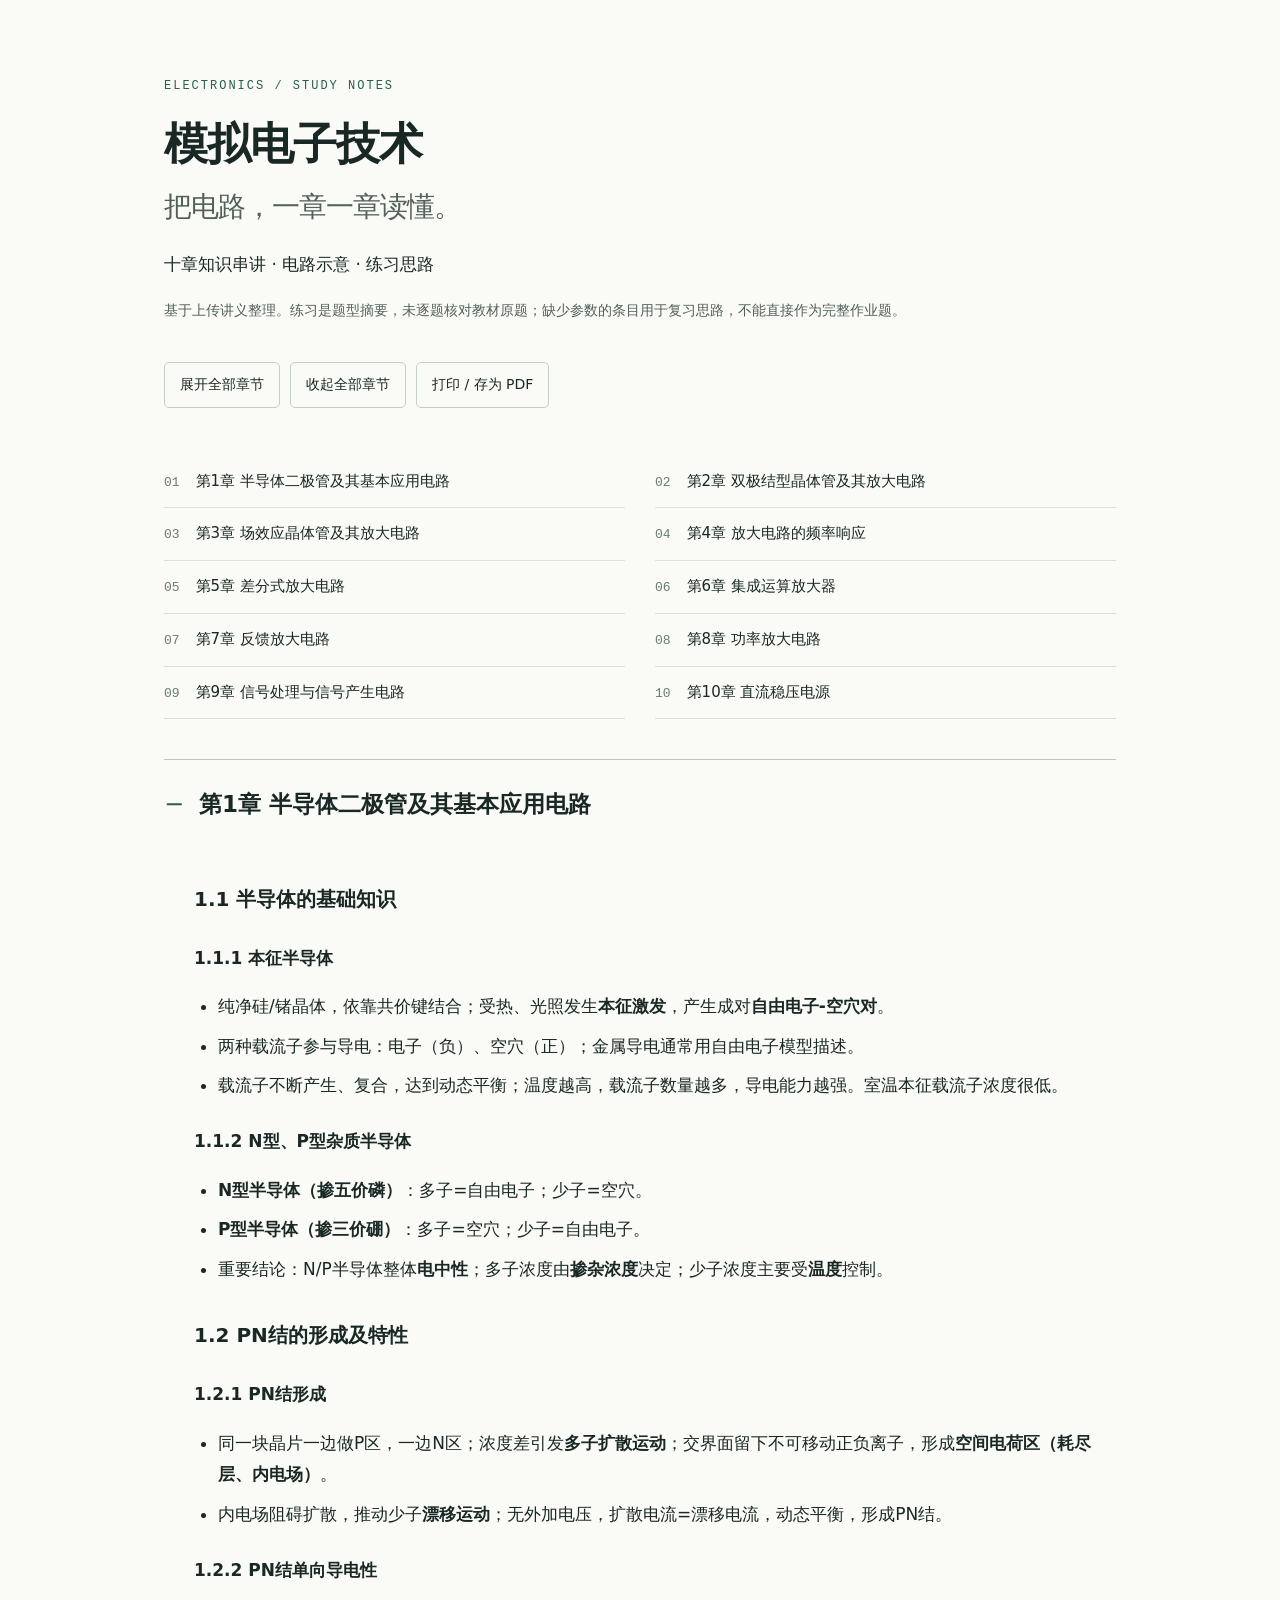
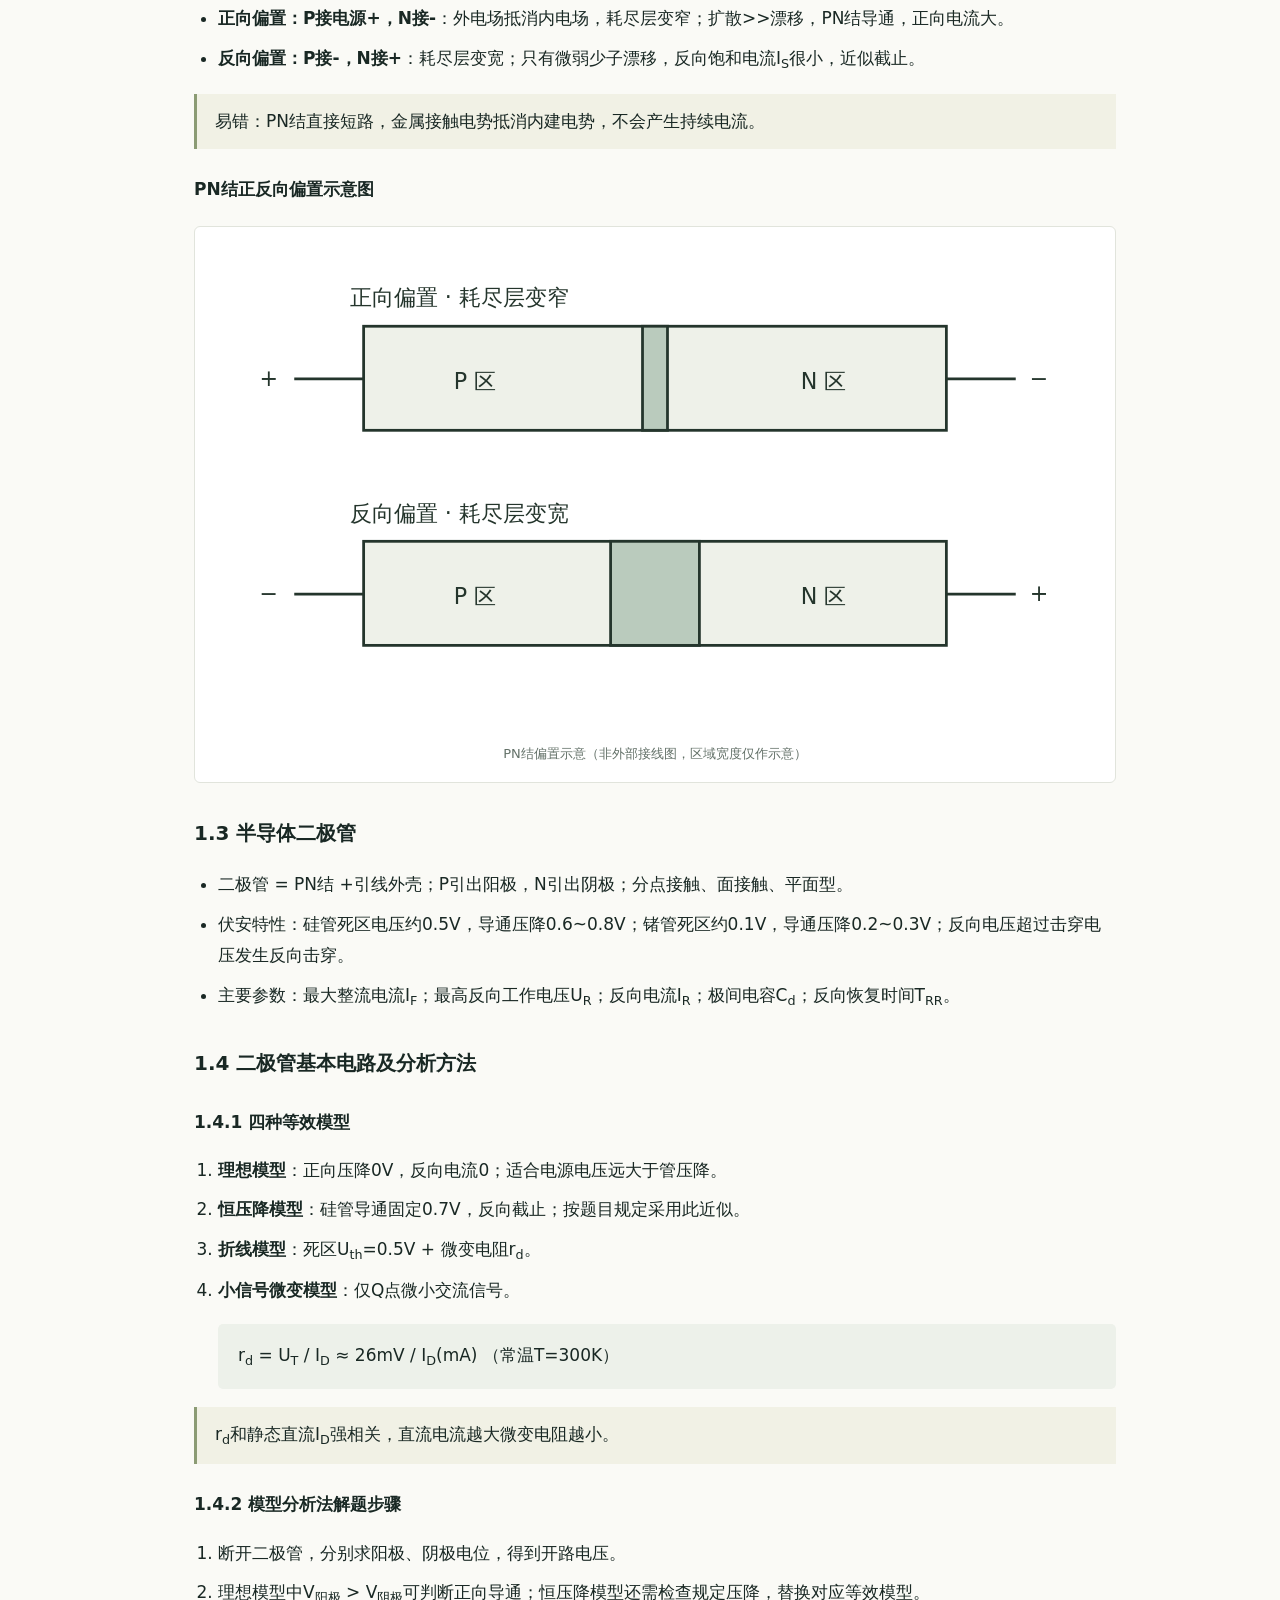
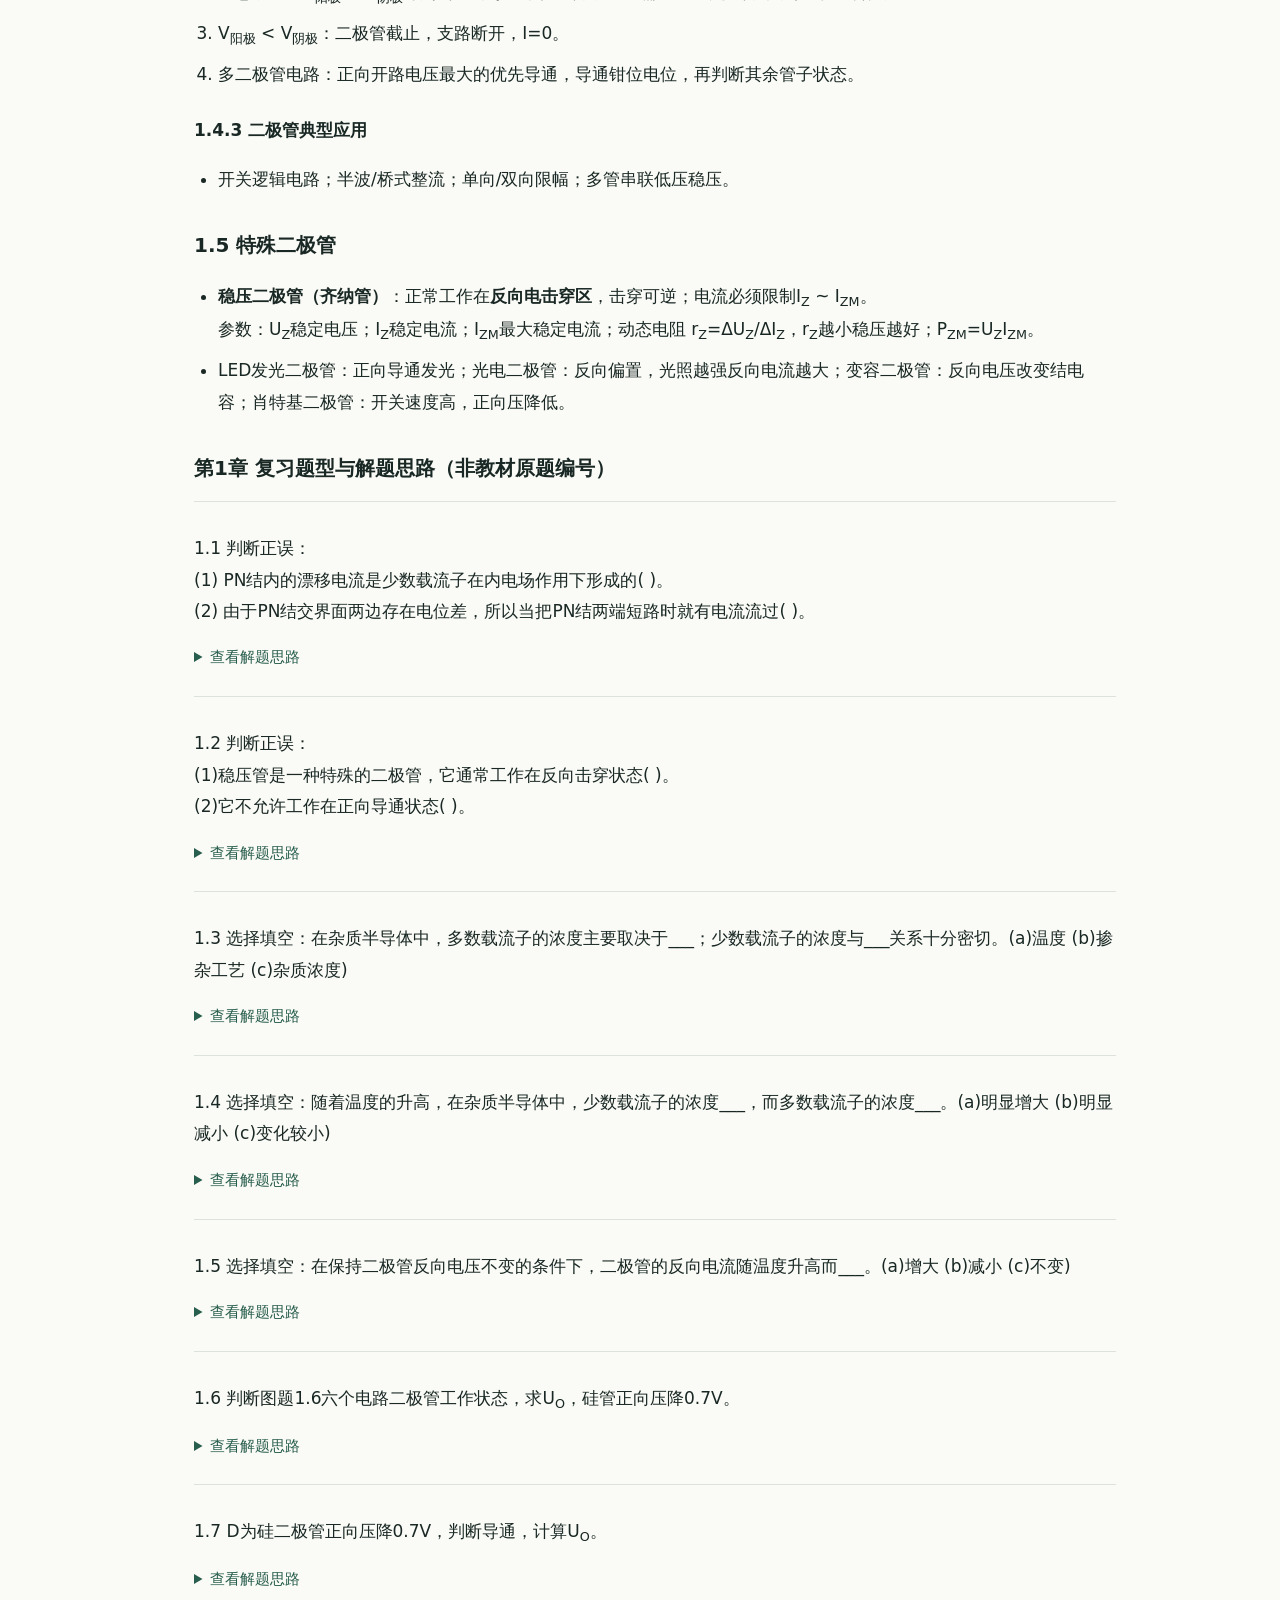
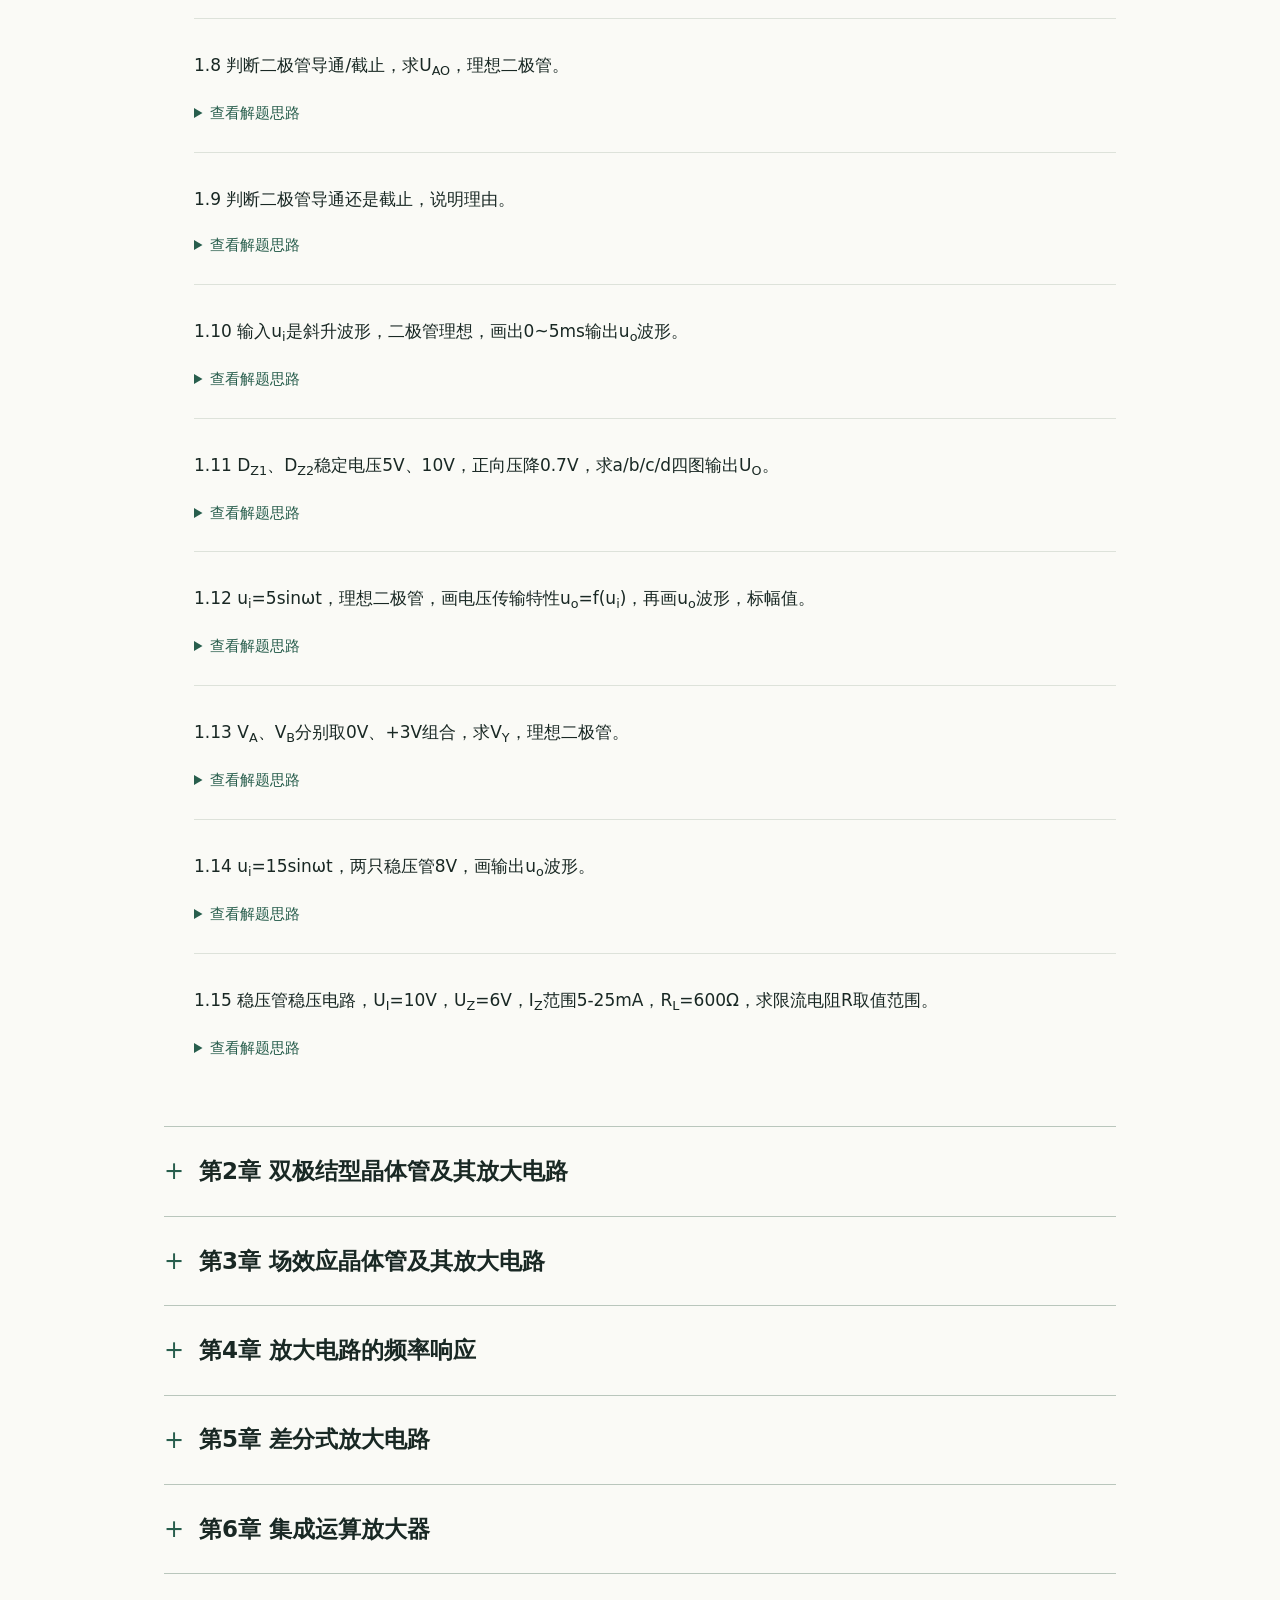
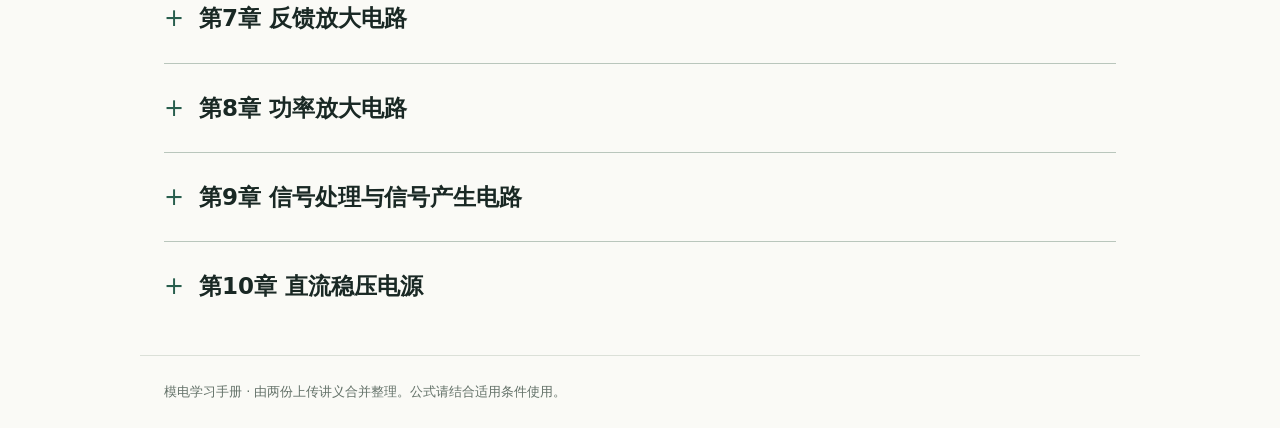
==== index.html @ 7857e58f "合并模电十章讲义，修复交互与电路图" ====
<!DOCTYPE html>
<html lang="zh-CN">
<head>
<meta charset="UTF-8">
<meta name="viewport" content="width=device-width, initial-scale=1.0">
<title>模电学习手册 · 十章知识串讲</title>

<style>
:root{color-scheme:light;--ink:#192824;--accent:#285e4d;--paper:#fafaf6}*{box-sizing:border-box}body{margin:0;background:var(--paper);color:var(--ink);font:17px/1.85 system-ui,-apple-system,"Microsoft YaHei",sans-serif}header,main,nav,#toolbar,footer{max-width:1000px;margin:auto;padding:24px}header{padding-top:65px}.eyebrow{font:12px/1.5 monospace;letter-spacing:2px;color:var(--accent)}h1{font-size:44px;line-height:1.3;letter-spacing:-1px;margin:20px 0}h1 span{font-size:28px;font-weight:400;color:#53615b}.notice{font-size:14px;color:#52615b;max-width:760px}#toolbar{display:flex;flex-wrap:wrap;gap:10px;padding-top:0}button{font:inherit;font-size:14px;border:1px solid #c5cec7;background:transparent;color:var(--ink);border-radius:5px;padding:9px 15px;cursor:pointer}button:hover{background:#e8eee8}nav{display:grid;grid-template-columns:1fr 1fr;gap:0 30px;padding-bottom:40px}nav a{color:var(--ink);text-decoration:none;border-bottom:1px solid #dbe0d8;padding:12px 0;font-size:15px}nav span{font:13px monospace;color:#6a7c70;margin-right:16px}main{padding-top:0}.chapter{border-top:1px solid #b9c6bc;scroll-margin-top:15px}.chapter>summary{cursor:pointer;padding:22px 0;display:flex;align-items:center;gap:15px}.chapter>summary:before{content:'+';font-size:24px;color:var(--accent)}.chapter[open]>summary:before{content:'−'}.chapter h2{display:inline;font-size:23px;font-weight:600;margin:0}.chapter-body{padding:0 0 40px 30px}h3{font-size:20px;margin:32px 0 14px}h4{font-size:17px;margin:25px 0 10px}ul,ol{padding-left:24px}li{margin:8px 0}.formula{background:#edf1ea;padding:16px 20px;margin:18px 0;border-radius:5px;overflow-wrap:anywhere}.warn-tip{border-left:3px solid #8b9b74;padding:12px 18px;margin:18px 0;background:#f1f1e5}.q-item{border-top:1px solid #dde2da;padding:14px 0}.answer{margin:10px 0}.answer summary{color:var(--accent);cursor:pointer;font-size:15px}.answer>div{padding:12px 16px;background:#edf1ea;margin-top:10px}figure{margin:20px 0;background:#fff;padding:16px;border:1px solid #e1e4dc;border-radius:6px;overflow-x:auto}svg{width:100%;min-width:420px;height:auto;display:block;stroke:#24352c;stroke-width:2;fill:none}svg text{stroke:none;fill:#24352c;font:16px system-ui,sans-serif}svg .node{fill:#24352c;stroke:none}.zone{fill:#eef1e9}.depletion{fill:#bacbbd}figcaption{font-size:13px;color:#637168;text-align:center}footer{font-size:13px;color:#637168;border-top:1px solid #dbe0d8}sub{font-size:.75em}a:focus-visible,summary:focus-visible,button:focus-visible{outline:3px solid #8ba99c;outline-offset:4px}@media(max-width:600px){header,main,nav,#toolbar,footer{padding-left:18px;padding-right:18px}header{padding-top:32px}h1{font-size:34px}h1 span{font-size:22px}nav{grid-template-columns:1fr}.chapter h2{font-size:20px}.chapter-body{padding-left:0}body{font-size:16px}}@media print{header{padding-top:0}nav,#toolbar{display:none}body{font-size:11pt;background:white}.chapter{break-inside:auto}.chapter>summary:before{display:none}.formula,figure{break-inside:avoid}svg{min-width:0}main,header{padding:0}.chapter-body{padding-left:0}h1{font-size:25pt}}
</style></head>
<body>
<header><p class="eyebrow">ELECTRONICS / STUDY NOTES</p><h1>模拟电子技术<br><span>把电路，一章一章读懂。</span></h1><p>十章知识串讲 · 电路示意 · 练习思路</p><p class="notice">基于上传讲义整理。练习是题型摘要，未逐题核对教材原题；缺少参数的条目用于复习思路，不能直接作为完整作业题。</p></header><div id="toolbar"><button id="open-all">展开全部章节</button><button id="close-all">收起全部章节</button><button id="print">打印 / 存为 PDF</button></div><nav aria-label="章节目录" id="toc"><a href="#chapter-1"><span>01</span>第1章 半导体二极管及其基本应用电路</a><a href="#chapter-2"><span>02</span>第2章 双极结型晶体管及其放大电路</a><a href="#chapter-3"><span>03</span>第3章 场效应晶体管及其放大电路</a><a href="#chapter-4"><span>04</span>第4章 放大电路的频率响应</a><a href="#chapter-5"><span>05</span>第5章 差分式放大电路</a><a href="#chapter-6"><span>06</span>第6章 集成运算放大器</a><a href="#chapter-7"><span>07</span>第7章 反馈放大电路</a><a href="#chapter-8"><span>08</span>第8章 功率放大电路</a><a href="#chapter-9"><span>09</span>第9章 信号处理与信号产生电路</a><a href="#chapter-10"><span>10</span>第10章 直流稳压电源</a></nav><main>

<!-- ========== 第1章 ========== -->
<details class="chapter" id="chapter-1" open><summary><h2>第1章 半导体二极管及其基本应用电路</h2></summary><div class="chapter-body">
<h3>1.1 半导体的基础知识</h3>
<h4>1.1.1 本征半导体</h4>
<ul>
<li>纯净硅/锗晶体，依靠共价键结合；受热、光照发生<strong>本征激发</strong>，产生成对<strong>自由电子-空穴对</strong>。</li>
<li>两种载流子参与导电：电子（负）、空穴（正）；金属导电通常用自由电子模型描述。</li>
<li>载流子不断产生、复合，达到动态平衡；温度越高，载流子数量越多，导电能力越强。室温本征载流子浓度很低。</li>
</ul>

<h4>1.1.2 N型、P型杂质半导体</h4>
<ul>
<li><strong>N型半导体（掺五价磷）</strong>：多子=自由电子；少子=空穴。</li>
<li><strong>P型半导体（掺三价硼）</strong>：多子=空穴；少子=自由电子。</li>
<li>重要结论：N/P半导体整体<strong>电中性</strong>；多子浓度由<strong>掺杂浓度</strong>决定；少子浓度主要受<strong>温度</strong>控制。</li>
</ul>

<h3>1.2 PN结的形成及特性</h3>
<h4>1.2.1 PN结形成</h4>
<ul>
<li>同一块晶片一边做P区，一边N区；浓度差引发<strong>多子扩散运动</strong>；交界面留下不可移动正负离子，形成<strong>空间电荷区（耗尽层、内电场）</strong>。</li>
<li>内电场阻碍扩散，推动少子<strong>漂移运动</strong>；无外加电压，扩散电流=漂移电流，动态平衡，形成PN结。</li>
</ul>

<h4>1.2.2 PN结单向导电性</h4>
<ul>
<li><strong>正向偏置：P接电源+，N接-</strong>：外电场抵消内电场，耗尽层变窄；扩散>>漂移，PN结导通，正向电流大。</li>
<li><strong>反向偏置：P接-，N接+</strong>：耗尽层变宽；只有微弱少子漂移，反向饱和电流I<sub>S</sub>很小，近似截止。</li>
</ul>
<div class="warn-tip">易错：PN结直接短路，金属接触电势抵消内建电势，不会产生持续电流。</div>

<h4>PN结正反向偏置示意图</h4>
<figure><svg viewBox="0 0 640 360" xmlns="http://www.w3.org/2000/svg" role="img" aria-label="PN结偏置示意（非外部接线图，区域宽度仅作示意）"><title>PN结偏置示意（非外部接线图，区域宽度仅作示意）</title><text x="100" y="45">正向偏置 · 耗尽层变窄</text><rect class="zone" x="110" y="60" width="420" height="75"/><rect class="depletion" x="311.0" y="60" width="18" height="75"/><text x="175" y="105">P 区</text><text x="425" y="105">N 区</text><path d="M60 98L110 98"/><path d="M530 98L580 98"/><text x="35" y="103">+</text><text x="590" y="103">−</text><text x="100" y="200">反向偏置 · 耗尽层变宽</text><rect class="zone" x="110" y="215" width="420" height="75"/><rect class="depletion" x="288.0" y="215" width="64" height="75"/><text x="175" y="260">P 区</text><text x="425" y="260">N 区</text><path d="M60 253L110 253"/><path d="M530 253L580 253"/><text x="35" y="258">−</text><text x="590" y="258">+</text></svg><figcaption>PN结偏置示意（非外部接线图，区域宽度仅作示意）</figcaption></figure>

<h3>1.3 半导体二极管</h3>
<ul>
<li>二极管 = PN结 +引线外壳；P引出阳极，N引出阴极；分点接触、面接触、平面型。</li>
<li>伏安特性：硅管死区电压约0.5V，导通压降0.6~0.8V；锗管死区约0.1V，导通压降0.2~0.3V；反向电压超过击穿电压发生反向击穿。</li>
<li>主要参数：最大整流电流I<sub>F</sub>；最高反向工作电压U<sub>R</sub>；反向电流I<sub>R</sub>；极间电容C<sub>d</sub>；反向恢复时间T<sub>RR</sub>。</li>
</ul>

<h3>1.4 二极管基本电路及分析方法</h3>
<h4>1.4.1 四种等效模型</h4>
<ol>
<li><strong>理想模型</strong>：正向压降0V，反向电流0；适合电源电压远大于管压降。</li>
<li><strong>恒压降模型</strong>：硅管导通固定0.7V，反向截止；按题目规定采用此近似。</li>
<li><strong>折线模型</strong>：死区U<sub>th</sub>=0.5V + 微变电阻r<sub>d</sub>。</li>
<li><strong>小信号微变模型</strong>：仅Q点微小交流信号。
<div class="formula">r<sub>d</sub> = U<sub>T</sub> / I<sub>D</sub> ≈ 26mV / I<sub>D</sub>(mA) （常温T=300K）</div>
</li>
</ol>
<div class="warn-tip">r<sub>d</sub>和静态直流I<sub>D</sub>强相关，直流电流越大微变电阻越小。</div>

<h4>1.4.2 模型分析法解题步骤</h4>
<ol>
<li>断开二极管，分别求阳极、阴极电位，得到开路电压。</li>
<li>理想模型中V<sub>阳极</sub> &gt; V<sub>阴极</sub>可判断正向导通；恒压降模型还需检查规定压降，替换对应等效模型。</li>
<li>V<sub>阳极</sub> < V<sub>阴极</sub>：二极管截止，支路断开，I=0。</li>
<li>多二极管电路：正向开路电压最大的优先导通，导通钳位电位，再判断其余管子状态。</li>
</ol>

<h4>1.4.3 二极管典型应用</h4>
<ul>
<li>开关逻辑电路；半波/桥式整流；单向/双向限幅；多管串联低压稳压。</li>
</ul>

<h3>1.5 特殊二极管</h3>
<ul>
<li><strong>稳压二极管（齐纳管）</strong>：正常工作在<strong>反向电击穿区</strong>，击穿可逆；电流必须限制I<sub>Z</sub> ~ I<sub>ZM</sub>。
<br>参数：U<sub>Z</sub>稳定电压；I<sub>Z</sub>稳定电流；I<sub>ZM</sub>最大稳定电流；动态电阻 r<sub>Z</sub>=ΔU<sub>Z</sub>/ΔI<sub>Z</sub>，r<sub>Z</sub>越小稳压越好；P<sub>ZM</sub>=U<sub>Z</sub>I<sub>ZM</sub>。</li>
<li>LED发光二极管：正向导通发光；光电二极管：反向偏置，光照越强反向电流越大；变容二极管：反向电压改变结电容；肖特基二极管：开关速度高，正向压降低。</li>
</ul>

<h3>第1章 复习题型与解题思路（非教材原题编号）</h3>
<div class="q-item">
<p>1.1 判断正误：<br>(1) PN结内的漂移电流是少数载流子在内电场作用下形成的( )。<br>(2) 由于PN结交界面两边存在电位差，所以当把PN结两端短路时就有电流流过( )。</p>
<details class="answer"><summary>查看解题思路</summary><div>答案：(1)√；(2)×<br>解析：金属引线接触电势抵消PN结内建电势，短路无净持续电流。</div></details>
</div>

<div class="q-item">
<p>1.2 判断正误：<br>(1)稳压管是一种特殊的二极管，它通常工作在反向击穿状态( )。<br>(2)它不允许工作在正向导通状态( )。</p>
<details class="answer"><summary>查看解题思路</summary><div>答案：(1)√；(2)×<br>解析：稳压管正向特性和普通二极管一样，只是不用来稳压。</div></details>
</div>

<div class="q-item">
<p>1.3 选择填空：在杂质半导体中，多数载流子的浓度主要取决于___；少数载流子的浓度与___关系十分密切。(a)温度 (b)掺杂工艺 (c)杂质浓度)</p>
<details class="answer"><summary>查看解题思路</summary><div>答案：c；a<br>解析：多子看掺杂多少；少子由本征激发，受温度控制。</div></details>
</div>

<div class="q-item">
<p>1.4 选择填空：随着温度的升高，在杂质半导体中，少数载流子的浓度___，而多数载流子的浓度___。(a)明显增大 (b)明显减小 (c)变化较小)</p>
<details class="answer"><summary>查看解题思路</summary><div>答案：a；c</div></details>
</div>

<div class="q-item">
<p>1.5 选择填空：在保持二极管反向电压不变的条件下，二极管的反向电流随温度升高而___。(a)增大 (b)减小 (c)不变)</p>
<details class="answer"><summary>查看解题思路</summary><div>答案：a</div></details>
</div>

<div class="q-item">
<p>1.6 判断图题1.6六个电路二极管工作状态，求U<sub>O</sub>，硅管正向压降0.7V。</p>
<details class="answer"><summary>查看解题思路</summary><div>断开二极管，分别求阳极阴极电位；电位差>0.7V导通代入0.7V；否则截止输出由外电路；多管注意优先导通钳位效应。</div></details>
</div>

<div class="q-item">
<p>1.7 D为硅二极管正向压降0.7V，判断导通，计算U<sub>O</sub>。</p>
<details class="answer"><summary>查看解题思路</summary><div>断开二极管，比较两端开路电位差；电位差大于0.7V导通，替换恒压降模型列KVL求解输出。</div></details>
</div>

<div class="q-item">
<p>1.8 判断二极管导通/截止，求U<sub>AO</sub>，理想二极管。</p>
<details class="answer"><summary>查看解题思路</summary><div>理想模型导通压降0；断开管子求两端电位；阳极高于阴极导通，否则截止。</div></details>
</div>

<div class="q-item">
<p>1.9 判断二极管导通还是截止，说明理由。</p>
<details class="answer"><summary>查看解题思路</summary><div>将二极管两端节点分别计算静态电位，比较阳极-阴极电位差，分析偏置。</div></details>
</div>

<div class="q-item">
<p>1.10 输入u<sub>i</sub>是斜升波形，二极管理想，画出0~5ms输出u<sub>o</sub>波形。</p>
<details class="answer"><summary>查看解题思路</summary><div>比较二极管两端电位；高于阈值导通钳位；低于阈值截止跟随输入，分段画波形。</div></details>
</div>

<div class="q-item">
<p>1.11 D<sub>Z1</sub>、D<sub>Z2</sub>稳定电压5V、10V，正向压降0.7V，求a/b/c/d四图输出U<sub>O</sub>。</p>
<details class="answer"><summary>查看解题思路</summary><div>反向串联稳压值相加；一正一反：U=U<sub>Z</sub>+0.7V；并联取电压小者；注意区分稳压管正向/反向接法。</div></details>
</div>

<div class="q-item">
<p>1.12 u<sub>i</sub>=5sinωt，理想二极管，画电压传输特性u<sub>o</sub>=f(u<sub>i</sub>)，再画u<sub>o</sub>波形，标幅值。</p>
<details class="answer"><summary>查看解题思路</summary><div>找到二极管导通转折点电压；分区间写u<sub>o</sub>表达式；根据区间画传输特性与输出波形。</div></details>
</div>

<div class="q-item">
<p>1.13 V<sub>A</sub>、V<sub>B</sub>分别取0V、+3V组合，求V<sub>Y</sub>，理想二极管。</p>
<details class="answer"><summary>查看解题思路</summary><div>二极管或门电路；电位低的输入端对应二极管优先导通，钳位输出电位。</div></details>
</div>

<div class="q-item">
<p>1.14 u<sub>i</sub>=15sinωt，两只稳压管8V，画输出u<sub>o</sub>波形。</p>
<details class="answer"><summary>查看解题思路</summary><div>双向限幅；正半周一只稳压管反向击穿，另一只正向导通；负半周反过来；限幅电平=8+0.7=8.7V。</div></details>
</div>

<div class="q-item">
<p>1.15 稳压管稳压电路，U<sub>I</sub>=10V，U<sub>Z</sub>=6V，I<sub>Z</sub>范围5-25mA，R<sub>L</sub>=600Ω，求限流电阻R取值范围。</p>
<details class="answer"><summary>查看解题思路</summary><div>I<sub>L</sub>=U<sub>Z</sub>/R<sub>L</sub>；I<sub>R</sub>=(U<sub>I</sub>-U<sub>Z</sub>)/R；I<sub>Z</sub>=I<sub>R</sub>-I<sub>L</sub>；满足 5mA ≤ I<sub>Z</sub> ≤25mA，解出R最大、最小边界。</div></details>
</div>
</div></details>

<!-- ========== 第2章 ========== -->
<details class="chapter" id="chapter-2"><summary><h2>第2章 双极结型晶体管及其放大电路</h2></summary><div class="chapter-body">
<h3>2.1 BJT双极结型晶体管</h3>
<ul>
<li>类型NPN、PNP；三个区域：发射区、基区、集电区；两个PN结：发射结、集电结；电极e发射极，b基极，c集电极。</li>
<li>关键结构特点：<strong>基区很薄，掺杂浓度很低；发射区掺杂浓度高；集电区面积大；发射区-集电区不对称，不能互换使用。</strong></li>
</ul>

<h4>BJT三种工作状态（NPN硅管）</h4>
<ol>
<li><strong>放大状态：发射结正偏，集电结反偏；电位V<sub>C</sub> > V<sub>B</sub> > V<sub>E</sub></strong>
<div class="formula">I<sub>E</sub> = I<sub>B</sub> + I<sub>C</sub>； I<sub>C</sub> ≈ β I<sub>B</sub>； I<sub>E</sub> ≈ (1+β) I<sub>B</sub></div>
本质：小基极电流I<sub>B</sub>控制大集电极电流I<sub>C</sub>。</li>
<li><strong>饱和状态：发射结正偏，集电结正偏；V<sub>B</sub> > V<sub>C</sub></strong>；I<sub>C</sub>不再随I<sub>B</sub>成β倍增大；硅管饱和压降U<sub>CES</sub>≈0.3V。</li>
<li><strong>截止状态：发射结未充分正向导通，集电结通常反偏；I<sub>B</sub>≈0，I<sub>C</sub>≈0。</strong></li>
</ol>
<div class="warn-tip">PNP管全部电压极性反转；放大状态电位V<sub>E</sub> > V<sub>B</sub> > V<sub>C</sub>，U<sub>EB</sub>>0。</div>

<h4>BJT主要参数</h4>
<ul>
<li>直流β̄，交流β；α=β/(1+β)；I<sub>CBO</sub>集电结反向饱和电流；穿透电流 I<sub>CEO</sub>=(1+β)I<sub>CBO</sub>。</li>
<li>极限参数：I<sub>CM</sub>最大集电极电流；P<sub>CM</sub>为最大允许耗散功率；静态管耗P<sub>C</sub>≈I<sub>C</sub>U<sub>CE</sub>；反向击穿电压关系 U<sub>(BR)CBO</sub> > U<sub>(BR)CES</sub> > U<sub>(BR)CER</sub> > U<sub>(BR)CEO</sub>。</li>
</ul>

<h4>阻容耦合共射放大电路示意图</h4>
<figure><svg viewBox="0 0 640 365" xmlns="http://www.w3.org/2000/svg" role="img" aria-label="固定偏置阻容耦合共射电路 · NPN"><title>固定偏置阻容耦合共射电路 · NPN</title><path d="M160 45L355 45"/><path d="M160 45L160 110.5"/><rect x="151" y="110.5" width="18" height="44"/><path d="M160 154.5L160 220"/><text x="178" y="137.5">RB</text><path d="M355 45L355 75.5"/><rect x="346" y="75.5" width="18" height="44"/><path d="M355 119.5L355 150"/><text x="373" y="102.5">RC</text><path d="M160 220L285 220"/><path d="M285 190L285 250"/><path d="M285 207L355 165"/><path d="M355 150L355 165"/><path d="M285 233L355 278"/><path d="M355 278L355 320"/><path d="M355 320L355 329"/><path d="M341 329L369 329"/><path d="M346 335L364 335"/><path d="M351 341L359 341"/><text x="365" y="40">+VCC</text><text x="268" y="184">B</text><text x="330" y="183">C</text><text x="330" y="295">E</text><path class="node" d="M340 268L327 266L333 257Z"/><path d="M45 220L97.5 220"/><path d="M97.5 205L97.5 235"/><path d="M107.5 205L107.5 235"/><path d="M107.5 220L160 220"/><text x="92.5" y="196">C1</text><text x="38" y="255">ui</text><path d="M355 150L437.5 150"/><path d="M437.5 135L437.5 165"/><path d="M447.5 135L447.5 165"/><path d="M447.5 150L530 150"/><text x="432.5" y="126">C2</text><path d="M530 150L530 213.0"/><rect x="521" y="213.0" width="18" height="44"/><path d="M530 257.0L530 320"/><text x="548" y="240.0">RL</text><path d="M355 320L530 320"/><text x="550" y="148">uo</text><circle cx="160" cy="220" r="3" class="node"/><circle cx="355" cy="150" r="3" class="node"/><circle cx="355" cy="320" r="3" class="node"/></svg><figcaption>固定偏置阻容耦合共射电路 · NPN</figcaption></figure>

<h3>2.2-2.3 共射放大电路；图解法、小信号模型分析法</h3>
<h4>静态工作点Q（直流通路：耦合电容全部开路）</h4>
<div class="formula">
I<sub>BQ</sub> = (V<sub>CC</sub> − U<sub>BEQ</sub>) / R<sub>b</sub>
<br>I<sub>CQ</sub> ≈ β I<sub>BQ</sub>
<br>U<sub>CEQ</sub> = V<sub>CC</sub> − I<sub>CQ</sub> R<sub>c</sub>
</div>
<ul>
<li>Q点过低I<sub>BQ</sub>太小：<strong>截止失真，输出电压顶部被削平。</strong></li>
<li>Q点过高I<sub>BQ</sub>太大：<strong>饱和失真，输出电压底部被削平。</strong></li>
<li>输入幅度增大时先触及余量较小的一侧，继续增大可能出现双向削顶。</li>
</ul>

<h4>小信号模型动态分析（中频：电容近似短路，理想直流电源交流接地）</h4>
<div class="formula">
r<sub>be</sub> ≈ 200Ω + (1+β) · 26mV / I<sub>EQ</sub>(mA)
<br>适用于发射极交流接地、忽略r<sub>ce</sub>的共射电路：<br>A<sub>u</sub> = u<sub>o</sub>/u<sub>i</sub> = − β(R<sub>c</sub>//R<sub>L</sub>) / r<sub>be</sub>
<br>R<sub>i</sub> = R<sub>b</sub> // r<sub>be</sub>
<br>R<sub>o</sub> ≈ R<sub>c</sub>
</div>
<div class="warn-tip">A<sub>u</sub>负号代表共射电路输出输入相位反相180°；小信号模型<strong>只计算交流变化分量，不能用来求静态直流Q点。</strong></div>

<h3>2.4 分压式射极偏置电路（稳定静态工作点）</h3><p>以下分压近似需满足 R<sub>b1</sub>∥R<sub>b2</sub> ≪ (β+1)R<sub>e</sub>。不满足时，先作戴维南等效：V<sub>BB</sub>=V<sub>CC</sub>R<sub>b2</sub>/(R<sub>b1</sub>+R<sub>b2</sub>)，R<sub>B</sub>=R<sub>b1</sub>∥R<sub>b2</sub>；假设放大区，I<sub>BQ</sub>=(V<sub>BB</sub>−U<sub>BEQ</sub>)/[R<sub>B</sub>+(β+1)R<sub>e</sub>]，算完检查工作区。</p>
<ul>
<li>满足I<sub>1</sub> ≫ I<sub>BQ</sub>，基极电位近似由电阻分压得到，V<sub>BQ</sub>基本不受温度影响。</li>
<li>发射极电阻R<sub>e</sub>引入<strong>直流负反馈</strong>抑制I<sub>CQ</sub>随温度升高；并联旁路电容C<sub>e</sub>消除R<sub>e</sub>对交流信号衰减。</li>
</ul>
<div class="formula">
V<sub>BQ</sub> ≈ R<sub>b2</sub>/(R<sub>b1</sub>+R<sub>b2</sub>) · V<sub>CC</sub>
<br>I<sub>EQ</sub> = (V<sub>BQ</sub> − U<sub>BEQ</sub>) / R<sub>e</sub>
<br>U<sub>CEQ</sub> ≈ V<sub>CC</sub> − I<sub>EQ</sub>(R<sub>c</sub>+R<sub>e</sub>)
</div>

<h3>2.5 共集电极放大电路（射极跟随器）</h3>
<ul>
<li>电压放大倍数A<sub>u</sub>≈+1，小于1；<strong>输入电阻很高，输出电阻很低；电压跟随，电流放大。</strong></li>
<li>典型用途：输入缓冲隔离、输出级驱动低阻负载。</li>
</ul>

<h3>2.6 共基极放大电路</h3>
<ul>
<li>电压增益高，输出输入<strong>相位同相</strong>；输入电阻很小，输出电阻大；高频特性优异。</li>
</ul>

<h3>2.7 多级放大电路</h3>
<ul>
<li>耦合方式：
<br>①阻容耦合：隔直，各级静态Q相互独立，不能放大直流和缓慢变化信号；
<br>②直接耦合：可以放大直流信号，存在零点漂移问题。</li>
<li>总电压增益：A<sub>u</sub> = A<sub>u1</sub>·A<sub>u2</sub>·A<sub>u3</sub>…；总输入电阻等于第一级输入电阻；总输出电阻等于最后一级输出电阻。</li>
</ul>

<h3>第2章复习题型与解题思路（非教材原题编号）</h3>
<div class="q-item">
<p>2.1 根据BJT三个电极电位，判断NPN/PNP，判断工作状态：放大、饱和、截止。</p>
<details class="answer"><summary>查看解题思路</summary><div>NPN放大条件：U<sub>BE</sub>>开启电压，V<sub>C</sub>>V<sub>B</sub>>V<sub>E</sub>；饱和V<sub>B</sub>>V<sub>C</sub>；截止U<sub>BE</sub>小于死区。PNP电位全部反过来。</div></details>
</div>

<div class="q-item">
<p>2.2 已知BJTβ、I<sub>CBO</sub>，求I<sub>CEO</sub>，I<sub>B</sub>，I<sub>C</sub>，I<sub>E</sub>。</p>
<details class="answer"><summary>查看解题思路</summary><div>I<sub>CEO</sub>=(1+β)I<sub>CBO</sub>；I<sub>C</sub>=βI<sub>B</sub>+I<sub>CEO</sub>；I<sub>E</sub>=I<sub>B</sub>+I<sub>C</sub>。</div></details>
</div>

<div class="q-item">
<p>2.3 固定偏置共射电路，给定V<sub>CC</sub>，R<sub>b</sub>，R<sub>c</sub>，β；求静态I<sub>BQ</sub>，I<sub>CQ</sub>，U<sub>CEQ</sub>，判断管子是否工作在放大区。</p>
<details class="answer"><summary>查看解题思路</summary><div>直流通路电容开路；先算I<sub>BQ</sub>，再I<sub>CQ</sub>；计算U<sub>CEQ</sub>；U<sub>CEQ</sub>>U<sub>BEQ</sub>则放大；若U<sub>CEQ</sub>接近0.3V进入饱和。</div></details>
</div>

<div class="q-item">
<p>2.4 图解法，给出输出特性曲线，R<sub>c</sub>、V<sub>CC</sub>画直流负载线，读出Q点参数。</p>
<details class="answer"><summary>查看解题思路</summary><div>直流负载线两点：(V<sub>CC</sub>,0)，(0,V<sub>CC</sub>/R<sub>c</sub>)；负载线和I<sub>B</sub>对应输出特性交点即Q点，读出I<sub>CQ</sub>、U<sub>CEQ</sub>。</div></details>
</div>

<div class="q-item">
<p>2.5 共射放大电路，参数已知，求r<sub>be</sub>，A<sub>u</sub>，R<sub>i</sub>，R<sub>o</sub>；负载R<sub>L</sub>开路A<sub>u</sub>如何变化。</p>
<details class="answer"><summary>查看解题思路</summary><div>先求静态I<sub>EQ</sub>；计算r<sub>be</sub>；带负载用R<sub>c</sub>//R<sub>L</sub>；R<sub>L</sub>开路后，增益分子中的并联负载变为R<sub>c</sub>，电压增益绝对值变大。</div></details>
</div>

<div class="q-item">
<p>2.6 固定偏置共射，说明R<sub>b</sub>增大、R<sub>c</sub>增大、V<sub>CC</sub>增大分别如何影响静态Q点，会产生什么失真。</p>
<details class="answer"><summary>查看解题思路</summary><div>R<sub>b</sub>↑ →I<sub>BQ</sub>↓，Q下移，容易截止失真；R<sub>c</sub>↑ →U<sub>CEQ</sub>下降，容易饱和失真；V<sub>CC</sub>改变时需重算I<sub>BQ</sub>、I<sub>CQ</sub>及U<sub>CEQ</sub>，不能一概判断动态范围增大。</div></details>
</div>

<div class="q-item">
<p>2.7 分压式射极偏置电路，带C<sub>e</sub>；给定V<sub>CC</sub>，R<sub>b1</sub>、R<sub>b2</sub>，R<sub>c</sub>，R<sub>e</sub>，β，R<sub>L</sub>；求静态Q点；求A<sub>u</sub>、R<sub>i</sub>、R<sub>o</sub>。</p>
<details class="answer"><summary>查看解题思路</summary><div>第一步分压算V<sub>BQ</sub>；第二步I<sub>EQ</sub>=(V<sub>BQ</sub>-U<sub>BEQ</sub>)/R<sub>e</sub>；算U<sub>CEQ</sub>；再求r<sub>be</sub>；C<sub>e</sub>存在R<sub>e</sub>交流接地，代入增益输入输出电阻公式。</div></details>
</div>

<div class="q-item">
<p>2.8 射极跟随器（共集），已知电路参数，求静态Q；求A<sub>u</sub>、R<sub>i</sub>、R<sub>o</sub>。</p>
<details class="answer"><summary>查看解题思路</summary><div>直流通路求I<sub>BQ</sub>、I<sub>EQ</sub>；r<sub>be</sub>；共集A<sub>u</sub>≈(1+β)R'<sub>L</sub>/(r<sub>be</sub>+(1+β)R'<sub>L</sub>)；输入电阻大，输出电阻很小。</div></details>
</div>

<div class="q-item">
<p>2.9 共基放大电路参数给定，求静态Q点，A<sub>u</sub>，R<sub>i</sub>，R<sub>o</sub>。</p>
<details class="answer"><summary>查看解题思路</summary><div>静态计算和分压偏置一致；共基电压增益为正，同相；输入电阻很小R<sub>i</sub>≈r<sub>be</sub>/(1+β)；输出电阻≈R<sub>c</sub>。</div></details>
</div>

<div class="q-item">
<p>2.10 两级阻容耦合放大电路，每级参数已知，求总A<sub>u</sub>，总输入电阻R<sub>i</sub>，总输出电阻R<sub>o</sub>。</p>
<details class="answer"><summary>查看解题思路</summary><div>后级输入电阻作为前级负载；A<sub>u</sub>=A<sub>u1</sub>×A<sub>u2</sub>；总输入电阻=第一级R<sub>i1</sub>；总输出电阻=第二级R<sub>o2</sub>。</div></details>
</div>
</div></details>

<!-- ========== 第3章 ========== -->
<details class="chapter" id="chapter-3"><summary><h2>第3章 场效应晶体管及其放大电路</h2></summary><div class="chapter-body">
<h3>3.1 结型场效应管JFET</h3>
<ul>
<li>JFET分为N沟道、P沟道；依靠<strong>电场改变导电沟道宽度</strong>控制漏极电流I<sub>D</sub>；属于<strong>电压控制型器件，输入几乎不取电流，输入电阻极高。</strong></li>
<li>N沟道JFET：V<sub>GS</sub>≤0（通常栅源反偏）；V<sub>DS</sub>>0。</li>
<li>转移特性：I<sub>D</sub>=I<sub>DSS</sub>(1-V<sub>GS</sub>/V<sub>P</sub>)<sup>2</sup>；I<sub>DSS</sub>饱和漏极电流；V<sub>P</sub>夹断电压。</li>
<li>三个工作区：恒流区（放大区）、可变电阻区、夹断区。放大必须工作在恒流区。</li>
</ul>

<h3>3.2 MOS场效应管</h3>
<ul>
<li>四类MOS管：N沟道增强型、N沟道耗尽型；P沟道增强型、P沟道耗尽型。</li>
<li><strong>N沟道增强型：V<sub>GS</sub>必须大于开启电压V<sub>GS(th)</sub>才有导电沟道；耗尽型原始就存在沟道。</strong></li>
<li>沟道长度调制效应：V<sub>DS</sub>增大，有效沟道变短，I<sub>D</sub>轻微上升。</li>
<li>MOS管输入电阻极高；主要参数V<sub>GS(th)</sub>开启电压；V<sub>GS(off)</sub>夹断电压；I<sub>DSS</sub>；P<sub>DM</sub>最大耗散功率。</li>
</ul>
<div class="warn-tip">场效应管：电压控制电流源；BJT是电流控制电流源；FET输入电阻远高于BJT。</div>

<h3>3.3 场效应管放大电路</h3>
<ul>
<li>组态：共源（对应BJT共射，反相放大）；共漏（源极跟随器，对应共集，电压跟随）；共栅（对应共基，同相放大）。</li>
<li>直流偏置方式：自给偏压电路（只适合耗尽型JFET/MOS）；分压式自偏置电路（增强/耗尽MOS通用）。</li>
</ul>
<div class="formula">
场效应管小信号参数：g<sub>m</sub> = ∂i<sub>D</sub>/∂u<sub>GS</sub>（跨导，单位mS）
<br>共源电压增益 A<sub>u</sub> = −g<sub>m</sub>(R<sub>d</sub>//R<sub>L</sub>)
<br>输入电阻R<sub>i</sub>很大；输出电阻R<sub>o</sub>≈R<sub>d</sub>
</div>

<h3>第3章复习题型与解题思路（非教材原题编号）</h3>
<div class="q-item">
<p>3.1 判断JFET、MOS管类型；根据V<sub>GS</sub>、V<sub>DS</sub>判断管子工作区域：恒流区、可变电阻区、夹断区。</p>
<details class="answer"><summary>查看解题思路</summary><div>N沟道增强MOS：V<sub>GS</sub>>V<sub>GS(th)</sub>，同时V<sub>DS</sub>≥V<sub>GS</sub>-V<sub>GS(th)</sub>，进入恒流放大区。</div></details>
</div>
<div class="q-item">
<p>3.2 N沟道JFET，已知I<sub>DSS</sub>、V<sub>P</sub>；给定V<sub>GS</sub>求I<sub>D</sub>。</p>
<details class="answer"><summary>查看解题思路</summary><div>代入转移特性公式 I<sub>D</sub>=I<sub>DSS</sub>(1-V<sub>GS</sub>/V<sub>P</sub>)²，注意V<sub>P</sub>是负数。</div></details>
</div>
<div class="q-item">
<p>3.3 自给偏压共源放大电路，求静态V<sub>GSQ</sub>，I<sub>DQ</sub>，V<sub>DSQ</sub>；再求g<sub>m</sub>，A<sub>u</sub>，R<sub>i</sub>，R<sub>o</sub>。</p>
<details class="answer"><summary>查看解题思路</summary><div>V<sub>GSQ</sub>=0-I<sub>DQ</sub>·R<sub>s</sub>，联立转移特性方程求解静态；g<sub>m</sub>求跨导，再代入共源增益公式。</div></details>
</div>
<div class="q-item">
<p>3.4 分压式偏置共源MOS放大电路，求静态Q点；求动态A<sub>u</sub>、R<sub>i</sub>、R<sub>o</sub>。</p>
<details class="answer"><summary>查看解题思路</summary><div>先算栅极分压V<sub>G</sub>；V<sub>GSQ</sub>=V<sub>G</sub>-I<sub>DQ</sub>R<sub>s</sub>，联立MOS转移特性求解静态；跨导g<sub>m</sub>后算动态指标。</div></details>
</div>
<div class="q-item">
<p>3.5 共漏（源极跟随器）电路参数已知，求静态Q；求A<sub>u</sub>、R<sub>i</sub>、R<sub>o</sub>。</p>
<details class="answer"><summary>查看解题思路</summary><div>共漏A<sub>u</sub>≈g<sub>m</sub>R'<sub>L</sub>/(1+g<sub>m</sub>R'<sub>L</sub>)，电压跟随小于1；R<sub>i</sub>极高，输出电阻R<sub>o</sub>≈1/g<sub>m</sub>。</div></details>
</div>
</div></details>

<!-- ========== 第4章 放大电路的频率响应 ========== -->
<details class="chapter" id="chapter-4"><summary><h2>第4章 放大电路的频率响应</h2></summary><div class="chapter-body">
<h3>4.1 RC单时间常数电路频率响应</h3>
<ul>
<li><strong>RC高通电路：对应放大电路低频段，耦合、旁路电容起作用；频率越低增益越小，相位超前。下限截止频率 f<sub>L</sub>=1/(2πRC)。</strong></li>
<li><strong>RC低通电路：对应放大电路高频段，PN结极间电容起作用；频率越高增益越小，相位滞后；上限截止频率 f<sub>H</sub>=1/(2πRC)。</strong></li>
<li>截止频率定义：增益下降到中频增益0.707倍（-3dB）的频率点。</li>
</ul>

<h3>4.2 BJT高频混合π模型</h3>
<ul>
<li>混合π模型引入结电容C<sub>b'e</sub>、C<sub>b'c</sub>；密勒效应：C<sub>b'c</sub>等效到输入端电容被放大，造成高频特性变差。</li>
<li>特征频率f<sub>T</sub>：β下降为1时的信号频率，表征BJT高频能力。</li>
</ul>

<h3>4.3 单级共射放大电路频率响应</h3>
<ul>
<li>中频区：耦合电容、旁路电容视为短路；极间电容视为开路；增益A<sub>um</sub>恒定。</li>
<li>低频区：耦合/旁路电容容抗增大，增益下降，产生附加相移。</li>
<li>高频区：晶体管极间电容起作用，密勒效应使增益随频率升高下降。</li>
<li>通频带BW = f<sub>H</sub> − f<sub>L</sub>，一般f<sub>H</sub>≫f<sub>L</sub>，BW≈f<sub>H</sub>。</li>
<li>增益带宽积：|A<sub>um</sub>·BW|≈常数；电压增益做的越大，带宽越窄。</li>
<li>多级放大电路：只有各级截止频率相差很大时，才可用最大的f<sub>Li</sub>和最小的f<sub>Hi</sub>近似；一般应由总幅频特性求-3 dB点；多级之后带宽变窄。</li>
</ul>
<div class="warn-tip">阻容耦合放大电路f<sub>L</sub>不能等于0，不能放大直流；直接耦合放大电路f<sub>L</sub>=0，通带从0Hz开始。</div>

<h3>第4章复习题型与解题思路（非教材原题编号）</h3>
<div class="q-item">
<p>4.1 RC高通电路，R、C已知求下限截止频率f<sub>L</sub>，写出电压放大倍数表达式，画波特图幅频特性。</p>
<details class="answer"><summary>查看解题思路</summary><div>f<sub>L</sub>=1/(2πRC)；波特图：f≫f<sub>L</sub>增益0dB；f&lt;f<sub>L</sub>，斜率+20dB/十倍频。</div></details>
</div>
<div class="q-item">
<p>4.2 RC低通电路R、C已知，求上限截止频率f<sub>H</sub>，写增益表达式，画幅频波特图。</p>
<details class="answer"><summary>查看解题思路</summary><div>f<sub>H</sub>=1/(2πRC)；f≪f<sub>H</sub>增益0dB；f>f<sub>H</sub>斜率-20dB/十倍频。</div></details>
</div>
<div class="q-item">
<p>4.3 单管共射放大电路给出参数，估算f<sub>L</sub>、f<sub>H</sub>、通频带BW。</p>
<details class="answer"><summary>查看解题思路</summary><div>低频由耦合电容、旁路电容分别算出多个f<sub>L</sub>，取最大为本级f<sub>L</sub>；高频受密勒电容决定f<sub>H</sub>；BW=f<sub>H</sub>-f<sub>L</sub>。</div></details>
</div>
<div class="q-item">
<p>4.4 两级放大，已知每级f<sub>L1</sub>，f<sub>L2</sub>；f<sub>H1</sub>，f<sub>H2</sub>；求总f<sub>L</sub>，总f<sub>H</sub>，总带宽。</p>
<details class="answer"><summary>查看解题思路</summary><div>多级：f<sub>L(max)</sub>为总下限；f<sub>H(min)</sub>为总上限；BW = f<sub>H</sub>-f<sub>L</sub>，多级带宽比单级更窄。</div></details>
</div>
<div class="q-item">
<p>4.5 说明增益带宽积物理含义；为什么提高电压放大倍数会使通频带变窄。</p>
<details class="answer"><summary>查看解题思路</summary><div>在单主极点等特定模型中，增益带宽积近似恒定；不能作为任意放大电路的普遍规律，增益越大带宽越小。</div></details>
</div>
</div></details>

<!-- ========== 第5章 差分放大电路 ========== -->
<details class="chapter" id="chapter-5"><summary><h2>第5章 差分式放大电路</h2></summary><div class="chapter-body">
<h3>5.1-5.3 零点漂移（温漂）</h3>
<ul>
<li>直接耦合放大电路，输入短路输出电压随温度、电源缓慢变化，称为零点漂移，主要来源是温度变化。</li>
<li>抑制零点漂移最有效单元电路：<strong>差分放大电路</strong>。</li>
<li>温漂抑制手段：精选匹配对管；恒流源代替发射极电阻；温度补偿。</li>
</ul>

<h3>5.4 差分放大电路分析</h3>
<ul>
<li>输入信号分解：差模信号u<sub>id</sub>；共模信号u<sub>ic</sub>。
<div class="formula">u<sub>i1</sub> = u<sub>ic</sub> + u<sub>id</sub>/2 ； u<sub>i2</sub> = u<sub>ic</sub> − u<sub>id</sub>/2</div>
</li>
<li>差模增益A<sub>ud</sub>：差模输入对应的电压增益；共模增益A<sub>uc</sub>：共模输入对应的电压增益，理想差分A<sub>uc</sub>=0。</li>
<li>共模抑制比 K<sub>CMR</sub> = |A<sub>ud</sub> / A<sub>uc</sub>|；单位dB：K<sub>CMR(dB)</sub>=20lg|A<sub>ud</sub>/A<sub>uc</sub>|；K<sub>CMR</sub>越大，抑制温漂能力越好。</li>
</ul>
<h4>四种接法对比</h4>
<ol>
<li>双端输入-双端输出：A<sub>ud</sub>=-βR'<sub>L</sub>/r<sub>be</sub>；A<sub>uc</sub>=0；输出无接地；适合级间。</li>
<li>双端输入-单端输出：A<sub>ud</sub>= −βR'<sub>L</sub>/(2r<sub>be</sub>)；A<sub>uc</sub>很小但不为0；输出对地。</li>
<li>单端输入-双端输出：差模增益同双入双出；输入一端接地。</li>
<li>单端输入-单端输出：差模增益减半，同双入单出。</li>
</ol>
<ul>
<li>发射极恒流源差分放大电路：等效极大R<sub>e</sub>，极大抑制共模，显著提高K<sub>CMR</sub>。恒流源对差模信号无反馈。</li>
</ul>
<h3>5.5 电压传输特性；5.6 性能指标汇总表</h3>
<ul>
<li>差放电压传输特性u<sub>o</sub>=f(u<sub>id</sub>)；输入差模信号大时进入限幅饱和。</li>
</ul>

<h3>第5章复习题型与解题思路（非教材原题编号）</h3>
<div class="q-item">
<p>5.1 差分放大电路，双入-双出，给定参数求静态I<sub>BQ</sub>，I<sub>CQ</sub>，U<sub>CEQ</sub>；求差模电压增益A<sub>ud</sub>，差模输入电阻R<sub>id</sub>，输出电阻R<sub>o</sub>。</p>
<details class="answer"><summary>查看解题思路</summary><div>静态：两管对称，I<sub>E1</sub>+I<sub>E2</sub>流过R<sub>e</sub>；差模双端输出增益和单管共射一样；R<sub>id</sub>=2r<sub>be</sub>；R<sub>o</sub>=2R<sub>c</sub>。</div></details>
</div>
<div class="q-item">
<p>5.2 差分放大双入-单端输出；参数已知求A<sub>ud</sub>，A<sub>uc</sub>，K<sub>CMR</sub>，R<sub>id</sub>，R<sub>o</sub>。</p>
<details class="answer"><summary>查看解题思路</summary><div>单端输出差模增益减半；共模增益不为零；K<sub>CMR</sub>=|A<sub>ud</sub>/A<sub>uc</sub>|；R<sub>id</sub>=2r<sub>be</sub>，R<sub>o</sub>=R<sub>c</sub>。</div></details>
</div>
<div class="q-item">
<p>5.3 单端输入-单端输出差分放大，计算A<sub>ud</sub>，A<sub>uc</sub>，K<sub>CMR</sub>。</p>
<details class="answer"><summary>查看解题思路</summary><div>单端输入等效为双端输入，一半差模，一半共模；差模增益同双入单端。</div></details>
</div>
<div class="q-item">
<p>5.4 带恒流源差分放大电路；求恒流源I<sub>0</sub>，差分对管静态电流；A<sub>ud</sub>，K<sub>CMR</sub>。</p>
<details class="answer"><summary>查看解题思路</summary><div>恒流源总电流I<sub>0</sub>，两管I<sub>CQ</sub>≈I<sub>0</sub>/2；恒流源等效极大R<sub>e</sub>，A<sub>uc</sub>很小，K<sub>CMR</sub>大幅提高。</div></details>
</div>
<div class="q-item">
<p>5.5 输入u<sub>i1</sub>、u<sub>i2</sub>，分解出差模u<sub>id</sub>与共模u<sub>ic</sub>分量。</p>
<details class="answer"><summary>查看解题思路</summary><div>u<sub>ic</sub>=(u<sub>i1</sub>+u<sub>i2</sub>)/2；u<sub>id</sub>=u<sub>i1</sub>-u<sub>i2</sub>。</div></details>
</div>
</div></details>

<!-- ========== 第6章 集成运算放大器 ========== -->
<details class="chapter" id="chapter-6"><summary><h2>第6章 集成运算放大器</h2></summary><div class="chapter-body">
<h3>6.1 集成运放概述</h3>
<ul>
<li>集成运放内部四部分：输入级（差分放大，高K<sub>CMR</sub>）；中间级（高增益，共射放大）；输出级（互补功率输出，低输出电阻）；偏置电路（恒流源给各级提供静态电流）。</li>
<li>运放引脚：同相输入端(+)，反相输入端(-)，输出端，正负电源。</li>
<li>电压传输特性：线性区（输出受输入差值控制）；饱和限幅区（输出达到正负电源接近值）。</li>
</ul>

<h3>6.2 理想集成运算放大器</h3>
<ul>
<li>理想运放参数：开环差模增益A<sub>od</sub>→∞；差模输入电阻R<sub>id</sub>→∞；输出电阻R<sub>o</sub>→0；K<sub>CMR</sub>→∞。</li>
<li>两大重要结论：
<br>①<strong>虚短：线性工作区，u<sub>+</sub> ≈ u<sub>-</sub>（输入差模电压近似为0）</strong>
<br>②<strong>虚断：i<sub>+</sub> ≈ 0 ，i<sub>-</sub> ≈ 0，输入端不取电流</strong>
</li>
<div class="warn-tip">虚短、虚断<strong>只在线性区成立</strong>；非线性（比较器）只有虚断，没有虚短！</div>
</ul>

<h3>6.3 理想运放线性应用（负反馈闭环）</h3>
<h4>1）反相比例运算电路</h4>
<div class="formula">
u<sub>o</sub> = − (R<sub>f</sub> / R<sub>1</sub>) · u<sub>i</sub>
<br>电压增益 A<sub>uf</sub> = − R<sub>f</sub>/R<sub>1</sub>
<br>同相端接地，反相端<strong>虚地：u<sub>-</sub>≈0</strong>
</div>

<h4>2）同相比例运算电路</h4>
<div class="formula">
u<sub>o</sub> = (1 + R<sub>f</sub>/R<sub>1</sub>) · u<sub>i</sub>
<br>A<sub>uf</sub> = 1 + R<sub>f</sub>/R<sub>1</sub>
<br>电压跟随器（R<sub>f</sub>=0、R<sub>1</sub>开路）：u<sub>o</sub>=u<sub>i</sub>，A<sub>uf</sub>=1，输入电阻极高，输出电阻极低。
</div>

<h4>3）加法运算电路（反相加法）</h4>
<div class="formula">
u<sub>o</sub> = − R<sub>f</sub> ( u<sub>i1</sub>/R<sub>1</sub> + u<sub>i2</sub>/R<sub>2</sub> + u<sub>i3</sub>/R<sub>3</sub> )
</div>

<h4>4）减法运算电路（差分运算）</h4>
<div class="formula">
当 R<sub>1</sub>=R<sub>2</sub>，R<sub>f</sub>=R<sub>3</sub>：
<br>u<sub>o</sub> = (R<sub>f</sub>/R<sub>1</sub>)(u<sub>i2</sub> − u<sub>i1</sub>)
</div>

<h4>5）积分运算电路</h4>
<div class="formula">
u<sub>o</sub> = − (1 / R<sub>1</sub>C) ∫ u<sub>i</sub> dt
<br>输入恒定正电压，输出线性下降；输入恒定负电压，输出线性上升。积分表达式还应加上初始输出电压。
</div>

<h4>6）微分运算电路</h4>
<div class="formula">
u<sub>o</sub> = − R<sub>f</sub>C · du<sub>i</sub>/dt
<br>对输入信号的变化速率敏感，抗干扰差。
</div>

<h4>反相比例运算电路示意图</h4>
<figure><svg viewBox="0 0 640 330" xmlns="http://www.w3.org/2000/svg" role="img" aria-label="反相比例运算 · 反馈电阻连接输出与反相输入端"><title>反相比例运算 · 反馈电阻连接输出与反相输入端</title><path d="M300 140L300 280L420 210Z"/><text x="313" y="181">−</text><text x="313" y="249">+</text><path d="M45 175L120.5 175"/><rect x="120.5" y="166" width="44" height="18"/><path d="M164.5 175L240 175"/><text x="130.5" y="157">R1</text><path d="M240 175L300 175"/><path d="M240 175L240 75"/><path d="M240 75L338.0 75"/><rect x="338.0" y="66" width="44" height="18"/><path d="M382.0 75L480 75"/><text x="348.0" y="57">Rf</text><path d="M480 75L480 210"/><path d="M420 210L565 210"/><path d="M300 245L260 245"/><path d="M260 245L260 254"/><path d="M246 254L274 254"/><path d="M251 260L269 260"/><path d="M256 266L264 266"/><circle cx="240" cy="175" r="3" class="node"/><circle cx="480" cy="210" r="3" class="node"/><text x="40" y="155">ui</text><text x="565" y="200">uo</text></svg><figcaption>反相比例运算 · 反馈电阻连接输出与反相输入端</figcaption></figure>

<h3>6.4 理想运放非线性应用（无负反馈，开环/正反馈）</h3>
<ul>
<li><strong>单门限电压比较器</strong>：无负反馈，只有虚断，无虚短；同相端电压大于反相端时输出正向饱和，反之负向饱和；输入信号接在哪一端决定输出极性。可以实现过压检测、电平判别。</li>
<li><strong>迟滞电压比较器（施密特比较器）</strong>：引入正反馈，存在上门限U<sub>T+</sub>、下门限U<sub>T-</sub>；回差电压ΔU<sub>T</sub>=U<sub>T+</sub>−U<sub>T-</sub>；抗噪声能力强，用于波形整形。</li>
</ul>

<h3>第6章复习题型与解题思路（非教材原题编号）</h3>
<div class="q-item">
<p>6.1 反相比例运算，R<sub>1</sub>、R<sub>f</sub>给定，求A<sub>uf</sub>，u<sub>o</sub>。</p>
<details class="answer"><summary>查看解题思路</summary><div>线性区，虚断+虚地；A<sub>uf</sub>=-R<sub>f</sub>/R<sub>1</sub>；u<sub>o</sub>=A<sub>uf</sub>·u<sub>i</sub>。</div></details>
</div>
<div class="q-item">
<p>6.2 同相比例运算，求A<sub>uf</sub>、u<sub>o</sub>；电压跟随器分析。</p>
<details class="answer"><summary>查看解题思路</summary><div>虚短虚断；A<sub>uf</sub>=1+R<sub>f</sub>/R<sub>1</sub>；电压跟随器A=1。</div></details>
</div>
<div class="q-item">
<p>6.3 反相加法电路，多个输入，求输出u<sub>o</sub>。</p>
<details class="answer"><summary>查看解题思路</summary><div>虚地，各输入电流相加，全部流过反馈电阻R<sub>f</sub>。</div></details>
</div>
<div class="q-item">
<p>6.4 差分减法运算电路，给定电阻，求u<sub>o</sub>。</p>
<details class="answer"><summary>查看解题思路</summary><div>叠加定理：同相输入分量 + 反相输入分量；满足电阻匹配条件公式直接代入。</div></details>
</div>
<div class="q-item">
<p>6.5 积分运算电路，输入直流/方波，求输出表达式，画输出波形。</p>
<details class="answer"><summary>查看解题思路</summary><div>u<sub>o</sub> = −1/(R₁C) ∫uᵢdt；直流输入输出线性变化，直到运放输出饱和。</div></details>
</div>
<div class="q-item">
<p>6.6 微分运算，输入三角波，求输出波形。</p>
<details class="answer"><summary>查看解题思路</summary><div>输出正比输入信号的变化斜率；三角波输入输出为方波脉冲。</div></details>
</div>
<div class="q-item">
<p>6.7 单门限电压比较器，给定参考电平，输入正弦波，画出输出u<sub>o</sub>波形。</p>
<details class="answer"><summary>查看解题思路</summary><div>开环，无虚短；若输入接同相端、参考接反相端：输入大于参考值输出正饱和，反之负饱和；反相输入时极性相反，输出方波。</div></details>
</div>
<div class="q-item">
<p>6.8 迟滞比较器，计算上门限、下门限、回差电压；输入正弦波画输出波形。</p>
<details class="answer"><summary>查看解题思路</summary><div>正反馈，输出高低两种饱和电平；分别计算U<sub>T+</sub>，U<sub>T-</sub>，回差ΔU<sub>T</sub>=U<sub>T+</sub>−U<sub>T-</sub>。</div></details>
</div>
</div></details>

<!-- ==========第7章 反馈放大电路 ========== -->
<details class="chapter" id="chapter-7"><summary><h2>第7章 反馈放大电路</h2></summary><div class="chapter-body">
<h3>7.1 反馈基本概念与分类</h3>
<ul>
<li>反馈：把输出回路信号（电压/电流）取出一部分，送回到输入回路，与输入信号叠加。</li>
<li>分类1：直流反馈、交流反馈。直流反馈影响<strong>静态Q点</strong>；交流反馈改善<strong>动态性能指标</strong>。</li>
<li>分类2：正反馈、负反馈。<strong>瞬时极性法判断正负反馈。</strong>
<br>瞬时极性步骤：假设输入对地+ →逐级标出每一级输入输出极性 →看反馈信号送到输入端是削弱输入（负反馈）还是增强输入（正反馈）。
</li>
<li>分类3：串联反馈、并联反馈（看输入回路叠加方式）
<br>串联：反馈信号与输入信号<strong>电压相加减</strong>；并联：反馈信号与输入信号<strong>电流相加减</strong>。
</li>
<li>分类4：电压反馈、电流反馈（输出短路判别法）
<br><strong>输出短路法：令u<sub>o</sub>=0（输出对地短路）；反馈消失=电压反馈；反馈还存在=电流反馈。</strong>
<br>电压反馈：稳定输出电压；电流反馈：稳定输出电流。
</li>
</ul>

<h3>7.2 四种负反馈组态</h3>
<ol>
<li>电压串联负反馈：稳定输出电压，输入电阻增大，输出电阻减小。</li>
<li>电压并联负反馈：稳定输出电压，输入电阻减小，输出电阻减小。</li>
<li>电流串联负反馈：稳定输出电流，输入电阻增大，输出电阻增大。</li>
<li>电流并联负反馈：稳定输出电流，输入电阻减小，输出电阻增大。</li>
</ol>

<h3>7.3 闭环增益一般表达式</h3>
<div class="formula">
A<sub>f</sub> = A / (1+AF)
<br>反馈深度： 1+AF；|1+AF| ≫ 1 称为深度负反馈。
</div>

<h3>7.4 负反馈对放大电路性能的影响</h3>
<ul>
<li>1）降低闭环增益，提高增益的稳定性。</li>
<li>2）改变输入电阻：串联负反馈 → R<sub>i</sub>↑；并联负反馈 → R<sub>i</sub>↓。</li>
<li>3）改变输出电阻：电压负反馈 → R<sub>o</sub>↓（输出接近恒压源）；电流负反馈 → R<sub>o</sub>↑（输出接近恒流源）。</li>
<li>4）减小非线性失真，拓展通频带。</li>
<div class="warn-tip">负反馈对噪声的影响取决于噪声注入位置与环路；不能笼统认为会消除所有噪声。深度负反馈条件下，虚短虚断思想可以用于分立负反馈估算。</div>
</ul>

<h3>7.5 深度负反馈近似计算</h3>
<ul>
<li>深度负反馈条件：|1+AF| ≫1 → X<sub>i</sub> ≈ X<sub>f</sub>（净输入近似为0）。
<br>串联负反馈：u<sub>i</sub> ≈ u<sub>f</sub>；并联负反馈：i<sub>i</sub> ≈ i<sub>f</sub>。
</li>
<li>根据组态，直接写出反馈信号，再求解闭环电压增益A<sub>uf</sub>=u<sub>o</sub>/u<sub>i</sub>。</li>
</ul>

<h3>第7章复习题型与解题思路（非教材原题编号）</h3>
<div class="q-item">
<p>7.1 判断反馈组态：直流/交流；电压/电流；串联/并联；正反馈还是负反馈（瞬时极性法）。</p>
<details class="answer"><summary>查看解题思路</summary><div>1.看反馈通路有无隔直电容区分交直流；2.输出短路法区分电压电流；3.输入端看电压叠加还是电流叠加区分串并联；4.瞬时极性法判断正负反馈。</div></details>
</div>
<div class="q-item">
<p>7.2 深度负反馈放大电路，电压串联负反馈，估算A<sub>uf</sub>=u<sub>o</sub>/u<sub>i</sub>。</p>
<details class="answer"><summary>查看解题思路</summary><div>深度负反馈 u<sub>i</sub>≈u<sub>f</sub>；求出反馈电压u<sub>f</sub>与u<sub>o</sub>关系，直接求A<sub>uf</sub>。</div></details>
</div>
<div class="q-item">
<p>7.3 深度负反馈，电压并联负反馈，估算A<sub>uf</sub>。</p>
<details class="answer"><summary>查看解题思路</summary><div>并联深度负反馈 i<sub>i</sub>≈i<sub>f</sub>；注意输入是电流，再转换电压增益。</div></details>
</div>
<div class="q-item">
<p>7.4 深度负反馈，电流串联负反馈，求A<sub>uf</sub>。</p>
<details class="answer"><summary>查看解题思路</summary><div>u<sub>i</sub>≈u<sub>f</sub>；反馈电压取自输出电流，u<sub>f</sub>∝i<sub>o</sub>；u<sub>o</sub>=i<sub>o</sub>·R'<sub>L</sub>。</div></details>
</div>
<div class="q-item">
<p>7.5 说明四种负反馈组态分别对输入电阻、输出电阻的影响；电压、电流反馈分别稳定什么输出量。</p>
<details class="answer"><summary>查看解题思路</summary><div>串联R<sub>i</sub>变大，并联R<sub>i</sub>变小；电压R<sub>o</sub>变小，稳定输出电压；电流R<sub>o</sub>变大，稳定输出电流。</div></details>
</div>
</div></details>

<!-- ==========第8章 功率放大电路 ========== -->
<details class="chapter" id="chapter-8"><summary><h2>第8章 功率放大电路</h2></summary><div class="chapter-body">
<h3>8.1 功放电路特点</h3>
<ul>
<li>功率放大电路：输出大电压大电流，向负载输送功率；关注<strong>最大输出功率P<sub>omax</sub>、电源功率P<sub>V</sub>、转换效率η、管耗P<sub>T</sub></strong>。
<br>小信号电压放大：追求电压增益；功放追求输出功率与效率。
</li>
<li>工作类别：甲类（整个周期管子导通，电阻负载理想最高效率25%；变压器耦合理想最高50%）；乙类（半个周期导通，交越失真）；甲乙类（克服交越失真，静态微小偏置）。</li>
</ul>

<h3>8.2 OCL乙类互补对称功放（双电源）</h3>
<ul>
<li>正负双电源+NPN、PNP互补管；静态输出为0V。乙类：无静态偏置，零点附近因死区电压产生<strong>交越失真</strong>。甲乙类增加微小正向偏置消除交越失真。</li>
</ul>
<div class="formula">
最大输出功率（理想，忽略饱和压降U<sub>CES</sub>）：
<br>P<sub>omax</sub> = V<sub>CC</sub>²/(2R<sub>L</sub>)
<br>电源提供功率： P<sub>V</sub> = 2V<sub>CC</sub>²/(πR<sub>L</sub>)
<br>最大效率 η<sub>max</sub> = π/4 ≈78.5%
<br>单管最大管耗 P<sub>T1max</sub> ≈ 0.2 P<sub>omax</sub>
<br>功放管耐压 |U<sub>(BR)CEO</sub>| > 2V<sub>CC</sub>
</div>

<h3>8.3 OTL甲乙类单电源互补对称功放</h3>
<ul>
<li>单电源V<sub>CC</sub>，输出经大电容隔直耦合到负载；静态电容充电电压≈V<sub>CC</sub>/2。等效电源V'=V<sub>CC</sub>/2。</li>
</ul>
<div class="formula">
P<sub>omax</sub> = (V<sub>CC</sub>/2)² / (2R<sub>L</sub>) = V<sub>CC</sub>²/(8R<sub>L</sub>)
</div>

<h4>OCL功放示意图</h4>
<figure><svg viewBox="0 0 640 360" xmlns="http://www.w3.org/2000/svg" role="img" aria-label="乙类互补OCL示意 · 两管发射极相连后驱动负载"><title>乙类互补OCL示意 · 两管发射极相连后驱动负载</title><path d="M165 130L270 130"/><path d="M165 250L270 250"/><path d="M165 130L165 250"/><path d="M60 190L165 190"/><text x="60" y="176">ui</text><path d="M270 107L270 153"/><path d="M270 118L330 85"/><path d="M330 85L330 50"/><text x="345" y="55">+VCC</text><path d="M270 142L330 175"/><path class="node" d="M316 167L303 165L309 155Z"/><path d="M330 175L330 205"/><text x="350" y="125">NPN</text><path d="M270 227L270 273"/><path d="M270 238L330 205"/><path class="node" d="M292 226L305 224L299 214Z"/><path d="M270 262L330 295"/><path d="M330 295L330 325"/><text x="345" y="330">−VCC</text><text x="350" y="270">PNP</text><path d="M330 190L510 190"/><circle cx="330" cy="190" r="3" class="node"/><path d="M510 190L510 220.5"/><rect x="501" y="220.5" width="18" height="44"/><path d="M510 264.5L510 295"/><text x="528" y="247.5">RL</text><path d="M510 295L510 304"/><path d="M496 304L524 304"/><path d="M501 310L519 310"/><path d="M506 316L514 316"/><text x="525" y="180">uo</text></svg><figcaption>乙类互补OCL示意 · 两管发射极相连后驱动负载</figcaption></figure>

<div class="warn-tip">乙类OCL最大效率78.5%是理想极限，实际电路小于该数值；交越失真解决方法：设置甲乙类微小静态偏置。</div>

<h3>第8章复习题型与解题思路（非教材原题编号）</h3>
<div class="q-item">
<p>8.1 OCL乙类互补对称电路，V<sub>CC</sub>、R<sub>L</sub>已知，忽略U<sub>CES</sub>，求P<sub>omax</sub>、P<sub>V</sub>、η，单管最大管耗。</p>
<details class="answer"><summary>查看解题思路</summary><div>直接代入OCL理想公式；P<sub>omax</sub>=V<sub>CC</sub>²/(2R<sub>L</sub>)；η=π/4≈78.5%；P<sub>T1max</sub>≈0.2P<sub>omax</sub>。</div></details>
</div>
<div class="q-item">
<p>8.2 OTL单电源功放，V<sub>CC</sub>，R<sub>L</sub>给定，求P<sub>omax</sub>。</p>
<details class="answer"><summary>查看解题思路</summary><div>等效电源V'=V<sub>CC</sub>/2；P<sub>omax</sub>=(V<sub>CC</sub>/2)²/(2R<sub>L</sub>)=V<sub>CC</sub>²/(8R<sub>L</sub>)。</div></details>
</div>
<div class="q-item">
<p>8.3 什么是交越失真？产生的原因？甲乙类功放如何消除交越失真？</p>
<details class="answer"><summary>查看解题思路</summary><div>乙类无静态偏置，三极管死区电压，输入小信号时两管都不导通，输出零点附近失真；甲乙类设置微小静态正向偏置，克服死区电压消除交越失真。</div></details>
</div>
<div class="q-item">
<p>8.4 OCL电路选择功放管，求I<sub>CM</sub>、P<sub>TM</sub>、反向击穿电压U<sub>(BR)CEO</sub>参数要求。</p>
<details class="answer"><summary>查看解题思路</summary><div>I<sub>CM</sub> > V<sub>CC</sub>/R<sub>L</sub>；P<sub>TM</sub> >0.2P<sub>omax</sub>；U<sub>(BR)CEO</sub> >2V<sub>CC</sub>。</div></details>
</div>
</div></details>

<!-- ==========第9章 信号处理与信号产生电路 ========== -->
<details class="chapter" id="chapter-9"><summary><h2>第9章 信号处理与信号产生电路</h2></summary><div class="chapter-body">
<h3>9.1 有源滤波电路</h3>
<ul>
<li>滤波器功能：允许某一部分频率信号通过，抑制另外一部分频率。分为低通LPF、高通HPF、带通BPF、带阻BEF。</li>
<li>一阶有源低通：运放+RC网络；二阶滤波，滤波的阻带衰减更快-40dB/十倍频。</li>
</ul>

<h3>9.2 正弦波振荡电路</h3>
<ul>
<li>正弦波振荡两个条件：
<br>幅值条件：|A·F| = 1；
<br>相位条件：φ<sub>A</sub>+φ<sub>F</sub> = 2nπ，正反馈。
<br>起振条件：|A·F| >1；稳定后等于1。
</li>
<li>RC桥式（文氏桥）正弦振荡：RC串并联选频网络，谐振频率 f<sub>0</sub> = 1/(2πRC)；选频网络F=1/3，放大电路A<sub>uf</sub>&gt;3才能起振。负反馈用来稳幅。</li>
<li>LC正弦振荡：变压器反馈、电感三点式、电容三点式；适合高频。</li>
<li>石英晶体振荡：Q极高，振荡频率极其稳定。</li>
</ul>

<h3>9.3-9.4 非正弦波产生电路</h3>
<ul>
<li>方波发生器：迟滞比较器+RC充放电回路；输出方波，周期 T ≈ 2RC ln(1+2R<sub>2</sub>/R<sub>1</sub>)。</li>
<li>锯齿波发生器：比较器+积分电路，产生锯齿波形。</li>
</ul>

<h3>第9章复习题型与解题思路（非教材原题编号）</h3>
<div class="q-item">
<p>9.1 判断电路是否满足正弦波振荡相位条件；RC桥式电路R、C已知求振荡频率f<sub>0</sub>。</p>
<details class="answer"><summary>查看解题思路</summary><div>RC桥式 f<sub>0</sub>=1/(2πRC)；相位条件总相移0或者360°；A<sub>uf</sub>&gt;3满足起振幅值条件。</div></details>
</div>
<div class="q-item">
<p>9.2 一阶有源低通滤波，求截止频率f<sub>p</sub>，写出电压传输函数。</p>
<details class="answer"><summary>查看解题思路</summary><div>f<sub>p</sub>=1/(2πRC)；低频信号通过，高频被衰减。</div></details>
</div>
<div class="q-item">
<p>9.3 方波产生电路，R、C、分压电阻给定，求输出方波周期T。</p>
<details class="answer"><summary>查看解题思路</summary><div>T≈2RC ln(1+2R₂/R₁)；改变RC可以调节输出方波频率。</div></details>
</div>
<div class="q-item">
<p>9.4 电容三点式LC振荡电路，L、C参数，求振荡频率f<sub>0</sub>。</p>
<details class="answer"><summary>查看解题思路</summary><div>f<sub>0</sub>≈1/(2π√(LC))。</div></details>
</div>
</div></details>

<!-- ==========第10章 直流稳压电源 ========== -->
<details class="chapter" id="chapter-10"><summary><h2>第10章 直流稳压电源</h2></summary><div class="chapter-body">
<h3>10.1 直流稳压电源四大部分</h3>
<ul>
<li>电源变压器：把电网220V交流变换为合适幅值的交流电压u<sub>2</sub>；</li>
<li>整流电路：二极管整流，交流变单向脉动直流；</li>
<li>滤波电路：电容/电感滤波，减小脉动；</li>
<li>稳压电路：输出稳定直流电压，抑制电网、负载变化带来输出波动。</li>
</ul>

<h3>10.3 单相整流滤波电路</h3>
<ul>
<li>单相半波整流（无滤波）：输出电压平均值 U<sub>O(AV)</sub> = 0.45U<sub>2</sub>；二极管反向耐压 U<sub>RM</sub> = √2 U<sub>2</sub>。</li>
<li><strong>单相桥式整流（无滤波）：U<sub>O(AV)</sub> = 0.9U<sub>2</sub>；每个二极管反向耐压 U<sub>RM</sub> = √2 U<sub>2</sub>。</strong></li>
<li>桥式整流+电容滤波：带负载R<sub>L</sub>，一般RC≥(3~5)T/2，输出U<sub>O(AV)</sub>≈1.2U<sub>2</sub>；空载输出≈√2 U<sub>2</sub>。</li>
</ul>
<h4>桥式整流电容滤波示意图</h4>
<figure><svg viewBox="0 0 640 360" xmlns="http://www.w3.org/2000/svg" role="img" aria-label="桥式整流与电容滤波 · a、b接交流；C与RL并联"><title>桥式整流与电容滤波 · a、b接交流；C与RL并联</title><path d="M100 180L160.7272849456972 130.11687308032018"/><path d="M154.37989071209705 122.38961053506783L167.07467917929733 137.8441356255725L179.2727150543028 114.88312691967984Z"/><path d="M171.02110255062263 104.83768561085179L187.52432755798299 124.92856822850788"/><path d="M179.2727150543028 114.88312691967984L240 65"/><path d="M380 180L319.2727150543028 130.11687308032018"/><path d="M312.92532082070267 137.8441356255725L325.62010928790295 122.38961053506783L300.7272849456972 114.88312691967984Z"/><path d="M292.475672442017 124.92856822850788L308.97889744937737 104.83768561085179"/><path d="M300.7272849456972 114.88312691967984L240 65"/><path d="M240 295L179.2727150543028 245.11687308032018"/><path d="M172.92532082070267 252.8441356255725L185.62010928790295 237.38961053506785L160.7272849456972 229.88312691967982Z"/><path d="M152.47567244201701 239.92856822850786L168.97889744937737 219.8376856108518"/><path d="M160.7272849456972 229.88312691967982L100 180"/><path d="M240 295L300.7272849456972 245.11687308032018"/><path d="M294.37989071209705 237.38961053506785L307.07467917929733 252.8441356255725L319.2727150543028 229.88312691967982Z"/><path d="M311.02110255062263 219.8376856108518L327.524327557983 239.92856822850786"/><path d="M319.2727150543028 229.88312691967982L380 180"/><text x="160" y="92">D1</text><text x="310" y="92">D2</text><text x="150" y="278">D3</text><text x="310" y="278">D4</text><text x="55" y="185">~ a</text><text x="390" y="185">b ~</text><path d="M240 65L570 65"/><path d="M240 295L570 295"/><path d="M460 65L460 170"/><path d="M445 170L475 170"/><path d="M445 185L475 185"/><path d="M460 185L460 295"/><text x="480" y="178">C</text><path d="M570 65L570 158.0"/><rect x="561" y="158.0" width="18" height="44"/><path d="M570 202.0L570 295"/><text x="588" y="185.0">RL</text><text x="250" y="48">+ Uo</text><text x="245" y="320">− Uo</text><circle cx="100" cy="180" r="3" class="node"/><circle cx="240" cy="65" r="3" class="node"/><circle cx="380" cy="180" r="3" class="node"/><circle cx="240" cy="295" r="3" class="node"/><circle cx="460" cy="65" r="3" class="node"/><circle cx="460" cy="295" r="3" class="node"/></svg><figcaption>桥式整流与电容滤波 · a、b接交流；C与RL并联</figcaption></figure>

<h3>10.4-10.5 稳压电路</h3>
<ul>
<li>稳压二极管稳压电路：限流电阻必不可少；适合小电流简单稳压。</li>
<li>串联反馈式稳压电路：调整管、基准电压、比较放大、采样电阻；通过采样输出电压，反馈控制调整管管压降，稳定输出电压。
<div class="formula">输出电压： U<sub>O</sub> ≈ U<sub>REF</sub>·(1+R上/R下)，R上接输出、R下接地
</div>
</li>
<li>三端集成稳压器：78XX系列固定正输出；79XX固定负输出。</li>
</ul>

<div class="warn-tip">桥式整流，电容滤波，负载开路输出电压升高为√2U<sub>2</sub>，带载正常1.2U<sub>2</sub>。</div>

<h3>第10章复习题型与解题思路（非教材原题编号）</h3>
<div class="q-item">
<p>10.1 单相桥式整流电路，U<sub>2</sub>已知，无滤波，求U<sub>O(AV)</sub>，每个二极管平均电流I<sub>D</sub>，二极管反向耐压U<sub>RM</sub>。</p>
<details class="answer"><summary>查看解题思路</summary><div>U<sub>O(AV)</sub>=0.9U₂；每个二极管电流I<sub>D</sub>=I<sub>O(AV)</sub>/2；U<sub>RM</sub>=√2 U₂。</div></details>
</div>
<div class="q-item">
<p>10.2 桥式整流+电容滤波，U<sub>2</sub>；分空载、带负载两种情况求输出电压平均值。</p>
<details class="answer"><summary>查看解题思路</summary><div>空载U<sub>O</sub>=√2U₂；带满足RC≥(3-5)T/2，U<sub>O(AV)</sub>≈1.2U₂。</div></details>
</div>
<div class="q-item">
<p>10.3 稳压管稳压电路，U<sub>I</sub>、U<sub>Z</sub>，负载R<sub>L</sub>，求限流电阻R取值范围。</p>
<details class="answer"><summary>查看解题思路</summary><div>I<sub>Z</sub>必须在I<sub>Zmin</sub>~I<sub>Zmax</sub>之间；I<sub>R</sub>=(U<sub>I</sub>-U<sub>Z</sub>)/R；I<sub>Z</sub>=I<sub>R</sub>-I<sub>L</sub>，解R上下限。</div></details>
</div>
<div class="q-item">
<p>10.4 串联型稳压电源，基准U<sub>REF</sub>，采样分压电阻R1,R2，求输出电压可调范围。</p>
<details class="answer"><summary>查看解题思路</summary><div>U<sub>O</sub>=U<sub>REF</sub>(1+R<sub>下</sub>/R<sub>上</sub>)；电位器滑动改变分压，得到最大最小输出。</div></details>
</div>
<div class="q-item">
<p>10.5 三端稳压器7812应用电路，说明输出电压；输入电压最低要求。</p>
<details class="answer"><summary>查看解题思路</summary><div>7812输出固定+12V；输入至少比输出大2~3V压差，才能正常稳压。</div></details>
</div>
</div></details></main><footer>模电学习手册 · 由两份上传讲义合并整理。公式请结合适用条件使用。</footer>
<script>
const chapters=[...document.querySelectorAll('.chapter')];
document.getElementById('open-all').addEventListener('click',()=>chapters.forEach(x=>x.open=true));
document.getElementById('close-all').addEventListener('click',()=>chapters.forEach(x=>x.open=false));
function openHash(){const el=document.getElementById(location.hash.slice(1));if(el&&el.classList.contains('chapter'))el.open=true;}
window.addEventListener('hashchange',openHash);openHash();
document.querySelectorAll('#toc a').forEach(a=>a.addEventListener('click',()=>document.getElementById(a.hash.slice(1)).open=true));
let printState=[];window.addEventListener('beforeprint',()=>{printState=[...document.querySelectorAll('details')].map(x=>[x,x.open]);printState.forEach(([x])=>x.open=true)});window.addEventListener('afterprint',()=>printState.forEach(([x,o])=>x.open=o));document.getElementById('print').addEventListener('click',()=>window.print());
</script></body>
</html>
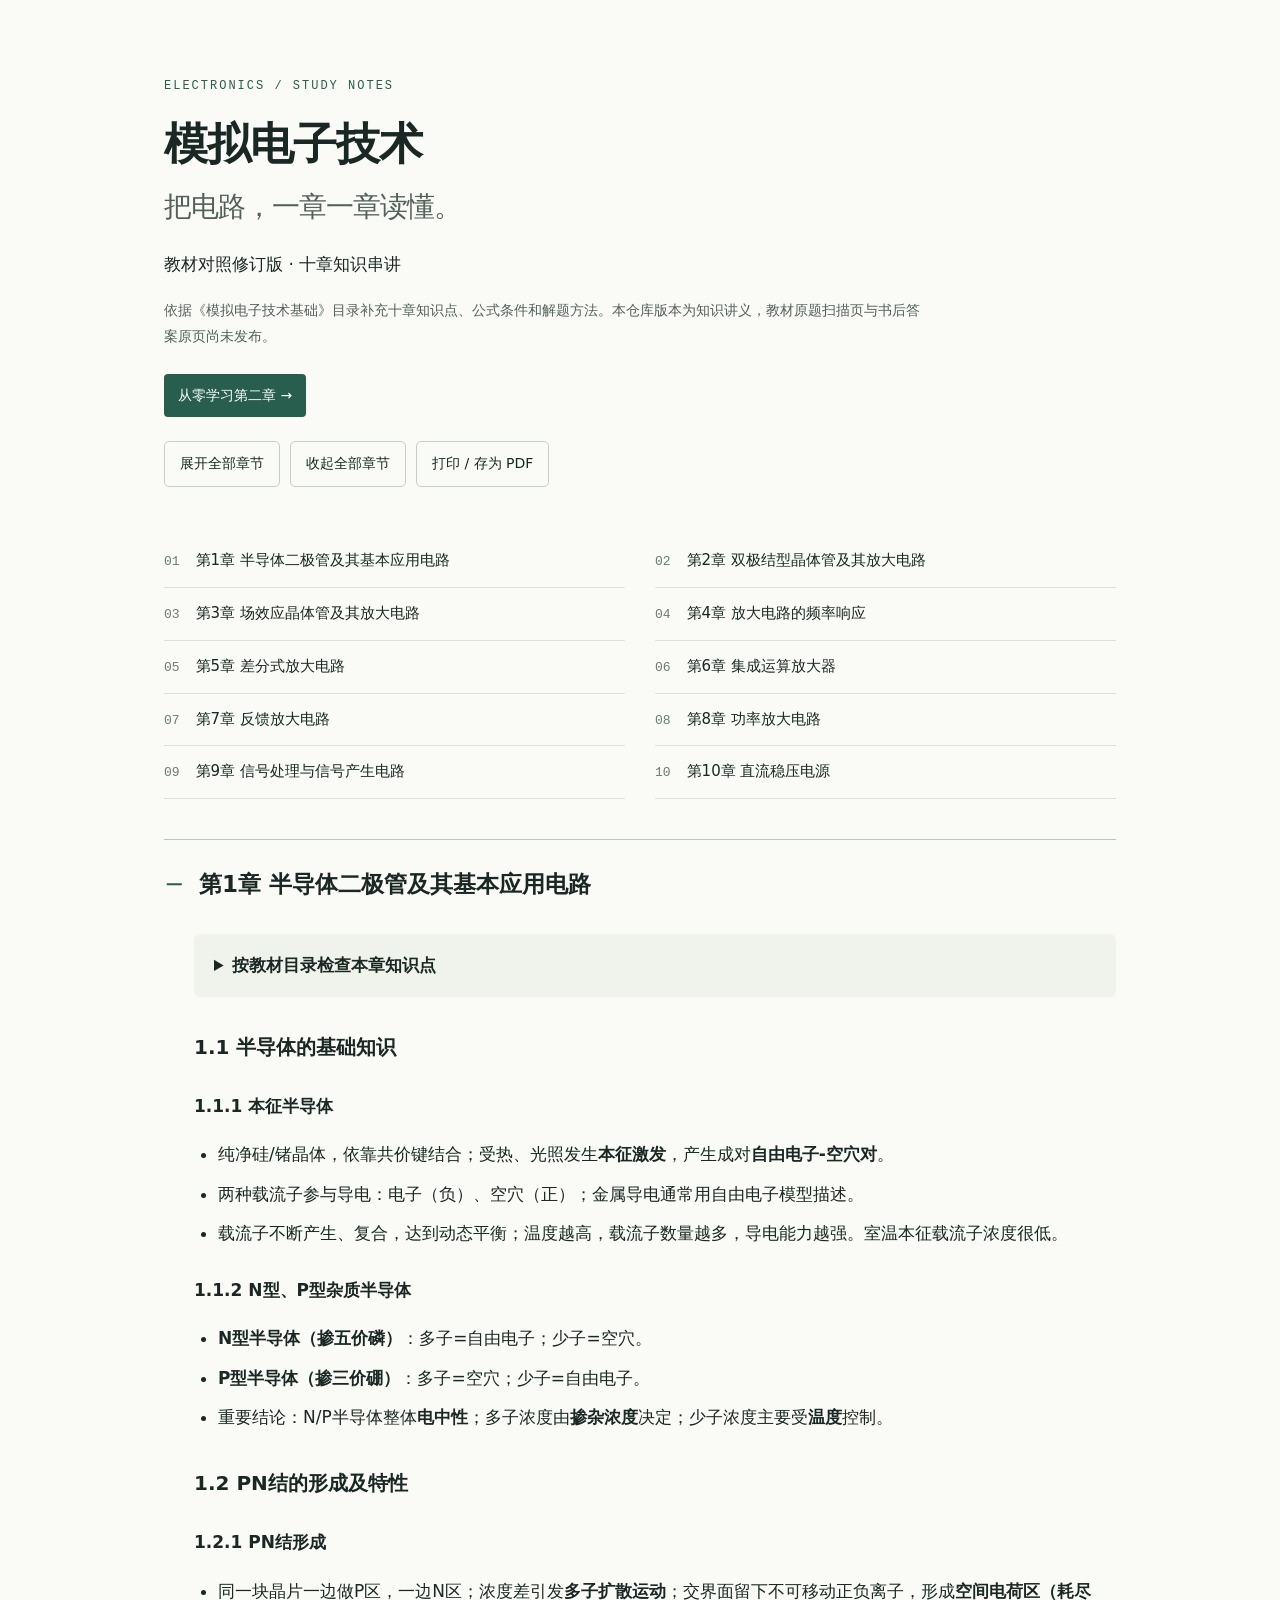
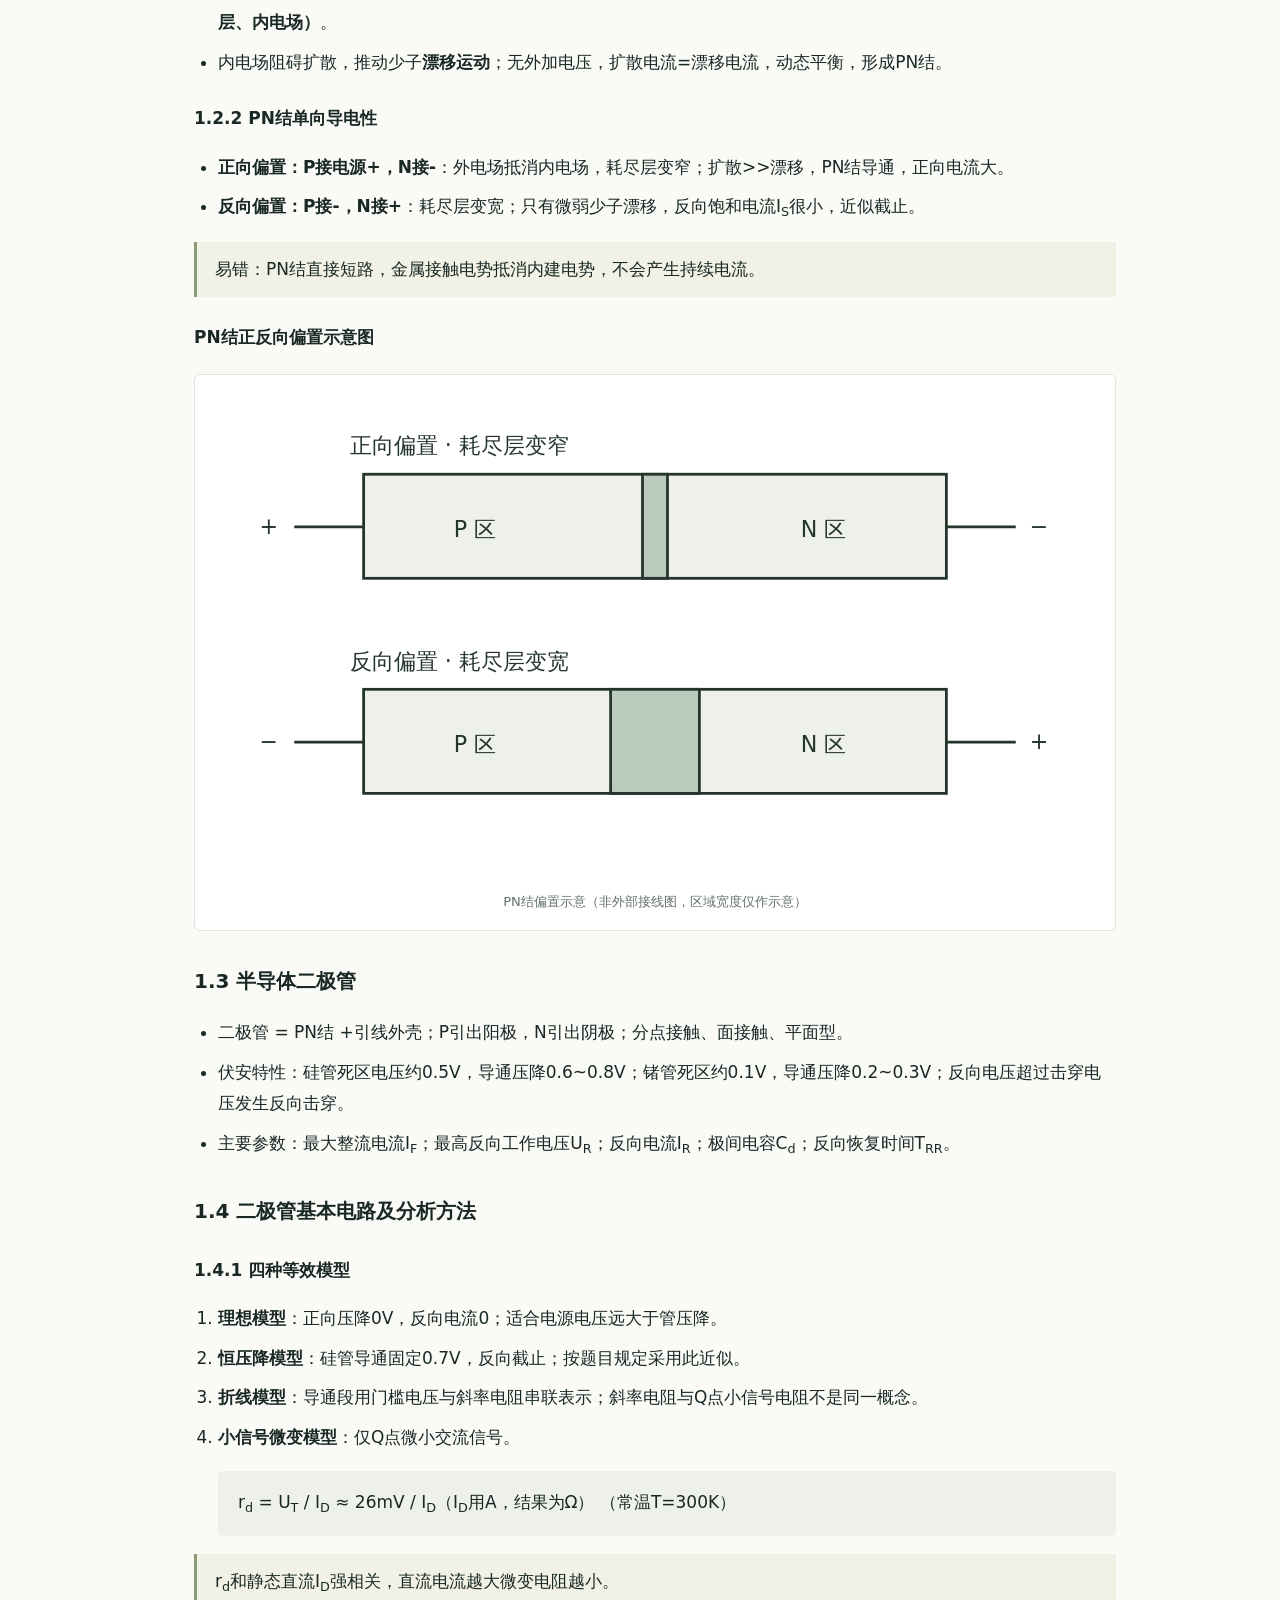
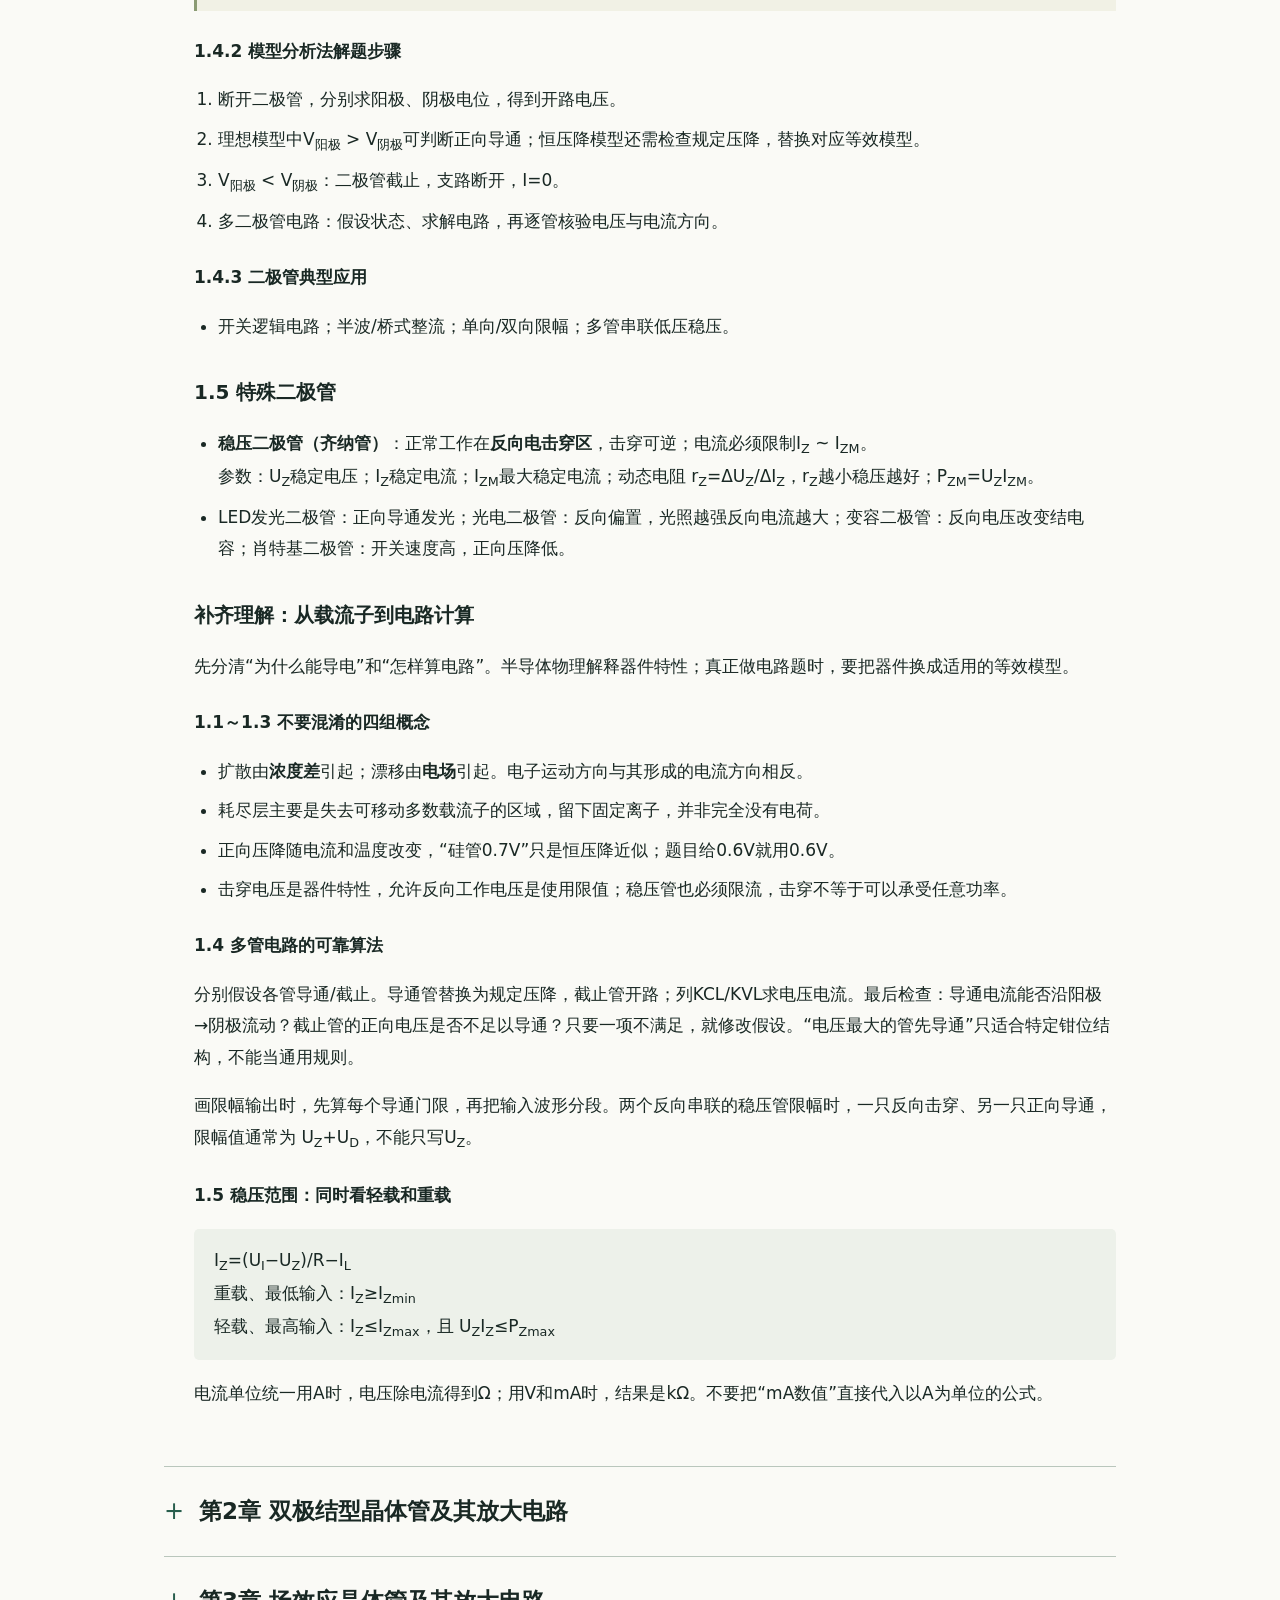
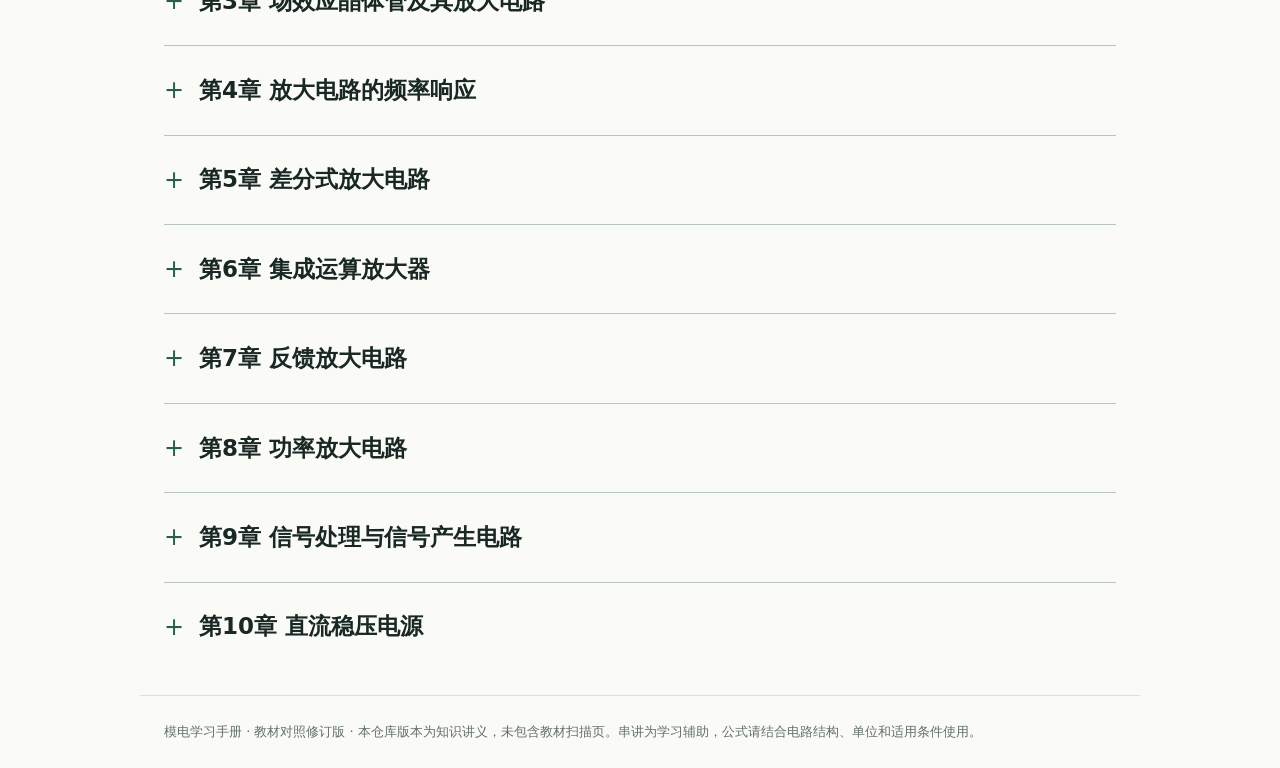
==== commit 44363e1e: "完善十章知识串讲与公式条件，移除不对应教材的题型摘要（不含教材扫描页）" ====
--- a/index.html
+++ b/index.html
@@ -7,12 +7,13 @@
 
 <style>
 :root{color-scheme:light;--ink:#192824;--accent:#285e4d;--paper:#fafaf6}*{box-sizing:border-box}body{margin:0;background:var(--paper);color:var(--ink);font:17px/1.85 system-ui,-apple-system,"Microsoft YaHei",sans-serif}header,main,nav,#toolbar,footer{max-width:1000px;margin:auto;padding:24px}header{padding-top:65px}.eyebrow{font:12px/1.5 monospace;letter-spacing:2px;color:var(--accent)}h1{font-size:44px;line-height:1.3;letter-spacing:-1px;margin:20px 0}h1 span{font-size:28px;font-weight:400;color:#53615b}.notice{font-size:14px;color:#52615b;max-width:760px}#toolbar{display:flex;flex-wrap:wrap;gap:10px;padding-top:0}button{font:inherit;font-size:14px;border:1px solid #c5cec7;background:transparent;color:var(--ink);border-radius:5px;padding:9px 15px;cursor:pointer}button:hover{background:#e8eee8}nav{display:grid;grid-template-columns:1fr 1fr;gap:0 30px;padding-bottom:40px}nav a{color:var(--ink);text-decoration:none;border-bottom:1px solid #dbe0d8;padding:12px 0;font-size:15px}nav span{font:13px monospace;color:#6a7c70;margin-right:16px}main{padding-top:0}.chapter{border-top:1px solid #b9c6bc;scroll-margin-top:15px}.chapter>summary{cursor:pointer;padding:22px 0;display:flex;align-items:center;gap:15px}.chapter>summary:before{content:'+';font-size:24px;color:var(--accent)}.chapter[open]>summary:before{content:'−'}.chapter h2{display:inline;font-size:23px;font-weight:600;margin:0}.chapter-body{padding:0 0 40px 30px}h3{font-size:20px;margin:32px 0 14px}h4{font-size:17px;margin:25px 0 10px}ul,ol{padding-left:24px}li{margin:8px 0}.formula{background:#edf1ea;padding:16px 20px;margin:18px 0;border-radius:5px;overflow-wrap:anywhere}.warn-tip{border-left:3px solid #8b9b74;padding:12px 18px;margin:18px 0;background:#f1f1e5}.q-item{border-top:1px solid #dde2da;padding:14px 0}.answer{margin:10px 0}.answer summary{color:var(--accent);cursor:pointer;font-size:15px}.answer>div{padding:12px 16px;background:#edf1ea;margin-top:10px}figure{margin:20px 0;background:#fff;padding:16px;border:1px solid #e1e4dc;border-radius:6px;overflow-x:auto}svg{width:100%;min-width:420px;height:auto;display:block;stroke:#24352c;stroke-width:2;fill:none}svg text{stroke:none;fill:#24352c;font:16px system-ui,sans-serif}svg .node{fill:#24352c;stroke:none}.zone{fill:#eef1e9}.depletion{fill:#bacbbd}figcaption{font-size:13px;color:#637168;text-align:center}footer{font-size:13px;color:#637168;border-top:1px solid #dbe0d8}sub{font-size:.75em}a:focus-visible,summary:focus-visible,button:focus-visible{outline:3px solid #8ba99c;outline-offset:4px}@media(max-width:600px){header,main,nav,#toolbar,footer{padding-left:18px;padding-right:18px}header{padding-top:32px}h1{font-size:34px}h1 span{font-size:22px}nav{grid-template-columns:1fr}.chapter h2{font-size:20px}.chapter-body{padding-left:0}body{font-size:16px}}@media print{header{padding-top:0}nav,#toolbar{display:none}body{font-size:11pt;background:white}.chapter{break-inside:auto}.chapter>summary:before{display:none}.formula,figure{break-inside:avoid}svg{min-width:0}main,header{padding:0}.chapter-body{padding-left:0}h1{font-size:25pt}}
-</style></head>
+
+table{width:100%;border-collapse:collapse;font-size:15px;margin:18px 0;display:block;overflow-x:auto}th,td{text-align:left;padding:12px;border-bottom:1px solid #d5dfd7;vertical-align:top}th{background:#e9eee7}td:first-child{min-width:95px}.syllabus{background:#f0f3ec;padding:16px 20px;border-radius:6px;margin:5px 0 24px}.syllabus summary{cursor:pointer;font-weight:600}.reader{border:1px solid #cbd6ca;border-radius:8px;background:#fff;margin:20px 0;overflow:hidden}.reader-controls{display:flex;flex-wrap:wrap;gap:10px;align-items:center;padding:15px;background:#edf1ea}.reader-controls label{font-size:14px}.reader select{font:inherit;padding:8px;border:1px solid #acbaad;border-radius:4px;background:#fff;max-width:100%}.reader img{display:block;width:100%;height:auto}.reader a{color:#285e4d}.reader .full-page{font-size:14px}.page-status{font-size:13px;color:#60715f;padding:0 18px}.exercise-section{margin-top:48px;padding-top:10px;border-top:2px solid #6d8976}.question-index,.quick-start{display:flex;flex-wrap:wrap;gap:10px}.quick-start{margin-top:24px}.quick-start a{background:#285e4d;color:white;padding:9px 14px;text-decoration:none;border-radius:4px;font-size:14px}.question-index button{min-width:55px}button:disabled{opacity:.4;cursor:default}#book-answers{scroll-margin-top:20px;border-top:1px solid #b9c6bc;margin-top:30px}a{color:#285e4d}.exercise-section{scroll-margin-top:15px}.print-note{display:none}@media print{.reader,.question-index,.quick-start,.exercise-section>p:not(.print-note),#book-answers{display:none}.exercise-section:after{content:'原题与题图请在网页中查看高清教材页。'}.syllabus{display:block}}</style></head>
 <body>
-<header><p class="eyebrow">ELECTRONICS / STUDY NOTES</p><h1>模拟电子技术<br><span>把电路，一章一章读懂。</span></h1><p>十章知识串讲 · 电路示意 · 练习思路</p><p class="notice">基于上传讲义整理。练习是题型摘要，未逐题核对教材原题；缺少参数的条目用于复习思路，不能直接作为完整作业题。</p></header><div id="toolbar"><button id="open-all">展开全部章节</button><button id="close-all">收起全部章节</button><button id="print">打印 / 存为 PDF</button></div><nav aria-label="章节目录" id="toc"><a href="#chapter-1"><span>01</span>第1章 半导体二极管及其基本应用电路</a><a href="#chapter-2"><span>02</span>第2章 双极结型晶体管及其放大电路</a><a href="#chapter-3"><span>03</span>第3章 场效应晶体管及其放大电路</a><a href="#chapter-4"><span>04</span>第4章 放大电路的频率响应</a><a href="#chapter-5"><span>05</span>第5章 差分式放大电路</a><a href="#chapter-6"><span>06</span>第6章 集成运算放大器</a><a href="#chapter-7"><span>07</span>第7章 反馈放大电路</a><a href="#chapter-8"><span>08</span>第8章 功率放大电路</a><a href="#chapter-9"><span>09</span>第9章 信号处理与信号产生电路</a><a href="#chapter-10"><span>10</span>第10章 直流稳压电源</a></nav><main>
+<header><p class="eyebrow">ELECTRONICS / STUDY NOTES</p><h1>模拟电子技术<br><span>把电路，一章一章读懂。</span></h1><p>教材对照修订版 · 十章知识串讲</p><p class="notice">依据《模拟电子技术基础》目录补充十章知识点、公式条件和解题方法。本仓库版本为知识讲义，教材原题扫描页与书后答案原页尚未发布。</p><div class="quick-start"><a href="#chapter-2">从零学习第二章 →</a></div></header><div id="toolbar"><button id="open-all">展开全部章节</button><button id="close-all">收起全部章节</button><button id="print">打印 / 存为 PDF</button></div><nav aria-label="章节目录" id="toc"><a href="#chapter-1"><span>01</span>第1章 半导体二极管及其基本应用电路</a><a href="#chapter-2"><span>02</span>第2章 双极结型晶体管及其放大电路</a><a href="#chapter-3"><span>03</span>第3章 场效应晶体管及其放大电路</a><a href="#chapter-4"><span>04</span>第4章 放大电路的频率响应</a><a href="#chapter-5"><span>05</span>第5章 差分式放大电路</a><a href="#chapter-6"><span>06</span>第6章 集成运算放大器</a><a href="#chapter-7"><span>07</span>第7章 反馈放大电路</a><a href="#chapter-8"><span>08</span>第8章 功率放大电路</a><a href="#chapter-9"><span>09</span>第9章 信号处理与信号产生电路</a><a href="#chapter-10"><span>10</span>第10章 直流稳压电源</a></nav><main>
 
 <!-- ========== 第1章 ========== -->
-<details class="chapter" id="chapter-1" open><summary><h2>第1章 半导体二极管及其基本应用电路</h2></summary><div class="chapter-body">
+<details class="chapter" id="chapter-1" open><summary><h2>第1章 半导体二极管及其基本应用电路</h2></summary><div class="chapter-body"><details class="syllabus"><summary>按教材目录检查本章知识点</summary><table><tr><th>节 / 起始页</th><th>内容</th><th>学完应会</th></tr><tr><td>1.1<br>p.1</td><td>本征、杂质半导体</td><td>分清电子/空穴、多子/少子，解释电中性</td></tr><tr><td>1.2<br>p.3</td><td>PN结</td><td>扩散与漂移、耗尽层、正反向偏置</td></tr><tr><td>1.3<br>p.4</td><td>二极管</td><td>结构、伏安特性、主要参数</td></tr><tr><td>1.4<br>p.7</td><td>基本应用电路</td><td>选模型→假设状态→列方程→检验</td></tr><tr><td>1.5<br>p.12</td><td>特殊二极管</td><td>稳压管、发光管等器件的工作方式</td></tr></table></details>
 <h3>1.1 半导体的基础知识</h3>
 <h4>1.1.1 本征半导体</h4>
 <ul>
@@ -57,9 +58,9 @@
 <ol>
 <li><strong>理想模型</strong>：正向压降0V，反向电流0；适合电源电压远大于管压降。</li>
 <li><strong>恒压降模型</strong>：硅管导通固定0.7V，反向截止；按题目规定采用此近似。</li>
-<li><strong>折线模型</strong>：死区U<sub>th</sub>=0.5V + 微变电阻r<sub>d</sub>。</li>
+<li><strong>折线模型</strong>：导通段用门槛电压与斜率电阻串联表示；斜率电阻与Q点小信号电阻不是同一概念。</li>
 <li><strong>小信号微变模型</strong>：仅Q点微小交流信号。
-<div class="formula">r<sub>d</sub> = U<sub>T</sub> / I<sub>D</sub> ≈ 26mV / I<sub>D</sub>(mA) （常温T=300K）</div>
+<div class="formula">r<sub>d</sub> = U<sub>T</sub> / I<sub>D</sub> ≈ 26mV / I<sub>D</sub>（I<sub>D</sub>用A，结果为Ω） （常温T=300K）</div>
 </li>
 </ol>
 <div class="warn-tip">r<sub>d</sub>和静态直流I<sub>D</sub>强相关，直流电流越大微变电阻越小。</div>
@@ -69,7 +70,7 @@
 <li>断开二极管，分别求阳极、阴极电位，得到开路电压。</li>
 <li>理想模型中V<sub>阳极</sub> &gt; V<sub>阴极</sub>可判断正向导通；恒压降模型还需检查规定压降，替换对应等效模型。</li>
 <li>V<sub>阳极</sub> < V<sub>阴极</sub>：二极管截止，支路断开，I=0。</li>
-<li>多二极管电路：正向开路电压最大的优先导通，导通钳位电位，再判断其余管子状态。</li>
+<li>多二极管电路：假设状态、求解电路，再逐管核验电压与电流方向。</li>
 </ol>
 
 <h4>1.4.3 二极管典型应用</h4>
@@ -84,85 +85,18 @@
 <li>LED发光二极管：正向导通发光；光电二极管：反向偏置，光照越强反向电流越大；变容二极管：反向电压改变结电容；肖特基二极管：开关速度高，正向压降低。</li>
 </ul>
 
-<h3>第1章 复习题型与解题思路（非教材原题编号）</h3>
-<div class="q-item">
-<p>1.1 判断正误：<br>(1) PN结内的漂移电流是少数载流子在内电场作用下形成的( )。<br>(2) 由于PN结交界面两边存在电位差，所以当把PN结两端短路时就有电流流过( )。</p>
-<details class="answer"><summary>查看解题思路</summary><div>答案：(1)√；(2)×<br>解析：金属引线接触电势抵消PN结内建电势，短路无净持续电流。</div></details>
-</div>
-
-<div class="q-item">
-<p>1.2 判断正误：<br>(1)稳压管是一种特殊的二极管，它通常工作在反向击穿状态( )。<br>(2)它不允许工作在正向导通状态( )。</p>
-<details class="answer"><summary>查看解题思路</summary><div>答案：(1)√；(2)×<br>解析：稳压管正向特性和普通二极管一样，只是不用来稳压。</div></details>
-</div>
-
-<div class="q-item">
-<p>1.3 选择填空：在杂质半导体中，多数载流子的浓度主要取决于___；少数载流子的浓度与___关系十分密切。(a)温度 (b)掺杂工艺 (c)杂质浓度)</p>
-<details class="answer"><summary>查看解题思路</summary><div>答案：c；a<br>解析：多子看掺杂多少；少子由本征激发，受温度控制。</div></details>
-</div>
-
-<div class="q-item">
-<p>1.4 选择填空：随着温度的升高，在杂质半导体中，少数载流子的浓度___，而多数载流子的浓度___。(a)明显增大 (b)明显减小 (c)变化较小)</p>
-<details class="answer"><summary>查看解题思路</summary><div>答案：a；c</div></details>
-</div>
-
-<div class="q-item">
-<p>1.5 选择填空：在保持二极管反向电压不变的条件下，二极管的反向电流随温度升高而___。(a)增大 (b)减小 (c)不变)</p>
-<details class="answer"><summary>查看解题思路</summary><div>答案：a</div></details>
-</div>
-
-<div class="q-item">
-<p>1.6 判断图题1.6六个电路二极管工作状态，求U<sub>O</sub>，硅管正向压降0.7V。</p>
-<details class="answer"><summary>查看解题思路</summary><div>断开二极管，分别求阳极阴极电位；电位差>0.7V导通代入0.7V；否则截止输出由外电路；多管注意优先导通钳位效应。</div></details>
-</div>
-
-<div class="q-item">
-<p>1.7 D为硅二极管正向压降0.7V，判断导通，计算U<sub>O</sub>。</p>
-<details class="answer"><summary>查看解题思路</summary><div>断开二极管，比较两端开路电位差；电位差大于0.7V导通，替换恒压降模型列KVL求解输出。</div></details>
-</div>
-
-<div class="q-item">
-<p>1.8 判断二极管导通/截止，求U<sub>AO</sub>，理想二极管。</p>
-<details class="answer"><summary>查看解题思路</summary><div>理想模型导通压降0；断开管子求两端电位；阳极高于阴极导通，否则截止。</div></details>
-</div>
-
-<div class="q-item">
-<p>1.9 判断二极管导通还是截止，说明理由。</p>
-<details class="answer"><summary>查看解题思路</summary><div>将二极管两端节点分别计算静态电位，比较阳极-阴极电位差，分析偏置。</div></details>
-</div>
-
-<div class="q-item">
-<p>1.10 输入u<sub>i</sub>是斜升波形，二极管理想，画出0~5ms输出u<sub>o</sub>波形。</p>
-<details class="answer"><summary>查看解题思路</summary><div>比较二极管两端电位；高于阈值导通钳位；低于阈值截止跟随输入，分段画波形。</div></details>
-</div>
-
-<div class="q-item">
-<p>1.11 D<sub>Z1</sub>、D<sub>Z2</sub>稳定电压5V、10V，正向压降0.7V，求a/b/c/d四图输出U<sub>O</sub>。</p>
-<details class="answer"><summary>查看解题思路</summary><div>反向串联稳压值相加；一正一反：U=U<sub>Z</sub>+0.7V；并联取电压小者；注意区分稳压管正向/反向接法。</div></details>
-</div>
-
-<div class="q-item">
-<p>1.12 u<sub>i</sub>=5sinωt，理想二极管，画电压传输特性u<sub>o</sub>=f(u<sub>i</sub>)，再画u<sub>o</sub>波形，标幅值。</p>
-<details class="answer"><summary>查看解题思路</summary><div>找到二极管导通转折点电压；分区间写u<sub>o</sub>表达式；根据区间画传输特性与输出波形。</div></details>
-</div>
-
-<div class="q-item">
-<p>1.13 V<sub>A</sub>、V<sub>B</sub>分别取0V、+3V组合，求V<sub>Y</sub>，理想二极管。</p>
-<details class="answer"><summary>查看解题思路</summary><div>二极管或门电路；电位低的输入端对应二极管优先导通，钳位输出电位。</div></details>
-</div>
-
-<div class="q-item">
-<p>1.14 u<sub>i</sub>=15sinωt，两只稳压管8V，画输出u<sub>o</sub>波形。</p>
-<details class="answer"><summary>查看解题思路</summary><div>双向限幅；正半周一只稳压管反向击穿，另一只正向导通；负半周反过来；限幅电平=8+0.7=8.7V。</div></details>
-</div>
-
-<div class="q-item">
-<p>1.15 稳压管稳压电路，U<sub>I</sub>=10V，U<sub>Z</sub>=6V，I<sub>Z</sub>范围5-25mA，R<sub>L</sub>=600Ω，求限流电阻R取值范围。</p>
-<details class="answer"><summary>查看解题思路</summary><div>I<sub>L</sub>=U<sub>Z</sub>/R<sub>L</sub>；I<sub>R</sub>=(U<sub>I</sub>-U<sub>Z</sub>)/R；I<sub>Z</sub>=I<sub>R</sub>-I<sub>L</sub>；满足 5mA ≤ I<sub>Z</sub> ≤25mA，解出R最大、最小边界。</div></details>
-</div>
+
+<h3>补齐理解：从载流子到电路计算</h3>
+<p>先分清“为什么能导电”和“怎样算电路”。半导体物理解释器件特性；真正做电路题时，要把器件换成适用的等效模型。</p>
+<h4>1.1～1.3 不要混淆的四组概念</h4>
+<ul><li>扩散由<strong>浓度差</strong>引起；漂移由<strong>电场</strong>引起。电子运动方向与其形成的电流方向相反。</li><li>耗尽层主要是失去可移动多数载流子的区域，留下固定离子，并非完全没有电荷。</li><li>正向压降随电流和温度改变，“硅管0.7V”只是恒压降近似；题目给0.6V就用0.6V。</li><li>击穿电压是器件特性，允许反向工作电压是使用限值；稳压管也必须限流，击穿不等于可以承受任意功率。</li></ul>
+<h4>1.4 多管电路的可靠算法</h4><p>分别假设各管导通/截止。导通管替换为规定压降，截止管开路；列KCL/KVL求电压电流。最后检查：导通电流能否沿阳极→阴极流动？截止管的正向电压是否不足以导通？只要一项不满足，就修改假设。“电压最大的管先导通”只适合特定钳位结构，不能当通用规则。</p>
+<p>画限幅输出时，先算每个导通门限，再把输入波形分段。两个反向串联的稳压管限幅时，一只反向击穿、另一只正向导通，限幅值通常为 U<sub>Z</sub>+U<sub>D</sub>，不能只写U<sub>Z</sub>。</p>
+<h4>1.5 稳压范围：同时看轻载和重载</h4><div class="formula">I<sub>Z</sub>=(U<sub>I</sub>−U<sub>Z</sub>)/R−I<sub>L</sub><br>重载、最低输入：I<sub>Z</sub>≥I<sub>Zmin</sub><br>轻载、最高输入：I<sub>Z</sub>≤I<sub>Zmax</sub>，且 U<sub>Z</sub>I<sub>Z</sub>≤P<sub>Zmax</sub></div><p>电流单位统一用A时，电压除电流得到Ω；用V和mA时，结果是kΩ。不要把“mA数值”直接代入以A为单位的公式。</p>
 </div></details>
 
 <!-- ========== 第2章 ========== -->
-<details class="chapter" id="chapter-2"><summary><h2>第2章 双极结型晶体管及其放大电路</h2></summary><div class="chapter-body">
+<details class="chapter" id="chapter-2"><summary><h2>第2章 双极结型晶体管及其放大电路</h2></summary><div class="chapter-body"><details class="syllabus"><summary>按教材目录检查本章知识点</summary><table><tr><th>节 / 起始页</th><th>内容</th><th>学完应会</th></tr><tr><td>2.1<br>p.18</td><td>BJT</td><td>结构、放大原理、特性曲线、参数</td></tr><tr><td>2.2<br>p.25</td><td>共射电路</td><td>偏置、电源、负载、耦合电容分别干什么</td></tr><tr><td>2.3<br>p.27</td><td>分析方法</td><td>直/交流负载线、小信号模型、四项动态指标</td></tr><tr><td>2.4<br>p.34</td><td>静态工作点稳定</td><td>温度影响、分压偏置、射极负反馈</td></tr><tr><td>2.5<br>p.40</td><td>共集电路</td><td>射极跟随器的Q点、增益和电阻</td></tr><tr><td>2.6<br>p.43</td><td>共基电路</td><td>输入在发射极，同相、小输入电阻</td></tr><tr><td>2.7<br>p.45</td><td>多级电路</td><td>共射—共基、共集—共集、阻容耦合</td></tr></table></details>
 <h3>2.1 BJT双极结型晶体管</h3>
 <ul>
 <li>类型NPN、PNP；三个区域：发射区、基区、集电区；两个PN结：发射结、集电结；电极e发射极，b基极，c集电极。</li>
@@ -182,7 +116,7 @@
 <h4>BJT主要参数</h4>
 <ul>
 <li>直流β̄，交流β；α=β/(1+β)；I<sub>CBO</sub>集电结反向饱和电流；穿透电流 I<sub>CEO</sub>=(1+β)I<sub>CBO</sub>。</li>
-<li>极限参数：I<sub>CM</sub>最大集电极电流；P<sub>CM</sub>为最大允许耗散功率；静态管耗P<sub>C</sub>≈I<sub>C</sub>U<sub>CE</sub>；反向击穿电压关系 U<sub>(BR)CBO</sub> > U<sub>(BR)CES</sub> > U<sub>(BR)CER</sub> > U<sub>(BR)CEO</sub>。</li>
+<li>极限参数：I<sub>CM</sub>最大集电极电流；P<sub>CM</sub>为最大允许耗散功率；静态管耗P<sub>C</sub>≈I<sub>C</sub>U<sub>CE</sub>；反向击穿电压要区分测试接法；通常U<sub>(BR)CBO</sub>大于U<sub>(BR)CEO</sub>，选用时按题给额定值检查。</li>
 </ul>
 
 <h4>阻容耦合共射放大电路示意图</h4>
@@ -203,7 +137,7 @@
 
 <h4>小信号模型动态分析（中频：电容近似短路，理想直流电源交流接地）</h4>
 <div class="formula">
-r<sub>be</sub> ≈ 200Ω + (1+β) · 26mV / I<sub>EQ</sub>(mA)
+r<sub>be</sub> ≈ 200Ω + (1+β) · 26mV / I<sub>EQ</sub>（I<sub>EQ</sub>用A，结果为Ω）
 <br>适用于发射极交流接地、忽略r<sub>ce</sub>的共射电路：<br>A<sub>u</sub> = u<sub>o</sub>/u<sub>i</sub> = − β(R<sub>c</sub>//R<sub>L</sub>) / r<sub>be</sub>
 <br>R<sub>i</sub> = R<sub>b</sub> // r<sub>be</sub>
 <br>R<sub>o</sub> ≈ R<sub>c</sub>
@@ -240,60 +174,27 @@
 <li>总电压增益：A<sub>u</sub> = A<sub>u1</sub>·A<sub>u2</sub>·A<sub>u3</sub>…；总输入电阻等于第一级输入电阻；总输出电阻等于最后一级输出电阻。</li>
 </ul>
 
-<h3>第2章复习题型与解题思路（非教材原题编号）</h3>
-<div class="q-item">
-<p>2.1 根据BJT三个电极电位，判断NPN/PNP，判断工作状态：放大、饱和、截止。</p>
-<details class="answer"><summary>查看解题思路</summary><div>NPN放大条件：U<sub>BE</sub>>开启电压，V<sub>C</sub>>V<sub>B</sub>>V<sub>E</sub>；饱和V<sub>B</sub>>V<sub>C</sub>；截止U<sub>BE</sub>小于死区。PNP电位全部反过来。</div></details>
-</div>
-
-<div class="q-item">
-<p>2.2 已知BJTβ、I<sub>CBO</sub>，求I<sub>CEO</sub>，I<sub>B</sub>，I<sub>C</sub>，I<sub>E</sub>。</p>
-<details class="answer"><summary>查看解题思路</summary><div>I<sub>CEO</sub>=(1+β)I<sub>CBO</sub>；I<sub>C</sub>=βI<sub>B</sub>+I<sub>CEO</sub>；I<sub>E</sub>=I<sub>B</sub>+I<sub>C</sub>。</div></details>
-</div>
-
-<div class="q-item">
-<p>2.3 固定偏置共射电路，给定V<sub>CC</sub>，R<sub>b</sub>，R<sub>c</sub>，β；求静态I<sub>BQ</sub>，I<sub>CQ</sub>，U<sub>CEQ</sub>，判断管子是否工作在放大区。</p>
-<details class="answer"><summary>查看解题思路</summary><div>直流通路电容开路；先算I<sub>BQ</sub>，再I<sub>CQ</sub>；计算U<sub>CEQ</sub>；U<sub>CEQ</sub>>U<sub>BEQ</sub>则放大；若U<sub>CEQ</sub>接近0.3V进入饱和。</div></details>
-</div>
-
-<div class="q-item">
-<p>2.4 图解法，给出输出特性曲线，R<sub>c</sub>、V<sub>CC</sub>画直流负载线，读出Q点参数。</p>
-<details class="answer"><summary>查看解题思路</summary><div>直流负载线两点：(V<sub>CC</sub>,0)，(0,V<sub>CC</sub>/R<sub>c</sub>)；负载线和I<sub>B</sub>对应输出特性交点即Q点，读出I<sub>CQ</sub>、U<sub>CEQ</sub>。</div></details>
-</div>
-
-<div class="q-item">
-<p>2.5 共射放大电路，参数已知，求r<sub>be</sub>，A<sub>u</sub>，R<sub>i</sub>，R<sub>o</sub>；负载R<sub>L</sub>开路A<sub>u</sub>如何变化。</p>
-<details class="answer"><summary>查看解题思路</summary><div>先求静态I<sub>EQ</sub>；计算r<sub>be</sub>；带负载用R<sub>c</sub>//R<sub>L</sub>；R<sub>L</sub>开路后，增益分子中的并联负载变为R<sub>c</sub>，电压增益绝对值变大。</div></details>
-</div>
-
-<div class="q-item">
-<p>2.6 固定偏置共射，说明R<sub>b</sub>增大、R<sub>c</sub>增大、V<sub>CC</sub>增大分别如何影响静态Q点，会产生什么失真。</p>
-<details class="answer"><summary>查看解题思路</summary><div>R<sub>b</sub>↑ →I<sub>BQ</sub>↓，Q下移，容易截止失真；R<sub>c</sub>↑ →U<sub>CEQ</sub>下降，容易饱和失真；V<sub>CC</sub>改变时需重算I<sub>BQ</sub>、I<sub>CQ</sub>及U<sub>CEQ</sub>，不能一概判断动态范围增大。</div></details>
-</div>
-
-<div class="q-item">
-<p>2.7 分压式射极偏置电路，带C<sub>e</sub>；给定V<sub>CC</sub>，R<sub>b1</sub>、R<sub>b2</sub>，R<sub>c</sub>，R<sub>e</sub>，β，R<sub>L</sub>；求静态Q点；求A<sub>u</sub>、R<sub>i</sub>、R<sub>o</sub>。</p>
-<details class="answer"><summary>查看解题思路</summary><div>第一步分压算V<sub>BQ</sub>；第二步I<sub>EQ</sub>=(V<sub>BQ</sub>-U<sub>BEQ</sub>)/R<sub>e</sub>；算U<sub>CEQ</sub>；再求r<sub>be</sub>；C<sub>e</sub>存在R<sub>e</sub>交流接地，代入增益输入输出电阻公式。</div></details>
-</div>
-
-<div class="q-item">
-<p>2.8 射极跟随器（共集），已知电路参数，求静态Q；求A<sub>u</sub>、R<sub>i</sub>、R<sub>o</sub>。</p>
-<details class="answer"><summary>查看解题思路</summary><div>直流通路求I<sub>BQ</sub>、I<sub>EQ</sub>；r<sub>be</sub>；共集A<sub>u</sub>≈(1+β)R'<sub>L</sub>/(r<sub>be</sub>+(1+β)R'<sub>L</sub>)；输入电阻大，输出电阻很小。</div></details>
-</div>
-
-<div class="q-item">
-<p>2.9 共基放大电路参数给定，求静态Q点，A<sub>u</sub>，R<sub>i</sub>，R<sub>o</sub>。</p>
-<details class="answer"><summary>查看解题思路</summary><div>静态计算和分压偏置一致；共基电压增益为正，同相；输入电阻很小R<sub>i</sub>≈r<sub>be</sub>/(1+β)；输出电阻≈R<sub>c</sub>。</div></details>
-</div>
-
-<div class="q-item">
-<p>2.10 两级阻容耦合放大电路，每级参数已知，求总A<sub>u</sub>，总输入电阻R<sub>i</sub>，总输出电阻R<sub>o</sub>。</p>
-<details class="answer"><summary>查看解题思路</summary><div>后级输入电阻作为前级负载；A<sub>u</sub>=A<sub>u1</sub>×A<sub>u2</sub>；总输入电阻=第一级R<sub>i1</sub>；总输出电阻=第二级R<sub>o2</sub>。</div></details>
-</div>
+
+<h3>第二章从零串起来：一张电路，分三次看</h3>
+<p><strong>第一次看直流：</strong>没有输入信号时，管子站在哪个工作点？<strong>第二次看交流：</strong>输入变化一点，输出变化多少？<strong>第三次看极限：</strong>变化太大时，先碰到截止还是饱和？这三件事分别对应Q点、增益、最大不失真幅度。</p>
+<h4>2.1.2～2.1.3 电流放大与特性曲线</h4><p>发射结正偏使载流子从发射区注入薄基区；少部分在基区复合，绝大部分到达集电结并被收集。因此 I<sub>C</sub>远大于I<sub>B</sub>。输入特性看固定U<sub>CE</sub>时i<sub>B</sub>随u<sub>BE</sub>怎样变；输出特性看固定i<sub>B</sub>时i<sub>C</sub>随u<sub>CE</sub>怎样变。一条输出曲线对应一个基极电流。</p>
+<p>“放大”能量来自直流电源。输入信号控制电源向负载送能量；三极管本身不是能量源。交流β是Q点附近的斜率Δi<sub>C</sub>/Δi<sub>B</sub>，不必与直流比值完全相同。</p>
+<h4>2.2 电路各部分为什么存在</h4><p>偏置电阻给基极提供直流通路；R<sub>C</sub>把集电极电流变化变成电压变化；V<sub>CC</sub>提供能量；耦合电容隔开前后级直流；R<sub>L</sub>是真正接收输出的负载。NPN共射输入升高→基极电流增大→集电极电流增大→R<sub>C</sub>压降增大→集电极电位降低，所以输出反相。</p>
+<h4>2.3.1 负载线：直流和交流为什么不同</h4><p>对发射极接地、输出电容耦合的共射电路，直流时电容开路，R<sub>L</sub>不参与，负载线为 U<sub>CE</sub>=V<sub>CC</sub>−I<sub>C</sub>R<sub>C</sub>。它与偏置所对应的输出特性曲线相交，得到Q点。</p><p>中频交流时，输出电容近似短路，交流负载变为 R′=R<sub>C</sub>∥R<sub>L</sub>。交流负载线<strong>通过Q点</strong>，在“纵轴i<sub>C</sub>、横轴u<sub>CE</sub>”坐标中斜率为−1/R′，不能仍沿原来的直流线摆动。</p><div class="formula">发射极交流接地时：U<sub>om,max</sub>≈min[I<sub>CQ</sub>R′，U<sub>CEQ</sub>−U<sub>CE(sat)</sub>]<br>对应正弦有效值 U<sub>o,max</sub>=U<sub>om,max</sub>/√2</div><p>前一项是截止方向的余量，后一项是饱和方向的余量。有未旁路射极电阻时，要重新按电路求交流负载线及输出摆幅。</p>
+<h4>2.3.2 四个动态量，必须说清从哪里量</h4>
+<table><tr><th>量</th><th>定义</th><th>常见漏项</th></tr><tr><td>A<sub>u</sub></td><td>u<sub>o</sub>/u<sub>i</sub></td><td>输出负载会使增益下降</td></tr><tr><td>A<sub>us</sub></td><td>u<sub>o</sub>/u<sub>s</sub>=A<sub>u</sub>R<sub>i</sub>/(R<sub>s</sub>+R<sub>i</sub>)</td><td>信号源内阻的输入分压</td></tr><tr><td>R<sub>i</sub></td><td>输入端u<sub>i</sub>/i<sub>i</sub></td><td>偏置电阻也是并联支路</td></tr><tr><td>R<sub>o</sub></td><td>输入独立信号源置零、取下负载后，从输出端看进去</td><td>保留R<sub>s</sub>与受控源，不能直接把R<sub>L</sub>算进去</td></tr></table>
+<p>电压源置零等于短路，电流源置零等于开路。理想直流电源在交流等效中接地；理想恒流源在交流等效中开路。受控源始终保留。</p>
+<h4>2.4 射极电阻：稳定Q点，也可能减小交流增益</h4><p>温度上升通常使电流增大→R<sub>E</sub>压降增大→U<sub>BE</sub>减小→抑制电流继续增大，这是直流负反馈。电容只旁路哪一段电阻，交流时就只消去哪一段，不能把所有射极电阻一并删掉。</p>
+<div class="formula">令未旁路射极电阻为R<sub>Eu</sub>，忽略r<sub>ce</sub>：<br>r<sub>in,b</sub>=r<sub>be</sub>+(β+1)R<sub>Eu</sub><br>A<sub>u</sub>=−β(R<sub>C</sub>∥R<sub>L</sub>)/[r<sub>be</sub>+(β+1)R<sub>Eu</sub>]<br>R<sub>i</sub>=R<sub>B1</sub>∥R<sub>B2</sub>∥r<sub>in,b</sub></div>
+<h4>2.5～2.6 共集、共基不只需要记结论</h4><p>“共”指输入和输出的公共交流端。共集从基极输入、发射极输出；共基从发射极输入、集电极输出。</p><div class="formula">共集：令 R′<sub>E</sub>=R<sub>E</sub>∥R<sub>L</sub><br>A<sub>u</sub>=(β+1)R′<sub>E</sub>/[r<sub>be</sub>+(β+1)R′<sub>E</sub>]<br>R<sub>i</sub>=R<sub>B</sub>∥[r<sub>be</sub>+(β+1)R′<sub>E</sub>]<br>R<sub>o</sub>≈R<sub>E</sub>∥[(r<sub>be</sub>+R<sub>s</sub>∥R<sub>B</sub>)/(β+1)]<br>共基（基极交流接地）：r<sub>in,e</sub>≈r<sub>be</sub>/(β+1)，A<sub>u</sub>≈+β(R<sub>C</sub>∥R<sub>L</sub>)/r<sub>be</sub></div><p>这些式子均忽略晶体管输出电阻；如果输入端另有射极偏置电阻，需要把它并入共基输入电阻。PNP先标清电压、电流方向，再列回路，别硬套NPN正电源公式。</p>
+<h4>2.7.1 共射—共基：高增益与较宽带宽</h4><p>下管共射接收输入，上管共基把电流送到输出。上管发射极输入阻抗较小，使下管集电极电压变化较小，减弱下管集电结电容的密勒放大。这是共射—共基组合改善高频性能的原因；它不是简单把两级空载增益相乘。</p>
+<h4>2.7.2 共集—共集：复合管/达林顿连接</h4><p>前管发射极电流成为后管基极电流。对于同极性达林顿管，总电流增益 β≈β₁β₂+β₁+β₂，常近似β₁β₂；两个发射结串联，导通需要约两个U<sub>BE</sub>。它提供很高的输入电阻和电流增益，但输出摆幅会受到额外结压降限制。</p>
+<h4>2.7.3 阻容耦合：先算后一级，再回头算前一级</h4><p>第一级的实际交流负载是它的集电极电阻与第二级输入电阻并联；第二级再接最终R<sub>L</sub>。先算R<sub>i2</sub>，再算带这个负载的A<sub>u1</sub>，最后 A<sub>u</sub>=A<sub>u1</sub>A<sub>u2</sub>。总输入电阻取第一级，总输出电阻取末级。</p>
+<details class="answer"><summary>跟着算：教材2.2的静态工作点</summary><div><p>按题给 R<sub>B</sub>=200kΩ、R<sub>C</sub>=5kΩ、V<sub>CC</sub>=12V、U<sub>BE</sub>=0.6V、β=25：</p><p>① 基极回路：I<sub>BQ</sub>=(12−0.6)/200k=57μA。<br>② 集电极电流：I<sub>CQ</sub>=25×57μA=1.425mA。<br>③ 集电极回路：U<sub>CEQ</sub>=12−1.425mA×5kΩ=4.875V。<br>④ 检查：V<sub>C</sub>=4.875V&gt;V<sub>B</sub>=0.6V，集电结反偏，放大区假设成立。</p><p>图解法画出(12V,0)和(0,2.4mA)的连线，再与I<sub>B</sub>≈57μA的特性曲线相交。图上读数会有近似误差；作图时应以教材给定特性曲线为准。</p></div></details>
 </div></details>
 
 <!-- ========== 第3章 ========== -->
-<details class="chapter" id="chapter-3"><summary><h2>第3章 场效应晶体管及其放大电路</h2></summary><div class="chapter-body">
+<details class="chapter" id="chapter-3"><summary><h2>第3章 场效应晶体管及其放大电路</h2></summary><div class="chapter-body"><details class="syllabus"><summary>按教材目录检查本章知识点</summary><table><tr><th>节 / 起始页</th><th>内容</th><th>学完应会</th></tr><tr><td>3.1<br>p.57</td><td>JFET</td><td>结构、输出/转移特性、方程、参数</td></tr><tr><td>3.2<br>p.62</td><td>MOSFET</td><td>N增强、N耗尽、P沟道、沟道调制、参数</td></tr><tr><td>3.3<br>p.70</td><td>放大电路</td><td>直流分析、图解、小信号分析</td></tr></table></details>
 <h3>3.1 结型场效应管JFET</h3>
 <ul>
 <li>JFET分为N沟道、P沟道；依靠<strong>电场改变导电沟道宽度</strong>控制漏极电流I<sub>D</sub>；属于<strong>电压控制型器件，输入几乎不取电流，输入电阻极高。</strong></li>
@@ -322,31 +223,16 @@
 <br>输入电阻R<sub>i</sub>很大；输出电阻R<sub>o</sub>≈R<sub>d</sub>
 </div>
 
-<h3>第3章复习题型与解题思路（非教材原题编号）</h3>
-<div class="q-item">
-<p>3.1 判断JFET、MOS管类型；根据V<sub>GS</sub>、V<sub>DS</sub>判断管子工作区域：恒流区、可变电阻区、夹断区。</p>
-<details class="answer"><summary>查看解题思路</summary><div>N沟道增强MOS：V<sub>GS</sub>>V<sub>GS(th)</sub>，同时V<sub>DS</sub>≥V<sub>GS</sub>-V<sub>GS(th)</sub>，进入恒流放大区。</div></details>
-</div>
-<div class="q-item">
-<p>3.2 N沟道JFET，已知I<sub>DSS</sub>、V<sub>P</sub>；给定V<sub>GS</sub>求I<sub>D</sub>。</p>
-<details class="answer"><summary>查看解题思路</summary><div>代入转移特性公式 I<sub>D</sub>=I<sub>DSS</sub>(1-V<sub>GS</sub>/V<sub>P</sub>)²，注意V<sub>P</sub>是负数。</div></details>
-</div>
-<div class="q-item">
-<p>3.3 自给偏压共源放大电路，求静态V<sub>GSQ</sub>，I<sub>DQ</sub>，V<sub>DSQ</sub>；再求g<sub>m</sub>，A<sub>u</sub>，R<sub>i</sub>，R<sub>o</sub>。</p>
-<details class="answer"><summary>查看解题思路</summary><div>V<sub>GSQ</sub>=0-I<sub>DQ</sub>·R<sub>s</sub>，联立转移特性方程求解静态；g<sub>m</sub>求跨导，再代入共源增益公式。</div></details>
-</div>
-<div class="q-item">
-<p>3.4 分压式偏置共源MOS放大电路，求静态Q点；求动态A<sub>u</sub>、R<sub>i</sub>、R<sub>o</sub>。</p>
-<details class="answer"><summary>查看解题思路</summary><div>先算栅极分压V<sub>G</sub>；V<sub>GSQ</sub>=V<sub>G</sub>-I<sub>DQ</sub>R<sub>s</sub>，联立MOS转移特性求解静态；跨导g<sub>m</sub>后算动态指标。</div></details>
-</div>
-<div class="q-item">
-<p>3.5 共漏（源极跟随器）电路参数已知，求静态Q；求A<sub>u</sub>、R<sub>i</sub>、R<sub>o</sub>。</p>
-<details class="answer"><summary>查看解题思路</summary><div>共漏A<sub>u</sub>≈g<sub>m</sub>R'<sub>L</sub>/(1+g<sub>m</sub>R'<sub>L</sub>)，电压跟随小于1；R<sub>i</sub>极高，输出电阻R<sub>o</sub>≈1/g<sub>m</sub>。</div></details>
-</div>
+
+<h3>补齐：工作区判断、器件方程与小信号模型</h3>
+<h4>3.1 JFET：“夹断”不一定是截止</h4><p>N沟道JFET正常放大时，栅结反偏。漏端沟道刚夹断后，电流并不立刻为零，而进入近似恒流区；只有栅源电压达到截止电压，沟道整体难以导电，漏极电流才近似为零。</p><div class="formula">设U<sub>P</sub>=U<sub>GS(off)</sub>&lt;0：<br>U<sub>P</sub>≤U<sub>GS</sub>≤0，且U<sub>DS</sub>≥U<sub>GS</sub>−U<sub>P</sub>时，<br>I<sub>D</sub>≈I<sub>DSS</sub>(1−U<sub>GS</sub>/U<sub>P</sub>)²<br>g<sub>m</sub>=(2I<sub>DSS</sub>/|U<sub>P</sub>|)(1−U<sub>GSQ</sub>/U<sub>P</sub>)</div>
+<h4>3.2 N增强、N耗尽和P沟道</h4><p>N增强型在U<sub>GS</sub>=0时通常没有导电沟道；N耗尽型在零栅压时已有沟道，负栅压削弱、正栅压增强。P沟道用U<sub>SG</sub>、U<sub>SD</sub>和阈值绝对值判断更清楚，电流与电压极性对应反转。</p><div class="formula">N增强型，令V<sub>OV</sub>=U<sub>GS</sub>−U<sub>T</sub>：<br>截止：V<sub>OV</sub>≤0；可变电阻区：0≤U<sub>DS</sub>&lt;V<sub>OV</sub>；饱和区：U<sub>DS</sub>≥V<sub>OV</sub>&gt;0。<br>若定义 I<sub>D</sub>=K V<sub>OV</sub>²，则 g<sub>m</sub>=2K V<sub>OV</sub>=2I<sub>DQ</sub>/V<sub>OV</sub>。</div><p>不同书可能把1/2放进K，也可能写在式子前面，代数值前先核对定义。MOS的“饱和区”是常用放大区，和BJT“饱和后不能线性放大”含义不同。</p>
+<h4>3.2.4 沟道长度调制</h4><p>恒流区的曲线仍略向上倾斜，可以用 I<sub>D</sub>≈K V<sub>OV</sub>²(1+λU<sub>DS</sub>)描述，小信号输出电阻近似r<sub>o</sub>≈1/(λI<sub>DQ</sub>)。若不可忽略，共源的交流负载还要并联r<sub>o</sub>。</p>
+<h4>3.3 解二次方程之后，一定筛根</h4><p>先用I<sub>G</sub>≈0求栅极电位，再写 U<sub>GS</sub>=U<sub>G</sub>−I<sub>D</sub>R<sub>S</sub>，与器件方程联立。所得根必须满足所假定工作区，且计算U<sub>DS</sub>后再次检查。图解法就是把偏置直线与转移曲线求交点。</p><div class="formula">共源，未旁路R<sub>S</sub>且忽略r<sub>o</sub>：A<sub>u</sub>≈−g<sub>m</sub>R′<sub>D</sub>/(1+g<sub>m</sub>R<sub>S</sub>)<br>共漏：A<sub>u</sub>≈g<sub>m</sub>R′<sub>S</sub>/(1+g<sub>m</sub>R′<sub>S</sub>)<br>共栅：A<sub>u</sub>≈+g<sub>m</sub>R′<sub>D</sub>，器件输入电阻约1/g<sub>m</sub></div><p>“栅极不取电流”不代表整个放大电路输入电阻无穷大：偏置电阻会限制R<sub>i</sub>。共漏输出电阻约R<sub>S</sub>∥1/g<sub>m</sub>，前提是忽略体效应和r<sub>o</sub>。</p>
 </div></details>
 
 <!-- ========== 第4章 放大电路的频率响应 ========== -->
-<details class="chapter" id="chapter-4"><summary><h2>第4章 放大电路的频率响应</h2></summary><div class="chapter-body">
+<details class="chapter" id="chapter-4"><summary><h2>第4章 放大电路的频率响应</h2></summary><div class="chapter-body"><details class="syllabus"><summary>按教材目录检查本章知识点</summary><table><tr><th>节 / 起始页</th><th>内容</th><th>学完应会</th></tr><tr><td>4.1<br>p.84</td><td>单时间常数RC</td><td>低通、高通及幅频/相频特性</td></tr><tr><td>4.2<br>p.88</td><td>BJT高频模型</td><td>混合π、β频响、共基频响</td></tr><tr><td>4.3<br>p.92</td><td>放大器频响</td><td>共射、改善高频性能、增益带宽、多级</td></tr></table></details>
 <h3>4.1 RC单时间常数电路频率响应</h3>
 <ul>
 <li><strong>RC高通电路：对应放大电路低频段，耦合、旁路电容起作用；频率越低增益越小，相位超前。下限截止频率 f<sub>L</sub>=1/(2πRC)。</strong></li>
@@ -366,36 +252,21 @@
 <li>低频区：耦合/旁路电容容抗增大，增益下降，产生附加相移。</li>
 <li>高频区：晶体管极间电容起作用，密勒效应使增益随频率升高下降。</li>
 <li>通频带BW = f<sub>H</sub> − f<sub>L</sub>，一般f<sub>H</sub>≫f<sub>L</sub>，BW≈f<sub>H</sub>。</li>
-<li>增益带宽积：|A<sub>um</sub>·BW|≈常数；电压增益做的越大，带宽越窄。</li>
+<li>在相应单主极点近似及限定条件下，|A<sub>um</sub>·BW|可近似为常数；不是任意放大器的普遍定律。</li>
 <li>多级放大电路：只有各级截止频率相差很大时，才可用最大的f<sub>Li</sub>和最小的f<sub>Hi</sub>近似；一般应由总幅频特性求-3 dB点；多级之后带宽变窄。</li>
 </ul>
 <div class="warn-tip">阻容耦合放大电路f<sub>L</sub>不能等于0，不能放大直流；直接耦合放大电路f<sub>L</sub>=0，通带从0Hz开始。</div>
 
-<h3>第4章复习题型与解题思路（非教材原题编号）</h3>
-<div class="q-item">
-<p>4.1 RC高通电路，R、C已知求下限截止频率f<sub>L</sub>，写出电压放大倍数表达式，画波特图幅频特性。</p>
-<details class="answer"><summary>查看解题思路</summary><div>f<sub>L</sub>=1/(2πRC)；波特图：f≫f<sub>L</sub>增益0dB；f&lt;f<sub>L</sub>，斜率+20dB/十倍频。</div></details>
-</div>
-<div class="q-item">
-<p>4.2 RC低通电路R、C已知，求上限截止频率f<sub>H</sub>，写增益表达式，画幅频波特图。</p>
-<details class="answer"><summary>查看解题思路</summary><div>f<sub>H</sub>=1/(2πRC)；f≪f<sub>H</sub>增益0dB；f>f<sub>H</sub>斜率-20dB/十倍频。</div></details>
-</div>
-<div class="q-item">
-<p>4.3 单管共射放大电路给出参数，估算f<sub>L</sub>、f<sub>H</sub>、通频带BW。</p>
-<details class="answer"><summary>查看解题思路</summary><div>低频由耦合电容、旁路电容分别算出多个f<sub>L</sub>，取最大为本级f<sub>L</sub>；高频受密勒电容决定f<sub>H</sub>；BW=f<sub>H</sub>-f<sub>L</sub>。</div></details>
-</div>
-<div class="q-item">
-<p>4.4 两级放大，已知每级f<sub>L1</sub>，f<sub>L2</sub>；f<sub>H1</sub>，f<sub>H2</sub>；求总f<sub>L</sub>，总f<sub>H</sub>，总带宽。</p>
-<details class="answer"><summary>查看解题思路</summary><div>多级：f<sub>L(max)</sub>为总下限；f<sub>H(min)</sub>为总上限；BW = f<sub>H</sub>-f<sub>L</sub>，多级带宽比单级更窄。</div></details>
-</div>
-<div class="q-item">
-<p>4.5 说明增益带宽积物理含义；为什么提高电压放大倍数会使通频带变窄。</p>
-<details class="answer"><summary>查看解题思路</summary><div>在单主极点等特定模型中，增益带宽积近似恒定；不能作为任意放大电路的普遍规律，增益越大带宽越小。</div></details>
-</div>
+
+<h3>补齐：把频响公式和波特图接起来</h3>
+<h4>4.1 幅频、相频、dB</h4><div class="formula">低通 H(jω)=H₀/(1+jωRC)<br>高通 H(jω)=H∞·jωRC/(1+jωRC)<br>电压增益的分贝数：20log₁₀|A<sub>u</sub>|；ω=2πf</div><p>一阶低通在截止点相移−45°，远高于截止频率时幅频渐近线每十倍频下降20dB；一阶高通在截止点相移+45°，低频渐近线每十倍频上升20dB。共射的反相还要另外计入，不能把RC附加相移当总相位。</p>
+<h4>4.2.1～4.2.3 混合π、β截止频率与共基</h4><p>混合π模型包括r<sub>b′e</sub>、g<sub>m</sub>v<sub>b′e</sub>受控源、C<sub>b′e</sub>和C<sub>b′c</sub>，必要时还包括基区电阻和输出电阻。结电容在中频近似开路，在高频必须保留。</p><div class="formula">单极点近似：β(jf)=β₀/(1+jf/f<sub>β</sub>)<br>f<sub>T</sub>=f<sub>β</sub>√(β₀²−1)≈β₀f<sub>β</sub>（β₀≫1）<br>α=β/(1+β)，对应f<sub>α</sub>≈(1+β₀)f<sub>β</sub></div><p>f<sub>β</sub>是β下降至中频值的0.707倍处；f<sub>T</sub>是|β|=1处。共基电流增益虽然小于1，但其截止频率通常比共射电流增益的截止频率高得多。</p>
+<h4>4.3.1 找电容“看见”的电阻</h4><p>估计某个拐点时，计算电容两端看到的等效电阻，不能随便选图上最近的电阻。耦合电容通常看到两侧等效电阻之和；射极旁路电容还会看到经晶体管折算的低阻通路。</p><div class="formula">单个低频极点：f<sub>L</sub>≈1/(2πR<sub>eq</sub>C)<br>共射密勒近似：C<sub>in</sub>≈C<sub>b′e</sub>+(1−A<sub>v</sub>)C<sub>b′c</sub><br>输入极点占主导时：f<sub>H</sub>≈1/(2πR<sub>in,eq</sub>C<sub>in</sub>)</div>
+<h4>4.3.2～4.3.3 改善频响与级联</h4><p>降低高阻节点的等效电阻、减弱密勒效应、采用共射—共基组合，都能改善高频性能，但应同时检查增益、负载和功耗。增益带宽积近似恒定只适用于相应单主极点模型或限定参数变化，不能推广到任意放大器。</p><div class="formula">n个相同、相互加载已计入的单极点级联：<br>f<sub>H,total</sub>=f<sub>H,单级</sub>√(2<sup>1/n</sup>−1)<br>f<sub>L,total</sub>=f<sub>L,单级</sub>/√(2<sup>1/n</sup>−1)</div><p>总增益相乘、相位相加、dB相加。检查波形失真时，还要同时看输入频率是否在通带内，以及输出幅度是否超过线性摆幅。</p>
 </div></details>
 
 <!-- ========== 第5章 差分放大电路 ========== -->
-<details class="chapter" id="chapter-5"><summary><h2>第5章 差分式放大电路</h2></summary><div class="chapter-body">
+<details class="chapter" id="chapter-5"><summary><h2>第5章 差分式放大电路</h2></summary><div class="chapter-body"><details class="syllabus"><summary>按教材目录检查本章知识点</summary><table><tr><th>节 / 起始页</th><th>内容</th><th>学完应会</th></tr><tr><td>5.1～5.3<br>p.104</td><td>零点漂移</td><td>含义、成因、抑制措施</td></tr><tr><td>5.4<br>p.105</td><td>差分电路</td><td>结构、抑制原理、双入双出、双入单出、单入、恒流源</td></tr><tr><td>5.5<br>p.121</td><td>电压传输特性</td><td>尾电流如何在两支路之间转移</td></tr><tr><td>5.6<br>p.121</td><td>四种接法</td><td>统一输入输出定义后比较指标</td></tr></table></details>
 <h3>5.1-5.3 零点漂移（温漂）</h3>
 <ul>
 <li>直接耦合放大电路，输入短路输出电压随温度、电源缓慢变化，称为零点漂移，主要来源是温度变化。</li>
@@ -416,41 +287,27 @@
 <li>双端输入-双端输出：A<sub>ud</sub>=-βR'<sub>L</sub>/r<sub>be</sub>；A<sub>uc</sub>=0；输出无接地；适合级间。</li>
 <li>双端输入-单端输出：A<sub>ud</sub>= −βR'<sub>L</sub>/(2r<sub>be</sub>)；A<sub>uc</sub>很小但不为0；输出对地。</li>
 <li>单端输入-双端输出：差模增益同双入双出；输入一端接地。</li>
-<li>单端输入-单端输出：差模增益减半，同双入单出。</li>
+<li>单端输入-单端输出：差模部分同双入单出，另需考虑单端输入带来的共模部分。</li>
 </ol>
 <ul>
 <li>发射极恒流源差分放大电路：等效极大R<sub>e</sub>，极大抑制共模，显著提高K<sub>CMR</sub>。恒流源对差模信号无反馈。</li>
 </ul>
 <h3>5.5 电压传输特性；5.6 性能指标汇总表</h3>
 <ul>
-<li>差放电压传输特性u<sub>o</sub>=f(u<sub>id</sub>)；输入差模信号大时进入限幅饱和。</li>
-</ul>
-
-<h3>第5章复习题型与解题思路（非教材原题编号）</h3>
-<div class="q-item">
-<p>5.1 差分放大电路，双入-双出，给定参数求静态I<sub>BQ</sub>，I<sub>CQ</sub>，U<sub>CEQ</sub>；求差模电压增益A<sub>ud</sub>，差模输入电阻R<sub>id</sub>，输出电阻R<sub>o</sub>。</p>
-<details class="answer"><summary>查看解题思路</summary><div>静态：两管对称，I<sub>E1</sub>+I<sub>E2</sub>流过R<sub>e</sub>；差模双端输出增益和单管共射一样；R<sub>id</sub>=2r<sub>be</sub>；R<sub>o</sub>=2R<sub>c</sub>。</div></details>
-</div>
-<div class="q-item">
-<p>5.2 差分放大双入-单端输出；参数已知求A<sub>ud</sub>，A<sub>uc</sub>，K<sub>CMR</sub>，R<sub>id</sub>，R<sub>o</sub>。</p>
-<details class="answer"><summary>查看解题思路</summary><div>单端输出差模增益减半；共模增益不为零；K<sub>CMR</sub>=|A<sub>ud</sub>/A<sub>uc</sub>|；R<sub>id</sub>=2r<sub>be</sub>，R<sub>o</sub>=R<sub>c</sub>。</div></details>
-</div>
-<div class="q-item">
-<p>5.3 单端输入-单端输出差分放大，计算A<sub>ud</sub>，A<sub>uc</sub>，K<sub>CMR</sub>。</p>
-<details class="answer"><summary>查看解题思路</summary><div>单端输入等效为双端输入，一半差模，一半共模；差模增益同双入单端。</div></details>
-</div>
-<div class="q-item">
-<p>5.4 带恒流源差分放大电路；求恒流源I<sub>0</sub>，差分对管静态电流；A<sub>ud</sub>，K<sub>CMR</sub>。</p>
-<details class="answer"><summary>查看解题思路</summary><div>恒流源总电流I<sub>0</sub>，两管I<sub>CQ</sub>≈I<sub>0</sub>/2；恒流源等效极大R<sub>e</sub>，A<sub>uc</sub>很小，K<sub>CMR</sub>大幅提高。</div></details>
-</div>
-<div class="q-item">
-<p>5.5 输入u<sub>i1</sub>、u<sub>i2</sub>，分解出差模u<sub>id</sub>与共模u<sub>ic</sub>分量。</p>
-<details class="answer"><summary>查看解题思路</summary><div>u<sub>ic</sub>=(u<sub>i1</sub>+u<sub>i2</sub>)/2；u<sub>id</sub>=u<sub>i1</sub>-u<sub>i2</sub>。</div></details>
-</div>
+<li>差放电压传输特性u<sub>o</sub>=f(u<sub>id</sub>)；输入差模信号大时，尾电流逐渐转向一侧，传输特性不再线性。</li>
+</ul>
+
+
+<h3>补齐：差模等效、共模等效与负载折算</h3>
+<h4>5.1～5.4 为什么两只管能抑制温漂</h4><p>匹配器件受温度影响时，两支路电流往往同方向变化；取两个集电极电压之差时，共同变化相减。差模输入则让一边增大、另一边减小，相减后有效信号增强。零漂还可能来自电源变化与器件不匹配，并非只有温度一个原因。</p>
+<p>静态对称时，两支路平分尾电流：I<sub>E1Q</sub>=I<sub>E2Q</sub>≈I<sub>T</sub>/2。先由尾电阻或恒流源求I<sub>T</sub>，再算各管Q点与r<sub>be</sub>。</p>
+<h4>5.4.3～5.4.5 先定义差和共，再套增益</h4><div class="formula">u<sub>id</sub>=u<sub>i1</sub>−u<sub>i2</sub>；u<sub>ic</sub>=(u<sub>i1</sub>+u<sub>i2</sub>)/2<br>差模：两输入分别为+u<sub>id</sub>/2、−u<sub>id</sub>/2<br>共模：两输入都为u<sub>ic</sub></div><p>纯差模时，公共发射极节点为交流虚地。双端输出若跨接一个R<sub>L</sub>，半电路中每一边看到的是<strong>R<sub>L</sub>/2</strong>，因此R′<sub>C</sub>=R<sub>C</sub>∥(R<sub>L</sub>/2)。单端输出负载对地时，按实际支路接法重新列方程。</p><p>单端输入u<sub>i1</sub>=u<sub>i</sub>、u<sub>i2</sub>=0，并不是“只有差模”：它同时包含u<sub>id</sub>=u<sub>i</sub>和u<sub>ic</sub>=u<sub>i</sub>/2。严格计算需把差模输出与共模输出相加。</p>
+<h4>5.4.6 尾电流源的意义</h4><p>共模半电路中，每侧看到的尾电阻是2R<sub>E</sub>。单端共模增益可近似写成 −βR<sub>C</sub>/[r<sub>be</sub>+2(β+1)R<sub>E</sub>]（对称、空载、忽略输出电阻）。尾电流源动态电阻越大，共模增益越小。完全对称的双端输出共模增益理想为零，实际失配会使其不为零。</p>
+<h4>5.5～5.6 从线性放大到电流转向</h4><div class="formula">理想匹配双管、忽略基极电流时：<br>I<sub>C1</sub>−I<sub>C2</sub>≈I<sub>T</sub>tanh[u<sub>id</sub>/(2U<sub>T</sub>)]</div><p>输入差值很小时曲线近似直线；差值很大时尾电流几乎全部流入一侧，不能继续按小信号增益外推。四种接法的比较必须保持u<sub>id</sub>和输出极性定义一致；单端从另一侧取输出，增益符号反转。</p>
 </div></details>
 
 <!-- ========== 第6章 集成运算放大器 ========== -->
-<details class="chapter" id="chapter-6"><summary><h2>第6章 集成运算放大器</h2></summary><div class="chapter-body">
+<details class="chapter" id="chapter-6"><summary><h2>第6章 集成运算放大器</h2></summary><div class="chapter-body"><details class="syllabus"><summary>按教材目录检查本章知识点</summary><table><tr><th>节 / 起始页</th><th>内容</th><th>学完应会</th></tr><tr><td>6.1<br>p.127</td><td>集成运放</td><td>内部结构和传输特性</td></tr><tr><td>6.2<br>p.131</td><td>理想模型</td><td>理想参数、线性区与饱和区</td></tr><tr><td>6.3<br>p.132</td><td>线性应用</td><td>比例、加法、减法、积分、微分</td></tr><tr><td>6.4<br>p.140</td><td>非线性应用</td><td>单门限、迟滞、集成比较器、性能比较</td></tr></table></details>
 <h3>6.1 集成运放概述</h3>
 <ul>
 <li>集成运放内部四部分：输入级（差分放大，高K<sub>CMR</sub>）；中间级（高增益，共射放大）；输出级（互补功率输出，低输出电阻）；偏置电路（恒流源给各级提供静态电流）。</li>
@@ -465,7 +322,7 @@
 <br>①<strong>虚短：线性工作区，u<sub>+</sub> ≈ u<sub>-</sub>（输入差模电压近似为0）</strong>
 <br>②<strong>虚断：i<sub>+</sub> ≈ 0 ，i<sub>-</sub> ≈ 0，输入端不取电流</strong>
 </li>
-<div class="warn-tip">虚短、虚断<strong>只在线性区成立</strong>；非线性（比较器）只有虚断，没有虚短！</div>
+<div class="warn-tip"><strong>虚短只适用于线性负反馈分析</strong>；理想模型的虚断在比较器分析中也可使用。</div>
 </ul>
 
 <h3>6.3 理想运放线性应用（负反馈闭环）</h3>
@@ -515,43 +372,16 @@
 <li><strong>迟滞电压比较器（施密特比较器）</strong>：引入正反馈，存在上门限U<sub>T+</sub>、下门限U<sub>T-</sub>；回差电压ΔU<sub>T</sub>=U<sub>T+</sub>−U<sub>T-</sub>；抗噪声能力强，用于波形整形。</li>
 </ul>
 
-<h3>第6章复习题型与解题思路（非教材原题编号）</h3>
-<div class="q-item">
-<p>6.1 反相比例运算，R<sub>1</sub>、R<sub>f</sub>给定，求A<sub>uf</sub>，u<sub>o</sub>。</p>
-<details class="answer"><summary>查看解题思路</summary><div>线性区，虚断+虚地；A<sub>uf</sub>=-R<sub>f</sub>/R<sub>1</sub>；u<sub>o</sub>=A<sub>uf</sub>·u<sub>i</sub>。</div></details>
-</div>
-<div class="q-item">
-<p>6.2 同相比例运算，求A<sub>uf</sub>、u<sub>o</sub>；电压跟随器分析。</p>
-<details class="answer"><summary>查看解题思路</summary><div>虚短虚断；A<sub>uf</sub>=1+R<sub>f</sub>/R<sub>1</sub>；电压跟随器A=1。</div></details>
-</div>
-<div class="q-item">
-<p>6.3 反相加法电路，多个输入，求输出u<sub>o</sub>。</p>
-<details class="answer"><summary>查看解题思路</summary><div>虚地，各输入电流相加，全部流过反馈电阻R<sub>f</sub>。</div></details>
-</div>
-<div class="q-item">
-<p>6.4 差分减法运算电路，给定电阻，求u<sub>o</sub>。</p>
-<details class="answer"><summary>查看解题思路</summary><div>叠加定理：同相输入分量 + 反相输入分量；满足电阻匹配条件公式直接代入。</div></details>
-</div>
-<div class="q-item">
-<p>6.5 积分运算电路，输入直流/方波，求输出表达式，画输出波形。</p>
-<details class="answer"><summary>查看解题思路</summary><div>u<sub>o</sub> = −1/(R₁C) ∫uᵢdt；直流输入输出线性变化，直到运放输出饱和。</div></details>
-</div>
-<div class="q-item">
-<p>6.6 微分运算，输入三角波，求输出波形。</p>
-<details class="answer"><summary>查看解题思路</summary><div>输出正比输入信号的变化斜率；三角波输入输出为方波脉冲。</div></details>
-</div>
-<div class="q-item">
-<p>6.7 单门限电压比较器，给定参考电平，输入正弦波，画出输出u<sub>o</sub>波形。</p>
-<details class="answer"><summary>查看解题思路</summary><div>开环，无虚短；若输入接同相端、参考接反相端：输入大于参考值输出正饱和，反之负饱和；反相输入时极性相反，输出方波。</div></details>
-</div>
-<div class="q-item">
-<p>6.8 迟滞比较器，计算上门限、下门限、回差电压；输入正弦波画输出波形。</p>
-<details class="answer"><summary>查看解题思路</summary><div>正反馈，输出高低两种饱和电平；分别计算U<sub>T+</sub>，U<sub>T-</sub>，回差ΔU<sub>T</sub>=U<sub>T+</sub>−U<sub>T-</sub>。</div></details>
-</div>
+
+<h3>补齐：运放题最重要的是先判工作区</h3>
+<h4>6.1～6.2 理想模型和实际限制</h4><p>在线性负反馈且输出未饱和时，才能用虚短；理想输入电阻无穷大带来的虚断，也可以用于理想比较器分析。实际运放还受失调电压、输入偏置电流、共模范围、输出摆幅、带宽、转换速率限制。题目给出这些参数时，应检查结果是否超限。</p>
+<h4>6.3 不背复杂公式，直接列节点电流</h4><p>先求同相端电位，再令反相端与它近似相等；用虚断在反相端列KCL。多个输入分别写电流，电容写 i=C·du/dt，就能统一推导比例、加减、积分与微分。</p><div class="formula">减法电路明确约定：u₁经R₁接负端，R<sub>f</sub>反馈；u₂经R₂接正端，正端经R₃接地。<br>u<sub>o</sub>=(1+R<sub>f</sub>/R₁)·[R₃/(R₂+R₃)]u₂−(R<sub>f</sub>/R₁)u₁<br>当R<sub>f</sub>/R₁=R₃/R₂时，u<sub>o</sub>=(R<sub>f</sub>/R₁)(u₂−u₁)。</div><p>积分器 u<sub>o</sub>(t)=u<sub>o</sub>(t₀)−(1/RC)∫<sub>t₀</sub><sup>t</sup>u<sub>i</sub>(τ)dτ。分段波形题要把上一段末值作为下一段初值，并检查是否达到输出限幅；理想微分器对突变给尖脉冲，实际峰值受带宽与摆幅限制。</p>
+<h4>6.4.1～6.4.2 迟滞门限的通用算法</h4><p>先假设输出为高电平U<sub>OH</sub>，求正反馈节点电位，令u<sub>+</sub>=u<sub>−</sub>得到一个翻转门限；再假设输出为低电平U<sub>OL</sub>，同样求另一个门限。最后沿输入上升、下降方向检查输出如何翻转。比较器并非始终满足虚短，只有在求临界翻转条件时才令两输入相等。</p><div class="formula">若输入接负端，正端通过R<sub>o</sub>接输出、通过R<sub>r</sub>接基准U<sub>REF</sub>：<br>u<sub>+</sub>=(R<sub>r</sub>u<sub>o</sub>+R<sub>o</sub>U<sub>REF</sub>)/(R<sub>o</sub>+R<sub>r</sub>)。<br>分别代入U<sub>OH</sub>、U<sub>OL</sub>得到两门限。</div>
+<h4>6.4.3～6.4.4 集成比较器与运放的区别</h4><p>比较器为快速翻转设计；有些采用集电极开路输出，需要上拉电阻才能形成高电平。输出高低电平由输出结构、上拉电源及负载决定，不能默认等于供电轨。迟滞比较器有两个门限，能避免输入在单门限附近叠加噪声时反复跳变；单门限比较器则没有这段回差。</p>
 </div></details>
 
 <!-- ==========第7章 反馈放大电路 ========== -->
-<details class="chapter" id="chapter-7"><summary><h2>第7章 反馈放大电路</h2></summary><div class="chapter-body">
+<details class="chapter" id="chapter-7"><summary><h2>第7章 反馈放大电路</h2></summary><div class="chapter-body"><details class="syllabus"><summary>按教材目录检查本章知识点</summary><table><tr><th>节 / 起始页</th><th>内容</th><th>学完应会</th></tr><tr><td>7.1<br>p.151</td><td>反馈分类</td><td>有无、交直流、正负、串并联、电压电流</td></tr><tr><td>7.2<br>p.157</td><td>四种组态</td><td>电压串联/并联、电流串联/并联</td></tr><tr><td>7.3<br>p.161</td><td>闭环增益</td><td>一般表达式与反馈深度</td></tr><tr><td>7.4<br>p.163</td><td>性能影响</td><td>增益稳定性、输入电阻、输出电阻</td></tr><tr><td>7.5<br>p.166</td><td>深负反馈</td><td>净输入近似为零，反馈网络决定增益</td></tr></table></details>
 <h3>7.1 反馈基本概念与分类</h3>
 <ul>
 <li>反馈：把输出回路信号（电压/电流）取出一部分，送回到输入回路，与输入信号叠加。</li>
@@ -599,31 +429,16 @@
 <li>根据组态，直接写出反馈信号，再求解闭环电压增益A<sub>uf</sub>=u<sub>o</sub>/u<sub>i</sub>。</li>
 </ul>
 
-<h3>第7章复习题型与解题思路（非教材原题编号）</h3>
-<div class="q-item">
-<p>7.1 判断反馈组态：直流/交流；电压/电流；串联/并联；正反馈还是负反馈（瞬时极性法）。</p>
-<details class="answer"><summary>查看解题思路</summary><div>1.看反馈通路有无隔直电容区分交直流；2.输出短路法区分电压电流；3.输入端看电压叠加还是电流叠加区分串并联；4.瞬时极性法判断正负反馈。</div></details>
-</div>
-<div class="q-item">
-<p>7.2 深度负反馈放大电路，电压串联负反馈，估算A<sub>uf</sub>=u<sub>o</sub>/u<sub>i</sub>。</p>
-<details class="answer"><summary>查看解题思路</summary><div>深度负反馈 u<sub>i</sub>≈u<sub>f</sub>；求出反馈电压u<sub>f</sub>与u<sub>o</sub>关系，直接求A<sub>uf</sub>。</div></details>
-</div>
-<div class="q-item">
-<p>7.3 深度负反馈，电压并联负反馈，估算A<sub>uf</sub>。</p>
-<details class="answer"><summary>查看解题思路</summary><div>并联深度负反馈 i<sub>i</sub>≈i<sub>f</sub>；注意输入是电流，再转换电压增益。</div></details>
-</div>
-<div class="q-item">
-<p>7.4 深度负反馈，电流串联负反馈，求A<sub>uf</sub>。</p>
-<details class="answer"><summary>查看解题思路</summary><div>u<sub>i</sub>≈u<sub>f</sub>；反馈电压取自输出电流，u<sub>f</sub>∝i<sub>o</sub>；u<sub>o</sub>=i<sub>o</sub>·R'<sub>L</sub>。</div></details>
-</div>
-<div class="q-item">
-<p>7.5 说明四种负反馈组态分别对输入电阻、输出电阻的影响；电压、电流反馈分别稳定什么输出量。</p>
-<details class="answer"><summary>查看解题思路</summary><div>串联R<sub>i</sub>变大，并联R<sub>i</sub>变小；电压R<sub>o</sub>变小，稳定输出电压；电流R<sub>o</sub>变大，稳定输出电流。</div></details>
-</div>
+
+<h3>补齐：四种反馈分别在“放大什么”</h3>
+<h4>7.1 判断顺序</h4><p>先找输出回到输入的通路，再在直流/交流等效图上分别判断。瞬时极性法要观察反馈是否削弱<strong>净输入</strong>，不能仅凭反馈接到某个电极就断定正负。输出短路法是小信号理论判别，不是让你实际短接带电输出。</p>
+<h4>7.2～7.3 A和F的量纲要配对</h4><table><tr><th>组态</th><th>开环增益A</th><th>反馈系数F</th><th>深反馈结果1/F</th></tr><tr><td>电压串联</td><td>u<sub>o</sub>/u<sub>d</sub></td><td>u<sub>f</sub>/u<sub>o</sub></td><td>电压增益</td></tr><tr><td>电压并联</td><td>u<sub>o</sub>/i<sub>d</sub>（Ω）</td><td>i<sub>f</sub>/u<sub>o</sub>（S）</td><td>互阻增益（Ω）</td></tr><tr><td>电流串联</td><td>i<sub>o</sub>/u<sub>d</sub>（S）</td><td>u<sub>f</sub>/i<sub>o</sub>（Ω）</td><td>跨导增益（S）</td></tr><tr><td>电流并联</td><td>i<sub>o</sub>/i<sub>d</sub></td><td>i<sub>f</sub>/i<sub>o</sub></td><td>电流增益</td></tr></table><p>AF无量纲，但1/F未必是电压增益。若题目要求u<sub>o</sub>/u<sub>i</sub>，还需结合输入电阻或负载关系换算。</p>
+<h4>7.4 性能变化的定量关系</h4><div class="formula">F固定、负反馈模型成立时：<br>(dA<sub>f</sub>/A<sub>f</sub>)/(dA/A)=1/(1+AF)<br>串联输入：R<sub>if</sub>≈R<sub>i</sub>(1+AF)；并联输入：R<sub>if</sub>≈R<sub>i</sub>/(1+AF)<br>电压取样：R<sub>of</sub>≈R<sub>o</sub>/(1+AF)；电流取样：R<sub>of</sub>≈R<sub>o</sub>(1+AF)</div><p>这些是标准反馈模型中的关系，反馈网络加载不能漏掉。高频相移可能使原本的负反馈变成正反馈，因此“反馈越深越好”并不总成立。</p>
+<h4>7.5 解题落笔顺序</h4><ol><li>标净输入量、输出量、反馈量及参考方向。</li><li>串联令净输入电压近似零；并联令净输入电流近似零。</li><li>用反馈网络KCL/KVL写输入—输出关系。</li><li>换算到题目要求的增益，检查负号与量纲。</li></ol>
 </div></details>
 
 <!-- ==========第8章 功率放大电路 ========== -->
-<details class="chapter" id="chapter-8"><summary><h2>第8章 功率放大电路</h2></summary><div class="chapter-body">
+<details class="chapter" id="chapter-8"><summary><h2>第8章 功率放大电路</h2></summary><div class="chapter-body"><details class="syllabus"><summary>按教材目录检查本章知识点</summary><table><tr><th>节 / 起始页</th><th>内容</th><th>学完应会</th></tr><tr><td>8.1<br>p.173</td><td>功放特点</td><td>功率、效率、失真、管耗、器件额定值</td></tr><tr><td>8.2<br>p.174</td><td>乙类双电源互补</td><td>导通路径、功率计算、交越失真</td></tr><tr><td>8.3<br>p.177</td><td>甲乙类单电源互补</td><td>静态偏置、隔直电容、输出摆幅</td></tr></table></details>
 <h3>8.1 功放电路特点</h3>
 <ul>
 <li>功率放大电路：输出大电压大电流，向负载输送功率；关注<strong>最大输出功率P<sub>omax</sub>、电源功率P<sub>V</sub>、转换效率η、管耗P<sub>T</sub></strong>。
@@ -641,7 +456,7 @@
 <br>P<sub>omax</sub> = V<sub>CC</sub>²/(2R<sub>L</sub>)
 <br>电源提供功率： P<sub>V</sub> = 2V<sub>CC</sub>²/(πR<sub>L</sub>)
 <br>最大效率 η<sub>max</sub> = π/4 ≈78.5%
-<br>单管最大管耗 P<sub>T1max</sub> ≈ 0.2 P<sub>omax</sub>
+<br>单管最大平均管耗 P<sub>T1max</sub> = V<sub>CC</sub>²/(π²R<sub>L</sub>) ≈ 0.203 P<sub>omax</sub>
 <br>功放管耐压 |U<sub>(BR)CEO</sub>| > 2V<sub>CC</sub>
 </div>
 
@@ -658,27 +473,15 @@
 
 <div class="warn-tip">乙类OCL最大效率78.5%是理想极限，实际电路小于该数值；交越失真解决方法：设置甲乙类微小静态偏置。</div>
 
-<h3>第8章复习题型与解题思路（非教材原题编号）</h3>
-<div class="q-item">
-<p>8.1 OCL乙类互补对称电路，V<sub>CC</sub>、R<sub>L</sub>已知，忽略U<sub>CES</sub>，求P<sub>omax</sub>、P<sub>V</sub>、η，单管最大管耗。</p>
-<details class="answer"><summary>查看解题思路</summary><div>直接代入OCL理想公式；P<sub>omax</sub>=V<sub>CC</sub>²/(2R<sub>L</sub>)；η=π/4≈78.5%；P<sub>T1max</sub>≈0.2P<sub>omax</sub>。</div></details>
-</div>
-<div class="q-item">
-<p>8.2 OTL单电源功放，V<sub>CC</sub>，R<sub>L</sub>给定，求P<sub>omax</sub>。</p>
-<details class="answer"><summary>查看解题思路</summary><div>等效电源V'=V<sub>CC</sub>/2；P<sub>omax</sub>=(V<sub>CC</sub>/2)²/(2R<sub>L</sub>)=V<sub>CC</sub>²/(8R<sub>L</sub>)。</div></details>
-</div>
-<div class="q-item">
-<p>8.3 什么是交越失真？产生的原因？甲乙类功放如何消除交越失真？</p>
-<details class="answer"><summary>查看解题思路</summary><div>乙类无静态偏置，三极管死区电压，输入小信号时两管都不导通，输出零点附近失真；甲乙类设置微小静态正向偏置，克服死区电压消除交越失真。</div></details>
-</div>
-<div class="q-item">
-<p>8.4 OCL电路选择功放管，求I<sub>CM</sub>、P<sub>TM</sub>、反向击穿电压U<sub>(BR)CEO</sub>参数要求。</p>
-<details class="answer"><summary>查看解题思路</summary><div>I<sub>CM</sub> > V<sub>CC</sub>/R<sub>L</sub>；P<sub>TM</sub> >0.2P<sub>omax</sub>；U<sub>(BR)CEO</sub> >2V<sub>CC</sub>。</div></details>
-</div>
+
+<h3>补齐：峰值、有效值、管耗不要混算</h3>
+<h4>8.1 导通角与功率</h4><p>甲类导通360°；乙类每管约180°；甲乙类每管大于180°而小于360°。功率题首先注明U<sub>om</sub>是正弦峰值，U<sub>o</sub>是有效值；有效值为峰值/√2。</p>
+<h4>8.2 任意输出幅度下的乙类OCL</h4><div class="formula">对称±V<sub>CC</sub>、理想乙类、纯电阻负载：<br>P<sub>o</sub>=U<sub>om</sub>²/(2R<sub>L</sub>)<br>P<sub>V</sub>=2V<sub>CC</sub>U<sub>om</sub>/(πR<sub>L</sub>)<br>η=πU<sub>om</sub>/(4V<sub>CC</sub>)<br>两管总耗散 P<sub>T</sub>=P<sub>V</sub>−P<sub>o</sub></div><p>单管最大发热发生在 U<sub>om</sub>=2V<sub>CC</sub>/π 附近，而不是最大输出幅度处。此时每管最大平均管耗为 V<sub>CC</sub>²/(π²R<sub>L</sub>)。选管还需核对最大电流约U<sub>om,max</sub>/R<sub>L</sub>、截止管耐压约2V<sub>CC</sub>，并考虑实际裕量。</p><p>考虑饱和及驱动限制，U<sub>om,max</sub>通常小于V<sub>CC</sub>，常用近似V<sub>CC</sub>−U<sub>CE(sat)</sub>。甲乙类有静态功耗，不能机械使用理想乙类效率式。</p>
+<h4>8.3 单电源OTL的两个“输出电位”</h4><p>电容前的输出中点静态约V<sub>CC</sub>/2；电容后的负载端直流约0。可用交流摆幅约V<sub>CC</sub>/2，故理想最大功率为V<sub>CC</sub>²/(8R<sub>L</sub>)。隔直电容与负载形成低频限制；容量太小，低频输出会衰减。</p><p>交越失真来自两个管子在零点附近都未充分导通。二极管或偏置网络给两发射结预置小电流，可减小死区；偏置过大又会增加静态发热。</p>
 </div></details>
 
 <!-- ==========第9章 信号处理与信号产生电路 ========== -->
-<details class="chapter" id="chapter-9"><summary><h2>第9章 信号处理与信号产生电路</h2></summary><div class="chapter-body">
+<details class="chapter" id="chapter-9"><summary><h2>第9章 信号处理与信号产生电路</h2></summary><div class="chapter-body"><details class="syllabus"><summary>按教材目录检查本章知识点</summary><table><tr><th>节 / 起始页</th><th>内容</th><th>学完应会</th></tr><tr><td>9.1<br>p.183</td><td>有源滤波</td><td>一阶、二阶低通/高通/带通/带阻</td></tr><tr><td>9.2<br>p.190</td><td>正弦振荡</td><td>条件、文氏桥、RC移相、LC、石英晶体</td></tr><tr><td>9.3<br>p.199</td><td>方波</td><td>比较器翻转与电容指数充放电</td></tr><tr><td>9.4<br>p.201</td><td>锯齿波</td><td>分段积分、充放电斜率和周期</td></tr></table></details>
 <h3>9.1 有源滤波电路</h3>
 <ul>
 <li>滤波器功能：允许某一部分频率信号通过，抑制另外一部分频率。分为低通LPF、高通HPF、带通BPF、带阻BEF。</li>
@@ -699,31 +502,24 @@
 
 <h3>9.3-9.4 非正弦波产生电路</h3>
 <ul>
-<li>方波发生器：迟滞比较器+RC充放电回路；输出方波，周期 T ≈ 2RC ln(1+2R<sub>2</sub>/R<sub>1</sub>)。</li>
+<li>方波发生器：迟滞比较器+RC充放电回路；输出方波，对称输出与门限时，周期由门限比例k决定，见本章补充公式。</li>
 <li>锯齿波发生器：比较器+积分电路，产生锯齿波形。</li>
 </ul>
 
-<h3>第9章复习题型与解题思路（非教材原题编号）</h3>
-<div class="q-item">
-<p>9.1 判断电路是否满足正弦波振荡相位条件；RC桥式电路R、C已知求振荡频率f<sub>0</sub>。</p>
-<details class="answer"><summary>查看解题思路</summary><div>RC桥式 f<sub>0</sub>=1/(2πRC)；相位条件总相移0或者360°；A<sub>uf</sub>&gt;3满足起振幅值条件。</div></details>
-</div>
-<div class="q-item">
-<p>9.2 一阶有源低通滤波，求截止频率f<sub>p</sub>，写出电压传输函数。</p>
-<details class="answer"><summary>查看解题思路</summary><div>f<sub>p</sub>=1/(2πRC)；低频信号通过，高频被衰减。</div></details>
-</div>
-<div class="q-item">
-<p>9.3 方波产生电路，R、C、分压电阻给定，求输出方波周期T。</p>
-<details class="answer"><summary>查看解题思路</summary><div>T≈2RC ln(1+2R₂/R₁)；改变RC可以调节输出方波频率。</div></details>
-</div>
-<div class="q-item">
-<p>9.4 电容三点式LC振荡电路，L、C参数，求振荡频率f<sub>0</sub>。</p>
-<details class="answer"><summary>查看解题思路</summary><div>f<sub>0</sub>≈1/(2π√(LC))。</div></details>
-</div>
+
+<h3>补齐：滤波器四类、振荡器五类</h3>
+<h4>9.1.1～9.1.2 一阶与二阶的区别</h4><p>有源滤波器依靠运放提供增益与隔离；RC网络决定选频。先把电容写成阻抗1/(sC)，用节点方程求H(s)，再令s=jω。阶数由传递函数分母的最高次数决定，不是只数图上的电容。</p>
+<h4>9.1.3～9.1.6 二阶标准形式</h4><p>令 D(s)=s²+(ω₀/Q)s+ω₀²，ω₀为固有角频率，Q为品质因数。下面A₀表示相应通带或中心频率增益，具体大小由实际电路确定。</p><table><tr><th>类型</th><th>H(s)</th><th>看两端和中心</th></tr><tr><td>低通</td><td>A₀ω₀²/D(s)</td><td>低频通过，高频衰减</td></tr><tr><td>高通</td><td>A₀s²/D(s)</td><td>直流被阻，高频通过</td></tr><tr><td>带通</td><td>A₀(ω₀/Q)s/D(s)</td><td>两端衰减，ω₀附近通过</td></tr><tr><td>带阻</td><td>A₀(s²+ω₀²)/D(s)</td><td>理想在ω₀处零输出</td></tr></table><p>二阶低通/高通的远端滚降为40dB/十倍频；二阶带通的两侧各20dB/十倍频。标准带通BW=f₀/Q，Q越大通带越窄。二阶低通的ω₀不总是−3dB截止频率；Q=1/√2的巴特沃思形式才重合。</p>
+<h4>9.2.1 起振和稳幅分别是谁负责</h4><p>直流电源提供能量，放大环节补偿损耗，选频网络选择频率，正反馈维持振荡，非线性稳幅使有效环路增益回到1。没有外加周期输入也能产生周期输出，但不能没有电源。</p>
+<h4>9.2.2～9.2.3 文氏桥与RC移相</h4><p>文氏桥两组R、C相等时，f₀=1/(2πRC)，选频反馈系数为1/3，稳态放大倍数约3、起振略大于3。RC移相振荡由反相放大器提供180°，RC链再提供180°。常见三级等值、无缓冲RC梯形移相网络在理想驱动/负载条件下有 f₀≈1/(2πRC√6)、最小放大倍数约29；实际网络若受加载，必须重新求相位与幅值条件。</p>
+<h4>9.2.4 LC三点式</h4><p>按交流等效电路判断反馈极性。电容三点式的谐振电容通常是C₁、C₂串联等效：C<sub>eq</sub>=C₁C₂/(C₁+C₂)，f₀≈1/(2π√(LC<sub>eq</sub>))。电感三点式需按线圈同名端考虑互感，不能永远用L₁+L₂。变压器反馈同样必须看绕组极性。</p>
+<h4>9.2.5 石英晶体</h4><p>等效电路包括动态R、L、C支路及静态电容；存在串联、并联谐振频率。两者很接近，品质因数很高，因此选频尖锐、频率稳定。晶体在不同频段表现为不同电抗，需结合具体振荡接法判断。</p>
+<h4>9.3 方波：门限+指数充放电</h4><div class="formula">若比较器对称输出±U<sub>O</sub>、门限±kU<sub>O</sub>（0&lt;k&lt;1），电容经R向输出充放电：<br>T=2RC·ln[(1+k)/(1−k)]</div><p>先由反馈分压求k，再代公式，可以避免不同图中R₁、R₂命名相反造成错套。更一般地，用u<sub>C</sub>(t)=U∞+[u<sub>C</sub>(0)−U∞]e<sup>−t/RC</sup>，从一个门限算到另一个门限。</p>
+<h4>9.4 三角波与锯齿波</h4><p>比较器输出恒定正/负电平时，积分器输出线性升降，斜率du<sub>o</sub>/dt=−u<sub>in</sub>/(RC)。两段斜率绝对值相同得到对称三角波；用二极管和不同电阻使充、放电速度不同，得到锯齿波。每段时间=该段电压变化量÷斜率绝对值，周期是两段之和。</p>
 </div></details>
 
 <!-- ==========第10章 直流稳压电源 ========== -->
-<details class="chapter" id="chapter-10"><summary><h2>第10章 直流稳压电源</h2></summary><div class="chapter-body">
+<details class="chapter" id="chapter-10"><summary><h2>第10章 直流稳压电源</h2></summary><div class="chapter-body"><details class="syllabus"><summary>按教材目录检查本章知识点</summary><table><tr><th>节 / 起始页</th><th>内容</th><th>学完应会</th></tr><tr><td>10.1<br>p.208</td><td>电源组成</td><td>变压→整流→滤波→稳压</td></tr><tr><td>10.2<br>p.208</td><td>质量指标</td><td>稳压系数、输出电阻、纹波</td></tr><tr><td>10.3<br>p.209</td><td>整流滤波</td><td>半波、桥式、全波、滤波、倍压</td></tr><tr><td>10.4<br>p.217</td><td>稳压电路</td><td>稳压管、串联反馈稳压</td></tr><tr><td>10.5<br>p.220</td><td>三端稳压器</td><td>固定输出、可调输出、压差与功耗</td></tr></table></details>
 <h3>10.1 直流稳压电源四大部分</h3>
 <ul>
 <li>电源变压器：把电网220V交流变换为合适幅值的交流电压u<sub>2</sub>；</li>
@@ -753,35 +549,24 @@
 
 <div class="warn-tip">桥式整流，电容滤波，负载开路输出电压升高为√2U<sub>2</sub>，带载正常1.2U<sub>2</sub>。</div>
 
-<h3>第10章复习题型与解题思路（非教材原题编号）</h3>
-<div class="q-item">
-<p>10.1 单相桥式整流电路，U<sub>2</sub>已知，无滤波，求U<sub>O(AV)</sub>，每个二极管平均电流I<sub>D</sub>，二极管反向耐压U<sub>RM</sub>。</p>
-<details class="answer"><summary>查看解题思路</summary><div>U<sub>O(AV)</sub>=0.9U₂；每个二极管电流I<sub>D</sub>=I<sub>O(AV)</sub>/2；U<sub>RM</sub>=√2 U₂。</div></details>
-</div>
-<div class="q-item">
-<p>10.2 桥式整流+电容滤波，U<sub>2</sub>；分空载、带负载两种情况求输出电压平均值。</p>
-<details class="answer"><summary>查看解题思路</summary><div>空载U<sub>O</sub>=√2U₂；带满足RC≥(3-5)T/2，U<sub>O(AV)</sub>≈1.2U₂。</div></details>
-</div>
-<div class="q-item">
-<p>10.3 稳压管稳压电路，U<sub>I</sub>、U<sub>Z</sub>，负载R<sub>L</sub>，求限流电阻R取值范围。</p>
-<details class="answer"><summary>查看解题思路</summary><div>I<sub>Z</sub>必须在I<sub>Zmin</sub>~I<sub>Zmax</sub>之间；I<sub>R</sub>=(U<sub>I</sub>-U<sub>Z</sub>)/R；I<sub>Z</sub>=I<sub>R</sub>-I<sub>L</sub>，解R上下限。</div></details>
-</div>
-<div class="q-item">
-<p>10.4 串联型稳压电源，基准U<sub>REF</sub>，采样分压电阻R1,R2，求输出电压可调范围。</p>
-<details class="answer"><summary>查看解题思路</summary><div>U<sub>O</sub>=U<sub>REF</sub>(1+R<sub>下</sub>/R<sub>上</sub>)；电位器滑动改变分压，得到最大最小输出。</div></details>
-</div>
-<div class="q-item">
-<p>10.5 三端稳压器7812应用电路，说明输出电压；输入电压最低要求。</p>
-<details class="answer"><summary>查看解题思路</summary><div>7812输出固定+12V；输入至少比输出大2~3V压差，才能正常稳压。</div></details>
-</div>
-</div></details></main><footer>模电学习手册 · 由两份上传讲义合并整理。公式请结合适用条件使用。</footer>
+
+<h3>补齐：电源指标、全波、倍压和稳压边界</h3>
+<h4>10.2 怎样评价稳不稳</h4><p>稳压系数描述输入电压变化传到输出的比例，常用 S=(ΔU<sub>O</sub>/U<sub>O</sub>)/(ΔU<sub>I</sub>/U<sub>I</sub>)；输出电阻用|ΔU<sub>O</sub>/ΔI<sub>O</sub>|描述负载变化引起的电压变化。纹波是直流上叠加的周期波动，纹波系数常为纹波交流有效值与直流平均值之比。不同指标的测试条件应保持一致。</p>
+<h4>10.3.1～10.3.3 三种整流不要混用U₂</h4><table><tr><th>电路（理想二极管、无滤波）</th><th>平均输出</th><th>每管最大反向电压</th><th>纹波基频</th></tr><tr><td>半波</td><td>0.45U₂</td><td>√2U₂</td><td>f</td></tr><tr><td>桥式全波</td><td>0.9U₂</td><td>√2U₂</td><td>2f</td></tr><tr><td>中心抽头全波</td><td>0.9U₂</td><td>2√2U₂</td><td>2f</td></tr></table><p>中心抽头这一行的U₂是<strong>每半段绕组</strong>的有效值；桥式是整个二次绕组的有效值。桥式每次两个二极管导通，中心抽头每次一个，考虑实际压降时相应扣除。</p>
+<h4>10.3.4 电容、电感与复合滤波</h4><p>电容并在负载两端：电压峰值附近充电，其他时间向负载放电；电感串联利用电流连续性抑制脉动。RC、LC或π型滤波继续削弱纹波，但带来压降、体积或功耗的代价。</p><div class="formula">小纹波、电容滤波近似：ΔU<sub>pp</sub>≈I<sub>L</sub>/(f<sub>ripple</sub>C)</div><p>半波电容滤波的二极管反向峰值可能接近2√2U₂，不能套用“无滤波半波”的耐压。桥式带载1.2U₂是特定RC范围的经验值，不是恒定公式；轻载时更接近峰值。</p>
+<h4>10.3.5 倍压整流</h4><p>利用不同半周为不同电容充电，再将电容电压串叠。理想空载倍压可得到约峰值的整数倍，但带载后电压下降、纹波增大。分析时逐半周画导通回路，标每个电容的正负极性，再按指定输出端求电压代数和；二极管耐压需要从截止半周单独计算。</p>
+<h4>10.4 串联反馈稳压的闭环过程</h4><p>输出下降→采样电压下降→比较放大器使调整管更导通→调整管压降减小→输出回升。实际极性应按电路验证。稳压范围还要求输入最低谷值高于输出与调整管所需压差之和。</p>
+<h4>10.5 三端稳压器的计算与发热</h4><div class="formula">可调稳压器常见连接（R₁在输出与调整端，R₂在调整端与地）：<br>U<sub>O</sub>=U<sub>REF</sub>(1+R₂/R₁)+I<sub>ADJ</sub>R₂<br>线性稳压器主要损耗近似 P≈(U<sub>I</sub>−U<sub>O</sub>)I<sub>O</sub></div><p>检查最小负载电流、输入输出压差、最大电流与散热。78XX/79XX的正负极性和引脚连接应按题图或器件资料，不能把正负稳压器按同一引脚顺序接线。</p>
+</div></details>
+</main><footer>模电学习手册 · 教材对照修订版 · 本仓库版本为知识讲义，未包含教材扫描页。串讲为学习辅助，公式请结合电路结构、单位和适用条件使用。</footer>
 <script>
 const chapters=[...document.querySelectorAll('.chapter')];
-document.getElementById('open-all').addEventListener('click',()=>chapters.forEach(x=>x.open=true));
-document.getElementById('close-all').addEventListener('click',()=>chapters.forEach(x=>x.open=false));
-function openHash(){const el=document.getElementById(location.hash.slice(1));if(el&&el.classList.contains('chapter'))el.open=true;}
-window.addEventListener('hashchange',openHash);openHash();
-document.querySelectorAll('#toc a').forEach(a=>a.addEventListener('click',()=>document.getElementById(a.hash.slice(1)).open=true));
-let printState=[];window.addEventListener('beforeprint',()=>{printState=[...document.querySelectorAll('details')].map(x=>[x,x.open]);printState.forEach(([x])=>x.open=true)});window.addEventListener('afterprint',()=>printState.forEach(([x,o])=>x.open=o));document.getElementById('print').addEventListener('click',()=>window.print());
-</script></body>
-</html>
+document.getElementById('open-all').onclick=()=>chapters.forEach(x=>x.open=true);
+document.getElementById('close-all').onclick=()=>chapters.forEach(x=>x.open=false);
+function openHash(){const el=document.getElementById(decodeURIComponent(location.hash.slice(1)));if(!el)return;let p=el;while(p){if(p.tagName==='DETAILS')p.open=true;p=p.parentElement;}requestAnimationFrame(()=>el.scrollIntoView({block:'start'}));}
+window.addEventListener('hashchange',openHash);if(location.hash)openHash();
+function setPage(reader,n){const a=+reader.dataset.start,b=+reader.dataset.end;n=Math.min(b,Math.max(a,n));const src=`pages/p${n}.jpg`;reader.querySelector('select').value=n;reader.querySelector('img').src=src;reader.querySelector('img').alt=`教材第${n}页，点击查看高清原页`;reader.querySelectorAll('a').forEach(x=>x.href=src);reader.querySelector('.page-status').textContent=`第${n-a+1} / ${b-a+1}页 · 教材页码${n}`;reader.querySelector('[data-step="-1"]').disabled=n===a;reader.querySelector('[data-step="1"]').disabled=n===b;}
+document.querySelectorAll('.reader').forEach(r=>{setPage(r,+r.dataset.start);r.querySelector('select').onchange=e=>setPage(r,+e.target.value);r.querySelectorAll('[data-step]').forEach(b=>b.onclick=()=>setPage(r,+r.querySelector('select').value+Number(b.dataset.step)));});
+document.querySelectorAll('[data-page]').forEach(b=>b.onclick=()=>{const r=b.closest('.exercise-section').querySelector('.reader');setPage(r,+b.dataset.page);r.scrollIntoView({block:'start',behavior:'smooth'});});
+let printState=[];window.addEventListener('beforeprint',()=>{printState=[...document.querySelectorAll('details')].map(x=>[x,x.open]);printState.forEach(([x])=>x.open=true)});window.addEventListener('afterprint',()=>printState.forEach(([x,o])=>x.open=o));document.getElementById('print').onclick=()=>window.print();
+</script></body></html>
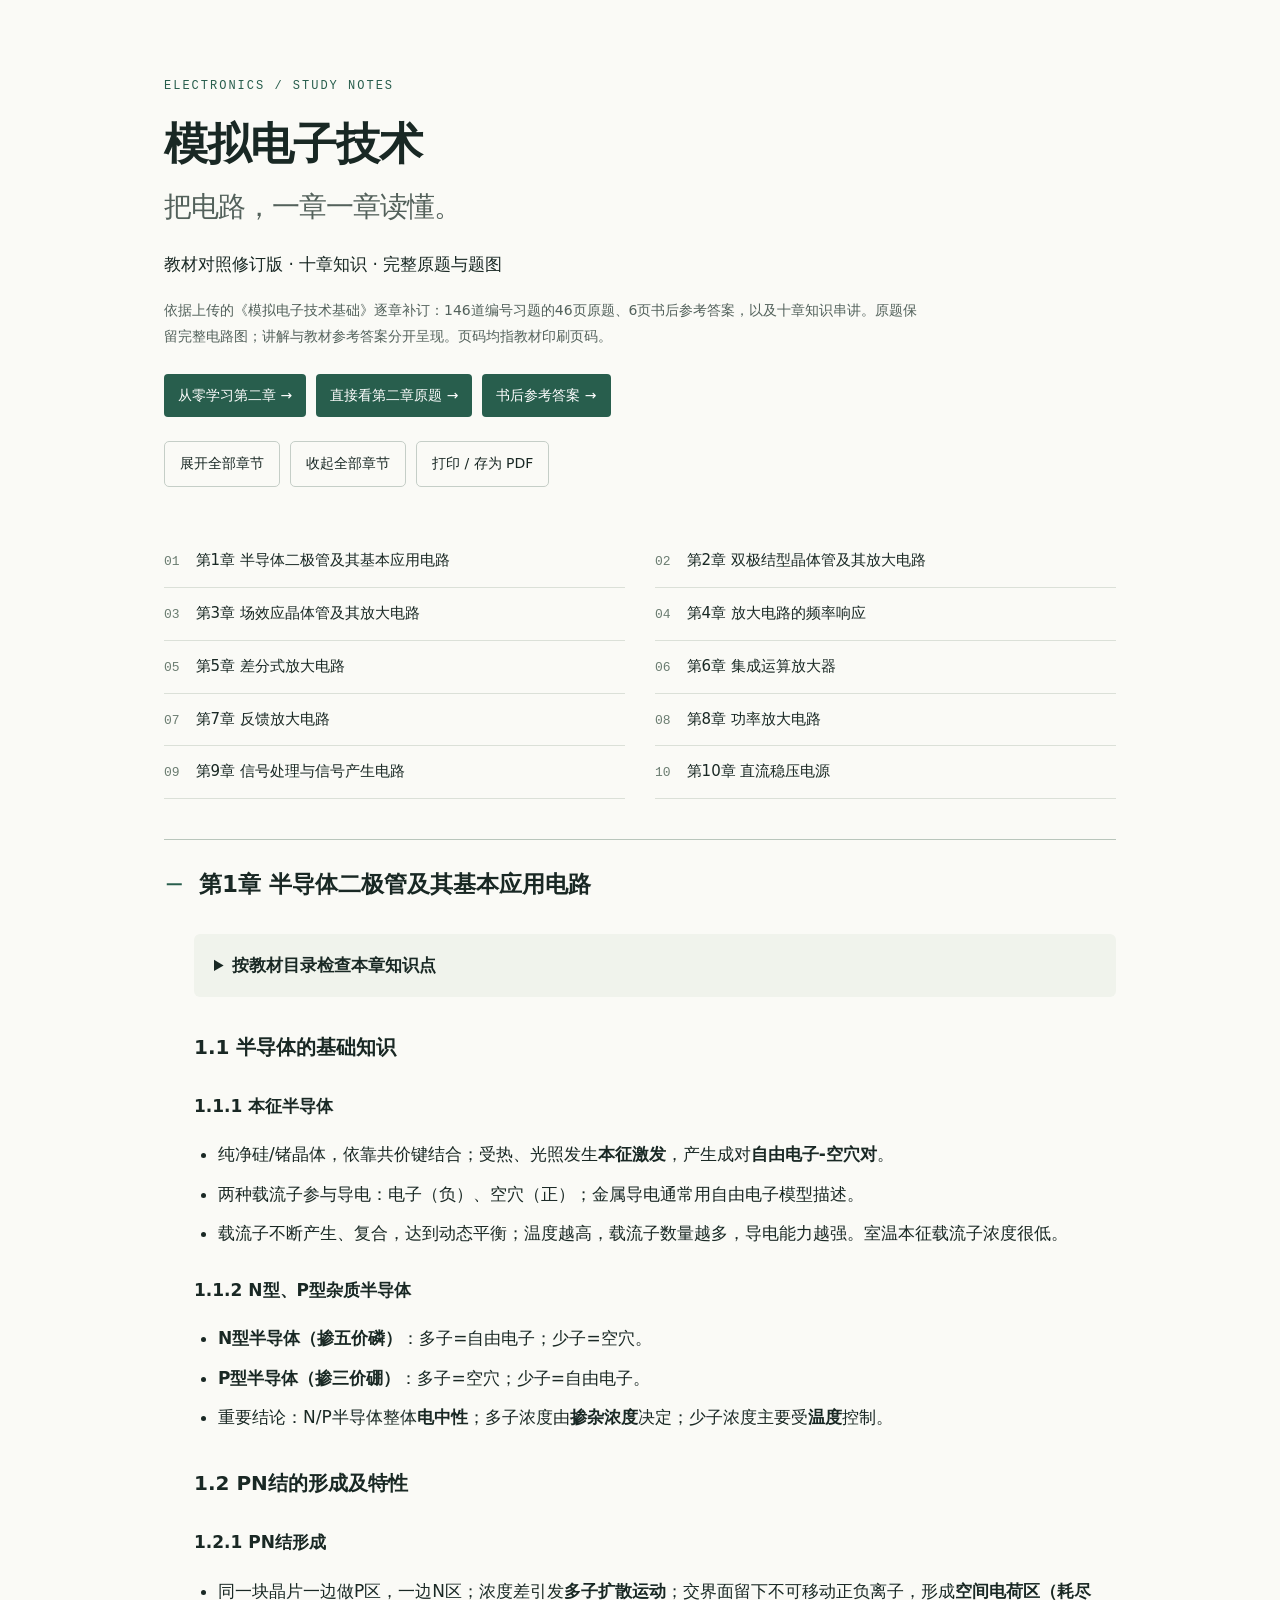
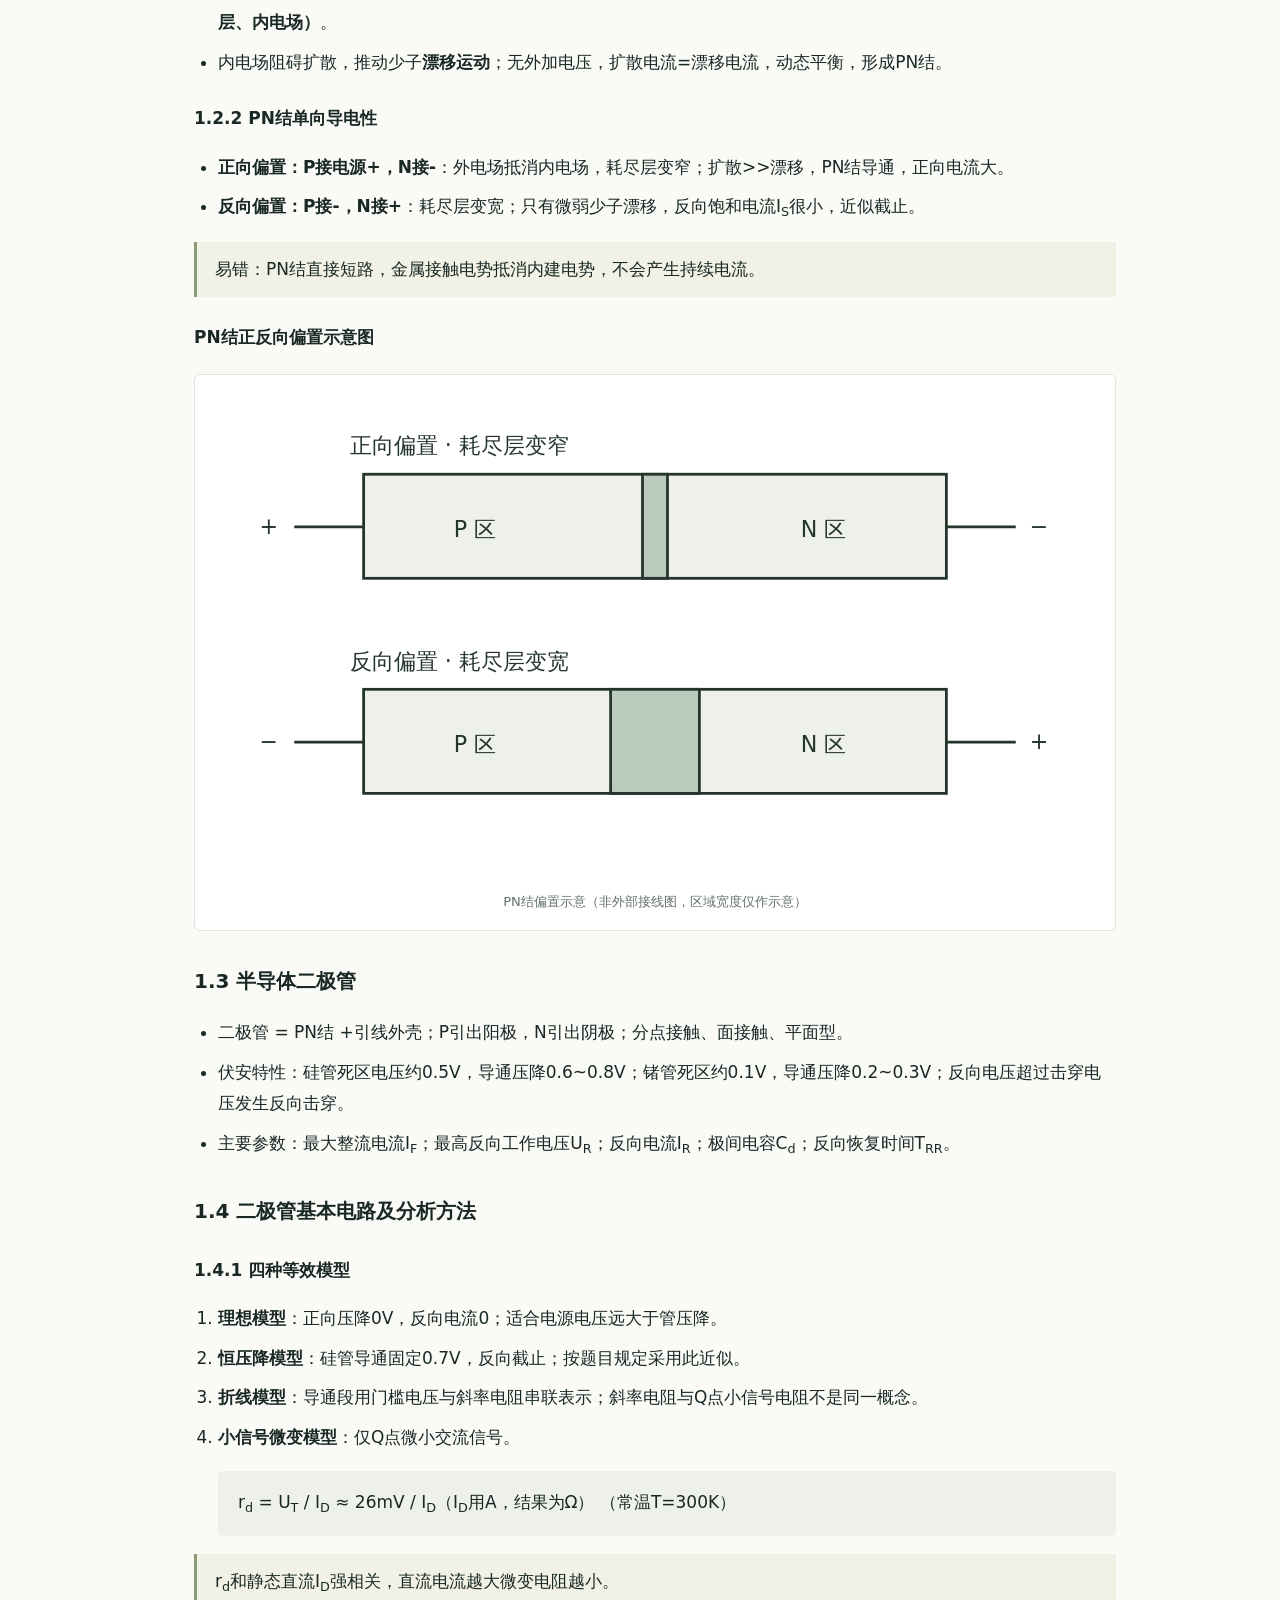
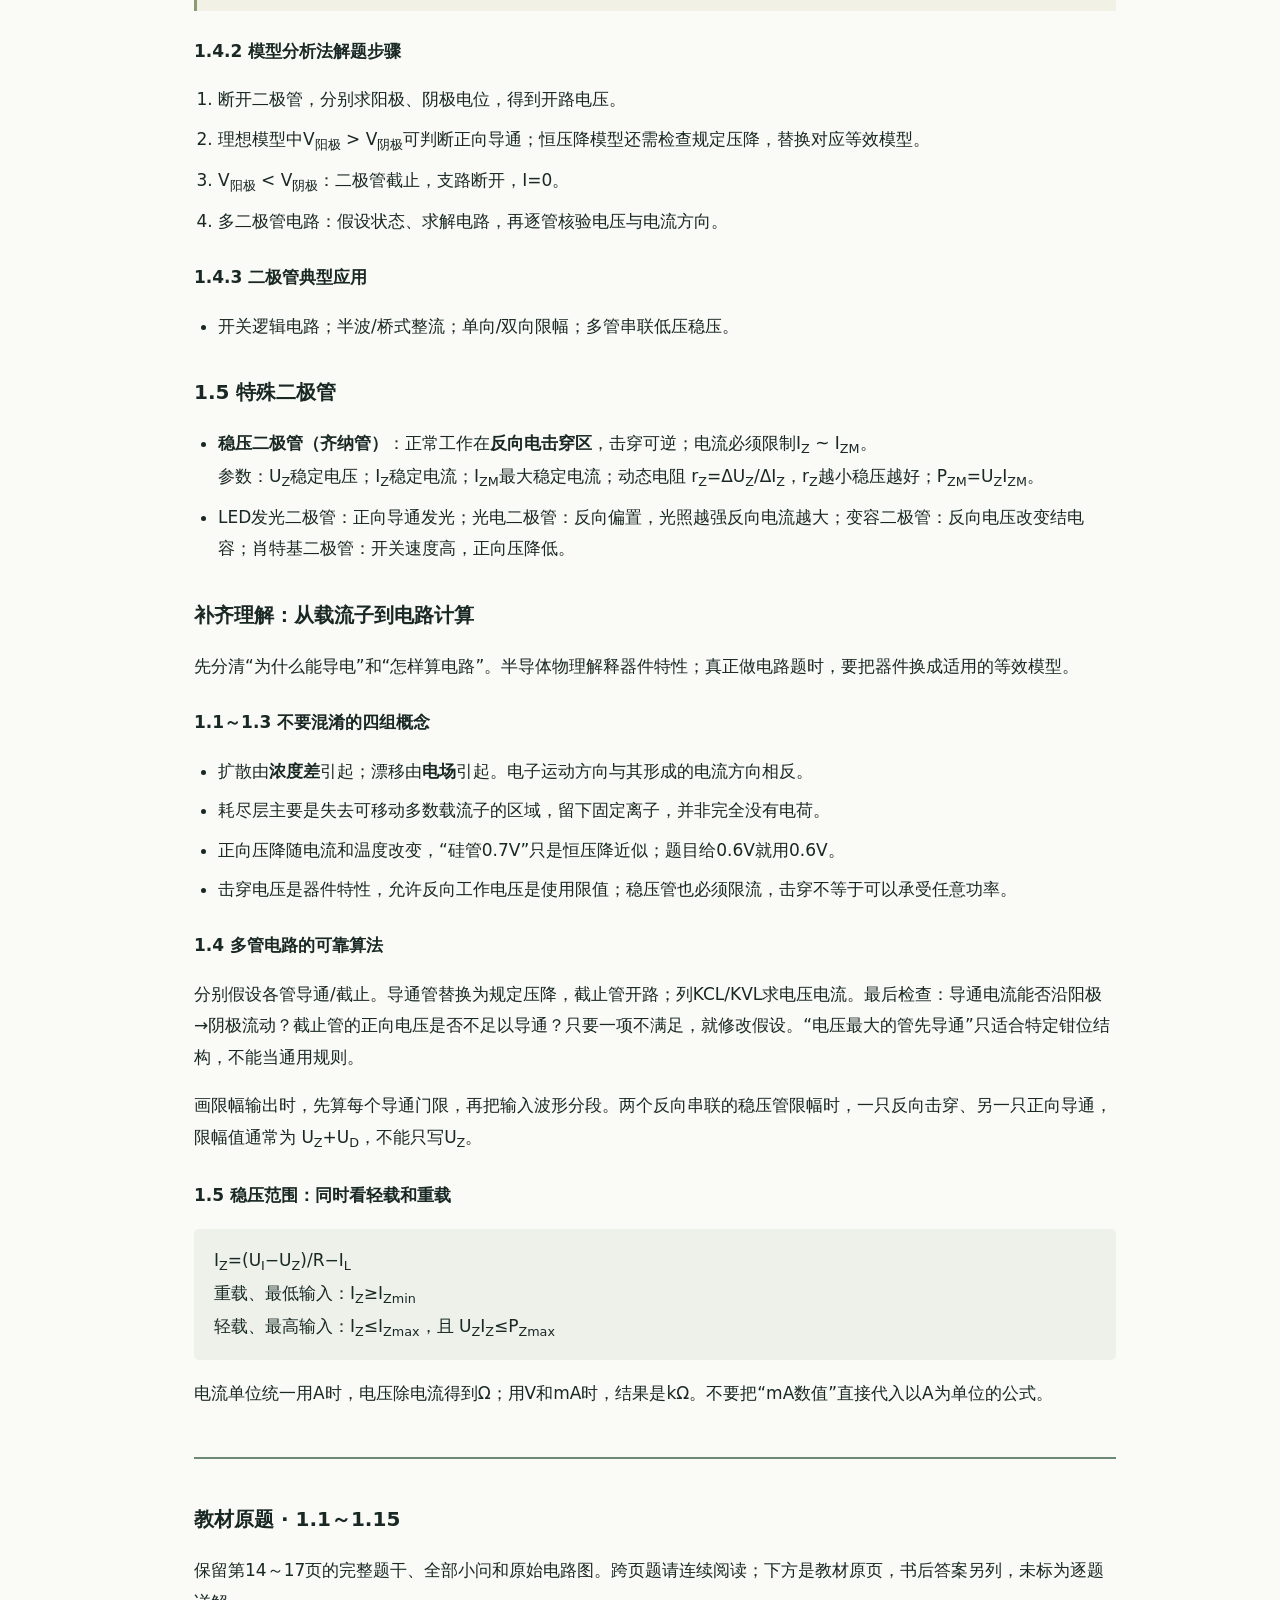
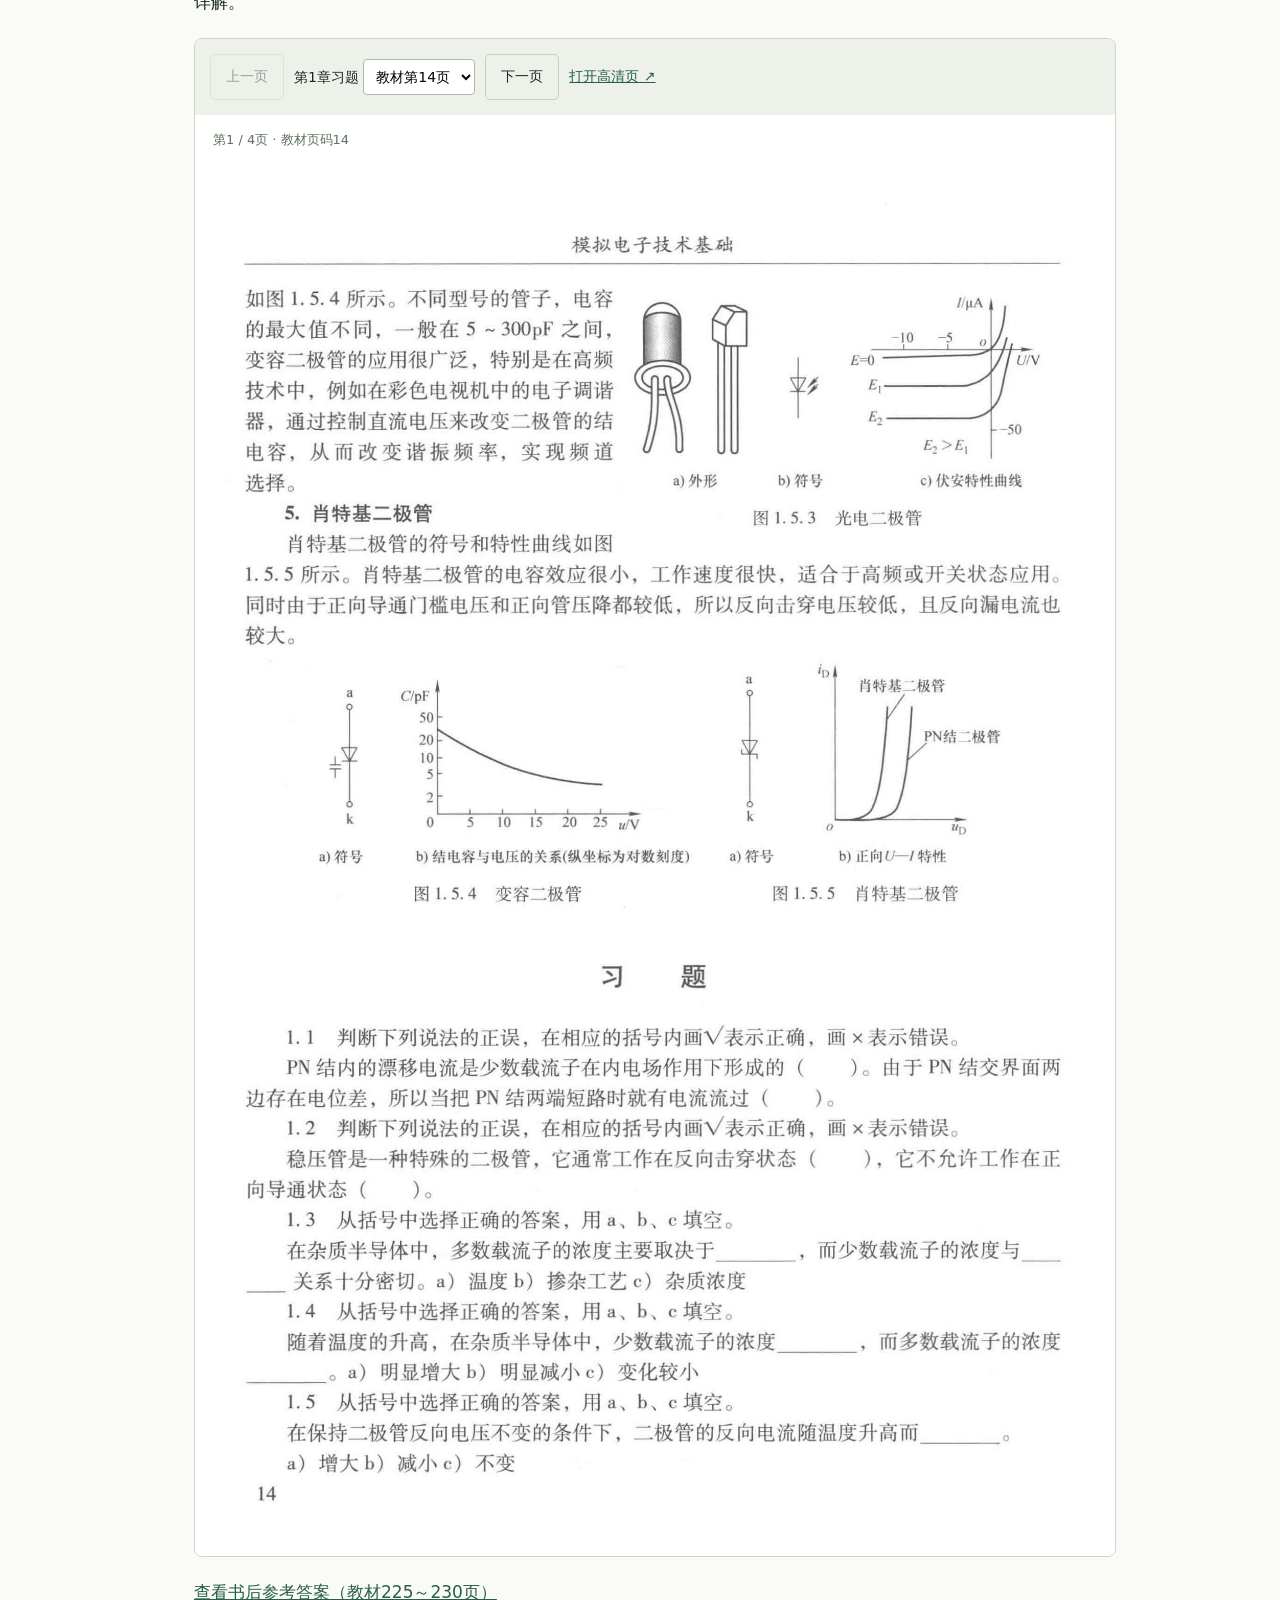
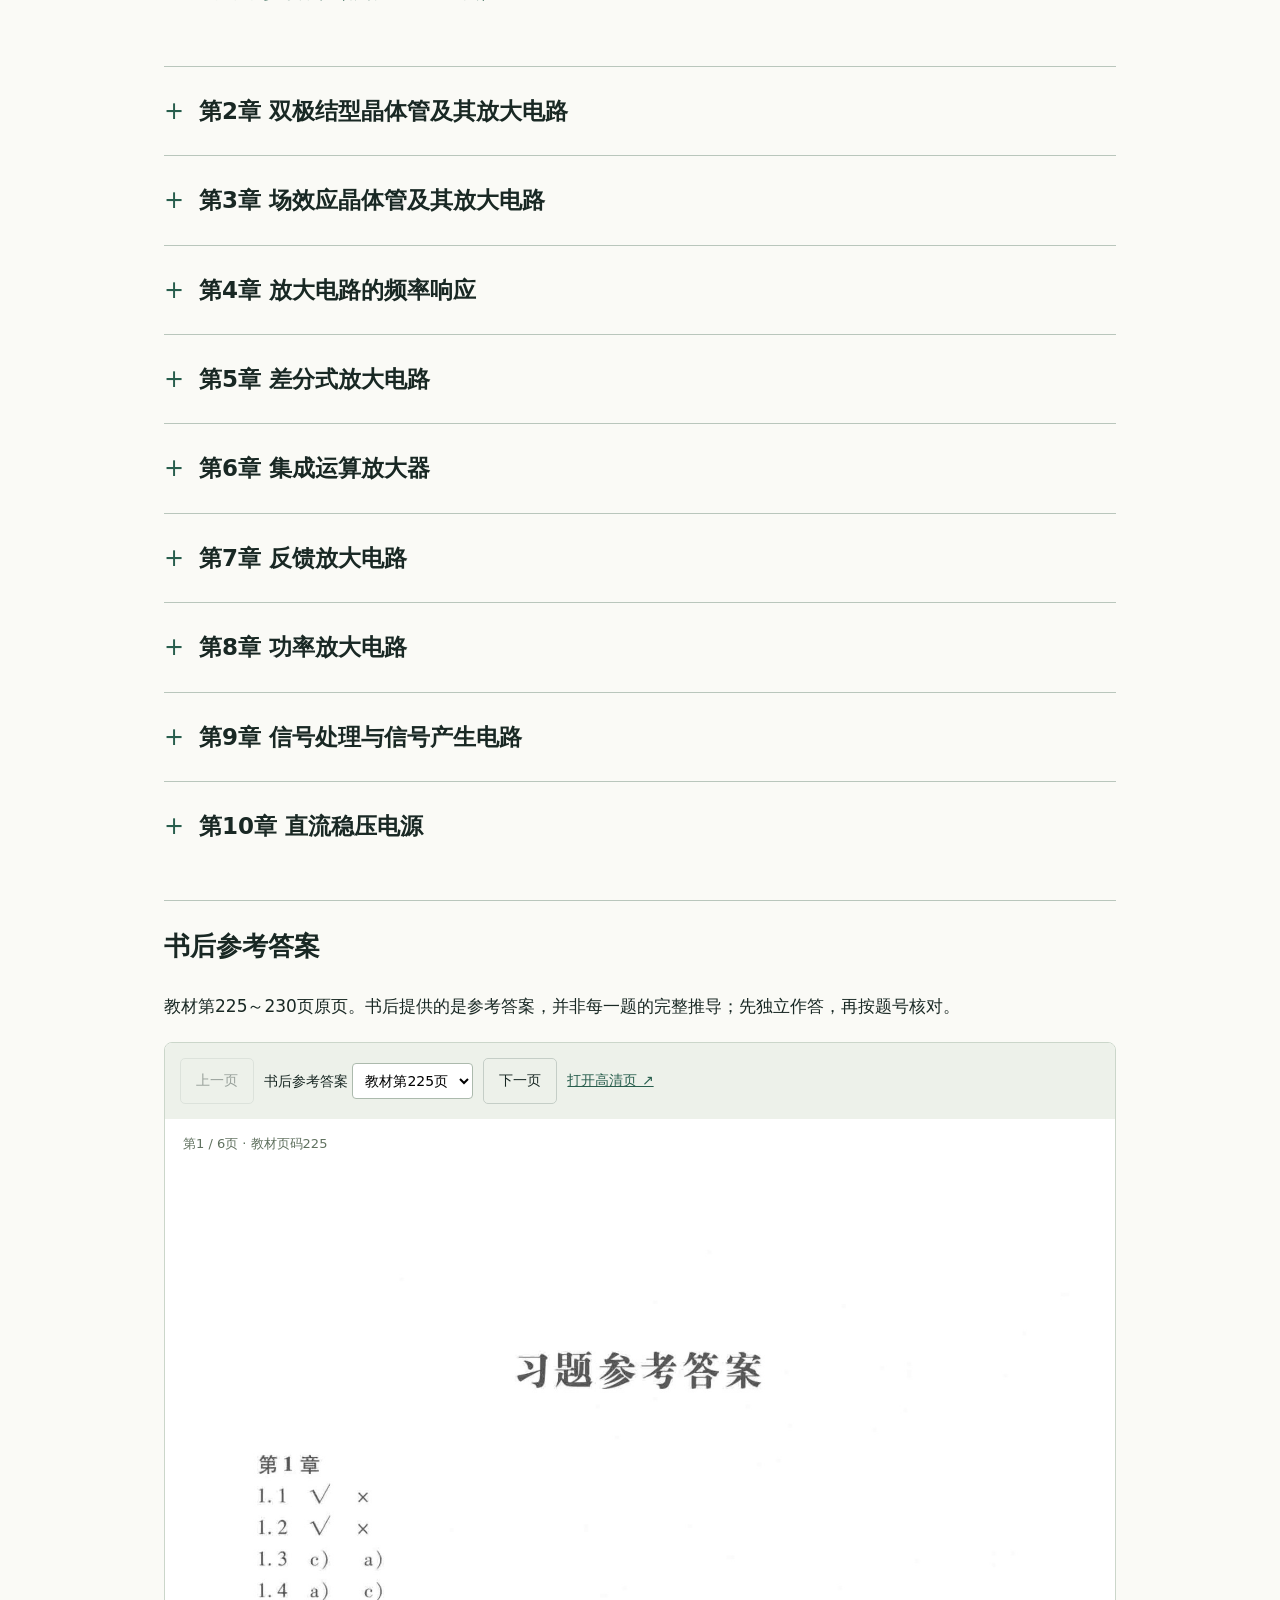
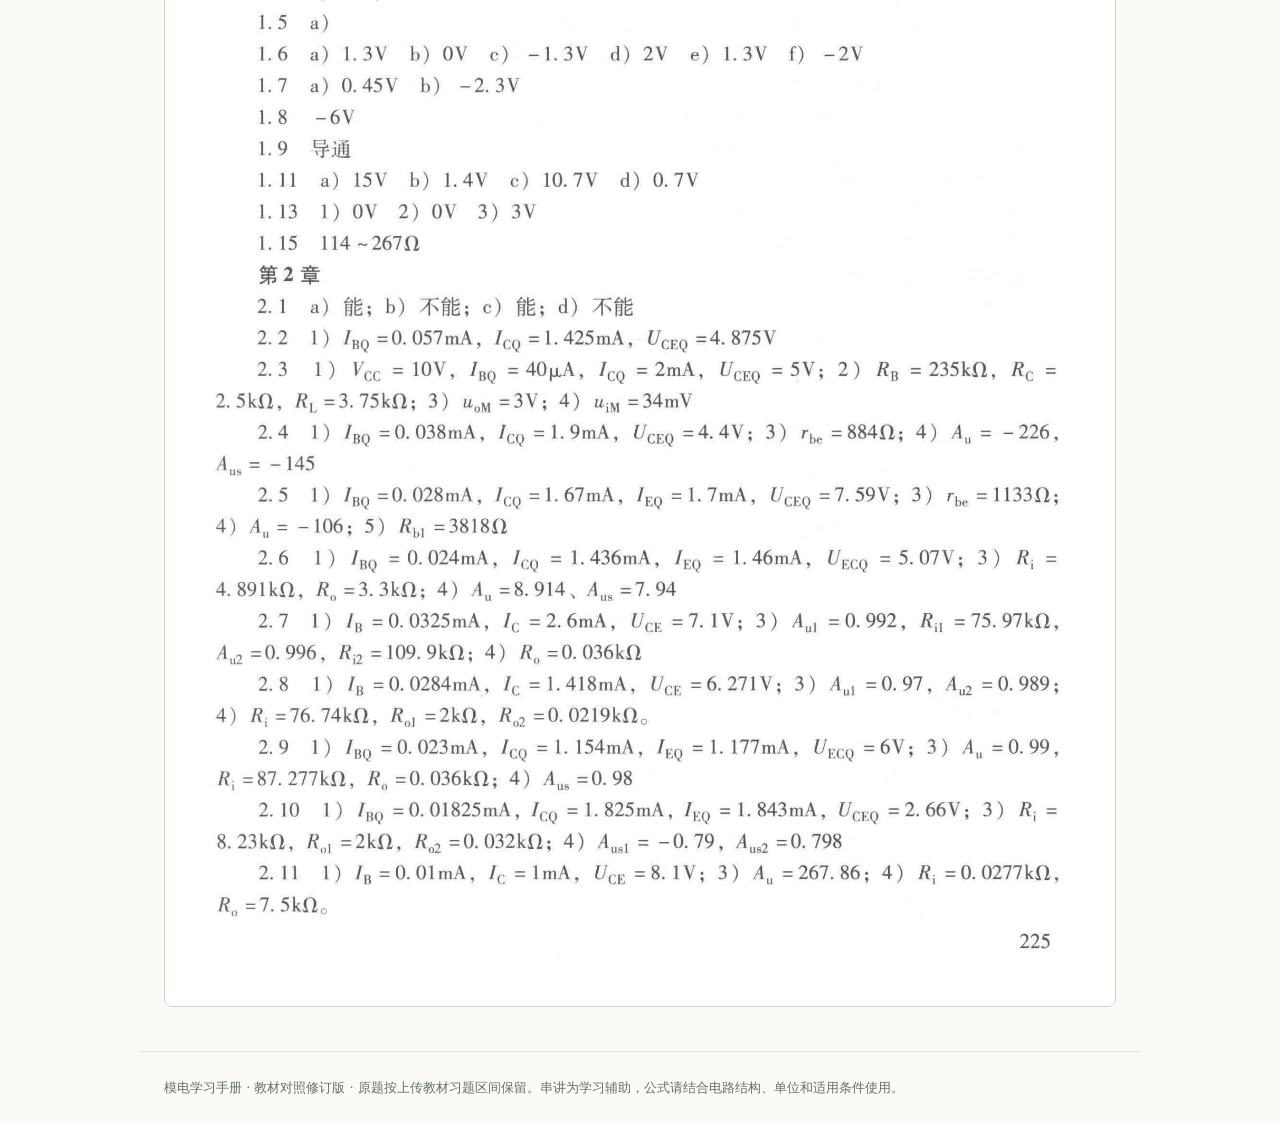
==== commit 37adba43: "经用户确认公开发布52页习题与参考答案，并同步完整教材配套网页" ====
--- a/index.html
+++ b/index.html
@@ -10,7 +10,7 @@
 
 table{width:100%;border-collapse:collapse;font-size:15px;margin:18px 0;display:block;overflow-x:auto}th,td{text-align:left;padding:12px;border-bottom:1px solid #d5dfd7;vertical-align:top}th{background:#e9eee7}td:first-child{min-width:95px}.syllabus{background:#f0f3ec;padding:16px 20px;border-radius:6px;margin:5px 0 24px}.syllabus summary{cursor:pointer;font-weight:600}.reader{border:1px solid #cbd6ca;border-radius:8px;background:#fff;margin:20px 0;overflow:hidden}.reader-controls{display:flex;flex-wrap:wrap;gap:10px;align-items:center;padding:15px;background:#edf1ea}.reader-controls label{font-size:14px}.reader select{font:inherit;padding:8px;border:1px solid #acbaad;border-radius:4px;background:#fff;max-width:100%}.reader img{display:block;width:100%;height:auto}.reader a{color:#285e4d}.reader .full-page{font-size:14px}.page-status{font-size:13px;color:#60715f;padding:0 18px}.exercise-section{margin-top:48px;padding-top:10px;border-top:2px solid #6d8976}.question-index,.quick-start{display:flex;flex-wrap:wrap;gap:10px}.quick-start{margin-top:24px}.quick-start a{background:#285e4d;color:white;padding:9px 14px;text-decoration:none;border-radius:4px;font-size:14px}.question-index button{min-width:55px}button:disabled{opacity:.4;cursor:default}#book-answers{scroll-margin-top:20px;border-top:1px solid #b9c6bc;margin-top:30px}a{color:#285e4d}.exercise-section{scroll-margin-top:15px}.print-note{display:none}@media print{.reader,.question-index,.quick-start,.exercise-section>p:not(.print-note),#book-answers{display:none}.exercise-section:after{content:'原题与题图请在网页中查看高清教材页。'}.syllabus{display:block}}</style></head>
 <body>
-<header><p class="eyebrow">ELECTRONICS / STUDY NOTES</p><h1>模拟电子技术<br><span>把电路，一章一章读懂。</span></h1><p>教材对照修订版 · 十章知识串讲</p><p class="notice">依据《模拟电子技术基础》目录补充十章知识点、公式条件和解题方法。本仓库版本为知识讲义，教材原题扫描页与书后答案原页尚未发布。</p><div class="quick-start"><a href="#chapter-2">从零学习第二章 →</a></div></header><div id="toolbar"><button id="open-all">展开全部章节</button><button id="close-all">收起全部章节</button><button id="print">打印 / 存为 PDF</button></div><nav aria-label="章节目录" id="toc"><a href="#chapter-1"><span>01</span>第1章 半导体二极管及其基本应用电路</a><a href="#chapter-2"><span>02</span>第2章 双极结型晶体管及其放大电路</a><a href="#chapter-3"><span>03</span>第3章 场效应晶体管及其放大电路</a><a href="#chapter-4"><span>04</span>第4章 放大电路的频率响应</a><a href="#chapter-5"><span>05</span>第5章 差分式放大电路</a><a href="#chapter-6"><span>06</span>第6章 集成运算放大器</a><a href="#chapter-7"><span>07</span>第7章 反馈放大电路</a><a href="#chapter-8"><span>08</span>第8章 功率放大电路</a><a href="#chapter-9"><span>09</span>第9章 信号处理与信号产生电路</a><a href="#chapter-10"><span>10</span>第10章 直流稳压电源</a></nav><main>
+<header><p class="eyebrow">ELECTRONICS / STUDY NOTES</p><h1>模拟电子技术<br><span>把电路，一章一章读懂。</span></h1><p>教材对照修订版 · 十章知识 · 完整原题与题图</p><p class="notice">依据上传的《模拟电子技术基础》逐章补订：146道编号习题的46页原题、6页书后参考答案，以及十章知识串讲。原题保留完整电路图；讲解与教材参考答案分开呈现。页码均指教材印刷页码。</p><div class="quick-start"><a href="#chapter-2">从零学习第二章 →</a><a href="#exercises-2">直接看第二章原题 →</a><a href="#book-answers">书后参考答案 →</a></div></header><div id="toolbar"><button id="open-all">展开全部章节</button><button id="close-all">收起全部章节</button><button id="print">打印 / 存为 PDF</button></div><nav aria-label="章节目录" id="toc"><a href="#chapter-1"><span>01</span>第1章 半导体二极管及其基本应用电路</a><a href="#chapter-2"><span>02</span>第2章 双极结型晶体管及其放大电路</a><a href="#chapter-3"><span>03</span>第3章 场效应晶体管及其放大电路</a><a href="#chapter-4"><span>04</span>第4章 放大电路的频率响应</a><a href="#chapter-5"><span>05</span>第5章 差分式放大电路</a><a href="#chapter-6"><span>06</span>第6章 集成运算放大器</a><a href="#chapter-7"><span>07</span>第7章 反馈放大电路</a><a href="#chapter-8"><span>08</span>第8章 功率放大电路</a><a href="#chapter-9"><span>09</span>第9章 信号处理与信号产生电路</a><a href="#chapter-10"><span>10</span>第10章 直流稳压电源</a></nav><main>
 
 <!-- ========== 第1章 ========== -->
 <details class="chapter" id="chapter-1" open><summary><h2>第1章 半导体二极管及其基本应用电路</h2></summary><div class="chapter-body"><details class="syllabus"><summary>按教材目录检查本章知识点</summary><table><tr><th>节 / 起始页</th><th>内容</th><th>学完应会</th></tr><tr><td>1.1<br>p.1</td><td>本征、杂质半导体</td><td>分清电子/空穴、多子/少子，解释电中性</td></tr><tr><td>1.2<br>p.3</td><td>PN结</td><td>扩散与漂移、耗尽层、正反向偏置</td></tr><tr><td>1.3<br>p.4</td><td>二极管</td><td>结构、伏安特性、主要参数</td></tr><tr><td>1.4<br>p.7</td><td>基本应用电路</td><td>选模型→假设状态→列方程→检验</td></tr><tr><td>1.5<br>p.12</td><td>特殊二极管</td><td>稳压管、发光管等器件的工作方式</td></tr></table></details>
@@ -93,7 +93,7 @@
 <h4>1.4 多管电路的可靠算法</h4><p>分别假设各管导通/截止。导通管替换为规定压降，截止管开路；列KCL/KVL求电压电流。最后检查：导通电流能否沿阳极→阴极流动？截止管的正向电压是否不足以导通？只要一项不满足，就修改假设。“电压最大的管先导通”只适合特定钳位结构，不能当通用规则。</p>
 <p>画限幅输出时，先算每个导通门限，再把输入波形分段。两个反向串联的稳压管限幅时，一只反向击穿、另一只正向导通，限幅值通常为 U<sub>Z</sub>+U<sub>D</sub>，不能只写U<sub>Z</sub>。</p>
 <h4>1.5 稳压范围：同时看轻载和重载</h4><div class="formula">I<sub>Z</sub>=(U<sub>I</sub>−U<sub>Z</sub>)/R−I<sub>L</sub><br>重载、最低输入：I<sub>Z</sub>≥I<sub>Zmin</sub><br>轻载、最高输入：I<sub>Z</sub>≤I<sub>Zmax</sub>，且 U<sub>Z</sub>I<sub>Z</sub>≤P<sub>Zmax</sub></div><p>电流单位统一用A时，电压除电流得到Ω；用V和mA时，结果是kΩ。不要把“mA数值”直接代入以A为单位的公式。</p>
-</div></details>
+<section class="exercise-section" id="exercises-1"><h3>教材原题 · 1.1～1.15</h3><p>保留第14～17页的完整题干、全部小问和原始电路图。跨页题请连续阅读；下方是教材原页，书后答案另列，未标为逐题详解。</p><div class="reader" data-start="14" data-end="17"><div class="reader-controls"><button type="button" data-step="-1">上一页</button><label>第1章习题 <select aria-label="选择第1章习题"><option value="14">教材第14页</option><option value="15">教材第15页</option><option value="16">教材第16页</option><option value="17">教材第17页</option></select></label><button type="button" data-step="1">下一页</button><a class="full-page" href="pages/p14.jpg" target="_blank" rel="noopener">打开高清页 ↗</a></div><p class="page-status" aria-live="polite">第1 / 4页 · 教材页码14</p><a class="page-link" href="pages/p14.jpg" target="_blank" rel="noopener"><img loading="lazy" decoding="async" src="pages/p14.jpg" alt="第1章习题，教材第14页；点击查看高清原页" width="1800" height="2700"></a></div><p><a href="#book-answers">查看书后参考答案（教材225～230页）</a></p></section></div></details>
 
 <!-- ========== 第2章 ========== -->
 <details class="chapter" id="chapter-2"><summary><h2>第2章 双极结型晶体管及其放大电路</h2></summary><div class="chapter-body"><details class="syllabus"><summary>按教材目录检查本章知识点</summary><table><tr><th>节 / 起始页</th><th>内容</th><th>学完应会</th></tr><tr><td>2.1<br>p.18</td><td>BJT</td><td>结构、放大原理、特性曲线、参数</td></tr><tr><td>2.2<br>p.25</td><td>共射电路</td><td>偏置、电源、负载、耦合电容分别干什么</td></tr><tr><td>2.3<br>p.27</td><td>分析方法</td><td>直/交流负载线、小信号模型、四项动态指标</td></tr><tr><td>2.4<br>p.34</td><td>静态工作点稳定</td><td>温度影响、分压偏置、射极负反馈</td></tr><tr><td>2.5<br>p.40</td><td>共集电路</td><td>射极跟随器的Q点、增益和电阻</td></tr><tr><td>2.6<br>p.43</td><td>共基电路</td><td>输入在发射极，同相、小输入电阻</td></tr><tr><td>2.7<br>p.45</td><td>多级电路</td><td>共射—共基、共集—共集、阻容耦合</td></tr></table></details>
@@ -191,7 +191,7 @@
 <h4>2.7.2 共集—共集：复合管/达林顿连接</h4><p>前管发射极电流成为后管基极电流。对于同极性达林顿管，总电流增益 β≈β₁β₂+β₁+β₂，常近似β₁β₂；两个发射结串联，导通需要约两个U<sub>BE</sub>。它提供很高的输入电阻和电流增益，但输出摆幅会受到额外结压降限制。</p>
 <h4>2.7.3 阻容耦合：先算后一级，再回头算前一级</h4><p>第一级的实际交流负载是它的集电极电阻与第二级输入电阻并联；第二级再接最终R<sub>L</sub>。先算R<sub>i2</sub>，再算带这个负载的A<sub>u1</sub>，最后 A<sub>u</sub>=A<sub>u1</sub>A<sub>u2</sub>。总输入电阻取第一级，总输出电阻取末级。</p>
 <details class="answer"><summary>跟着算：教材2.2的静态工作点</summary><div><p>按题给 R<sub>B</sub>=200kΩ、R<sub>C</sub>=5kΩ、V<sub>CC</sub>=12V、U<sub>BE</sub>=0.6V、β=25：</p><p>① 基极回路：I<sub>BQ</sub>=(12−0.6)/200k=57μA。<br>② 集电极电流：I<sub>CQ</sub>=25×57μA=1.425mA。<br>③ 集电极回路：U<sub>CEQ</sub>=12−1.425mA×5kΩ=4.875V。<br>④ 检查：V<sub>C</sub>=4.875V&gt;V<sub>B</sub>=0.6V，集电结反偏，放大区假设成立。</p><p>图解法画出(12V,0)和(0,2.4mA)的连线，再与I<sub>B</sub>≈57μA的特性曲线相交。图上读数会有近似误差；作图时应以教材给定特性曲线为准。</p></div></details>
-</div></details>
+<section class="exercise-section" id="exercises-2"><h3>教材原题 · 2.1～2.12</h3><p>保留第51～56页的完整题干、全部小问和原始电路图。跨页题请连续阅读；下方是教材原页，书后答案另列，未标为逐题详解。</p><div class="question-index"><button type="button" data-page="51">2.1</button><button type="button" data-page="52">2.2</button><button type="button" data-page="52">2.3</button><button type="button" data-page="52">2.4</button><button type="button" data-page="52">2.5</button><button type="button" data-page="53">2.6</button><button type="button" data-page="54">2.7</button><button type="button" data-page="54">2.8</button><button type="button" data-page="54">2.9</button><button type="button" data-page="55">2.10</button><button type="button" data-page="55">2.11</button><button type="button" data-page="55">2.12</button></div><p class="notice">2.4题图在53页；2.5、2.6、2.9、2.11、2.12含跨页内容，请连同下一页阅读。</p><div class="reader" data-start="51" data-end="56"><div class="reader-controls"><button type="button" data-step="-1">上一页</button><label>第2章习题 <select aria-label="选择第2章习题"><option value="51">教材第51页</option><option value="52">教材第52页</option><option value="53">教材第53页</option><option value="54">教材第54页</option><option value="55">教材第55页</option><option value="56">教材第56页</option></select></label><button type="button" data-step="1">下一页</button><a class="full-page" href="pages/p51.jpg" target="_blank" rel="noopener">打开高清页 ↗</a></div><p class="page-status" aria-live="polite">第1 / 6页 · 教材页码51</p><a class="page-link" href="pages/p51.jpg" target="_blank" rel="noopener"><img loading="lazy" decoding="async" src="pages/p51.jpg" alt="第2章习题，教材第51页；点击查看高清原页" width="1800" height="2700"></a></div><p><a href="#book-answers">查看书后参考答案（教材225～230页）</a></p></section></div></details>
 
 <!-- ========== 第3章 ========== -->
 <details class="chapter" id="chapter-3"><summary><h2>第3章 场效应晶体管及其放大电路</h2></summary><div class="chapter-body"><details class="syllabus"><summary>按教材目录检查本章知识点</summary><table><tr><th>节 / 起始页</th><th>内容</th><th>学完应会</th></tr><tr><td>3.1<br>p.57</td><td>JFET</td><td>结构、输出/转移特性、方程、参数</td></tr><tr><td>3.2<br>p.62</td><td>MOSFET</td><td>N增强、N耗尽、P沟道、沟道调制、参数</td></tr><tr><td>3.3<br>p.70</td><td>放大电路</td><td>直流分析、图解、小信号分析</td></tr></table></details>
@@ -229,7 +229,7 @@
 <h4>3.2 N增强、N耗尽和P沟道</h4><p>N增强型在U<sub>GS</sub>=0时通常没有导电沟道；N耗尽型在零栅压时已有沟道，负栅压削弱、正栅压增强。P沟道用U<sub>SG</sub>、U<sub>SD</sub>和阈值绝对值判断更清楚，电流与电压极性对应反转。</p><div class="formula">N增强型，令V<sub>OV</sub>=U<sub>GS</sub>−U<sub>T</sub>：<br>截止：V<sub>OV</sub>≤0；可变电阻区：0≤U<sub>DS</sub>&lt;V<sub>OV</sub>；饱和区：U<sub>DS</sub>≥V<sub>OV</sub>&gt;0。<br>若定义 I<sub>D</sub>=K V<sub>OV</sub>²，则 g<sub>m</sub>=2K V<sub>OV</sub>=2I<sub>DQ</sub>/V<sub>OV</sub>。</div><p>不同书可能把1/2放进K，也可能写在式子前面，代数值前先核对定义。MOS的“饱和区”是常用放大区，和BJT“饱和后不能线性放大”含义不同。</p>
 <h4>3.2.4 沟道长度调制</h4><p>恒流区的曲线仍略向上倾斜，可以用 I<sub>D</sub>≈K V<sub>OV</sub>²(1+λU<sub>DS</sub>)描述，小信号输出电阻近似r<sub>o</sub>≈1/(λI<sub>DQ</sub>)。若不可忽略，共源的交流负载还要并联r<sub>o</sub>。</p>
 <h4>3.3 解二次方程之后，一定筛根</h4><p>先用I<sub>G</sub>≈0求栅极电位，再写 U<sub>GS</sub>=U<sub>G</sub>−I<sub>D</sub>R<sub>S</sub>，与器件方程联立。所得根必须满足所假定工作区，且计算U<sub>DS</sub>后再次检查。图解法就是把偏置直线与转移曲线求交点。</p><div class="formula">共源，未旁路R<sub>S</sub>且忽略r<sub>o</sub>：A<sub>u</sub>≈−g<sub>m</sub>R′<sub>D</sub>/(1+g<sub>m</sub>R<sub>S</sub>)<br>共漏：A<sub>u</sub>≈g<sub>m</sub>R′<sub>S</sub>/(1+g<sub>m</sub>R′<sub>S</sub>)<br>共栅：A<sub>u</sub>≈+g<sub>m</sub>R′<sub>D</sub>，器件输入电阻约1/g<sub>m</sub></div><p>“栅极不取电流”不代表整个放大电路输入电阻无穷大：偏置电阻会限制R<sub>i</sub>。共漏输出电阻约R<sub>S</sub>∥1/g<sub>m</sub>，前提是忽略体效应和r<sub>o</sub>。</p>
-</div></details>
+<section class="exercise-section" id="exercises-3"><h3>教材原题 · 3.1～3.13</h3><p>保留第80～83页的完整题干、全部小问和原始电路图。跨页题请连续阅读；下方是教材原页，书后答案另列，未标为逐题详解。</p><div class="reader" data-start="80" data-end="83"><div class="reader-controls"><button type="button" data-step="-1">上一页</button><label>第3章习题 <select aria-label="选择第3章习题"><option value="80">教材第80页</option><option value="81">教材第81页</option><option value="82">教材第82页</option><option value="83">教材第83页</option></select></label><button type="button" data-step="1">下一页</button><a class="full-page" href="pages/p80.jpg" target="_blank" rel="noopener">打开高清页 ↗</a></div><p class="page-status" aria-live="polite">第1 / 4页 · 教材页码80</p><a class="page-link" href="pages/p80.jpg" target="_blank" rel="noopener"><img loading="lazy" decoding="async" src="pages/p80.jpg" alt="第3章习题，教材第80页；点击查看高清原页" width="1800" height="2700"></a></div><p><a href="#book-answers">查看书后参考答案（教材225～230页）</a></p></section></div></details>
 
 <!-- ========== 第4章 放大电路的频率响应 ========== -->
 <details class="chapter" id="chapter-4"><summary><h2>第4章 放大电路的频率响应</h2></summary><div class="chapter-body"><details class="syllabus"><summary>按教材目录检查本章知识点</summary><table><tr><th>节 / 起始页</th><th>内容</th><th>学完应会</th></tr><tr><td>4.1<br>p.84</td><td>单时间常数RC</td><td>低通、高通及幅频/相频特性</td></tr><tr><td>4.2<br>p.88</td><td>BJT高频模型</td><td>混合π、β频响、共基频响</td></tr><tr><td>4.3<br>p.92</td><td>放大器频响</td><td>共射、改善高频性能、增益带宽、多级</td></tr></table></details>
@@ -263,7 +263,7 @@
 <h4>4.2.1～4.2.3 混合π、β截止频率与共基</h4><p>混合π模型包括r<sub>b′e</sub>、g<sub>m</sub>v<sub>b′e</sub>受控源、C<sub>b′e</sub>和C<sub>b′c</sub>，必要时还包括基区电阻和输出电阻。结电容在中频近似开路，在高频必须保留。</p><div class="formula">单极点近似：β(jf)=β₀/(1+jf/f<sub>β</sub>)<br>f<sub>T</sub>=f<sub>β</sub>√(β₀²−1)≈β₀f<sub>β</sub>（β₀≫1）<br>α=β/(1+β)，对应f<sub>α</sub>≈(1+β₀)f<sub>β</sub></div><p>f<sub>β</sub>是β下降至中频值的0.707倍处；f<sub>T</sub>是|β|=1处。共基电流增益虽然小于1，但其截止频率通常比共射电流增益的截止频率高得多。</p>
 <h4>4.3.1 找电容“看见”的电阻</h4><p>估计某个拐点时，计算电容两端看到的等效电阻，不能随便选图上最近的电阻。耦合电容通常看到两侧等效电阻之和；射极旁路电容还会看到经晶体管折算的低阻通路。</p><div class="formula">单个低频极点：f<sub>L</sub>≈1/(2πR<sub>eq</sub>C)<br>共射密勒近似：C<sub>in</sub>≈C<sub>b′e</sub>+(1−A<sub>v</sub>)C<sub>b′c</sub><br>输入极点占主导时：f<sub>H</sub>≈1/(2πR<sub>in,eq</sub>C<sub>in</sub>)</div>
 <h4>4.3.2～4.3.3 改善频响与级联</h4><p>降低高阻节点的等效电阻、减弱密勒效应、采用共射—共基组合，都能改善高频性能，但应同时检查增益、负载和功耗。增益带宽积近似恒定只适用于相应单主极点模型或限定参数变化，不能推广到任意放大器。</p><div class="formula">n个相同、相互加载已计入的单极点级联：<br>f<sub>H,total</sub>=f<sub>H,单级</sub>√(2<sup>1/n</sup>−1)<br>f<sub>L,total</sub>=f<sub>L,单级</sub>/√(2<sup>1/n</sup>−1)</div><p>总增益相乘、相位相加、dB相加。检查波形失真时，还要同时看输入频率是否在通带内，以及输出幅度是否超过线性摆幅。</p>
-</div></details>
+<section class="exercise-section" id="exercises-4"><h3>教材原题 · 4.1～4.13</h3><p>保留第99～103页的完整题干、全部小问和原始电路图。跨页题请连续阅读；下方是教材原页，书后答案另列，未标为逐题详解。</p><div class="reader" data-start="99" data-end="103"><div class="reader-controls"><button type="button" data-step="-1">上一页</button><label>第4章习题 <select aria-label="选择第4章习题"><option value="99">教材第99页</option><option value="100">教材第100页</option><option value="101">教材第101页</option><option value="102">教材第102页</option><option value="103">教材第103页</option></select></label><button type="button" data-step="1">下一页</button><a class="full-page" href="pages/p99.jpg" target="_blank" rel="noopener">打开高清页 ↗</a></div><p class="page-status" aria-live="polite">第1 / 5页 · 教材页码99</p><a class="page-link" href="pages/p99.jpg" target="_blank" rel="noopener"><img loading="lazy" decoding="async" src="pages/p99.jpg" alt="第4章习题，教材第99页；点击查看高清原页" width="1800" height="2700"></a></div><p><a href="#book-answers">查看书后参考答案（教材225～230页）</a></p></section></div></details>
 
 <!-- ========== 第5章 差分放大电路 ========== -->
 <details class="chapter" id="chapter-5"><summary><h2>第5章 差分式放大电路</h2></summary><div class="chapter-body"><details class="syllabus"><summary>按教材目录检查本章知识点</summary><table><tr><th>节 / 起始页</th><th>内容</th><th>学完应会</th></tr><tr><td>5.1～5.3<br>p.104</td><td>零点漂移</td><td>含义、成因、抑制措施</td></tr><tr><td>5.4<br>p.105</td><td>差分电路</td><td>结构、抑制原理、双入双出、双入单出、单入、恒流源</td></tr><tr><td>5.5<br>p.121</td><td>电压传输特性</td><td>尾电流如何在两支路之间转移</td></tr><tr><td>5.6<br>p.121</td><td>四种接法</td><td>统一输入输出定义后比较指标</td></tr></table></details>
@@ -304,7 +304,7 @@
 <h4>5.4.3～5.4.5 先定义差和共，再套增益</h4><div class="formula">u<sub>id</sub>=u<sub>i1</sub>−u<sub>i2</sub>；u<sub>ic</sub>=(u<sub>i1</sub>+u<sub>i2</sub>)/2<br>差模：两输入分别为+u<sub>id</sub>/2、−u<sub>id</sub>/2<br>共模：两输入都为u<sub>ic</sub></div><p>纯差模时，公共发射极节点为交流虚地。双端输出若跨接一个R<sub>L</sub>，半电路中每一边看到的是<strong>R<sub>L</sub>/2</strong>，因此R′<sub>C</sub>=R<sub>C</sub>∥(R<sub>L</sub>/2)。单端输出负载对地时，按实际支路接法重新列方程。</p><p>单端输入u<sub>i1</sub>=u<sub>i</sub>、u<sub>i2</sub>=0，并不是“只有差模”：它同时包含u<sub>id</sub>=u<sub>i</sub>和u<sub>ic</sub>=u<sub>i</sub>/2。严格计算需把差模输出与共模输出相加。</p>
 <h4>5.4.6 尾电流源的意义</h4><p>共模半电路中，每侧看到的尾电阻是2R<sub>E</sub>。单端共模增益可近似写成 −βR<sub>C</sub>/[r<sub>be</sub>+2(β+1)R<sub>E</sub>]（对称、空载、忽略输出电阻）。尾电流源动态电阻越大，共模增益越小。完全对称的双端输出共模增益理想为零，实际失配会使其不为零。</p>
 <h4>5.5～5.6 从线性放大到电流转向</h4><div class="formula">理想匹配双管、忽略基极电流时：<br>I<sub>C1</sub>−I<sub>C2</sub>≈I<sub>T</sub>tanh[u<sub>id</sub>/(2U<sub>T</sub>)]</div><p>输入差值很小时曲线近似直线；差值很大时尾电流几乎全部流入一侧，不能继续按小信号增益外推。四种接法的比较必须保持u<sub>id</sub>和输出极性定义一致；单端从另一侧取输出，增益符号反转。</p>
-</div></details>
+<section class="exercise-section" id="exercises-5"><h3>教材原题 · 5.1～5.19</h3><p>保留第122～126页的完整题干、全部小问和原始电路图。跨页题请连续阅读；下方是教材原页，书后答案另列，未标为逐题详解。</p><div class="reader" data-start="122" data-end="126"><div class="reader-controls"><button type="button" data-step="-1">上一页</button><label>第5章习题 <select aria-label="选择第5章习题"><option value="122">教材第122页</option><option value="123">教材第123页</option><option value="124">教材第124页</option><option value="125">教材第125页</option><option value="126">教材第126页</option></select></label><button type="button" data-step="1">下一页</button><a class="full-page" href="pages/p122.jpg" target="_blank" rel="noopener">打开高清页 ↗</a></div><p class="page-status" aria-live="polite">第1 / 5页 · 教材页码122</p><a class="page-link" href="pages/p122.jpg" target="_blank" rel="noopener"><img loading="lazy" decoding="async" src="pages/p122.jpg" alt="第5章习题，教材第122页；点击查看高清原页" width="1800" height="2700"></a></div><p><a href="#book-answers">查看书后参考答案（教材225～230页）</a></p></section></div></details>
 
 <!-- ========== 第6章 集成运算放大器 ========== -->
 <details class="chapter" id="chapter-6"><summary><h2>第6章 集成运算放大器</h2></summary><div class="chapter-body"><details class="syllabus"><summary>按教材目录检查本章知识点</summary><table><tr><th>节 / 起始页</th><th>内容</th><th>学完应会</th></tr><tr><td>6.1<br>p.127</td><td>集成运放</td><td>内部结构和传输特性</td></tr><tr><td>6.2<br>p.131</td><td>理想模型</td><td>理想参数、线性区与饱和区</td></tr><tr><td>6.3<br>p.132</td><td>线性应用</td><td>比例、加法、减法、积分、微分</td></tr><tr><td>6.4<br>p.140</td><td>非线性应用</td><td>单门限、迟滞、集成比较器、性能比较</td></tr></table></details>
@@ -378,7 +378,7 @@
 <h4>6.3 不背复杂公式，直接列节点电流</h4><p>先求同相端电位，再令反相端与它近似相等；用虚断在反相端列KCL。多个输入分别写电流，电容写 i=C·du/dt，就能统一推导比例、加减、积分与微分。</p><div class="formula">减法电路明确约定：u₁经R₁接负端，R<sub>f</sub>反馈；u₂经R₂接正端，正端经R₃接地。<br>u<sub>o</sub>=(1+R<sub>f</sub>/R₁)·[R₃/(R₂+R₃)]u₂−(R<sub>f</sub>/R₁)u₁<br>当R<sub>f</sub>/R₁=R₃/R₂时，u<sub>o</sub>=(R<sub>f</sub>/R₁)(u₂−u₁)。</div><p>积分器 u<sub>o</sub>(t)=u<sub>o</sub>(t₀)−(1/RC)∫<sub>t₀</sub><sup>t</sup>u<sub>i</sub>(τ)dτ。分段波形题要把上一段末值作为下一段初值，并检查是否达到输出限幅；理想微分器对突变给尖脉冲，实际峰值受带宽与摆幅限制。</p>
 <h4>6.4.1～6.4.2 迟滞门限的通用算法</h4><p>先假设输出为高电平U<sub>OH</sub>，求正反馈节点电位，令u<sub>+</sub>=u<sub>−</sub>得到一个翻转门限；再假设输出为低电平U<sub>OL</sub>，同样求另一个门限。最后沿输入上升、下降方向检查输出如何翻转。比较器并非始终满足虚短，只有在求临界翻转条件时才令两输入相等。</p><div class="formula">若输入接负端，正端通过R<sub>o</sub>接输出、通过R<sub>r</sub>接基准U<sub>REF</sub>：<br>u<sub>+</sub>=(R<sub>r</sub>u<sub>o</sub>+R<sub>o</sub>U<sub>REF</sub>)/(R<sub>o</sub>+R<sub>r</sub>)。<br>分别代入U<sub>OH</sub>、U<sub>OL</sub>得到两门限。</div>
 <h4>6.4.3～6.4.4 集成比较器与运放的区别</h4><p>比较器为快速翻转设计；有些采用集电极开路输出，需要上拉电阻才能形成高电平。输出高低电平由输出结构、上拉电源及负载决定，不能默认等于供电轨。迟滞比较器有两个门限，能避免输入在单门限附近叠加噪声时反复跳变；单门限比较器则没有这段回差。</p>
-</div></details>
+<section class="exercise-section" id="exercises-6"><h3>教材原题 · 6.1～6.21</h3><p>保留第145～150页的完整题干、全部小问和原始电路图。跨页题请连续阅读；下方是教材原页，书后答案另列，未标为逐题详解。</p><div class="reader" data-start="145" data-end="150"><div class="reader-controls"><button type="button" data-step="-1">上一页</button><label>第6章习题 <select aria-label="选择第6章习题"><option value="145">教材第145页</option><option value="146">教材第146页</option><option value="147">教材第147页</option><option value="148">教材第148页</option><option value="149">教材第149页</option><option value="150">教材第150页</option></select></label><button type="button" data-step="1">下一页</button><a class="full-page" href="pages/p145.jpg" target="_blank" rel="noopener">打开高清页 ↗</a></div><p class="page-status" aria-live="polite">第1 / 6页 · 教材页码145</p><a class="page-link" href="pages/p145.jpg" target="_blank" rel="noopener"><img loading="lazy" decoding="async" src="pages/p145.jpg" alt="第6章习题，教材第145页；点击查看高清原页" width="1800" height="2700"></a></div><p><a href="#book-answers">查看书后参考答案（教材225～230页）</a></p></section></div></details>
 
 <!-- ==========第7章 反馈放大电路 ========== -->
 <details class="chapter" id="chapter-7"><summary><h2>第7章 反馈放大电路</h2></summary><div class="chapter-body"><details class="syllabus"><summary>按教材目录检查本章知识点</summary><table><tr><th>节 / 起始页</th><th>内容</th><th>学完应会</th></tr><tr><td>7.1<br>p.151</td><td>反馈分类</td><td>有无、交直流、正负、串并联、电压电流</td></tr><tr><td>7.2<br>p.157</td><td>四种组态</td><td>电压串联/并联、电流串联/并联</td></tr><tr><td>7.3<br>p.161</td><td>闭环增益</td><td>一般表达式与反馈深度</td></tr><tr><td>7.4<br>p.163</td><td>性能影响</td><td>增益稳定性、输入电阻、输出电阻</td></tr><tr><td>7.5<br>p.166</td><td>深负反馈</td><td>净输入近似为零，反馈网络决定增益</td></tr></table></details>
@@ -435,7 +435,7 @@
 <h4>7.2～7.3 A和F的量纲要配对</h4><table><tr><th>组态</th><th>开环增益A</th><th>反馈系数F</th><th>深反馈结果1/F</th></tr><tr><td>电压串联</td><td>u<sub>o</sub>/u<sub>d</sub></td><td>u<sub>f</sub>/u<sub>o</sub></td><td>电压增益</td></tr><tr><td>电压并联</td><td>u<sub>o</sub>/i<sub>d</sub>（Ω）</td><td>i<sub>f</sub>/u<sub>o</sub>（S）</td><td>互阻增益（Ω）</td></tr><tr><td>电流串联</td><td>i<sub>o</sub>/u<sub>d</sub>（S）</td><td>u<sub>f</sub>/i<sub>o</sub>（Ω）</td><td>跨导增益（S）</td></tr><tr><td>电流并联</td><td>i<sub>o</sub>/i<sub>d</sub></td><td>i<sub>f</sub>/i<sub>o</sub></td><td>电流增益</td></tr></table><p>AF无量纲，但1/F未必是电压增益。若题目要求u<sub>o</sub>/u<sub>i</sub>，还需结合输入电阻或负载关系换算。</p>
 <h4>7.4 性能变化的定量关系</h4><div class="formula">F固定、负反馈模型成立时：<br>(dA<sub>f</sub>/A<sub>f</sub>)/(dA/A)=1/(1+AF)<br>串联输入：R<sub>if</sub>≈R<sub>i</sub>(1+AF)；并联输入：R<sub>if</sub>≈R<sub>i</sub>/(1+AF)<br>电压取样：R<sub>of</sub>≈R<sub>o</sub>/(1+AF)；电流取样：R<sub>of</sub>≈R<sub>o</sub>(1+AF)</div><p>这些是标准反馈模型中的关系，反馈网络加载不能漏掉。高频相移可能使原本的负反馈变成正反馈，因此“反馈越深越好”并不总成立。</p>
 <h4>7.5 解题落笔顺序</h4><ol><li>标净输入量、输出量、反馈量及参考方向。</li><li>串联令净输入电压近似零；并联令净输入电流近似零。</li><li>用反馈网络KCL/KVL写输入—输出关系。</li><li>换算到题目要求的增益，检查负号与量纲。</li></ol>
-</div></details>
+<section class="exercise-section" id="exercises-7"><h3>教材原题 · 7.1～7.8</h3><p>保留第170～172页的完整题干、全部小问和原始电路图。跨页题请连续阅读；下方是教材原页，书后答案另列，未标为逐题详解。</p><div class="reader" data-start="170" data-end="172"><div class="reader-controls"><button type="button" data-step="-1">上一页</button><label>第7章习题 <select aria-label="选择第7章习题"><option value="170">教材第170页</option><option value="171">教材第171页</option><option value="172">教材第172页</option></select></label><button type="button" data-step="1">下一页</button><a class="full-page" href="pages/p170.jpg" target="_blank" rel="noopener">打开高清页 ↗</a></div><p class="page-status" aria-live="polite">第1 / 3页 · 教材页码170</p><a class="page-link" href="pages/p170.jpg" target="_blank" rel="noopener"><img loading="lazy" decoding="async" src="pages/p170.jpg" alt="第7章习题，教材第170页；点击查看高清原页" width="1800" height="2700"></a></div><p><a href="#book-answers">查看书后参考答案（教材225～230页）</a></p></section></div></details>
 
 <!-- ==========第8章 功率放大电路 ========== -->
 <details class="chapter" id="chapter-8"><summary><h2>第8章 功率放大电路</h2></summary><div class="chapter-body"><details class="syllabus"><summary>按教材目录检查本章知识点</summary><table><tr><th>节 / 起始页</th><th>内容</th><th>学完应会</th></tr><tr><td>8.1<br>p.173</td><td>功放特点</td><td>功率、效率、失真、管耗、器件额定值</td></tr><tr><td>8.2<br>p.174</td><td>乙类双电源互补</td><td>导通路径、功率计算、交越失真</td></tr><tr><td>8.3<br>p.177</td><td>甲乙类单电源互补</td><td>静态偏置、隔直电容、输出摆幅</td></tr></table></details>
@@ -478,7 +478,7 @@
 <h4>8.1 导通角与功率</h4><p>甲类导通360°；乙类每管约180°；甲乙类每管大于180°而小于360°。功率题首先注明U<sub>om</sub>是正弦峰值，U<sub>o</sub>是有效值；有效值为峰值/√2。</p>
 <h4>8.2 任意输出幅度下的乙类OCL</h4><div class="formula">对称±V<sub>CC</sub>、理想乙类、纯电阻负载：<br>P<sub>o</sub>=U<sub>om</sub>²/(2R<sub>L</sub>)<br>P<sub>V</sub>=2V<sub>CC</sub>U<sub>om</sub>/(πR<sub>L</sub>)<br>η=πU<sub>om</sub>/(4V<sub>CC</sub>)<br>两管总耗散 P<sub>T</sub>=P<sub>V</sub>−P<sub>o</sub></div><p>单管最大发热发生在 U<sub>om</sub>=2V<sub>CC</sub>/π 附近，而不是最大输出幅度处。此时每管最大平均管耗为 V<sub>CC</sub>²/(π²R<sub>L</sub>)。选管还需核对最大电流约U<sub>om,max</sub>/R<sub>L</sub>、截止管耐压约2V<sub>CC</sub>，并考虑实际裕量。</p><p>考虑饱和及驱动限制，U<sub>om,max</sub>通常小于V<sub>CC</sub>，常用近似V<sub>CC</sub>−U<sub>CE(sat)</sub>。甲乙类有静态功耗，不能机械使用理想乙类效率式。</p>
 <h4>8.3 单电源OTL的两个“输出电位”</h4><p>电容前的输出中点静态约V<sub>CC</sub>/2；电容后的负载端直流约0。可用交流摆幅约V<sub>CC</sub>/2，故理想最大功率为V<sub>CC</sub>²/(8R<sub>L</sub>)。隔直电容与负载形成低频限制；容量太小，低频输出会衰减。</p><p>交越失真来自两个管子在零点附近都未充分导通。二极管或偏置网络给两发射结预置小电流，可减小死区；偏置过大又会增加静态发热。</p>
-</div></details>
+<section class="exercise-section" id="exercises-8"><h3>教材原题 · 8.1～8.9</h3><p>保留第179～182页的完整题干、全部小问和原始电路图。跨页题请连续阅读；下方是教材原页，书后答案另列，未标为逐题详解。</p><div class="reader" data-start="179" data-end="182"><div class="reader-controls"><button type="button" data-step="-1">上一页</button><label>第8章习题 <select aria-label="选择第8章习题"><option value="179">教材第179页</option><option value="180">教材第180页</option><option value="181">教材第181页</option><option value="182">教材第182页</option></select></label><button type="button" data-step="1">下一页</button><a class="full-page" href="pages/p179.jpg" target="_blank" rel="noopener">打开高清页 ↗</a></div><p class="page-status" aria-live="polite">第1 / 4页 · 教材页码179</p><a class="page-link" href="pages/p179.jpg" target="_blank" rel="noopener"><img loading="lazy" decoding="async" src="pages/p179.jpg" alt="第8章习题，教材第179页；点击查看高清原页" width="1800" height="2700"></a></div><p><a href="#book-answers">查看书后参考答案（教材225～230页）</a></p></section></div></details>
 
 <!-- ==========第9章 信号处理与信号产生电路 ========== -->
 <details class="chapter" id="chapter-9"><summary><h2>第9章 信号处理与信号产生电路</h2></summary><div class="chapter-body"><details class="syllabus"><summary>按教材目录检查本章知识点</summary><table><tr><th>节 / 起始页</th><th>内容</th><th>学完应会</th></tr><tr><td>9.1<br>p.183</td><td>有源滤波</td><td>一阶、二阶低通/高通/带通/带阻</td></tr><tr><td>9.2<br>p.190</td><td>正弦振荡</td><td>条件、文氏桥、RC移相、LC、石英晶体</td></tr><tr><td>9.3<br>p.199</td><td>方波</td><td>比较器翻转与电容指数充放电</td></tr><tr><td>9.4<br>p.201</td><td>锯齿波</td><td>分段积分、充放电斜率和周期</td></tr></table></details>
@@ -516,7 +516,7 @@
 <h4>9.2.5 石英晶体</h4><p>等效电路包括动态R、L、C支路及静态电容；存在串联、并联谐振频率。两者很接近，品质因数很高，因此选频尖锐、频率稳定。晶体在不同频段表现为不同电抗，需结合具体振荡接法判断。</p>
 <h4>9.3 方波：门限+指数充放电</h4><div class="formula">若比较器对称输出±U<sub>O</sub>、门限±kU<sub>O</sub>（0&lt;k&lt;1），电容经R向输出充放电：<br>T=2RC·ln[(1+k)/(1−k)]</div><p>先由反馈分压求k，再代公式，可以避免不同图中R₁、R₂命名相反造成错套。更一般地，用u<sub>C</sub>(t)=U∞+[u<sub>C</sub>(0)−U∞]e<sup>−t/RC</sup>，从一个门限算到另一个门限。</p>
 <h4>9.4 三角波与锯齿波</h4><p>比较器输出恒定正/负电平时，积分器输出线性升降，斜率du<sub>o</sub>/dt=−u<sub>in</sub>/(RC)。两段斜率绝对值相同得到对称三角波；用二极管和不同电阻使充、放电速度不同，得到锯齿波。每段时间=该段电压变化量÷斜率绝对值，周期是两段之和。</p>
-</div></details>
+<section class="exercise-section" id="exercises-9"><h3>教材原题 · 9.1～9.20</h3><p>保留第202～207页的完整题干、全部小问和原始电路图。跨页题请连续阅读；下方是教材原页，书后答案另列，未标为逐题详解。</p><div class="reader" data-start="202" data-end="207"><div class="reader-controls"><button type="button" data-step="-1">上一页</button><label>第9章习题 <select aria-label="选择第9章习题"><option value="202">教材第202页</option><option value="203">教材第203页</option><option value="204">教材第204页</option><option value="205">教材第205页</option><option value="206">教材第206页</option><option value="207">教材第207页</option></select></label><button type="button" data-step="1">下一页</button><a class="full-page" href="pages/p202.jpg" target="_blank" rel="noopener">打开高清页 ↗</a></div><p class="page-status" aria-live="polite">第1 / 6页 · 教材页码202</p><a class="page-link" href="pages/p202.jpg" target="_blank" rel="noopener"><img loading="lazy" decoding="async" src="pages/p202.jpg" alt="第9章习题，教材第202页；点击查看高清原页" width="1800" height="2700"></a></div><p><a href="#book-answers">查看书后参考答案（教材225～230页）</a></p></section></div></details>
 
 <!-- ==========第10章 直流稳压电源 ========== -->
 <details class="chapter" id="chapter-10"><summary><h2>第10章 直流稳压电源</h2></summary><div class="chapter-body"><details class="syllabus"><summary>按教材目录检查本章知识点</summary><table><tr><th>节 / 起始页</th><th>内容</th><th>学完应会</th></tr><tr><td>10.1<br>p.208</td><td>电源组成</td><td>变压→整流→滤波→稳压</td></tr><tr><td>10.2<br>p.208</td><td>质量指标</td><td>稳压系数、输出电阻、纹波</td></tr><tr><td>10.3<br>p.209</td><td>整流滤波</td><td>半波、桥式、全波、滤波、倍压</td></tr><tr><td>10.4<br>p.217</td><td>稳压电路</td><td>稳压管、串联反馈稳压</td></tr><tr><td>10.5<br>p.220</td><td>三端稳压器</td><td>固定输出、可调输出、压差与功耗</td></tr></table></details>
@@ -557,8 +557,8 @@
 <h4>10.3.5 倍压整流</h4><p>利用不同半周为不同电容充电，再将电容电压串叠。理想空载倍压可得到约峰值的整数倍，但带载后电压下降、纹波增大。分析时逐半周画导通回路，标每个电容的正负极性，再按指定输出端求电压代数和；二极管耐压需要从截止半周单独计算。</p>
 <h4>10.4 串联反馈稳压的闭环过程</h4><p>输出下降→采样电压下降→比较放大器使调整管更导通→调整管压降减小→输出回升。实际极性应按电路验证。稳压范围还要求输入最低谷值高于输出与调整管所需压差之和。</p>
 <h4>10.5 三端稳压器的计算与发热</h4><div class="formula">可调稳压器常见连接（R₁在输出与调整端，R₂在调整端与地）：<br>U<sub>O</sub>=U<sub>REF</sub>(1+R₂/R₁)+I<sub>ADJ</sub>R₂<br>线性稳压器主要损耗近似 P≈(U<sub>I</sub>−U<sub>O</sub>)I<sub>O</sub></div><p>检查最小负载电流、输入输出压差、最大电流与散热。78XX/79XX的正负极性和引脚连接应按题图或器件资料，不能把正负稳压器按同一引脚顺序接线。</p>
-</div></details>
-</main><footer>模电学习手册 · 教材对照修订版 · 本仓库版本为知识讲义，未包含教材扫描页。串讲为学习辅助，公式请结合电路结构、单位和适用条件使用。</footer>
+<section class="exercise-section" id="exercises-10"><h3>教材原题 · 10.1～10.16</h3><p>保留第222～224页的完整题干、全部小问和原始电路图。跨页题请连续阅读；下方是教材原页，书后答案另列，未标为逐题详解。</p><div class="reader" data-start="222" data-end="224"><div class="reader-controls"><button type="button" data-step="-1">上一页</button><label>第10章习题 <select aria-label="选择第10章习题"><option value="222">教材第222页</option><option value="223">教材第223页</option><option value="224">教材第224页</option></select></label><button type="button" data-step="1">下一页</button><a class="full-page" href="pages/p222.jpg" target="_blank" rel="noopener">打开高清页 ↗</a></div><p class="page-status" aria-live="polite">第1 / 3页 · 教材页码222</p><a class="page-link" href="pages/p222.jpg" target="_blank" rel="noopener"><img loading="lazy" decoding="async" src="pages/p222.jpg" alt="第10章习题，教材第222页；点击查看高清原页" width="1800" height="2700"></a></div><p><a href="#book-answers">查看书后参考答案（教材225～230页）</a></p></section></div></details>
+<section id="book-answers"><h2>书后参考答案</h2><p>教材第225～230页原页。书后提供的是参考答案，并非每一题的完整推导；先独立作答，再按题号核对。</p><div class="reader" data-start="225" data-end="230"><div class="reader-controls"><button type="button" data-step="-1">上一页</button><label>书后参考答案 <select aria-label="选择书后参考答案"><option value="225">教材第225页</option><option value="226">教材第226页</option><option value="227">教材第227页</option><option value="228">教材第228页</option><option value="229">教材第229页</option><option value="230">教材第230页</option></select></label><button type="button" data-step="1">下一页</button><a class="full-page" href="pages/p225.jpg" target="_blank" rel="noopener">打开高清页 ↗</a></div><p class="page-status" aria-live="polite">第1 / 6页 · 教材页码225</p><a class="page-link" href="pages/p225.jpg" target="_blank" rel="noopener"><img loading="lazy" decoding="async" src="pages/p225.jpg" alt="书后参考答案，教材第225页；点击查看高清原页" width="1800" height="2700"></a></div></section></main><footer>模电学习手册 · 教材对照修订版 · 原题按上传教材习题区间保留。串讲为学习辅助，公式请结合电路结构、单位和适用条件使用。</footer>
 <script>
 const chapters=[...document.querySelectorAll('.chapter')];
 document.getElementById('open-all').onclick=()=>chapters.forEach(x=>x.open=true);
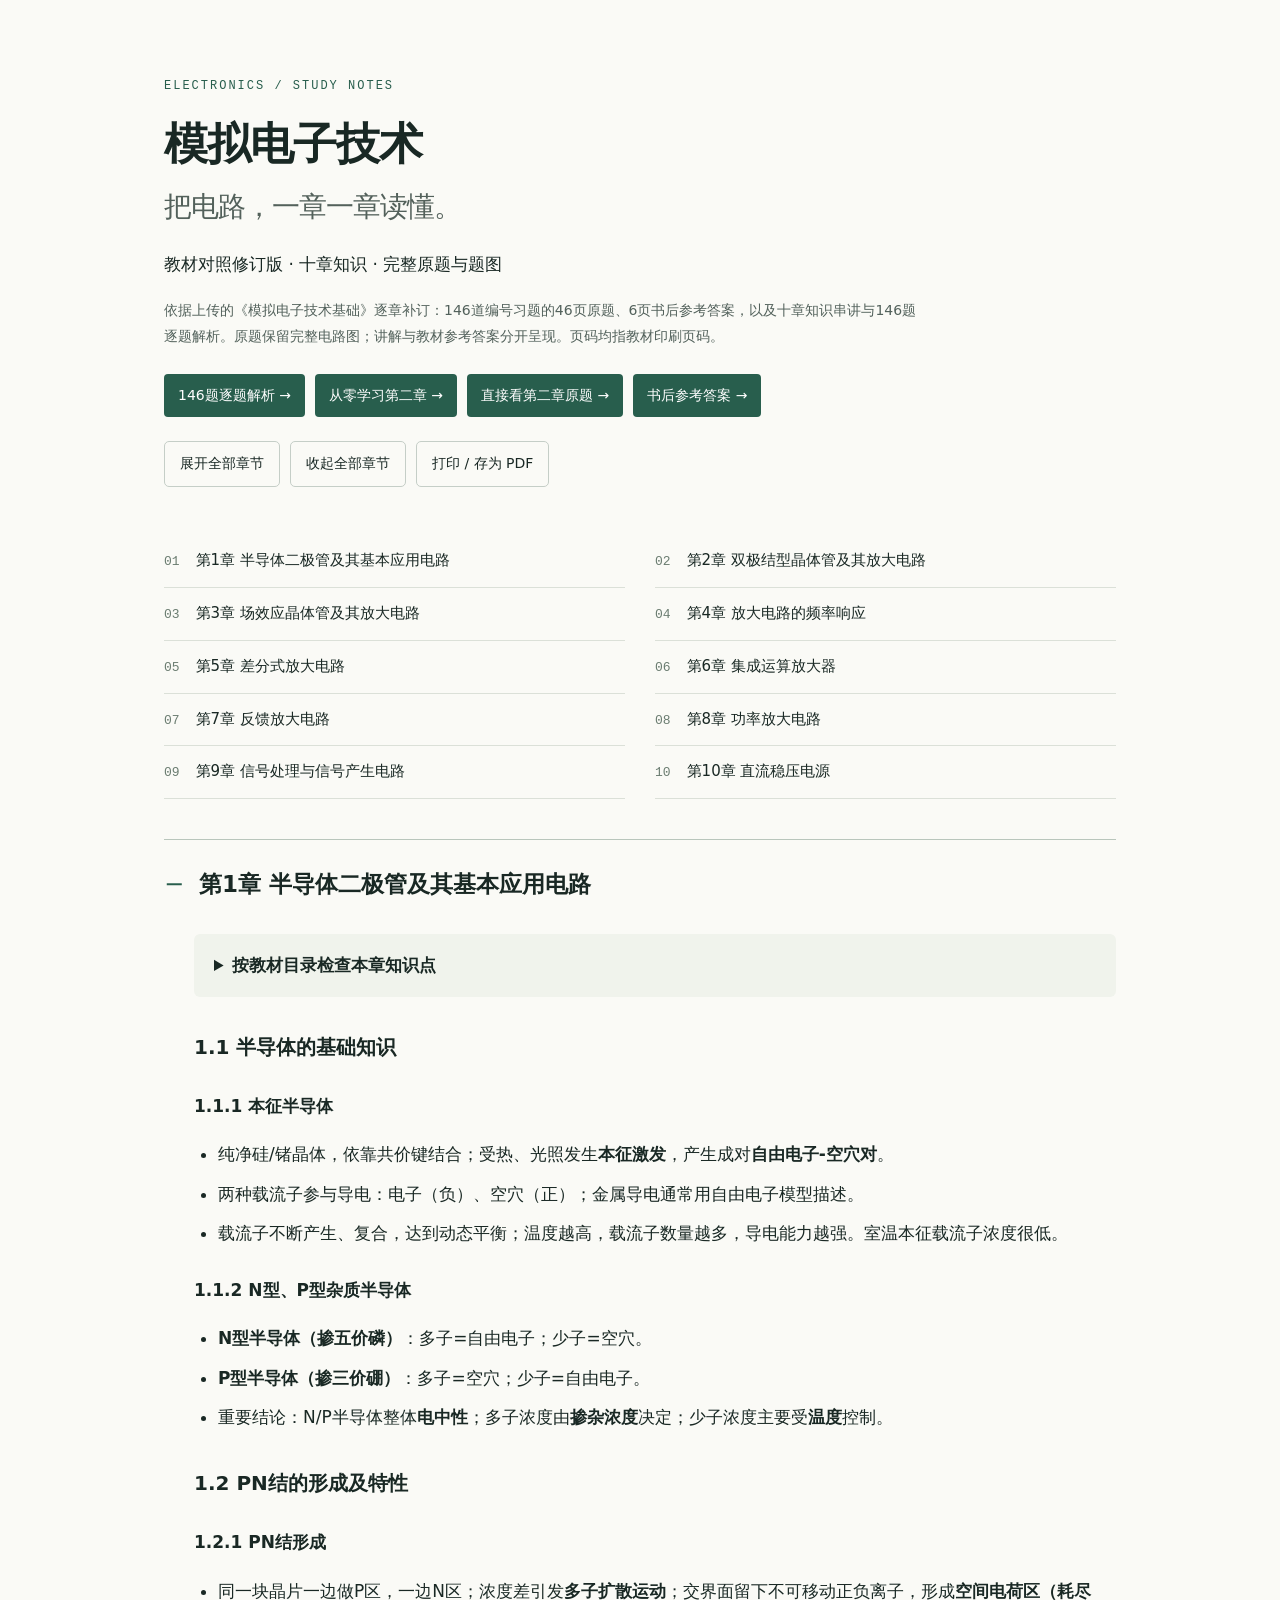
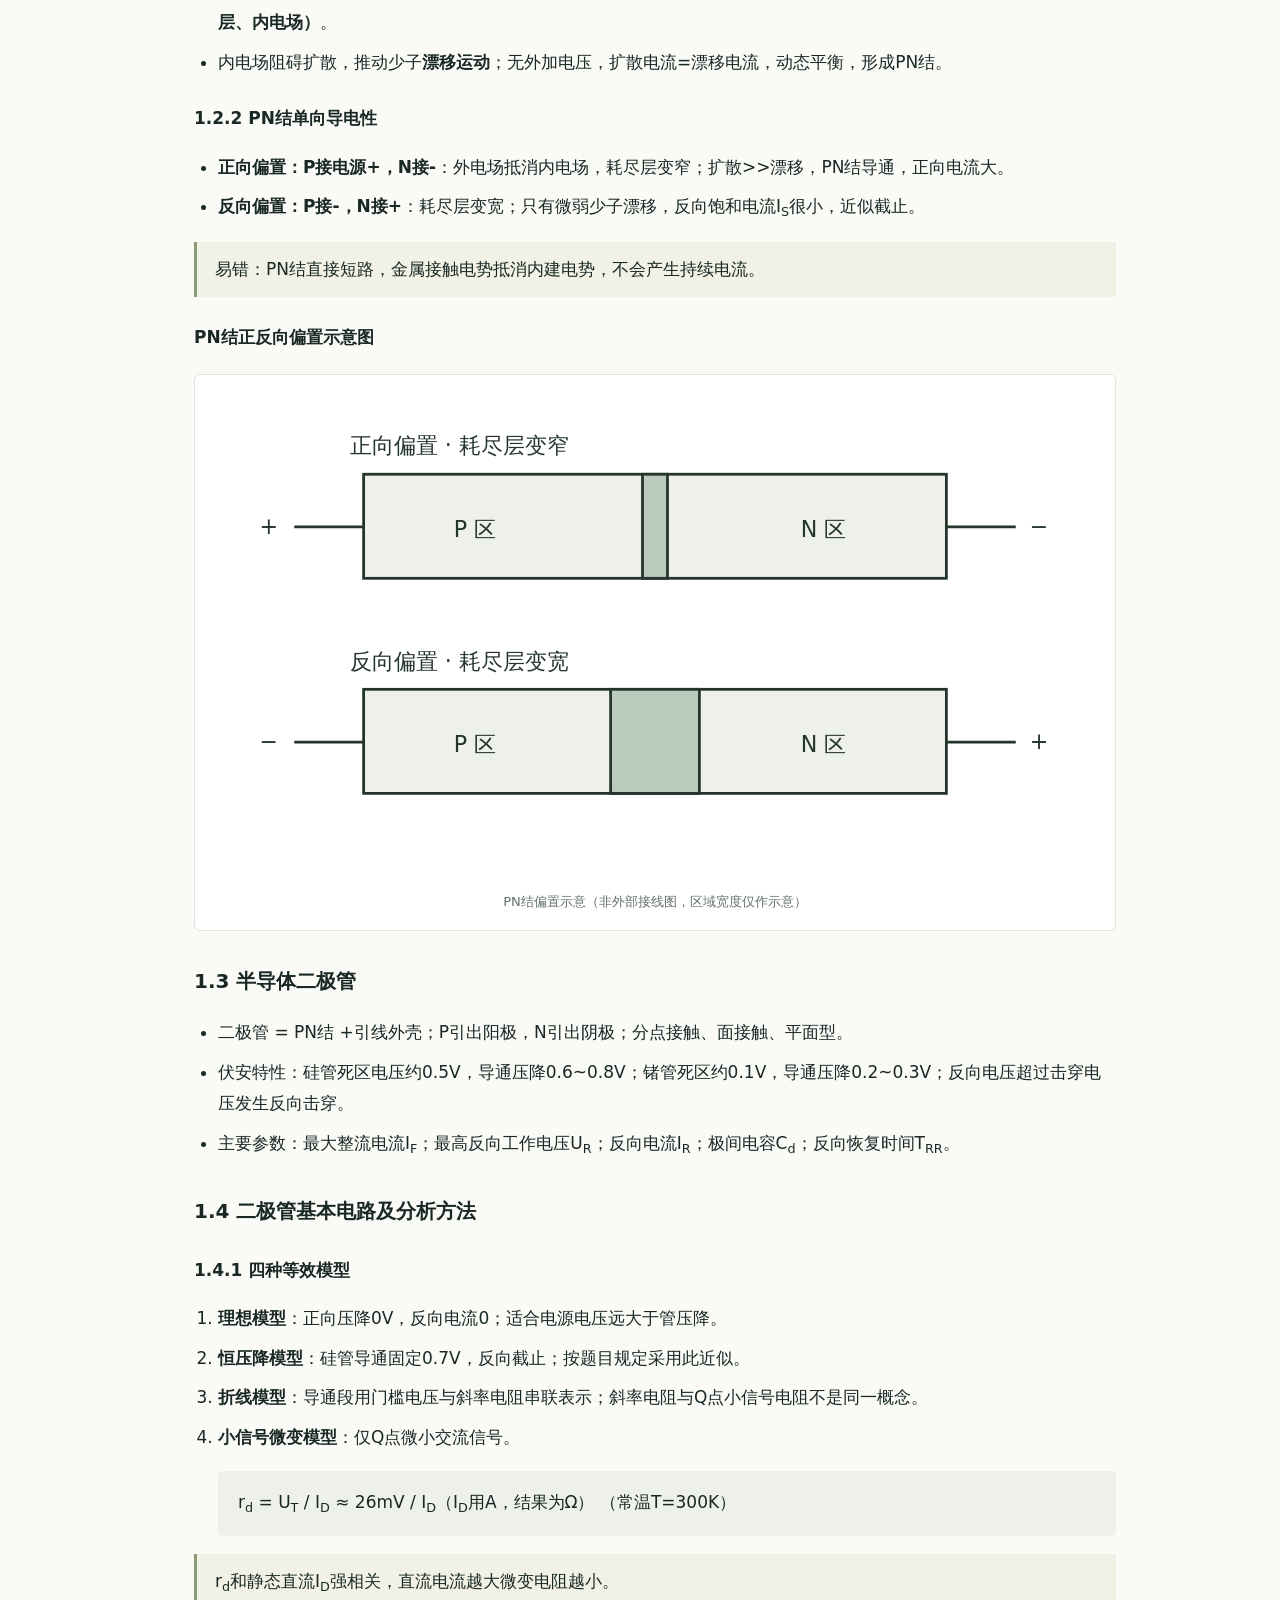
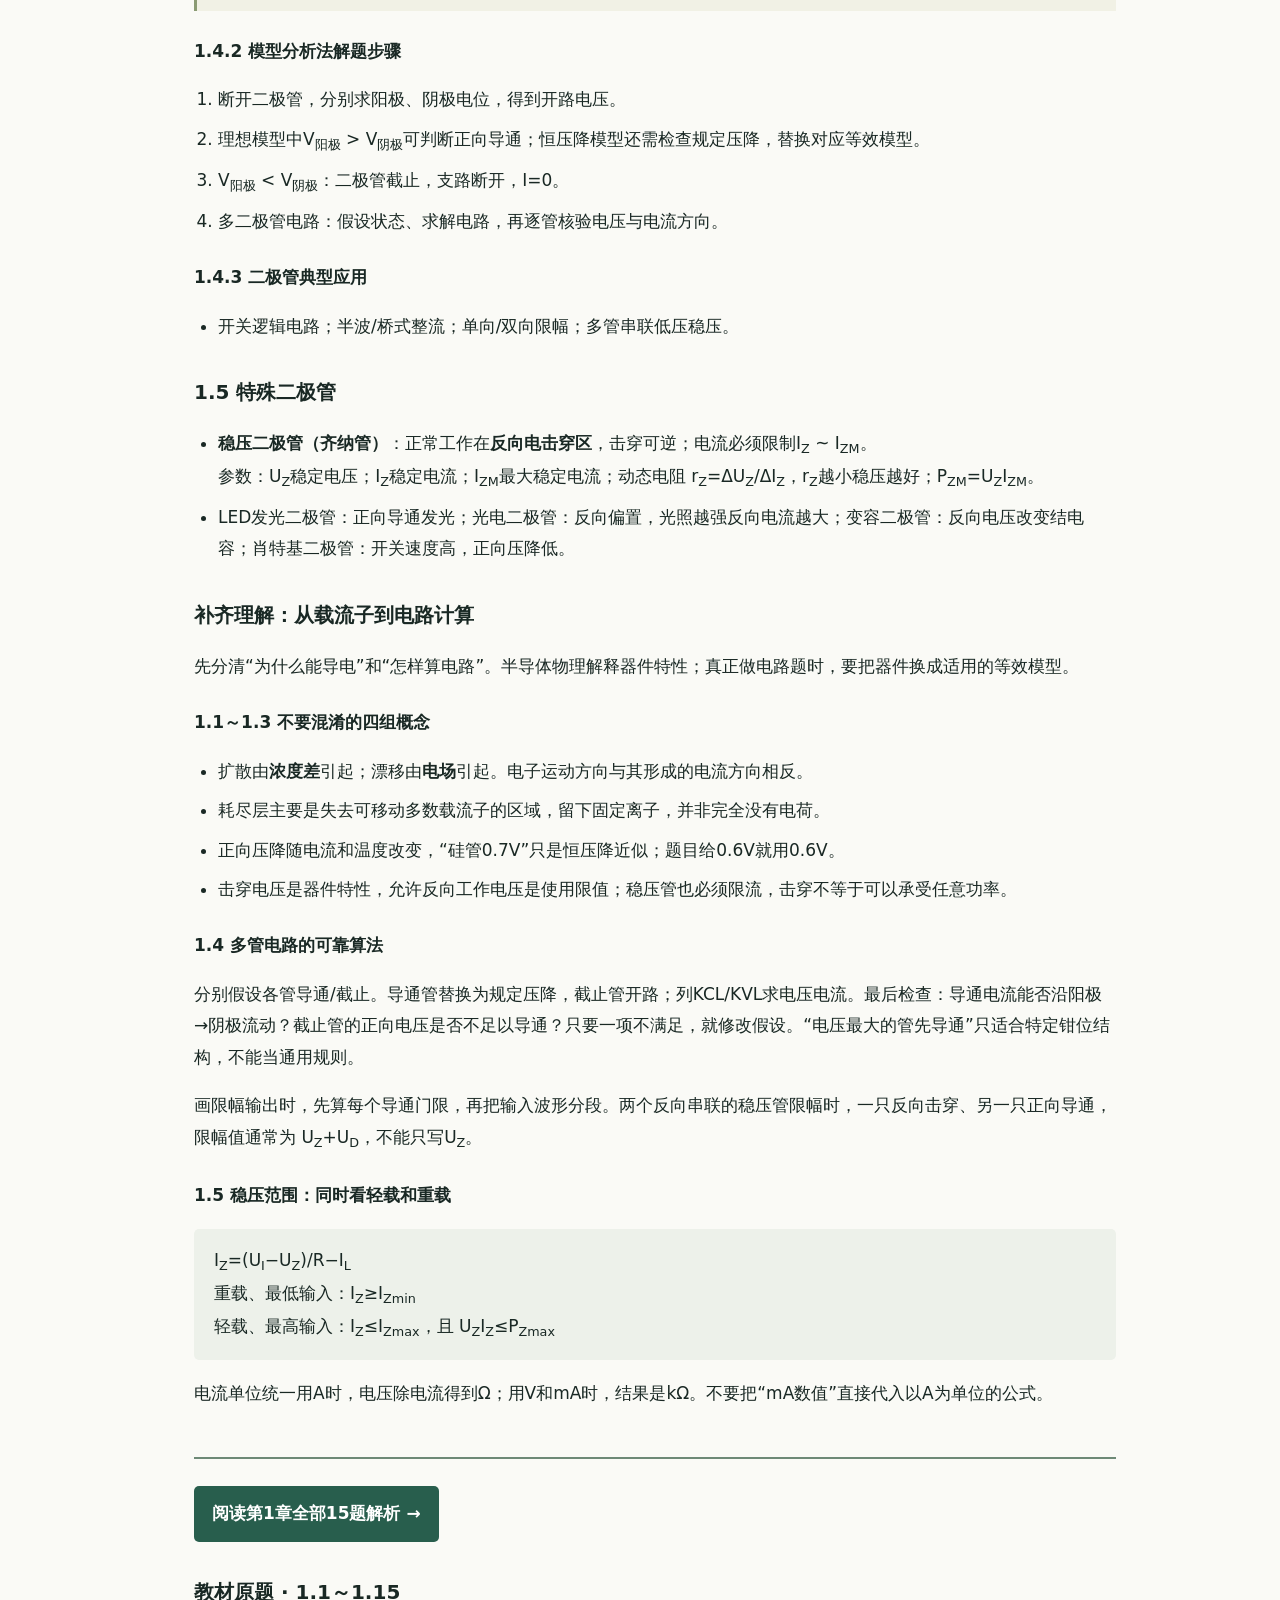
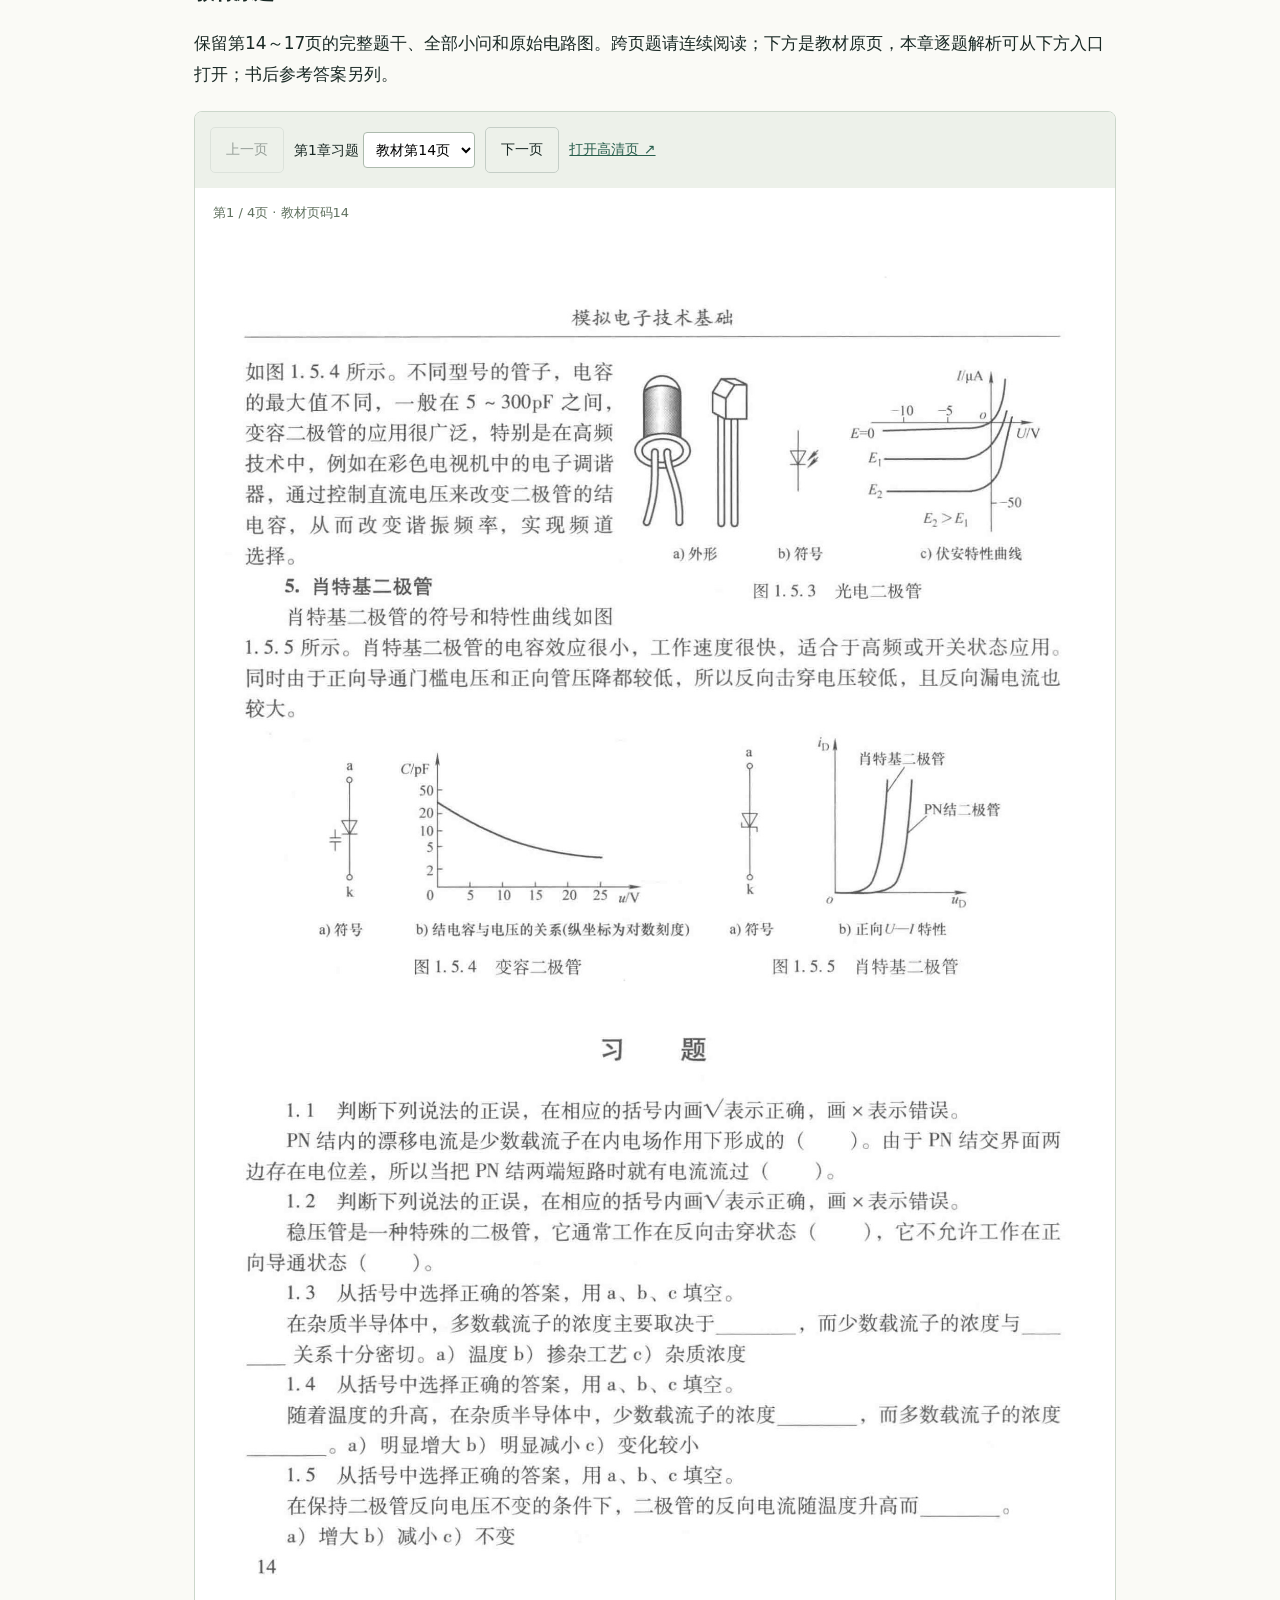
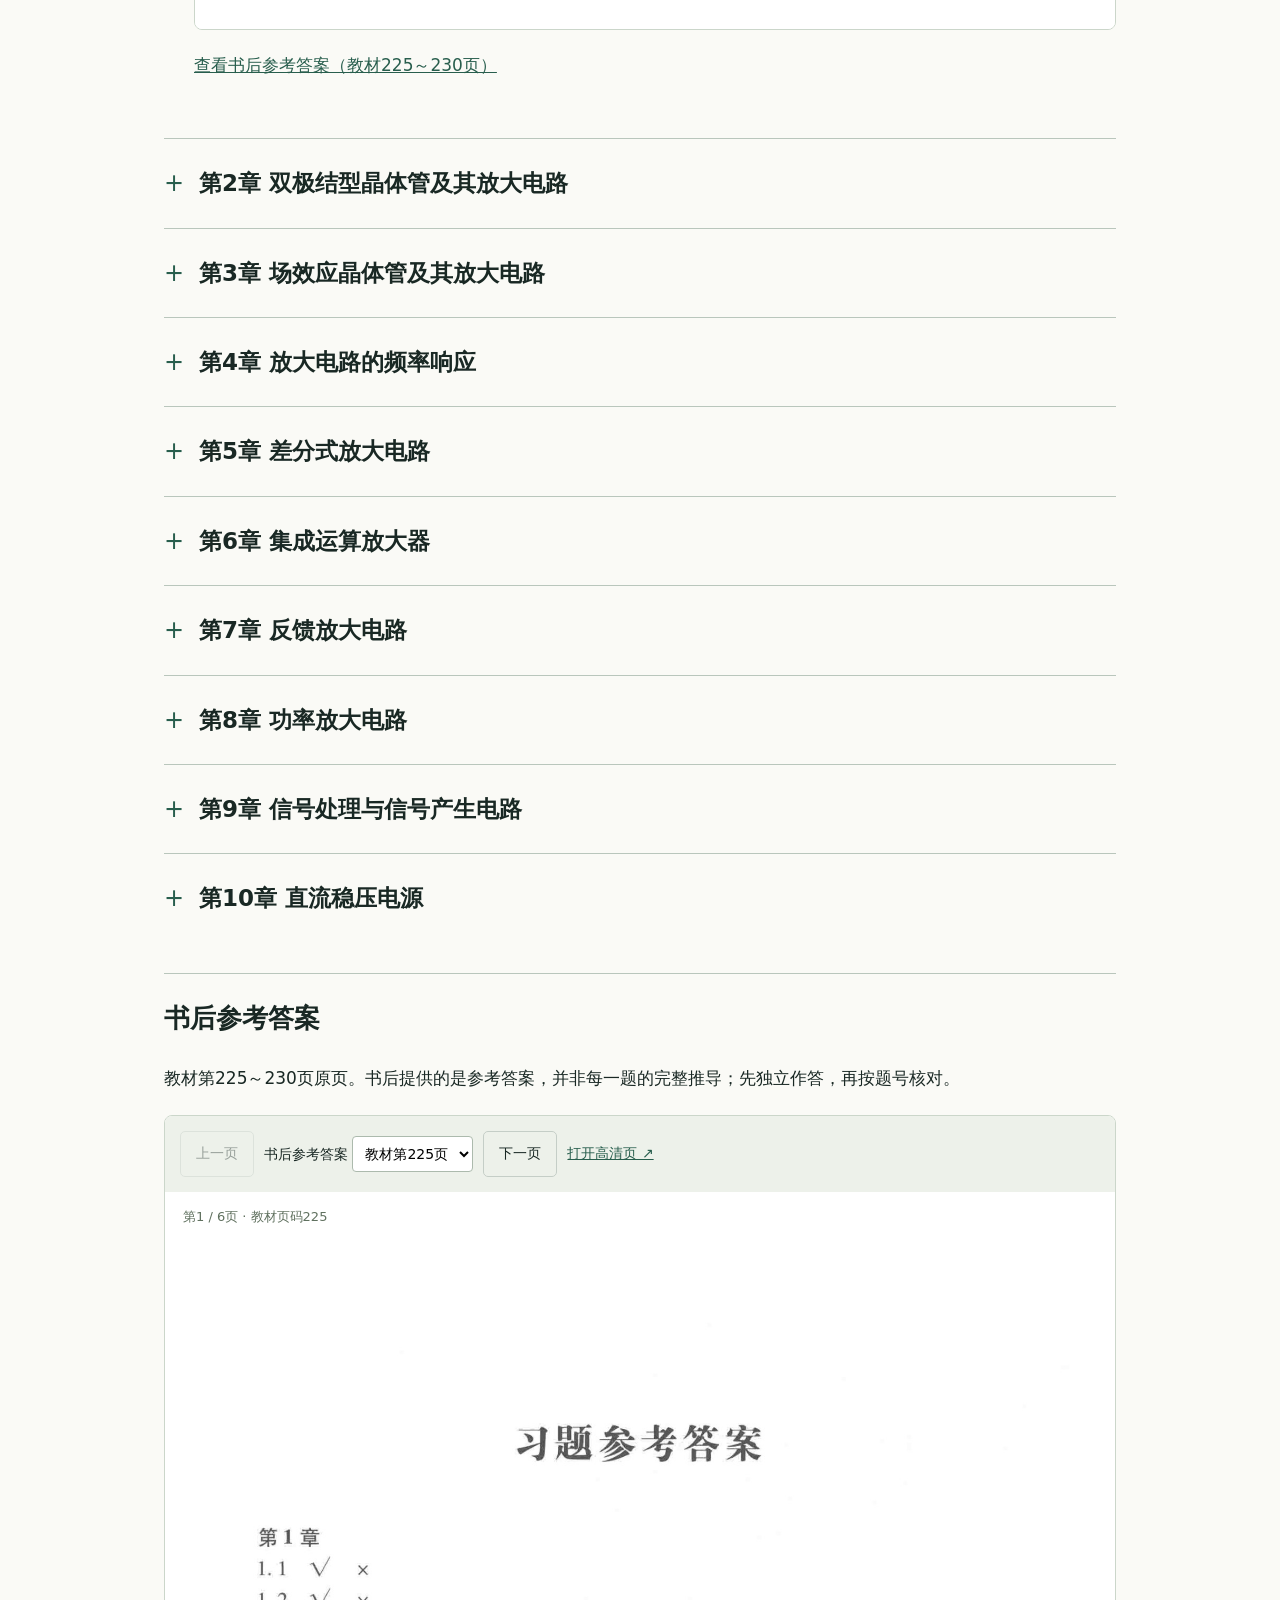
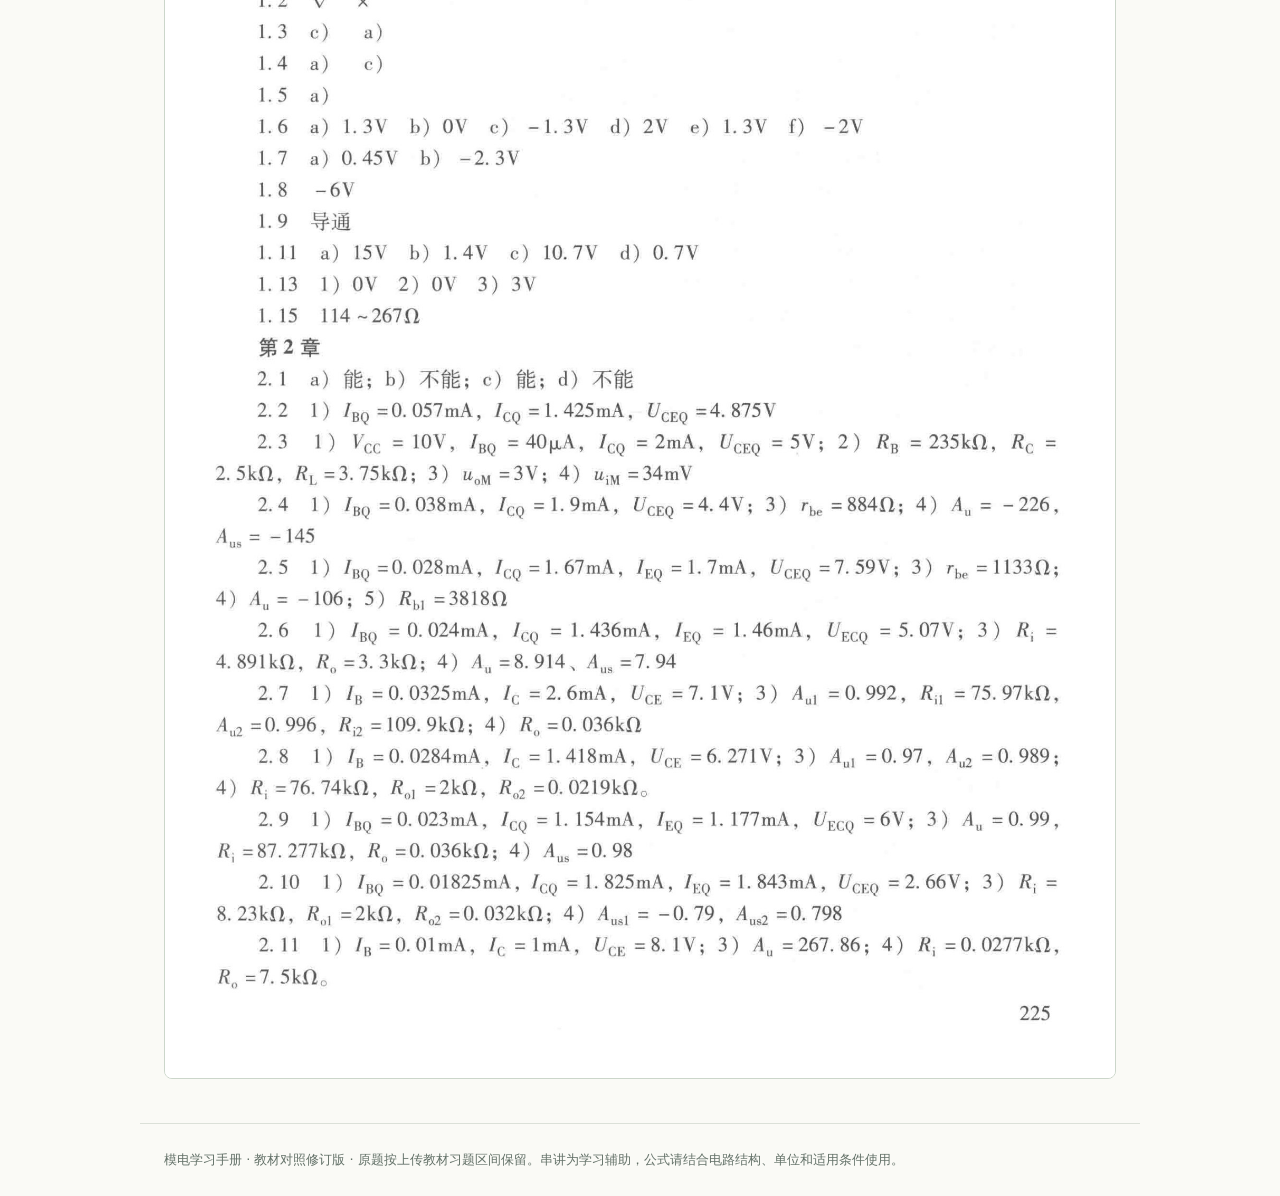
==== commit 2d8b0079: "补充全书146题逐题解析、47幅图示及题号检索" ====
--- a/index.html
+++ b/index.html
@@ -8,9 +8,9 @@
 <style>
 :root{color-scheme:light;--ink:#192824;--accent:#285e4d;--paper:#fafaf6}*{box-sizing:border-box}body{margin:0;background:var(--paper);color:var(--ink);font:17px/1.85 system-ui,-apple-system,"Microsoft YaHei",sans-serif}header,main,nav,#toolbar,footer{max-width:1000px;margin:auto;padding:24px}header{padding-top:65px}.eyebrow{font:12px/1.5 monospace;letter-spacing:2px;color:var(--accent)}h1{font-size:44px;line-height:1.3;letter-spacing:-1px;margin:20px 0}h1 span{font-size:28px;font-weight:400;color:#53615b}.notice{font-size:14px;color:#52615b;max-width:760px}#toolbar{display:flex;flex-wrap:wrap;gap:10px;padding-top:0}button{font:inherit;font-size:14px;border:1px solid #c5cec7;background:transparent;color:var(--ink);border-radius:5px;padding:9px 15px;cursor:pointer}button:hover{background:#e8eee8}nav{display:grid;grid-template-columns:1fr 1fr;gap:0 30px;padding-bottom:40px}nav a{color:var(--ink);text-decoration:none;border-bottom:1px solid #dbe0d8;padding:12px 0;font-size:15px}nav span{font:13px monospace;color:#6a7c70;margin-right:16px}main{padding-top:0}.chapter{border-top:1px solid #b9c6bc;scroll-margin-top:15px}.chapter>summary{cursor:pointer;padding:22px 0;display:flex;align-items:center;gap:15px}.chapter>summary:before{content:'+';font-size:24px;color:var(--accent)}.chapter[open]>summary:before{content:'−'}.chapter h2{display:inline;font-size:23px;font-weight:600;margin:0}.chapter-body{padding:0 0 40px 30px}h3{font-size:20px;margin:32px 0 14px}h4{font-size:17px;margin:25px 0 10px}ul,ol{padding-left:24px}li{margin:8px 0}.formula{background:#edf1ea;padding:16px 20px;margin:18px 0;border-radius:5px;overflow-wrap:anywhere}.warn-tip{border-left:3px solid #8b9b74;padding:12px 18px;margin:18px 0;background:#f1f1e5}.q-item{border-top:1px solid #dde2da;padding:14px 0}.answer{margin:10px 0}.answer summary{color:var(--accent);cursor:pointer;font-size:15px}.answer>div{padding:12px 16px;background:#edf1ea;margin-top:10px}figure{margin:20px 0;background:#fff;padding:16px;border:1px solid #e1e4dc;border-radius:6px;overflow-x:auto}svg{width:100%;min-width:420px;height:auto;display:block;stroke:#24352c;stroke-width:2;fill:none}svg text{stroke:none;fill:#24352c;font:16px system-ui,sans-serif}svg .node{fill:#24352c;stroke:none}.zone{fill:#eef1e9}.depletion{fill:#bacbbd}figcaption{font-size:13px;color:#637168;text-align:center}footer{font-size:13px;color:#637168;border-top:1px solid #dbe0d8}sub{font-size:.75em}a:focus-visible,summary:focus-visible,button:focus-visible{outline:3px solid #8ba99c;outline-offset:4px}@media(max-width:600px){header,main,nav,#toolbar,footer{padding-left:18px;padding-right:18px}header{padding-top:32px}h1{font-size:34px}h1 span{font-size:22px}nav{grid-template-columns:1fr}.chapter h2{font-size:20px}.chapter-body{padding-left:0}body{font-size:16px}}@media print{header{padding-top:0}nav,#toolbar{display:none}body{font-size:11pt;background:white}.chapter{break-inside:auto}.chapter>summary:before{display:none}.formula,figure{break-inside:avoid}svg{min-width:0}main,header{padding:0}.chapter-body{padding-left:0}h1{font-size:25pt}}
 
-table{width:100%;border-collapse:collapse;font-size:15px;margin:18px 0;display:block;overflow-x:auto}th,td{text-align:left;padding:12px;border-bottom:1px solid #d5dfd7;vertical-align:top}th{background:#e9eee7}td:first-child{min-width:95px}.syllabus{background:#f0f3ec;padding:16px 20px;border-radius:6px;margin:5px 0 24px}.syllabus summary{cursor:pointer;font-weight:600}.reader{border:1px solid #cbd6ca;border-radius:8px;background:#fff;margin:20px 0;overflow:hidden}.reader-controls{display:flex;flex-wrap:wrap;gap:10px;align-items:center;padding:15px;background:#edf1ea}.reader-controls label{font-size:14px}.reader select{font:inherit;padding:8px;border:1px solid #acbaad;border-radius:4px;background:#fff;max-width:100%}.reader img{display:block;width:100%;height:auto}.reader a{color:#285e4d}.reader .full-page{font-size:14px}.page-status{font-size:13px;color:#60715f;padding:0 18px}.exercise-section{margin-top:48px;padding-top:10px;border-top:2px solid #6d8976}.question-index,.quick-start{display:flex;flex-wrap:wrap;gap:10px}.quick-start{margin-top:24px}.quick-start a{background:#285e4d;color:white;padding:9px 14px;text-decoration:none;border-radius:4px;font-size:14px}.question-index button{min-width:55px}button:disabled{opacity:.4;cursor:default}#book-answers{scroll-margin-top:20px;border-top:1px solid #b9c6bc;margin-top:30px}a{color:#285e4d}.exercise-section{scroll-margin-top:15px}.print-note{display:none}@media print{.reader,.question-index,.quick-start,.exercise-section>p:not(.print-note),#book-answers{display:none}.exercise-section:after{content:'原题与题图请在网页中查看高清教材页。'}.syllabus{display:block}}</style></head>
+table{width:100%;border-collapse:collapse;font-size:15px;margin:18px 0;display:block;overflow-x:auto}th,td{text-align:left;padding:12px;border-bottom:1px solid #d5dfd7;vertical-align:top}th{background:#e9eee7}td:first-child{min-width:95px}.syllabus{background:#f0f3ec;padding:16px 20px;border-radius:6px;margin:5px 0 24px}.syllabus summary{cursor:pointer;font-weight:600}.reader{border:1px solid #cbd6ca;border-radius:8px;background:#fff;margin:20px 0;overflow:hidden}.reader-controls{display:flex;flex-wrap:wrap;gap:10px;align-items:center;padding:15px;background:#edf1ea}.reader-controls label{font-size:14px}.reader select{font:inherit;padding:8px;border:1px solid #acbaad;border-radius:4px;background:#fff;max-width:100%}.reader img{display:block;width:100%;height:auto}.reader a{color:#285e4d}.reader .full-page{font-size:14px}.page-status{font-size:13px;color:#60715f;padding:0 18px}.exercise-section{margin-top:48px;padding-top:10px;border-top:2px solid #6d8976}.question-index,.quick-start{display:flex;flex-wrap:wrap;gap:10px}.quick-start{margin-top:24px}.quick-start a{background:#285e4d;color:white;padding:9px 14px;text-decoration:none;border-radius:4px;font-size:14px}.question-index button{min-width:55px}button:disabled{opacity:.4;cursor:default}#book-answers{scroll-margin-top:20px;border-top:1px solid #b9c6bc;margin-top:30px}a{color:#285e4d}.exercise-section{scroll-margin-top:15px}.print-note{display:none}@media print{.reader,.question-index,.quick-start,.exercise-section>p:not(.print-note),#book-answers{display:none}.exercise-section:after{content:'原题与题图请在网页中查看高清教材页。'}.syllabus{display:block}}.solution-entry{display:inline-block;background:#285e4d;color:#fff;text-decoration:none;padding:12px 18px;border-radius:5px;font-weight:600}</style></head>
 <body>
-<header><p class="eyebrow">ELECTRONICS / STUDY NOTES</p><h1>模拟电子技术<br><span>把电路，一章一章读懂。</span></h1><p>教材对照修订版 · 十章知识 · 完整原题与题图</p><p class="notice">依据上传的《模拟电子技术基础》逐章补订：146道编号习题的46页原题、6页书后参考答案，以及十章知识串讲。原题保留完整电路图；讲解与教材参考答案分开呈现。页码均指教材印刷页码。</p><div class="quick-start"><a href="#chapter-2">从零学习第二章 →</a><a href="#exercises-2">直接看第二章原题 →</a><a href="#book-answers">书后参考答案 →</a></div></header><div id="toolbar"><button id="open-all">展开全部章节</button><button id="close-all">收起全部章节</button><button id="print">打印 / 存为 PDF</button></div><nav aria-label="章节目录" id="toc"><a href="#chapter-1"><span>01</span>第1章 半导体二极管及其基本应用电路</a><a href="#chapter-2"><span>02</span>第2章 双极结型晶体管及其放大电路</a><a href="#chapter-3"><span>03</span>第3章 场效应晶体管及其放大电路</a><a href="#chapter-4"><span>04</span>第4章 放大电路的频率响应</a><a href="#chapter-5"><span>05</span>第5章 差分式放大电路</a><a href="#chapter-6"><span>06</span>第6章 集成运算放大器</a><a href="#chapter-7"><span>07</span>第7章 反馈放大电路</a><a href="#chapter-8"><span>08</span>第8章 功率放大电路</a><a href="#chapter-9"><span>09</span>第9章 信号处理与信号产生电路</a><a href="#chapter-10"><span>10</span>第10章 直流稳压电源</a></nav><main>
+<header><p class="eyebrow">ELECTRONICS / STUDY NOTES</p><h1>模拟电子技术<br><span>把电路，一章一章读懂。</span></h1><p>教材对照修订版 · 十章知识 · 完整原题与题图</p><p class="notice">依据上传的《模拟电子技术基础》逐章补订：146道编号习题的46页原题、6页书后参考答案，以及十章知识串讲与146题逐题解析。原题保留完整电路图；讲解与教材参考答案分开呈现。页码均指教材印刷页码。</p><div class="quick-start"><a href="solutions.html">146题逐题解析 →</a><a href="#chapter-2">从零学习第二章 →</a><a href="#exercises-2">直接看第二章原题 →</a><a href="#book-answers">书后参考答案 →</a></div></header><div id="toolbar"><button id="open-all">展开全部章节</button><button id="close-all">收起全部章节</button><button id="print">打印 / 存为 PDF</button></div><nav aria-label="章节目录" id="toc"><a href="#chapter-1"><span>01</span>第1章 半导体二极管及其基本应用电路</a><a href="#chapter-2"><span>02</span>第2章 双极结型晶体管及其放大电路</a><a href="#chapter-3"><span>03</span>第3章 场效应晶体管及其放大电路</a><a href="#chapter-4"><span>04</span>第4章 放大电路的频率响应</a><a href="#chapter-5"><span>05</span>第5章 差分式放大电路</a><a href="#chapter-6"><span>06</span>第6章 集成运算放大器</a><a href="#chapter-7"><span>07</span>第7章 反馈放大电路</a><a href="#chapter-8"><span>08</span>第8章 功率放大电路</a><a href="#chapter-9"><span>09</span>第9章 信号处理与信号产生电路</a><a href="#chapter-10"><span>10</span>第10章 直流稳压电源</a></nav><main>
 
 <!-- ========== 第1章 ========== -->
 <details class="chapter" id="chapter-1" open><summary><h2>第1章 半导体二极管及其基本应用电路</h2></summary><div class="chapter-body"><details class="syllabus"><summary>按教材目录检查本章知识点</summary><table><tr><th>节 / 起始页</th><th>内容</th><th>学完应会</th></tr><tr><td>1.1<br>p.1</td><td>本征、杂质半导体</td><td>分清电子/空穴、多子/少子，解释电中性</td></tr><tr><td>1.2<br>p.3</td><td>PN结</td><td>扩散与漂移、耗尽层、正反向偏置</td></tr><tr><td>1.3<br>p.4</td><td>二极管</td><td>结构、伏安特性、主要参数</td></tr><tr><td>1.4<br>p.7</td><td>基本应用电路</td><td>选模型→假设状态→列方程→检验</td></tr><tr><td>1.5<br>p.12</td><td>特殊二极管</td><td>稳压管、发光管等器件的工作方式</td></tr></table></details>
@@ -93,7 +93,7 @@
 <h4>1.4 多管电路的可靠算法</h4><p>分别假设各管导通/截止。导通管替换为规定压降，截止管开路；列KCL/KVL求电压电流。最后检查：导通电流能否沿阳极→阴极流动？截止管的正向电压是否不足以导通？只要一项不满足，就修改假设。“电压最大的管先导通”只适合特定钳位结构，不能当通用规则。</p>
 <p>画限幅输出时，先算每个导通门限，再把输入波形分段。两个反向串联的稳压管限幅时，一只反向击穿、另一只正向导通，限幅值通常为 U<sub>Z</sub>+U<sub>D</sub>，不能只写U<sub>Z</sub>。</p>
 <h4>1.5 稳压范围：同时看轻载和重载</h4><div class="formula">I<sub>Z</sub>=(U<sub>I</sub>−U<sub>Z</sub>)/R−I<sub>L</sub><br>重载、最低输入：I<sub>Z</sub>≥I<sub>Zmin</sub><br>轻载、最高输入：I<sub>Z</sub>≤I<sub>Zmax</sub>，且 U<sub>Z</sub>I<sub>Z</sub>≤P<sub>Zmax</sub></div><p>电流单位统一用A时，电压除电流得到Ω；用V和mA时，结果是kΩ。不要把“mA数值”直接代入以A为单位的公式。</p>
-<section class="exercise-section" id="exercises-1"><h3>教材原题 · 1.1～1.15</h3><p>保留第14～17页的完整题干、全部小问和原始电路图。跨页题请连续阅读；下方是教材原页，书后答案另列，未标为逐题详解。</p><div class="reader" data-start="14" data-end="17"><div class="reader-controls"><button type="button" data-step="-1">上一页</button><label>第1章习题 <select aria-label="选择第1章习题"><option value="14">教材第14页</option><option value="15">教材第15页</option><option value="16">教材第16页</option><option value="17">教材第17页</option></select></label><button type="button" data-step="1">下一页</button><a class="full-page" href="pages/p14.jpg" target="_blank" rel="noopener">打开高清页 ↗</a></div><p class="page-status" aria-live="polite">第1 / 4页 · 教材页码14</p><a class="page-link" href="pages/p14.jpg" target="_blank" rel="noopener"><img loading="lazy" decoding="async" src="pages/p14.jpg" alt="第1章习题，教材第14页；点击查看高清原页" width="1800" height="2700"></a></div><p><a href="#book-answers">查看书后参考答案（教材225～230页）</a></p></section></div></details>
+<section class="exercise-section" id="exercises-1"><p><a class="solution-entry" href="solutions-1.html">阅读第1章全部15题解析 →</a></p><h3>教材原题 · 1.1～1.15</h3><p>保留第14～17页的完整题干、全部小问和原始电路图。跨页题请连续阅读；下方是教材原页，本章逐题解析可从下方入口打开；书后参考答案另列。</p><div class="reader" data-start="14" data-end="17"><div class="reader-controls"><button type="button" data-step="-1">上一页</button><label>第1章习题 <select aria-label="选择第1章习题"><option value="14">教材第14页</option><option value="15">教材第15页</option><option value="16">教材第16页</option><option value="17">教材第17页</option></select></label><button type="button" data-step="1">下一页</button><a class="full-page" href="pages/p14.jpg" target="_blank" rel="noopener">打开高清页 ↗</a></div><p class="page-status" aria-live="polite">第1 / 4页 · 教材页码14</p><a class="page-link" href="pages/p14.jpg" target="_blank" rel="noopener"><img loading="lazy" decoding="async" src="pages/p14.jpg" alt="第1章习题，教材第14页；点击查看高清原页" width="1800" height="2700"></a></div><p><a href="#book-answers">查看书后参考答案（教材225～230页）</a></p></section></div></details>
 
 <!-- ========== 第2章 ========== -->
 <details class="chapter" id="chapter-2"><summary><h2>第2章 双极结型晶体管及其放大电路</h2></summary><div class="chapter-body"><details class="syllabus"><summary>按教材目录检查本章知识点</summary><table><tr><th>节 / 起始页</th><th>内容</th><th>学完应会</th></tr><tr><td>2.1<br>p.18</td><td>BJT</td><td>结构、放大原理、特性曲线、参数</td></tr><tr><td>2.2<br>p.25</td><td>共射电路</td><td>偏置、电源、负载、耦合电容分别干什么</td></tr><tr><td>2.3<br>p.27</td><td>分析方法</td><td>直/交流负载线、小信号模型、四项动态指标</td></tr><tr><td>2.4<br>p.34</td><td>静态工作点稳定</td><td>温度影响、分压偏置、射极负反馈</td></tr><tr><td>2.5<br>p.40</td><td>共集电路</td><td>射极跟随器的Q点、增益和电阻</td></tr><tr><td>2.6<br>p.43</td><td>共基电路</td><td>输入在发射极，同相、小输入电阻</td></tr><tr><td>2.7<br>p.45</td><td>多级电路</td><td>共射—共基、共集—共集、阻容耦合</td></tr></table></details>
@@ -191,7 +191,7 @@
 <h4>2.7.2 共集—共集：复合管/达林顿连接</h4><p>前管发射极电流成为后管基极电流。对于同极性达林顿管，总电流增益 β≈β₁β₂+β₁+β₂，常近似β₁β₂；两个发射结串联，导通需要约两个U<sub>BE</sub>。它提供很高的输入电阻和电流增益，但输出摆幅会受到额外结压降限制。</p>
 <h4>2.7.3 阻容耦合：先算后一级，再回头算前一级</h4><p>第一级的实际交流负载是它的集电极电阻与第二级输入电阻并联；第二级再接最终R<sub>L</sub>。先算R<sub>i2</sub>，再算带这个负载的A<sub>u1</sub>，最后 A<sub>u</sub>=A<sub>u1</sub>A<sub>u2</sub>。总输入电阻取第一级，总输出电阻取末级。</p>
 <details class="answer"><summary>跟着算：教材2.2的静态工作点</summary><div><p>按题给 R<sub>B</sub>=200kΩ、R<sub>C</sub>=5kΩ、V<sub>CC</sub>=12V、U<sub>BE</sub>=0.6V、β=25：</p><p>① 基极回路：I<sub>BQ</sub>=(12−0.6)/200k=57μA。<br>② 集电极电流：I<sub>CQ</sub>=25×57μA=1.425mA。<br>③ 集电极回路：U<sub>CEQ</sub>=12−1.425mA×5kΩ=4.875V。<br>④ 检查：V<sub>C</sub>=4.875V&gt;V<sub>B</sub>=0.6V，集电结反偏，放大区假设成立。</p><p>图解法画出(12V,0)和(0,2.4mA)的连线，再与I<sub>B</sub>≈57μA的特性曲线相交。图上读数会有近似误差；作图时应以教材给定特性曲线为准。</p></div></details>
-<section class="exercise-section" id="exercises-2"><h3>教材原题 · 2.1～2.12</h3><p>保留第51～56页的完整题干、全部小问和原始电路图。跨页题请连续阅读；下方是教材原页，书后答案另列，未标为逐题详解。</p><div class="question-index"><button type="button" data-page="51">2.1</button><button type="button" data-page="52">2.2</button><button type="button" data-page="52">2.3</button><button type="button" data-page="52">2.4</button><button type="button" data-page="52">2.5</button><button type="button" data-page="53">2.6</button><button type="button" data-page="54">2.7</button><button type="button" data-page="54">2.8</button><button type="button" data-page="54">2.9</button><button type="button" data-page="55">2.10</button><button type="button" data-page="55">2.11</button><button type="button" data-page="55">2.12</button></div><p class="notice">2.4题图在53页；2.5、2.6、2.9、2.11、2.12含跨页内容，请连同下一页阅读。</p><div class="reader" data-start="51" data-end="56"><div class="reader-controls"><button type="button" data-step="-1">上一页</button><label>第2章习题 <select aria-label="选择第2章习题"><option value="51">教材第51页</option><option value="52">教材第52页</option><option value="53">教材第53页</option><option value="54">教材第54页</option><option value="55">教材第55页</option><option value="56">教材第56页</option></select></label><button type="button" data-step="1">下一页</button><a class="full-page" href="pages/p51.jpg" target="_blank" rel="noopener">打开高清页 ↗</a></div><p class="page-status" aria-live="polite">第1 / 6页 · 教材页码51</p><a class="page-link" href="pages/p51.jpg" target="_blank" rel="noopener"><img loading="lazy" decoding="async" src="pages/p51.jpg" alt="第2章习题，教材第51页；点击查看高清原页" width="1800" height="2700"></a></div><p><a href="#book-answers">查看书后参考答案（教材225～230页）</a></p></section></div></details>
+<section class="exercise-section" id="exercises-2"><p><a class="solution-entry" href="solutions-2.html">阅读第2章全部12题解析 →</a></p><h3>教材原题 · 2.1～2.12</h3><p>保留第51～56页的完整题干、全部小问和原始电路图。跨页题请连续阅读；下方是教材原页，本章逐题解析可从下方入口打开；书后参考答案另列。</p><div class="question-index"><button type="button" data-page="51">2.1</button><button type="button" data-page="52">2.2</button><button type="button" data-page="52">2.3</button><button type="button" data-page="52">2.4</button><button type="button" data-page="52">2.5</button><button type="button" data-page="53">2.6</button><button type="button" data-page="54">2.7</button><button type="button" data-page="54">2.8</button><button type="button" data-page="54">2.9</button><button type="button" data-page="55">2.10</button><button type="button" data-page="55">2.11</button><button type="button" data-page="55">2.12</button></div><p class="notice">2.4题图在53页；2.5、2.6、2.9、2.11、2.12含跨页内容，请连同下一页阅读。</p><div class="reader" data-start="51" data-end="56"><div class="reader-controls"><button type="button" data-step="-1">上一页</button><label>第2章习题 <select aria-label="选择第2章习题"><option value="51">教材第51页</option><option value="52">教材第52页</option><option value="53">教材第53页</option><option value="54">教材第54页</option><option value="55">教材第55页</option><option value="56">教材第56页</option></select></label><button type="button" data-step="1">下一页</button><a class="full-page" href="pages/p51.jpg" target="_blank" rel="noopener">打开高清页 ↗</a></div><p class="page-status" aria-live="polite">第1 / 6页 · 教材页码51</p><a class="page-link" href="pages/p51.jpg" target="_blank" rel="noopener"><img loading="lazy" decoding="async" src="pages/p51.jpg" alt="第2章习题，教材第51页；点击查看高清原页" width="1800" height="2700"></a></div><p><a href="#book-answers">查看书后参考答案（教材225～230页）</a></p></section></div></details>
 
 <!-- ========== 第3章 ========== -->
 <details class="chapter" id="chapter-3"><summary><h2>第3章 场效应晶体管及其放大电路</h2></summary><div class="chapter-body"><details class="syllabus"><summary>按教材目录检查本章知识点</summary><table><tr><th>节 / 起始页</th><th>内容</th><th>学完应会</th></tr><tr><td>3.1<br>p.57</td><td>JFET</td><td>结构、输出/转移特性、方程、参数</td></tr><tr><td>3.2<br>p.62</td><td>MOSFET</td><td>N增强、N耗尽、P沟道、沟道调制、参数</td></tr><tr><td>3.3<br>p.70</td><td>放大电路</td><td>直流分析、图解、小信号分析</td></tr></table></details>
@@ -229,7 +229,7 @@
 <h4>3.2 N增强、N耗尽和P沟道</h4><p>N增强型在U<sub>GS</sub>=0时通常没有导电沟道；N耗尽型在零栅压时已有沟道，负栅压削弱、正栅压增强。P沟道用U<sub>SG</sub>、U<sub>SD</sub>和阈值绝对值判断更清楚，电流与电压极性对应反转。</p><div class="formula">N增强型，令V<sub>OV</sub>=U<sub>GS</sub>−U<sub>T</sub>：<br>截止：V<sub>OV</sub>≤0；可变电阻区：0≤U<sub>DS</sub>&lt;V<sub>OV</sub>；饱和区：U<sub>DS</sub>≥V<sub>OV</sub>&gt;0。<br>若定义 I<sub>D</sub>=K V<sub>OV</sub>²，则 g<sub>m</sub>=2K V<sub>OV</sub>=2I<sub>DQ</sub>/V<sub>OV</sub>。</div><p>不同书可能把1/2放进K，也可能写在式子前面，代数值前先核对定义。MOS的“饱和区”是常用放大区，和BJT“饱和后不能线性放大”含义不同。</p>
 <h4>3.2.4 沟道长度调制</h4><p>恒流区的曲线仍略向上倾斜，可以用 I<sub>D</sub>≈K V<sub>OV</sub>²(1+λU<sub>DS</sub>)描述，小信号输出电阻近似r<sub>o</sub>≈1/(λI<sub>DQ</sub>)。若不可忽略，共源的交流负载还要并联r<sub>o</sub>。</p>
 <h4>3.3 解二次方程之后，一定筛根</h4><p>先用I<sub>G</sub>≈0求栅极电位，再写 U<sub>GS</sub>=U<sub>G</sub>−I<sub>D</sub>R<sub>S</sub>，与器件方程联立。所得根必须满足所假定工作区，且计算U<sub>DS</sub>后再次检查。图解法就是把偏置直线与转移曲线求交点。</p><div class="formula">共源，未旁路R<sub>S</sub>且忽略r<sub>o</sub>：A<sub>u</sub>≈−g<sub>m</sub>R′<sub>D</sub>/(1+g<sub>m</sub>R<sub>S</sub>)<br>共漏：A<sub>u</sub>≈g<sub>m</sub>R′<sub>S</sub>/(1+g<sub>m</sub>R′<sub>S</sub>)<br>共栅：A<sub>u</sub>≈+g<sub>m</sub>R′<sub>D</sub>，器件输入电阻约1/g<sub>m</sub></div><p>“栅极不取电流”不代表整个放大电路输入电阻无穷大：偏置电阻会限制R<sub>i</sub>。共漏输出电阻约R<sub>S</sub>∥1/g<sub>m</sub>，前提是忽略体效应和r<sub>o</sub>。</p>
-<section class="exercise-section" id="exercises-3"><h3>教材原题 · 3.1～3.13</h3><p>保留第80～83页的完整题干、全部小问和原始电路图。跨页题请连续阅读；下方是教材原页，书后答案另列，未标为逐题详解。</p><div class="reader" data-start="80" data-end="83"><div class="reader-controls"><button type="button" data-step="-1">上一页</button><label>第3章习题 <select aria-label="选择第3章习题"><option value="80">教材第80页</option><option value="81">教材第81页</option><option value="82">教材第82页</option><option value="83">教材第83页</option></select></label><button type="button" data-step="1">下一页</button><a class="full-page" href="pages/p80.jpg" target="_blank" rel="noopener">打开高清页 ↗</a></div><p class="page-status" aria-live="polite">第1 / 4页 · 教材页码80</p><a class="page-link" href="pages/p80.jpg" target="_blank" rel="noopener"><img loading="lazy" decoding="async" src="pages/p80.jpg" alt="第3章习题，教材第80页；点击查看高清原页" width="1800" height="2700"></a></div><p><a href="#book-answers">查看书后参考答案（教材225～230页）</a></p></section></div></details>
+<section class="exercise-section" id="exercises-3"><p><a class="solution-entry" href="solutions-3.html">阅读第3章全部13题解析 →</a></p><h3>教材原题 · 3.1～3.13</h3><p>保留第80～83页的完整题干、全部小问和原始电路图。跨页题请连续阅读；下方是教材原页，本章逐题解析可从下方入口打开；书后参考答案另列。</p><div class="reader" data-start="80" data-end="83"><div class="reader-controls"><button type="button" data-step="-1">上一页</button><label>第3章习题 <select aria-label="选择第3章习题"><option value="80">教材第80页</option><option value="81">教材第81页</option><option value="82">教材第82页</option><option value="83">教材第83页</option></select></label><button type="button" data-step="1">下一页</button><a class="full-page" href="pages/p80.jpg" target="_blank" rel="noopener">打开高清页 ↗</a></div><p class="page-status" aria-live="polite">第1 / 4页 · 教材页码80</p><a class="page-link" href="pages/p80.jpg" target="_blank" rel="noopener"><img loading="lazy" decoding="async" src="pages/p80.jpg" alt="第3章习题，教材第80页；点击查看高清原页" width="1800" height="2700"></a></div><p><a href="#book-answers">查看书后参考答案（教材225～230页）</a></p></section></div></details>
 
 <!-- ========== 第4章 放大电路的频率响应 ========== -->
 <details class="chapter" id="chapter-4"><summary><h2>第4章 放大电路的频率响应</h2></summary><div class="chapter-body"><details class="syllabus"><summary>按教材目录检查本章知识点</summary><table><tr><th>节 / 起始页</th><th>内容</th><th>学完应会</th></tr><tr><td>4.1<br>p.84</td><td>单时间常数RC</td><td>低通、高通及幅频/相频特性</td></tr><tr><td>4.2<br>p.88</td><td>BJT高频模型</td><td>混合π、β频响、共基频响</td></tr><tr><td>4.3<br>p.92</td><td>放大器频响</td><td>共射、改善高频性能、增益带宽、多级</td></tr></table></details>
@@ -263,7 +263,7 @@
 <h4>4.2.1～4.2.3 混合π、β截止频率与共基</h4><p>混合π模型包括r<sub>b′e</sub>、g<sub>m</sub>v<sub>b′e</sub>受控源、C<sub>b′e</sub>和C<sub>b′c</sub>，必要时还包括基区电阻和输出电阻。结电容在中频近似开路，在高频必须保留。</p><div class="formula">单极点近似：β(jf)=β₀/(1+jf/f<sub>β</sub>)<br>f<sub>T</sub>=f<sub>β</sub>√(β₀²−1)≈β₀f<sub>β</sub>（β₀≫1）<br>α=β/(1+β)，对应f<sub>α</sub>≈(1+β₀)f<sub>β</sub></div><p>f<sub>β</sub>是β下降至中频值的0.707倍处；f<sub>T</sub>是|β|=1处。共基电流增益虽然小于1，但其截止频率通常比共射电流增益的截止频率高得多。</p>
 <h4>4.3.1 找电容“看见”的电阻</h4><p>估计某个拐点时，计算电容两端看到的等效电阻，不能随便选图上最近的电阻。耦合电容通常看到两侧等效电阻之和；射极旁路电容还会看到经晶体管折算的低阻通路。</p><div class="formula">单个低频极点：f<sub>L</sub>≈1/(2πR<sub>eq</sub>C)<br>共射密勒近似：C<sub>in</sub>≈C<sub>b′e</sub>+(1−A<sub>v</sub>)C<sub>b′c</sub><br>输入极点占主导时：f<sub>H</sub>≈1/(2πR<sub>in,eq</sub>C<sub>in</sub>)</div>
 <h4>4.3.2～4.3.3 改善频响与级联</h4><p>降低高阻节点的等效电阻、减弱密勒效应、采用共射—共基组合，都能改善高频性能，但应同时检查增益、负载和功耗。增益带宽积近似恒定只适用于相应单主极点模型或限定参数变化，不能推广到任意放大器。</p><div class="formula">n个相同、相互加载已计入的单极点级联：<br>f<sub>H,total</sub>=f<sub>H,单级</sub>√(2<sup>1/n</sup>−1)<br>f<sub>L,total</sub>=f<sub>L,单级</sub>/√(2<sup>1/n</sup>−1)</div><p>总增益相乘、相位相加、dB相加。检查波形失真时，还要同时看输入频率是否在通带内，以及输出幅度是否超过线性摆幅。</p>
-<section class="exercise-section" id="exercises-4"><h3>教材原题 · 4.1～4.13</h3><p>保留第99～103页的完整题干、全部小问和原始电路图。跨页题请连续阅读；下方是教材原页，书后答案另列，未标为逐题详解。</p><div class="reader" data-start="99" data-end="103"><div class="reader-controls"><button type="button" data-step="-1">上一页</button><label>第4章习题 <select aria-label="选择第4章习题"><option value="99">教材第99页</option><option value="100">教材第100页</option><option value="101">教材第101页</option><option value="102">教材第102页</option><option value="103">教材第103页</option></select></label><button type="button" data-step="1">下一页</button><a class="full-page" href="pages/p99.jpg" target="_blank" rel="noopener">打开高清页 ↗</a></div><p class="page-status" aria-live="polite">第1 / 5页 · 教材页码99</p><a class="page-link" href="pages/p99.jpg" target="_blank" rel="noopener"><img loading="lazy" decoding="async" src="pages/p99.jpg" alt="第4章习题，教材第99页；点击查看高清原页" width="1800" height="2700"></a></div><p><a href="#book-answers">查看书后参考答案（教材225～230页）</a></p></section></div></details>
+<section class="exercise-section" id="exercises-4"><p><a class="solution-entry" href="solutions-4.html">阅读第4章全部13题解析 →</a></p><h3>教材原题 · 4.1～4.13</h3><p>保留第99～103页的完整题干、全部小问和原始电路图。跨页题请连续阅读；下方是教材原页，本章逐题解析可从下方入口打开；书后参考答案另列。</p><div class="reader" data-start="99" data-end="103"><div class="reader-controls"><button type="button" data-step="-1">上一页</button><label>第4章习题 <select aria-label="选择第4章习题"><option value="99">教材第99页</option><option value="100">教材第100页</option><option value="101">教材第101页</option><option value="102">教材第102页</option><option value="103">教材第103页</option></select></label><button type="button" data-step="1">下一页</button><a class="full-page" href="pages/p99.jpg" target="_blank" rel="noopener">打开高清页 ↗</a></div><p class="page-status" aria-live="polite">第1 / 5页 · 教材页码99</p><a class="page-link" href="pages/p99.jpg" target="_blank" rel="noopener"><img loading="lazy" decoding="async" src="pages/p99.jpg" alt="第4章习题，教材第99页；点击查看高清原页" width="1800" height="2700"></a></div><p><a href="#book-answers">查看书后参考答案（教材225～230页）</a></p></section></div></details>
 
 <!-- ========== 第5章 差分放大电路 ========== -->
 <details class="chapter" id="chapter-5"><summary><h2>第5章 差分式放大电路</h2></summary><div class="chapter-body"><details class="syllabus"><summary>按教材目录检查本章知识点</summary><table><tr><th>节 / 起始页</th><th>内容</th><th>学完应会</th></tr><tr><td>5.1～5.3<br>p.104</td><td>零点漂移</td><td>含义、成因、抑制措施</td></tr><tr><td>5.4<br>p.105</td><td>差分电路</td><td>结构、抑制原理、双入双出、双入单出、单入、恒流源</td></tr><tr><td>5.5<br>p.121</td><td>电压传输特性</td><td>尾电流如何在两支路之间转移</td></tr><tr><td>5.6<br>p.121</td><td>四种接法</td><td>统一输入输出定义后比较指标</td></tr></table></details>
@@ -304,7 +304,7 @@
 <h4>5.4.3～5.4.5 先定义差和共，再套增益</h4><div class="formula">u<sub>id</sub>=u<sub>i1</sub>−u<sub>i2</sub>；u<sub>ic</sub>=(u<sub>i1</sub>+u<sub>i2</sub>)/2<br>差模：两输入分别为+u<sub>id</sub>/2、−u<sub>id</sub>/2<br>共模：两输入都为u<sub>ic</sub></div><p>纯差模时，公共发射极节点为交流虚地。双端输出若跨接一个R<sub>L</sub>，半电路中每一边看到的是<strong>R<sub>L</sub>/2</strong>，因此R′<sub>C</sub>=R<sub>C</sub>∥(R<sub>L</sub>/2)。单端输出负载对地时，按实际支路接法重新列方程。</p><p>单端输入u<sub>i1</sub>=u<sub>i</sub>、u<sub>i2</sub>=0，并不是“只有差模”：它同时包含u<sub>id</sub>=u<sub>i</sub>和u<sub>ic</sub>=u<sub>i</sub>/2。严格计算需把差模输出与共模输出相加。</p>
 <h4>5.4.6 尾电流源的意义</h4><p>共模半电路中，每侧看到的尾电阻是2R<sub>E</sub>。单端共模增益可近似写成 −βR<sub>C</sub>/[r<sub>be</sub>+2(β+1)R<sub>E</sub>]（对称、空载、忽略输出电阻）。尾电流源动态电阻越大，共模增益越小。完全对称的双端输出共模增益理想为零，实际失配会使其不为零。</p>
 <h4>5.5～5.6 从线性放大到电流转向</h4><div class="formula">理想匹配双管、忽略基极电流时：<br>I<sub>C1</sub>−I<sub>C2</sub>≈I<sub>T</sub>tanh[u<sub>id</sub>/(2U<sub>T</sub>)]</div><p>输入差值很小时曲线近似直线；差值很大时尾电流几乎全部流入一侧，不能继续按小信号增益外推。四种接法的比较必须保持u<sub>id</sub>和输出极性定义一致；单端从另一侧取输出，增益符号反转。</p>
-<section class="exercise-section" id="exercises-5"><h3>教材原题 · 5.1～5.19</h3><p>保留第122～126页的完整题干、全部小问和原始电路图。跨页题请连续阅读；下方是教材原页，书后答案另列，未标为逐题详解。</p><div class="reader" data-start="122" data-end="126"><div class="reader-controls"><button type="button" data-step="-1">上一页</button><label>第5章习题 <select aria-label="选择第5章习题"><option value="122">教材第122页</option><option value="123">教材第123页</option><option value="124">教材第124页</option><option value="125">教材第125页</option><option value="126">教材第126页</option></select></label><button type="button" data-step="1">下一页</button><a class="full-page" href="pages/p122.jpg" target="_blank" rel="noopener">打开高清页 ↗</a></div><p class="page-status" aria-live="polite">第1 / 5页 · 教材页码122</p><a class="page-link" href="pages/p122.jpg" target="_blank" rel="noopener"><img loading="lazy" decoding="async" src="pages/p122.jpg" alt="第5章习题，教材第122页；点击查看高清原页" width="1800" height="2700"></a></div><p><a href="#book-answers">查看书后参考答案（教材225～230页）</a></p></section></div></details>
+<section class="exercise-section" id="exercises-5"><p><a class="solution-entry" href="solutions-5.html">阅读第5章全部19题解析 →</a></p><h3>教材原题 · 5.1～5.19</h3><p>保留第122～126页的完整题干、全部小问和原始电路图。跨页题请连续阅读；下方是教材原页，本章逐题解析可从下方入口打开；书后参考答案另列。</p><div class="reader" data-start="122" data-end="126"><div class="reader-controls"><button type="button" data-step="-1">上一页</button><label>第5章习题 <select aria-label="选择第5章习题"><option value="122">教材第122页</option><option value="123">教材第123页</option><option value="124">教材第124页</option><option value="125">教材第125页</option><option value="126">教材第126页</option></select></label><button type="button" data-step="1">下一页</button><a class="full-page" href="pages/p122.jpg" target="_blank" rel="noopener">打开高清页 ↗</a></div><p class="page-status" aria-live="polite">第1 / 5页 · 教材页码122</p><a class="page-link" href="pages/p122.jpg" target="_blank" rel="noopener"><img loading="lazy" decoding="async" src="pages/p122.jpg" alt="第5章习题，教材第122页；点击查看高清原页" width="1800" height="2700"></a></div><p><a href="#book-answers">查看书后参考答案（教材225～230页）</a></p></section></div></details>
 
 <!-- ========== 第6章 集成运算放大器 ========== -->
 <details class="chapter" id="chapter-6"><summary><h2>第6章 集成运算放大器</h2></summary><div class="chapter-body"><details class="syllabus"><summary>按教材目录检查本章知识点</summary><table><tr><th>节 / 起始页</th><th>内容</th><th>学完应会</th></tr><tr><td>6.1<br>p.127</td><td>集成运放</td><td>内部结构和传输特性</td></tr><tr><td>6.2<br>p.131</td><td>理想模型</td><td>理想参数、线性区与饱和区</td></tr><tr><td>6.3<br>p.132</td><td>线性应用</td><td>比例、加法、减法、积分、微分</td></tr><tr><td>6.4<br>p.140</td><td>非线性应用</td><td>单门限、迟滞、集成比较器、性能比较</td></tr></table></details>
@@ -378,7 +378,7 @@
 <h4>6.3 不背复杂公式，直接列节点电流</h4><p>先求同相端电位，再令反相端与它近似相等；用虚断在反相端列KCL。多个输入分别写电流，电容写 i=C·du/dt，就能统一推导比例、加减、积分与微分。</p><div class="formula">减法电路明确约定：u₁经R₁接负端，R<sub>f</sub>反馈；u₂经R₂接正端，正端经R₃接地。<br>u<sub>o</sub>=(1+R<sub>f</sub>/R₁)·[R₃/(R₂+R₃)]u₂−(R<sub>f</sub>/R₁)u₁<br>当R<sub>f</sub>/R₁=R₃/R₂时，u<sub>o</sub>=(R<sub>f</sub>/R₁)(u₂−u₁)。</div><p>积分器 u<sub>o</sub>(t)=u<sub>o</sub>(t₀)−(1/RC)∫<sub>t₀</sub><sup>t</sup>u<sub>i</sub>(τ)dτ。分段波形题要把上一段末值作为下一段初值，并检查是否达到输出限幅；理想微分器对突变给尖脉冲，实际峰值受带宽与摆幅限制。</p>
 <h4>6.4.1～6.4.2 迟滞门限的通用算法</h4><p>先假设输出为高电平U<sub>OH</sub>，求正反馈节点电位，令u<sub>+</sub>=u<sub>−</sub>得到一个翻转门限；再假设输出为低电平U<sub>OL</sub>，同样求另一个门限。最后沿输入上升、下降方向检查输出如何翻转。比较器并非始终满足虚短，只有在求临界翻转条件时才令两输入相等。</p><div class="formula">若输入接负端，正端通过R<sub>o</sub>接输出、通过R<sub>r</sub>接基准U<sub>REF</sub>：<br>u<sub>+</sub>=(R<sub>r</sub>u<sub>o</sub>+R<sub>o</sub>U<sub>REF</sub>)/(R<sub>o</sub>+R<sub>r</sub>)。<br>分别代入U<sub>OH</sub>、U<sub>OL</sub>得到两门限。</div>
 <h4>6.4.3～6.4.4 集成比较器与运放的区别</h4><p>比较器为快速翻转设计；有些采用集电极开路输出，需要上拉电阻才能形成高电平。输出高低电平由输出结构、上拉电源及负载决定，不能默认等于供电轨。迟滞比较器有两个门限，能避免输入在单门限附近叠加噪声时反复跳变；单门限比较器则没有这段回差。</p>
-<section class="exercise-section" id="exercises-6"><h3>教材原题 · 6.1～6.21</h3><p>保留第145～150页的完整题干、全部小问和原始电路图。跨页题请连续阅读；下方是教材原页，书后答案另列，未标为逐题详解。</p><div class="reader" data-start="145" data-end="150"><div class="reader-controls"><button type="button" data-step="-1">上一页</button><label>第6章习题 <select aria-label="选择第6章习题"><option value="145">教材第145页</option><option value="146">教材第146页</option><option value="147">教材第147页</option><option value="148">教材第148页</option><option value="149">教材第149页</option><option value="150">教材第150页</option></select></label><button type="button" data-step="1">下一页</button><a class="full-page" href="pages/p145.jpg" target="_blank" rel="noopener">打开高清页 ↗</a></div><p class="page-status" aria-live="polite">第1 / 6页 · 教材页码145</p><a class="page-link" href="pages/p145.jpg" target="_blank" rel="noopener"><img loading="lazy" decoding="async" src="pages/p145.jpg" alt="第6章习题，教材第145页；点击查看高清原页" width="1800" height="2700"></a></div><p><a href="#book-answers">查看书后参考答案（教材225～230页）</a></p></section></div></details>
+<section class="exercise-section" id="exercises-6"><p><a class="solution-entry" href="solutions-6.html">阅读第6章全部21题解析 →</a></p><h3>教材原题 · 6.1～6.21</h3><p>保留第145～150页的完整题干、全部小问和原始电路图。跨页题请连续阅读；下方是教材原页，本章逐题解析可从下方入口打开；书后参考答案另列。</p><div class="reader" data-start="145" data-end="150"><div class="reader-controls"><button type="button" data-step="-1">上一页</button><label>第6章习题 <select aria-label="选择第6章习题"><option value="145">教材第145页</option><option value="146">教材第146页</option><option value="147">教材第147页</option><option value="148">教材第148页</option><option value="149">教材第149页</option><option value="150">教材第150页</option></select></label><button type="button" data-step="1">下一页</button><a class="full-page" href="pages/p145.jpg" target="_blank" rel="noopener">打开高清页 ↗</a></div><p class="page-status" aria-live="polite">第1 / 6页 · 教材页码145</p><a class="page-link" href="pages/p145.jpg" target="_blank" rel="noopener"><img loading="lazy" decoding="async" src="pages/p145.jpg" alt="第6章习题，教材第145页；点击查看高清原页" width="1800" height="2700"></a></div><p><a href="#book-answers">查看书后参考答案（教材225～230页）</a></p></section></div></details>
 
 <!-- ==========第7章 反馈放大电路 ========== -->
 <details class="chapter" id="chapter-7"><summary><h2>第7章 反馈放大电路</h2></summary><div class="chapter-body"><details class="syllabus"><summary>按教材目录检查本章知识点</summary><table><tr><th>节 / 起始页</th><th>内容</th><th>学完应会</th></tr><tr><td>7.1<br>p.151</td><td>反馈分类</td><td>有无、交直流、正负、串并联、电压电流</td></tr><tr><td>7.2<br>p.157</td><td>四种组态</td><td>电压串联/并联、电流串联/并联</td></tr><tr><td>7.3<br>p.161</td><td>闭环增益</td><td>一般表达式与反馈深度</td></tr><tr><td>7.4<br>p.163</td><td>性能影响</td><td>增益稳定性、输入电阻、输出电阻</td></tr><tr><td>7.5<br>p.166</td><td>深负反馈</td><td>净输入近似为零，反馈网络决定增益</td></tr></table></details>
@@ -435,7 +435,7 @@
 <h4>7.2～7.3 A和F的量纲要配对</h4><table><tr><th>组态</th><th>开环增益A</th><th>反馈系数F</th><th>深反馈结果1/F</th></tr><tr><td>电压串联</td><td>u<sub>o</sub>/u<sub>d</sub></td><td>u<sub>f</sub>/u<sub>o</sub></td><td>电压增益</td></tr><tr><td>电压并联</td><td>u<sub>o</sub>/i<sub>d</sub>（Ω）</td><td>i<sub>f</sub>/u<sub>o</sub>（S）</td><td>互阻增益（Ω）</td></tr><tr><td>电流串联</td><td>i<sub>o</sub>/u<sub>d</sub>（S）</td><td>u<sub>f</sub>/i<sub>o</sub>（Ω）</td><td>跨导增益（S）</td></tr><tr><td>电流并联</td><td>i<sub>o</sub>/i<sub>d</sub></td><td>i<sub>f</sub>/i<sub>o</sub></td><td>电流增益</td></tr></table><p>AF无量纲，但1/F未必是电压增益。若题目要求u<sub>o</sub>/u<sub>i</sub>，还需结合输入电阻或负载关系换算。</p>
 <h4>7.4 性能变化的定量关系</h4><div class="formula">F固定、负反馈模型成立时：<br>(dA<sub>f</sub>/A<sub>f</sub>)/(dA/A)=1/(1+AF)<br>串联输入：R<sub>if</sub>≈R<sub>i</sub>(1+AF)；并联输入：R<sub>if</sub>≈R<sub>i</sub>/(1+AF)<br>电压取样：R<sub>of</sub>≈R<sub>o</sub>/(1+AF)；电流取样：R<sub>of</sub>≈R<sub>o</sub>(1+AF)</div><p>这些是标准反馈模型中的关系，反馈网络加载不能漏掉。高频相移可能使原本的负反馈变成正反馈，因此“反馈越深越好”并不总成立。</p>
 <h4>7.5 解题落笔顺序</h4><ol><li>标净输入量、输出量、反馈量及参考方向。</li><li>串联令净输入电压近似零；并联令净输入电流近似零。</li><li>用反馈网络KCL/KVL写输入—输出关系。</li><li>换算到题目要求的增益，检查负号与量纲。</li></ol>
-<section class="exercise-section" id="exercises-7"><h3>教材原题 · 7.1～7.8</h3><p>保留第170～172页的完整题干、全部小问和原始电路图。跨页题请连续阅读；下方是教材原页，书后答案另列，未标为逐题详解。</p><div class="reader" data-start="170" data-end="172"><div class="reader-controls"><button type="button" data-step="-1">上一页</button><label>第7章习题 <select aria-label="选择第7章习题"><option value="170">教材第170页</option><option value="171">教材第171页</option><option value="172">教材第172页</option></select></label><button type="button" data-step="1">下一页</button><a class="full-page" href="pages/p170.jpg" target="_blank" rel="noopener">打开高清页 ↗</a></div><p class="page-status" aria-live="polite">第1 / 3页 · 教材页码170</p><a class="page-link" href="pages/p170.jpg" target="_blank" rel="noopener"><img loading="lazy" decoding="async" src="pages/p170.jpg" alt="第7章习题，教材第170页；点击查看高清原页" width="1800" height="2700"></a></div><p><a href="#book-answers">查看书后参考答案（教材225～230页）</a></p></section></div></details>
+<section class="exercise-section" id="exercises-7"><p><a class="solution-entry" href="solutions-7.html">阅读第7章全部8题解析 →</a></p><h3>教材原题 · 7.1～7.8</h3><p>保留第170～172页的完整题干、全部小问和原始电路图。跨页题请连续阅读；下方是教材原页，本章逐题解析可从下方入口打开；书后参考答案另列。</p><div class="reader" data-start="170" data-end="172"><div class="reader-controls"><button type="button" data-step="-1">上一页</button><label>第7章习题 <select aria-label="选择第7章习题"><option value="170">教材第170页</option><option value="171">教材第171页</option><option value="172">教材第172页</option></select></label><button type="button" data-step="1">下一页</button><a class="full-page" href="pages/p170.jpg" target="_blank" rel="noopener">打开高清页 ↗</a></div><p class="page-status" aria-live="polite">第1 / 3页 · 教材页码170</p><a class="page-link" href="pages/p170.jpg" target="_blank" rel="noopener"><img loading="lazy" decoding="async" src="pages/p170.jpg" alt="第7章习题，教材第170页；点击查看高清原页" width="1800" height="2700"></a></div><p><a href="#book-answers">查看书后参考答案（教材225～230页）</a></p></section></div></details>
 
 <!-- ==========第8章 功率放大电路 ========== -->
 <details class="chapter" id="chapter-8"><summary><h2>第8章 功率放大电路</h2></summary><div class="chapter-body"><details class="syllabus"><summary>按教材目录检查本章知识点</summary><table><tr><th>节 / 起始页</th><th>内容</th><th>学完应会</th></tr><tr><td>8.1<br>p.173</td><td>功放特点</td><td>功率、效率、失真、管耗、器件额定值</td></tr><tr><td>8.2<br>p.174</td><td>乙类双电源互补</td><td>导通路径、功率计算、交越失真</td></tr><tr><td>8.3<br>p.177</td><td>甲乙类单电源互补</td><td>静态偏置、隔直电容、输出摆幅</td></tr></table></details>
@@ -478,7 +478,7 @@
 <h4>8.1 导通角与功率</h4><p>甲类导通360°；乙类每管约180°；甲乙类每管大于180°而小于360°。功率题首先注明U<sub>om</sub>是正弦峰值，U<sub>o</sub>是有效值；有效值为峰值/√2。</p>
 <h4>8.2 任意输出幅度下的乙类OCL</h4><div class="formula">对称±V<sub>CC</sub>、理想乙类、纯电阻负载：<br>P<sub>o</sub>=U<sub>om</sub>²/(2R<sub>L</sub>)<br>P<sub>V</sub>=2V<sub>CC</sub>U<sub>om</sub>/(πR<sub>L</sub>)<br>η=πU<sub>om</sub>/(4V<sub>CC</sub>)<br>两管总耗散 P<sub>T</sub>=P<sub>V</sub>−P<sub>o</sub></div><p>单管最大发热发生在 U<sub>om</sub>=2V<sub>CC</sub>/π 附近，而不是最大输出幅度处。此时每管最大平均管耗为 V<sub>CC</sub>²/(π²R<sub>L</sub>)。选管还需核对最大电流约U<sub>om,max</sub>/R<sub>L</sub>、截止管耐压约2V<sub>CC</sub>，并考虑实际裕量。</p><p>考虑饱和及驱动限制，U<sub>om,max</sub>通常小于V<sub>CC</sub>，常用近似V<sub>CC</sub>−U<sub>CE(sat)</sub>。甲乙类有静态功耗，不能机械使用理想乙类效率式。</p>
 <h4>8.3 单电源OTL的两个“输出电位”</h4><p>电容前的输出中点静态约V<sub>CC</sub>/2；电容后的负载端直流约0。可用交流摆幅约V<sub>CC</sub>/2，故理想最大功率为V<sub>CC</sub>²/(8R<sub>L</sub>)。隔直电容与负载形成低频限制；容量太小，低频输出会衰减。</p><p>交越失真来自两个管子在零点附近都未充分导通。二极管或偏置网络给两发射结预置小电流，可减小死区；偏置过大又会增加静态发热。</p>
-<section class="exercise-section" id="exercises-8"><h3>教材原题 · 8.1～8.9</h3><p>保留第179～182页的完整题干、全部小问和原始电路图。跨页题请连续阅读；下方是教材原页，书后答案另列，未标为逐题详解。</p><div class="reader" data-start="179" data-end="182"><div class="reader-controls"><button type="button" data-step="-1">上一页</button><label>第8章习题 <select aria-label="选择第8章习题"><option value="179">教材第179页</option><option value="180">教材第180页</option><option value="181">教材第181页</option><option value="182">教材第182页</option></select></label><button type="button" data-step="1">下一页</button><a class="full-page" href="pages/p179.jpg" target="_blank" rel="noopener">打开高清页 ↗</a></div><p class="page-status" aria-live="polite">第1 / 4页 · 教材页码179</p><a class="page-link" href="pages/p179.jpg" target="_blank" rel="noopener"><img loading="lazy" decoding="async" src="pages/p179.jpg" alt="第8章习题，教材第179页；点击查看高清原页" width="1800" height="2700"></a></div><p><a href="#book-answers">查看书后参考答案（教材225～230页）</a></p></section></div></details>
+<section class="exercise-section" id="exercises-8"><p><a class="solution-entry" href="solutions-8.html">阅读第8章全部9题解析 →</a></p><h3>教材原题 · 8.1～8.9</h3><p>保留第179～182页的完整题干、全部小问和原始电路图。跨页题请连续阅读；下方是教材原页，本章逐题解析可从下方入口打开；书后参考答案另列。</p><div class="reader" data-start="179" data-end="182"><div class="reader-controls"><button type="button" data-step="-1">上一页</button><label>第8章习题 <select aria-label="选择第8章习题"><option value="179">教材第179页</option><option value="180">教材第180页</option><option value="181">教材第181页</option><option value="182">教材第182页</option></select></label><button type="button" data-step="1">下一页</button><a class="full-page" href="pages/p179.jpg" target="_blank" rel="noopener">打开高清页 ↗</a></div><p class="page-status" aria-live="polite">第1 / 4页 · 教材页码179</p><a class="page-link" href="pages/p179.jpg" target="_blank" rel="noopener"><img loading="lazy" decoding="async" src="pages/p179.jpg" alt="第8章习题，教材第179页；点击查看高清原页" width="1800" height="2700"></a></div><p><a href="#book-answers">查看书后参考答案（教材225～230页）</a></p></section></div></details>
 
 <!-- ==========第9章 信号处理与信号产生电路 ========== -->
 <details class="chapter" id="chapter-9"><summary><h2>第9章 信号处理与信号产生电路</h2></summary><div class="chapter-body"><details class="syllabus"><summary>按教材目录检查本章知识点</summary><table><tr><th>节 / 起始页</th><th>内容</th><th>学完应会</th></tr><tr><td>9.1<br>p.183</td><td>有源滤波</td><td>一阶、二阶低通/高通/带通/带阻</td></tr><tr><td>9.2<br>p.190</td><td>正弦振荡</td><td>条件、文氏桥、RC移相、LC、石英晶体</td></tr><tr><td>9.3<br>p.199</td><td>方波</td><td>比较器翻转与电容指数充放电</td></tr><tr><td>9.4<br>p.201</td><td>锯齿波</td><td>分段积分、充放电斜率和周期</td></tr></table></details>
@@ -516,7 +516,7 @@
 <h4>9.2.5 石英晶体</h4><p>等效电路包括动态R、L、C支路及静态电容；存在串联、并联谐振频率。两者很接近，品质因数很高，因此选频尖锐、频率稳定。晶体在不同频段表现为不同电抗，需结合具体振荡接法判断。</p>
 <h4>9.3 方波：门限+指数充放电</h4><div class="formula">若比较器对称输出±U<sub>O</sub>、门限±kU<sub>O</sub>（0&lt;k&lt;1），电容经R向输出充放电：<br>T=2RC·ln[(1+k)/(1−k)]</div><p>先由反馈分压求k，再代公式，可以避免不同图中R₁、R₂命名相反造成错套。更一般地，用u<sub>C</sub>(t)=U∞+[u<sub>C</sub>(0)−U∞]e<sup>−t/RC</sup>，从一个门限算到另一个门限。</p>
 <h4>9.4 三角波与锯齿波</h4><p>比较器输出恒定正/负电平时，积分器输出线性升降，斜率du<sub>o</sub>/dt=−u<sub>in</sub>/(RC)。两段斜率绝对值相同得到对称三角波；用二极管和不同电阻使充、放电速度不同，得到锯齿波。每段时间=该段电压变化量÷斜率绝对值，周期是两段之和。</p>
-<section class="exercise-section" id="exercises-9"><h3>教材原题 · 9.1～9.20</h3><p>保留第202～207页的完整题干、全部小问和原始电路图。跨页题请连续阅读；下方是教材原页，书后答案另列，未标为逐题详解。</p><div class="reader" data-start="202" data-end="207"><div class="reader-controls"><button type="button" data-step="-1">上一页</button><label>第9章习题 <select aria-label="选择第9章习题"><option value="202">教材第202页</option><option value="203">教材第203页</option><option value="204">教材第204页</option><option value="205">教材第205页</option><option value="206">教材第206页</option><option value="207">教材第207页</option></select></label><button type="button" data-step="1">下一页</button><a class="full-page" href="pages/p202.jpg" target="_blank" rel="noopener">打开高清页 ↗</a></div><p class="page-status" aria-live="polite">第1 / 6页 · 教材页码202</p><a class="page-link" href="pages/p202.jpg" target="_blank" rel="noopener"><img loading="lazy" decoding="async" src="pages/p202.jpg" alt="第9章习题，教材第202页；点击查看高清原页" width="1800" height="2700"></a></div><p><a href="#book-answers">查看书后参考答案（教材225～230页）</a></p></section></div></details>
+<section class="exercise-section" id="exercises-9"><p><a class="solution-entry" href="solutions-9.html">阅读第9章全部20题解析 →</a></p><h3>教材原题 · 9.1～9.20</h3><p>保留第202～207页的完整题干、全部小问和原始电路图。跨页题请连续阅读；下方是教材原页，本章逐题解析可从下方入口打开；书后参考答案另列。</p><div class="reader" data-start="202" data-end="207"><div class="reader-controls"><button type="button" data-step="-1">上一页</button><label>第9章习题 <select aria-label="选择第9章习题"><option value="202">教材第202页</option><option value="203">教材第203页</option><option value="204">教材第204页</option><option value="205">教材第205页</option><option value="206">教材第206页</option><option value="207">教材第207页</option></select></label><button type="button" data-step="1">下一页</button><a class="full-page" href="pages/p202.jpg" target="_blank" rel="noopener">打开高清页 ↗</a></div><p class="page-status" aria-live="polite">第1 / 6页 · 教材页码202</p><a class="page-link" href="pages/p202.jpg" target="_blank" rel="noopener"><img loading="lazy" decoding="async" src="pages/p202.jpg" alt="第9章习题，教材第202页；点击查看高清原页" width="1800" height="2700"></a></div><p><a href="#book-answers">查看书后参考答案（教材225～230页）</a></p></section></div></details>
 
 <!-- ==========第10章 直流稳压电源 ========== -->
 <details class="chapter" id="chapter-10"><summary><h2>第10章 直流稳压电源</h2></summary><div class="chapter-body"><details class="syllabus"><summary>按教材目录检查本章知识点</summary><table><tr><th>节 / 起始页</th><th>内容</th><th>学完应会</th></tr><tr><td>10.1<br>p.208</td><td>电源组成</td><td>变压→整流→滤波→稳压</td></tr><tr><td>10.2<br>p.208</td><td>质量指标</td><td>稳压系数、输出电阻、纹波</td></tr><tr><td>10.3<br>p.209</td><td>整流滤波</td><td>半波、桥式、全波、滤波、倍压</td></tr><tr><td>10.4<br>p.217</td><td>稳压电路</td><td>稳压管、串联反馈稳压</td></tr><tr><td>10.5<br>p.220</td><td>三端稳压器</td><td>固定输出、可调输出、压差与功耗</td></tr></table></details>
@@ -557,7 +557,7 @@
 <h4>10.3.5 倍压整流</h4><p>利用不同半周为不同电容充电，再将电容电压串叠。理想空载倍压可得到约峰值的整数倍，但带载后电压下降、纹波增大。分析时逐半周画导通回路，标每个电容的正负极性，再按指定输出端求电压代数和；二极管耐压需要从截止半周单独计算。</p>
 <h4>10.4 串联反馈稳压的闭环过程</h4><p>输出下降→采样电压下降→比较放大器使调整管更导通→调整管压降减小→输出回升。实际极性应按电路验证。稳压范围还要求输入最低谷值高于输出与调整管所需压差之和。</p>
 <h4>10.5 三端稳压器的计算与发热</h4><div class="formula">可调稳压器常见连接（R₁在输出与调整端，R₂在调整端与地）：<br>U<sub>O</sub>=U<sub>REF</sub>(1+R₂/R₁)+I<sub>ADJ</sub>R₂<br>线性稳压器主要损耗近似 P≈(U<sub>I</sub>−U<sub>O</sub>)I<sub>O</sub></div><p>检查最小负载电流、输入输出压差、最大电流与散热。78XX/79XX的正负极性和引脚连接应按题图或器件资料，不能把正负稳压器按同一引脚顺序接线。</p>
-<section class="exercise-section" id="exercises-10"><h3>教材原题 · 10.1～10.16</h3><p>保留第222～224页的完整题干、全部小问和原始电路图。跨页题请连续阅读；下方是教材原页，书后答案另列，未标为逐题详解。</p><div class="reader" data-start="222" data-end="224"><div class="reader-controls"><button type="button" data-step="-1">上一页</button><label>第10章习题 <select aria-label="选择第10章习题"><option value="222">教材第222页</option><option value="223">教材第223页</option><option value="224">教材第224页</option></select></label><button type="button" data-step="1">下一页</button><a class="full-page" href="pages/p222.jpg" target="_blank" rel="noopener">打开高清页 ↗</a></div><p class="page-status" aria-live="polite">第1 / 3页 · 教材页码222</p><a class="page-link" href="pages/p222.jpg" target="_blank" rel="noopener"><img loading="lazy" decoding="async" src="pages/p222.jpg" alt="第10章习题，教材第222页；点击查看高清原页" width="1800" height="2700"></a></div><p><a href="#book-answers">查看书后参考答案（教材225～230页）</a></p></section></div></details>
+<section class="exercise-section" id="exercises-10"><p><a class="solution-entry" href="solutions-10.html">阅读第10章全部16题解析 →</a></p><h3>教材原题 · 10.1～10.16</h3><p>保留第222～224页的完整题干、全部小问和原始电路图。跨页题请连续阅读；下方是教材原页，本章逐题解析可从下方入口打开；书后参考答案另列。</p><div class="reader" data-start="222" data-end="224"><div class="reader-controls"><button type="button" data-step="-1">上一页</button><label>第10章习题 <select aria-label="选择第10章习题"><option value="222">教材第222页</option><option value="223">教材第223页</option><option value="224">教材第224页</option></select></label><button type="button" data-step="1">下一页</button><a class="full-page" href="pages/p222.jpg" target="_blank" rel="noopener">打开高清页 ↗</a></div><p class="page-status" aria-live="polite">第1 / 3页 · 教材页码222</p><a class="page-link" href="pages/p222.jpg" target="_blank" rel="noopener"><img loading="lazy" decoding="async" src="pages/p222.jpg" alt="第10章习题，教材第222页；点击查看高清原页" width="1800" height="2700"></a></div><p><a href="#book-answers">查看书后参考答案（教材225～230页）</a></p></section></div></details>
 <section id="book-answers"><h2>书后参考答案</h2><p>教材第225～230页原页。书后提供的是参考答案，并非每一题的完整推导；先独立作答，再按题号核对。</p><div class="reader" data-start="225" data-end="230"><div class="reader-controls"><button type="button" data-step="-1">上一页</button><label>书后参考答案 <select aria-label="选择书后参考答案"><option value="225">教材第225页</option><option value="226">教材第226页</option><option value="227">教材第227页</option><option value="228">教材第228页</option><option value="229">教材第229页</option><option value="230">教材第230页</option></select></label><button type="button" data-step="1">下一页</button><a class="full-page" href="pages/p225.jpg" target="_blank" rel="noopener">打开高清页 ↗</a></div><p class="page-status" aria-live="polite">第1 / 6页 · 教材页码225</p><a class="page-link" href="pages/p225.jpg" target="_blank" rel="noopener"><img loading="lazy" decoding="async" src="pages/p225.jpg" alt="书后参考答案，教材第225页；点击查看高清原页" width="1800" height="2700"></a></div></section></main><footer>模电学习手册 · 教材对照修订版 · 原题按上传教材习题区间保留。串讲为学习辅助，公式请结合电路结构、单位和适用条件使用。</footer>
 <script>
 const chapters=[...document.querySelectorAll('.chapter')];
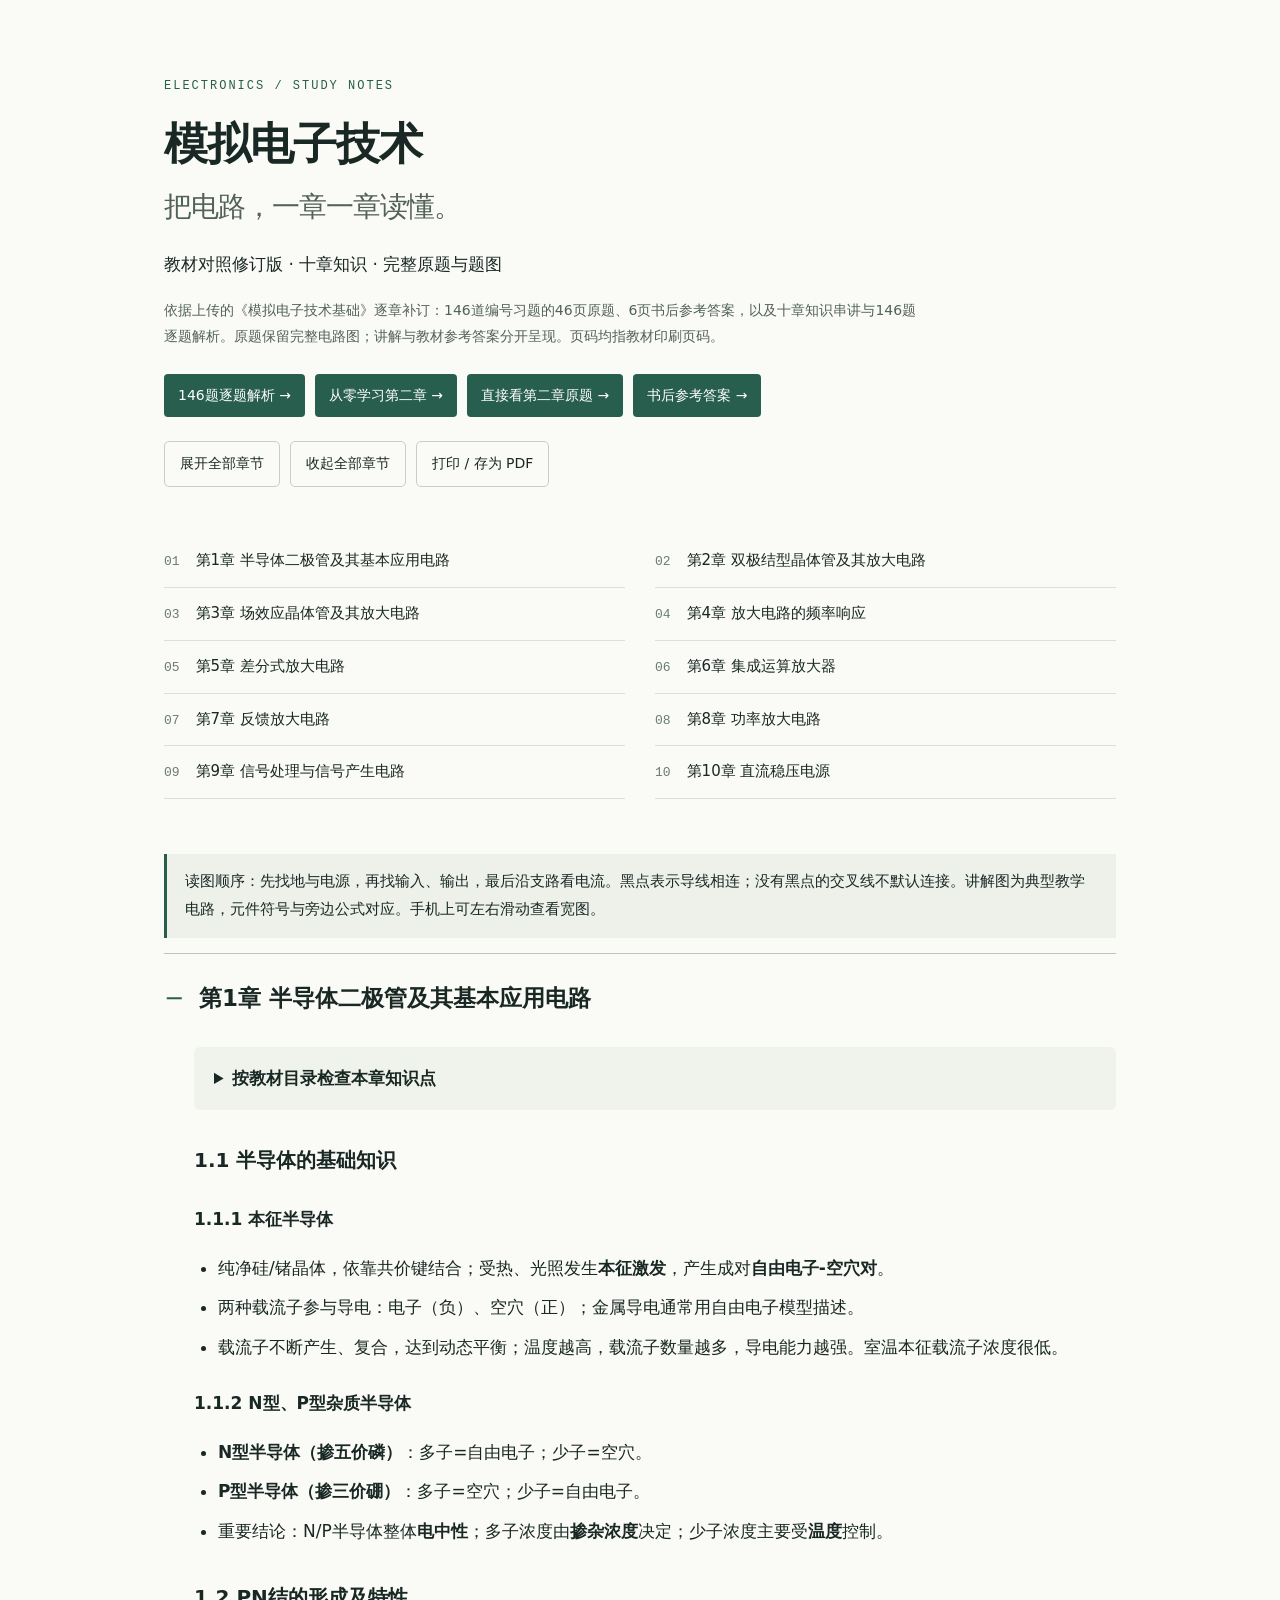
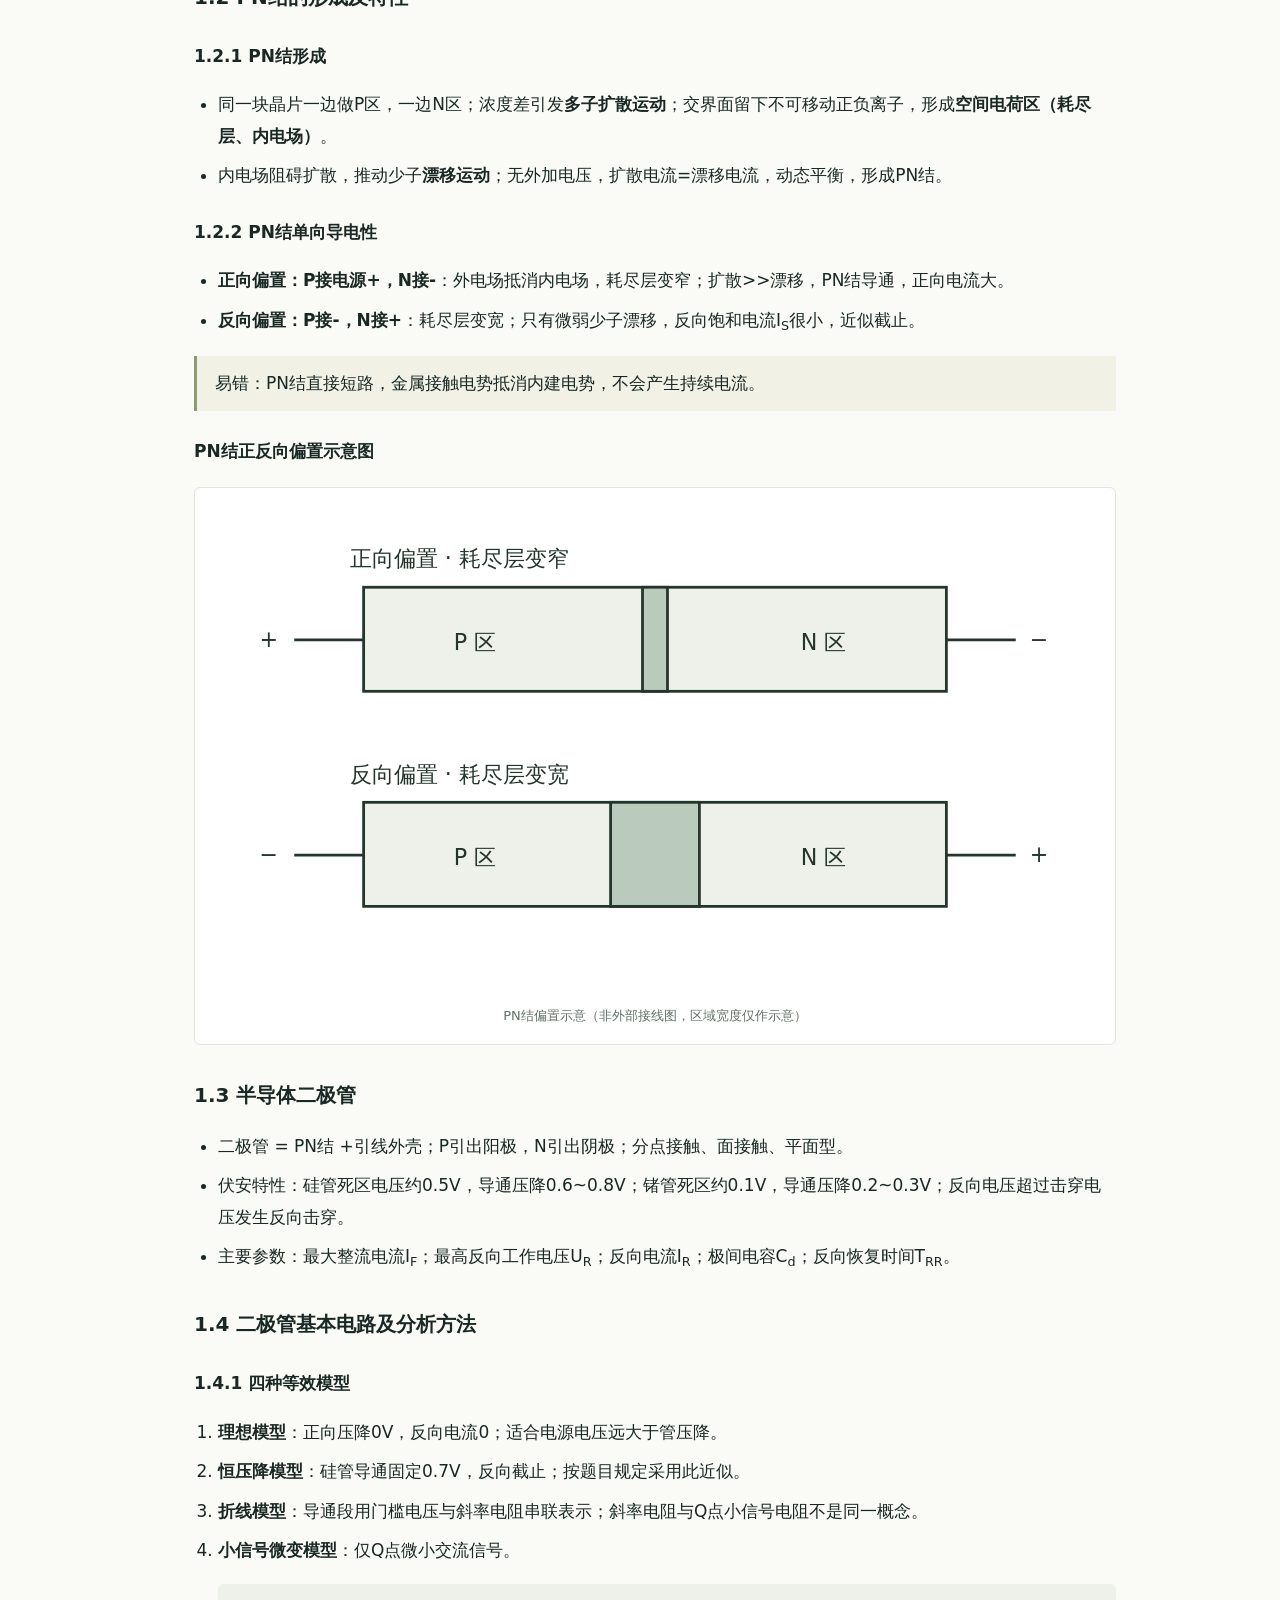
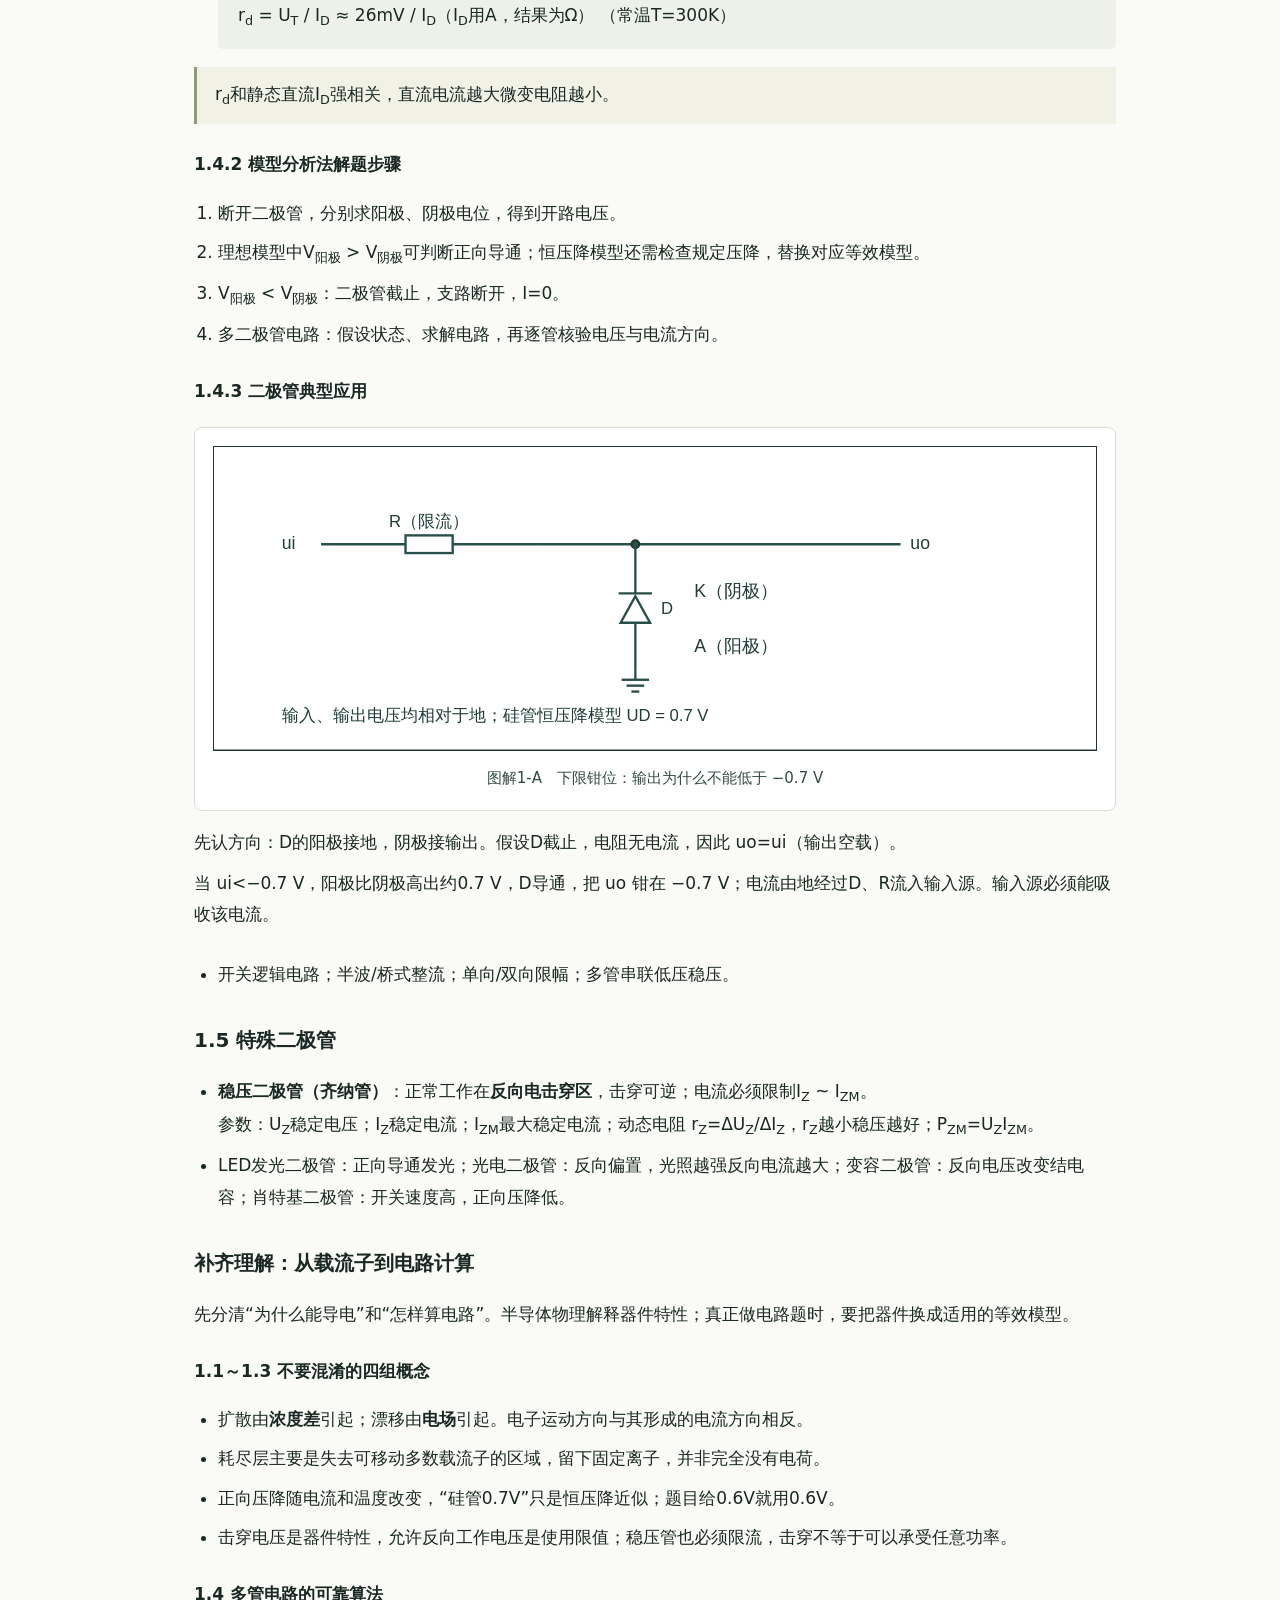
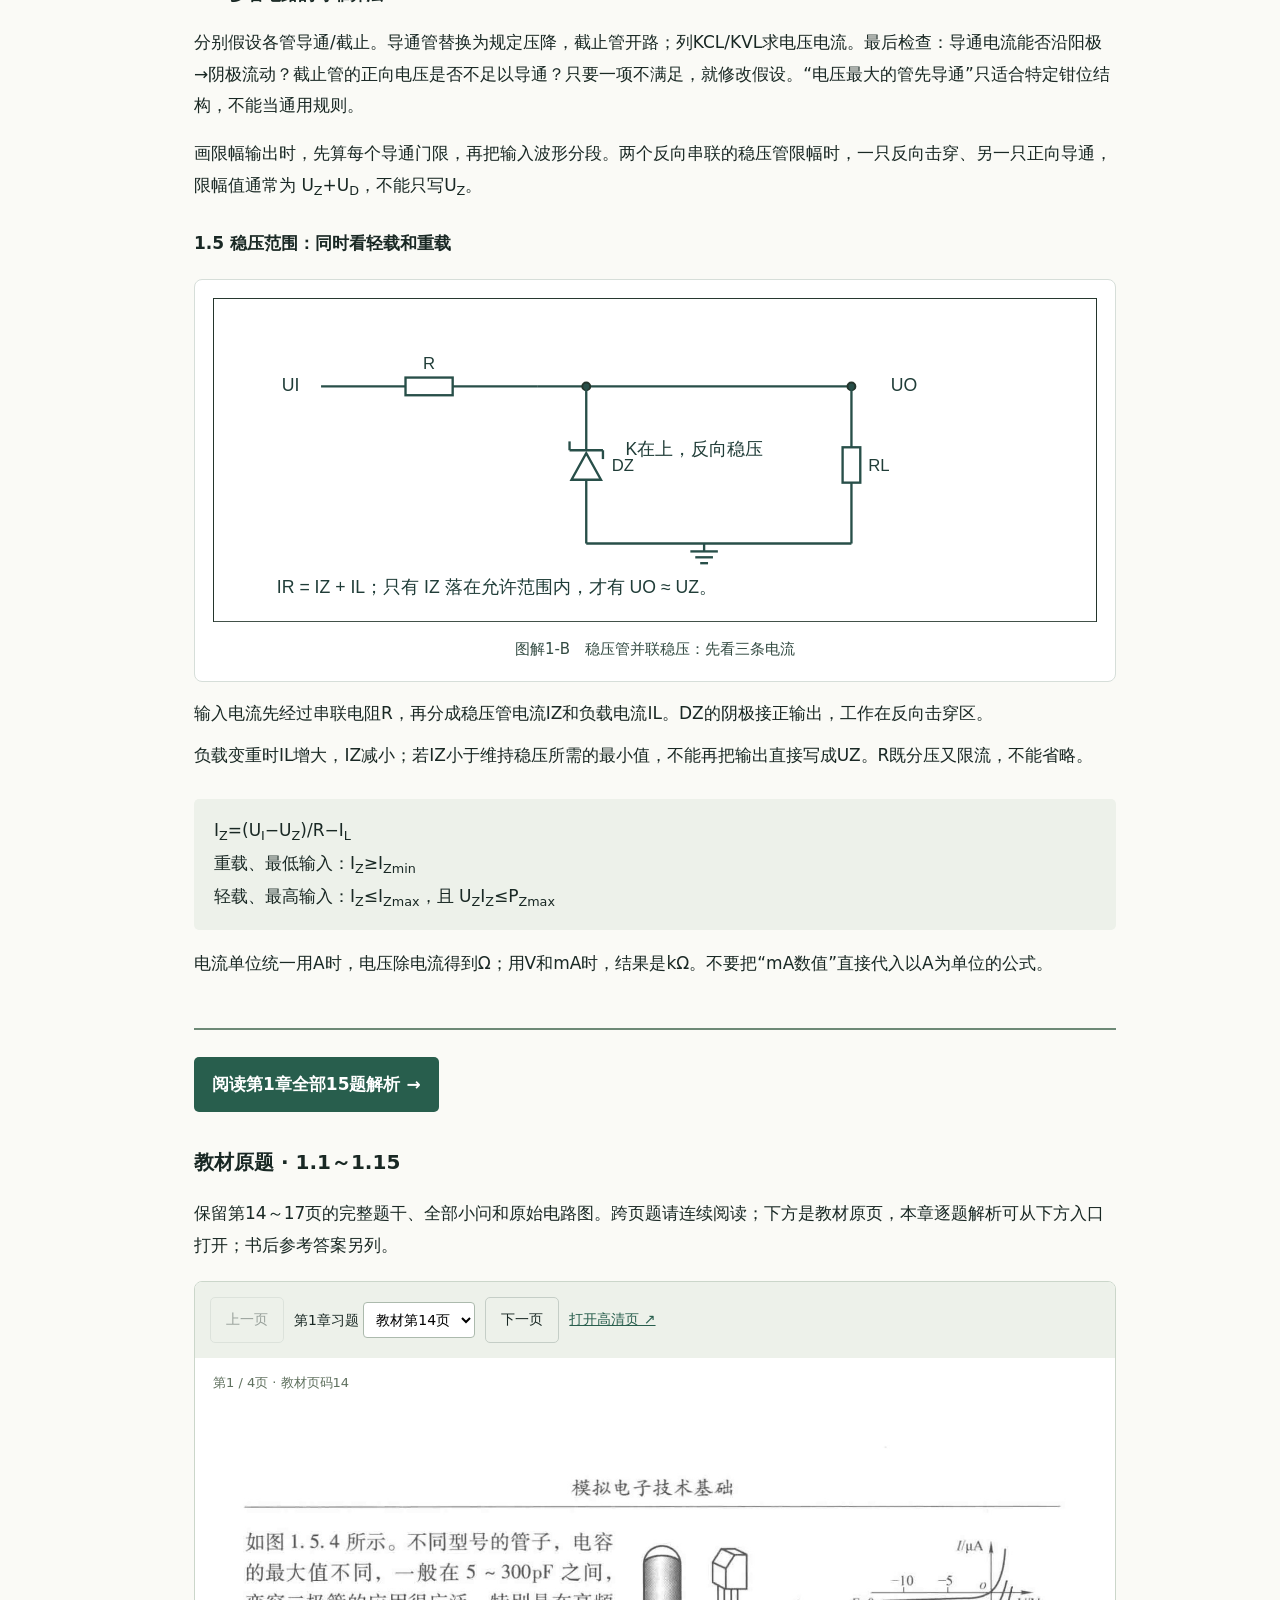
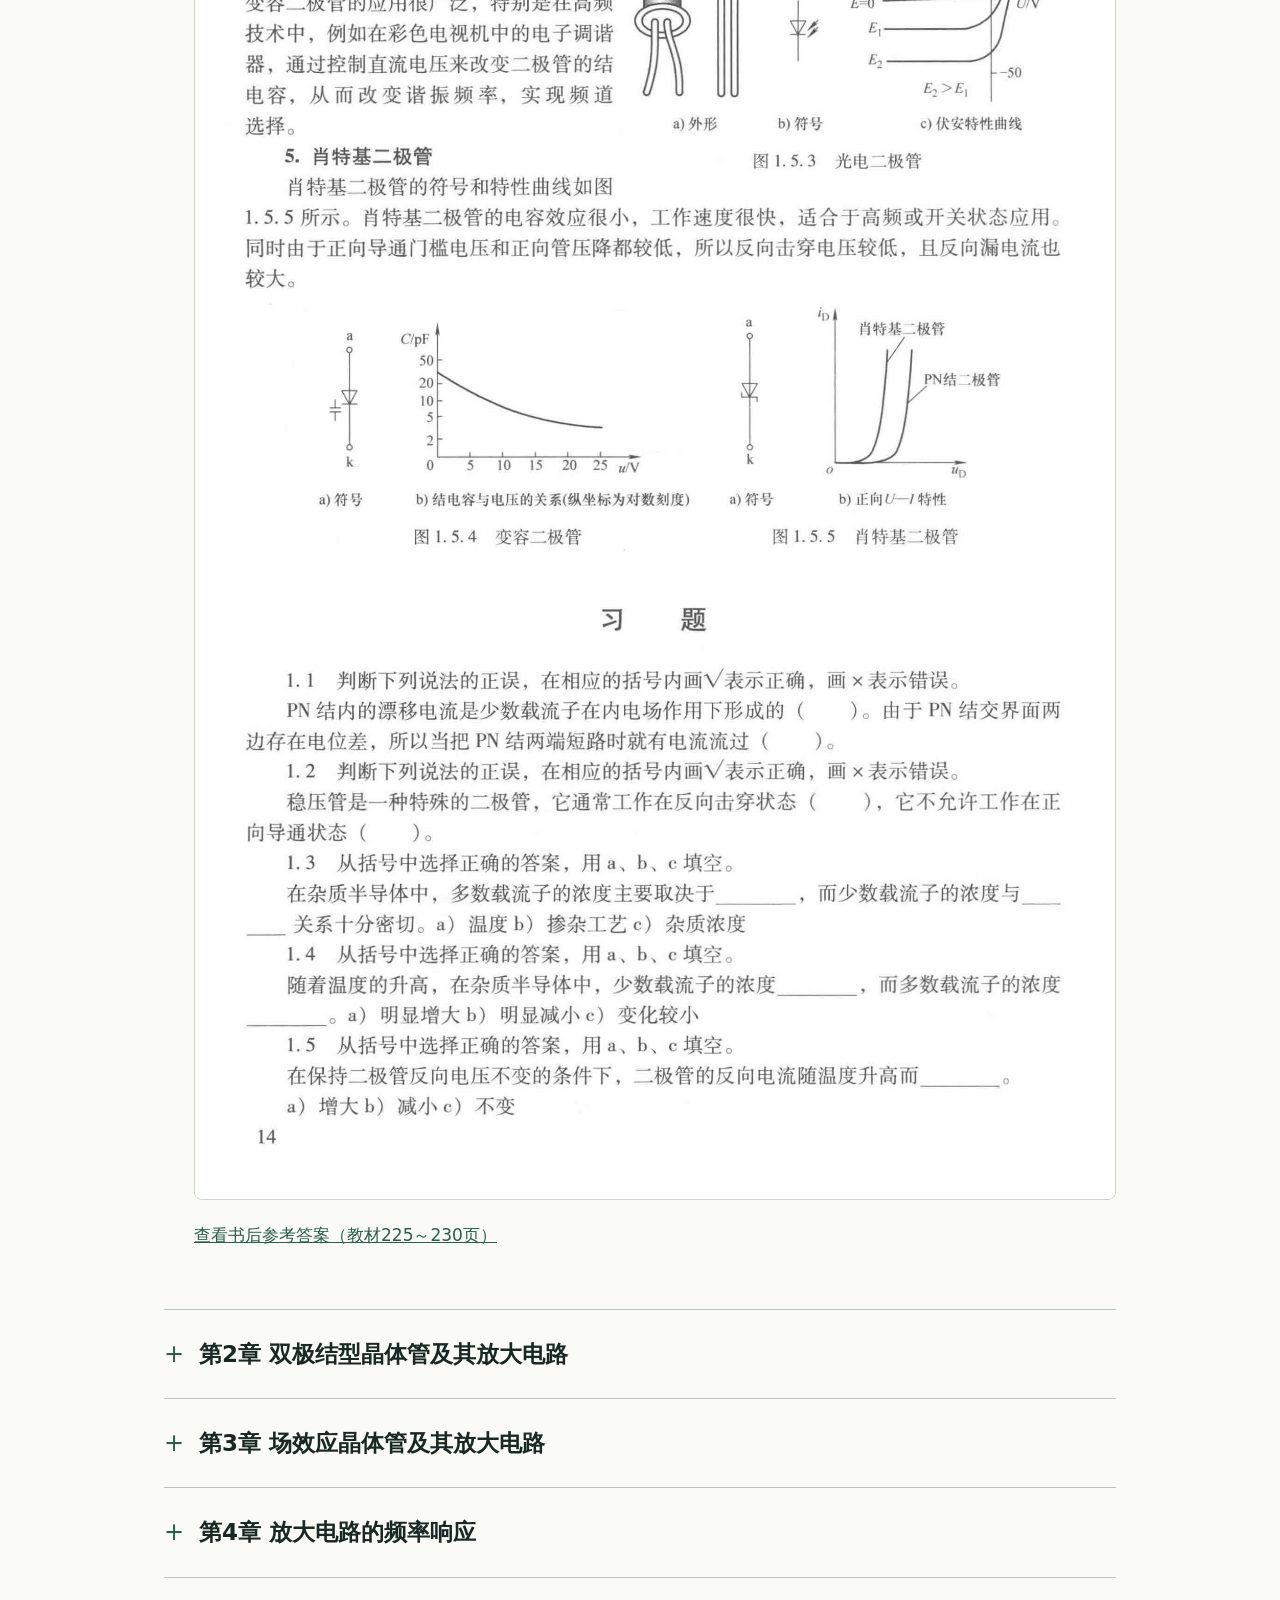
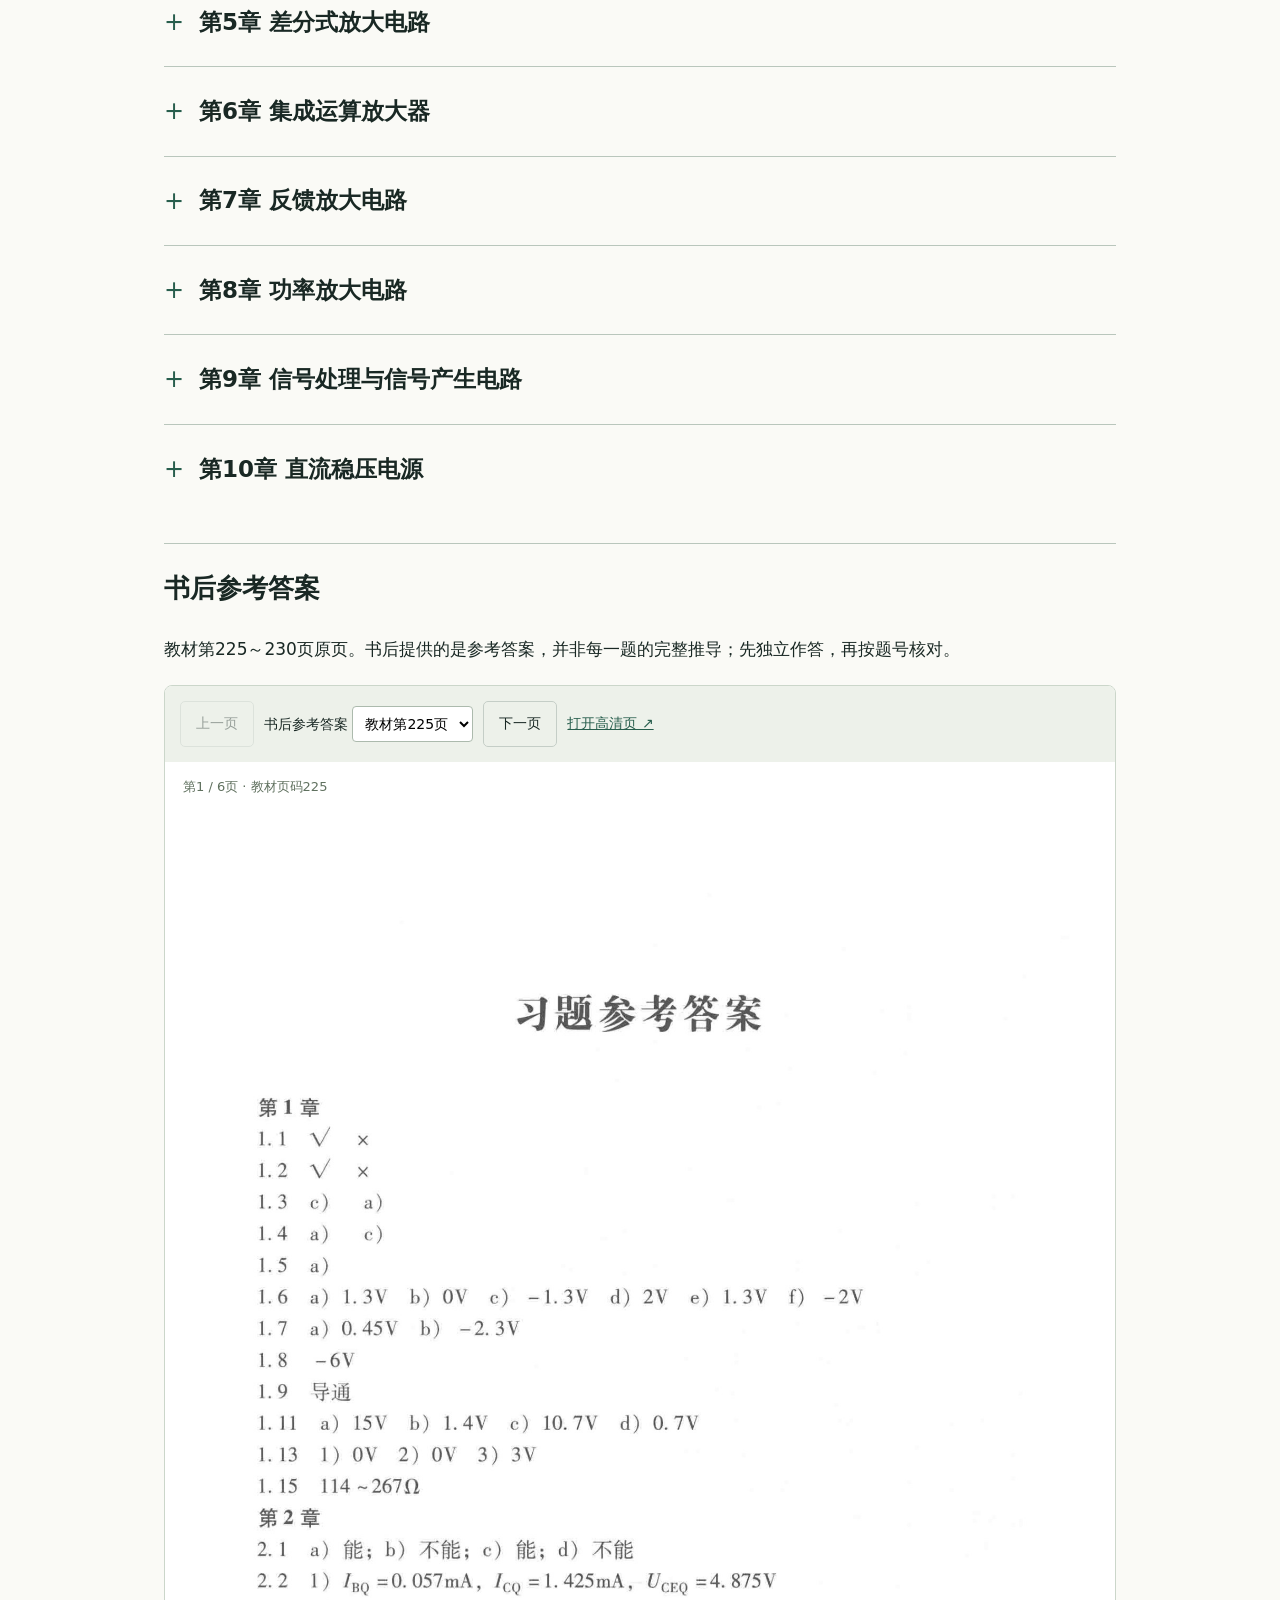
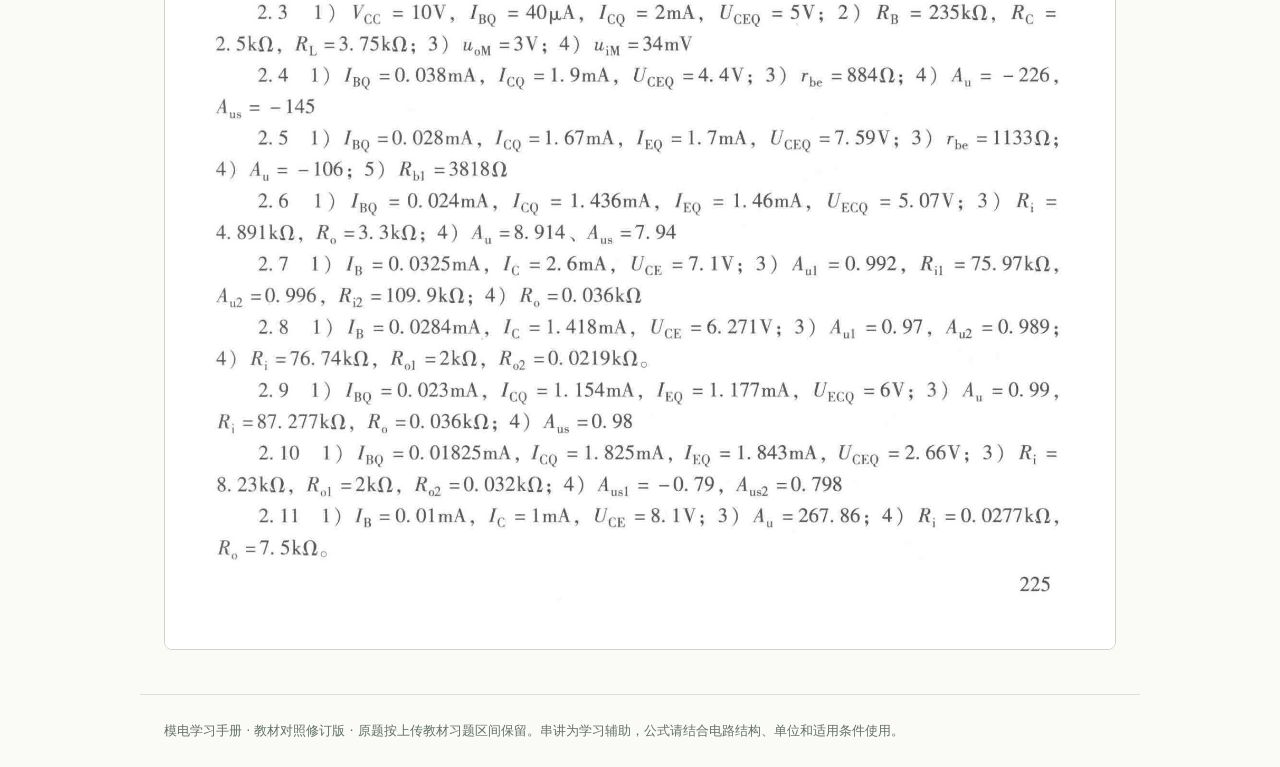
==== commit 80f10685: "为十章知识串讲补充32幅教学电路图和读图说明" ====
--- a/index.html
+++ b/index.html
@@ -6,11 +6,21 @@
 <title>模电学习手册 · 十章知识串讲</title>
 
 <style>
-:root{color-scheme:light;--ink:#192824;--accent:#285e4d;--paper:#fafaf6}*{box-sizing:border-box}body{margin:0;background:var(--paper);color:var(--ink);font:17px/1.85 system-ui,-apple-system,"Microsoft YaHei",sans-serif}header,main,nav,#toolbar,footer{max-width:1000px;margin:auto;padding:24px}header{padding-top:65px}.eyebrow{font:12px/1.5 monospace;letter-spacing:2px;color:var(--accent)}h1{font-size:44px;line-height:1.3;letter-spacing:-1px;margin:20px 0}h1 span{font-size:28px;font-weight:400;color:#53615b}.notice{font-size:14px;color:#52615b;max-width:760px}#toolbar{display:flex;flex-wrap:wrap;gap:10px;padding-top:0}button{font:inherit;font-size:14px;border:1px solid #c5cec7;background:transparent;color:var(--ink);border-radius:5px;padding:9px 15px;cursor:pointer}button:hover{background:#e8eee8}nav{display:grid;grid-template-columns:1fr 1fr;gap:0 30px;padding-bottom:40px}nav a{color:var(--ink);text-decoration:none;border-bottom:1px solid #dbe0d8;padding:12px 0;font-size:15px}nav span{font:13px monospace;color:#6a7c70;margin-right:16px}main{padding-top:0}.chapter{border-top:1px solid #b9c6bc;scroll-margin-top:15px}.chapter>summary{cursor:pointer;padding:22px 0;display:flex;align-items:center;gap:15px}.chapter>summary:before{content:'+';font-size:24px;color:var(--accent)}.chapter[open]>summary:before{content:'−'}.chapter h2{display:inline;font-size:23px;font-weight:600;margin:0}.chapter-body{padding:0 0 40px 30px}h3{font-size:20px;margin:32px 0 14px}h4{font-size:17px;margin:25px 0 10px}ul,ol{padding-left:24px}li{margin:8px 0}.formula{background:#edf1ea;padding:16px 20px;margin:18px 0;border-radius:5px;overflow-wrap:anywhere}.warn-tip{border-left:3px solid #8b9b74;padding:12px 18px;margin:18px 0;background:#f1f1e5}.q-item{border-top:1px solid #dde2da;padding:14px 0}.answer{margin:10px 0}.answer summary{color:var(--accent);cursor:pointer;font-size:15px}.answer>div{padding:12px 16px;background:#edf1ea;margin-top:10px}figure{margin:20px 0;background:#fff;padding:16px;border:1px solid #e1e4dc;border-radius:6px;overflow-x:auto}svg{width:100%;min-width:420px;height:auto;display:block;stroke:#24352c;stroke-width:2;fill:none}svg text{stroke:none;fill:#24352c;font:16px system-ui,sans-serif}svg .node{fill:#24352c;stroke:none}.zone{fill:#eef1e9}.depletion{fill:#bacbbd}figcaption{font-size:13px;color:#637168;text-align:center}footer{font-size:13px;color:#637168;border-top:1px solid #dbe0d8}sub{font-size:.75em}a:focus-visible,summary:focus-visible,button:focus-visible{outline:3px solid #8ba99c;outline-offset:4px}@media(max-width:600px){header,main,nav,#toolbar,footer{padding-left:18px;padding-right:18px}header{padding-top:32px}h1{font-size:34px}h1 span{font-size:22px}nav{grid-template-columns:1fr}.chapter h2{font-size:20px}.chapter-body{padding-left:0}body{font-size:16px}}@media print{header{padding-top:0}nav,#toolbar{display:none}body{font-size:11pt;background:white}.chapter{break-inside:auto}.chapter>summary:before{display:none}.formula,figure{break-inside:avoid}svg{min-width:0}main,header{padding:0}.chapter-body{padding-left:0}h1{font-size:25pt}}
-
-table{width:100%;border-collapse:collapse;font-size:15px;margin:18px 0;display:block;overflow-x:auto}th,td{text-align:left;padding:12px;border-bottom:1px solid #d5dfd7;vertical-align:top}th{background:#e9eee7}td:first-child{min-width:95px}.syllabus{background:#f0f3ec;padding:16px 20px;border-radius:6px;margin:5px 0 24px}.syllabus summary{cursor:pointer;font-weight:600}.reader{border:1px solid #cbd6ca;border-radius:8px;background:#fff;margin:20px 0;overflow:hidden}.reader-controls{display:flex;flex-wrap:wrap;gap:10px;align-items:center;padding:15px;background:#edf1ea}.reader-controls label{font-size:14px}.reader select{font:inherit;padding:8px;border:1px solid #acbaad;border-radius:4px;background:#fff;max-width:100%}.reader img{display:block;width:100%;height:auto}.reader a{color:#285e4d}.reader .full-page{font-size:14px}.page-status{font-size:13px;color:#60715f;padding:0 18px}.exercise-section{margin-top:48px;padding-top:10px;border-top:2px solid #6d8976}.question-index,.quick-start{display:flex;flex-wrap:wrap;gap:10px}.quick-start{margin-top:24px}.quick-start a{background:#285e4d;color:white;padding:9px 14px;text-decoration:none;border-radius:4px;font-size:14px}.question-index button{min-width:55px}button:disabled{opacity:.4;cursor:default}#book-answers{scroll-margin-top:20px;border-top:1px solid #b9c6bc;margin-top:30px}a{color:#285e4d}.exercise-section{scroll-margin-top:15px}.print-note{display:none}@media print{.reader,.question-index,.quick-start,.exercise-section>p:not(.print-note),#book-answers{display:none}.exercise-section:after{content:'原题与题图请在网页中查看高清教材页。'}.syllabus{display:block}}.solution-entry{display:inline-block;background:#285e4d;color:#fff;text-decoration:none;padding:12px 18px;border-radius:5px;font-weight:600}</style></head>
+:root{color-scheme:light;--ink:#192824;--accent:#285e4d;--paper:#fafaf6}*{box-sizing:border-box}body{margin:0;background:var(--paper);color:var(--ink);font:17px/1.85 system-ui,-apple-system,"Microsoft YaHei",sans-serif}header,main,nav,#toolbar,footer{max-width:1000px;margin:auto;padding:24px}header{padding-top:65px}.eyebrow{font:12px/1.5 monospace;letter-spacing:2px;color:var(--accent)}h1{font-size:44px;line-height:1.3;letter-spacing:-1px;margin:20px 0}h1 span{font-size:28px;font-weight:400;color:#53615b}.notice{font-size:14px;color:#52615b;max-width:760px}#toolbar{display:flex;flex-wrap:wrap;gap:10px;padding-top:0}button{font:inherit;font-size:14px;border:1px solid #c5cec7;background:transparent;color:var(--ink);border-radius:5px;padding:9px 15px;cursor:pointer}button:hover{background:#e8eee8}nav{display:grid;grid-template-columns:1fr 1fr;gap:0 30px;padding-bottom:40px}nav a{color:var(--ink);text-decoration:none;border-bottom:1px solid #dbe0d8;padding:12px 0;font-size:15px}nav span{font:13px monospace;color:#6a7c70;margin-right:16px}main{padding-top:0}.chapter{border-top:1px solid #b9c6bc;scroll-margin-top:15px}.chapter>summary{cursor:pointer;padding:22px 0;display:flex;align-items:center;gap:15px}.chapter>summary:before{content:'+';font-size:24px;color:var(--accent)}.chapter[open]>summary:before{content:'−'}.chapter h2{display:inline;font-size:23px;font-weight:600;margin:0}.chapter-body{padding:0 0 40px 30px}h3{font-size:20px;margin:32px 0 14px}h4{font-size:17px;margin:25px 0 10px}ul,ol{padding-left:24px}li{margin:8px 0}.formula{background:#edf1ea;padding:16px 20px;margin:18px 0;border-radius:5px;overflow-wrap:anywhere}.warn-tip{border-left:3px solid #8b9b74;padding:12px 18px;margin:18px 0;background:#f1f1e5}.q-item{border-top:1px solid #dde2da;padding:14px 0}.answer{margin:10px 0}.answer summary{color:var(--accent);cursor:pointer;font-size:15px}.answer>div{padding:12px 16px;background:#edf1ea;margin-top:10px}figure{margin:20px 0;background:#fff;padding:16px;border:1px solid #e1e4dc;border-radius:6px;overflow-x:auto}svg{width:100%;min-width:420px;height:auto;display:block;stroke:#24352c;stroke-width:2;fill:none}figure:not(.teaching-figure) svg text{stroke:none;fill:#24352c;font:16px system-ui,sans-serif}svg .node{fill:#24352c;stroke:none}.zone{fill:#eef1e9}.depletion{fill:#bacbbd}figcaption{font-size:13px;color:#637168;text-align:center}footer{font-size:13px;color:#637168;border-top:1px solid #dbe0d8}sub{font-size:.75em}a:focus-visible,summary:focus-visible,button:focus-visible{outline:3px solid #8ba99c;outline-offset:4px}@media(max-width:600px){header,main,nav,#toolbar,footer{padding-left:18px;padding-right:18px}header{padding-top:32px}h1{font-size:34px}h1 span{font-size:22px}nav{grid-template-columns:1fr}.chapter h2{font-size:20px}.chapter-body{padding-left:0}body{font-size:16px}}@media print{header{padding-top:0}nav,#toolbar{display:none}body{font-size:11pt;background:white}.chapter{break-inside:auto}.chapter>summary:before{display:none}.formula,figure{break-inside:avoid}svg{min-width:0}main,header{padding:0}.chapter-body{padding-left:0}h1{font-size:25pt}}
+
+table{width:100%;border-collapse:collapse;font-size:15px;margin:18px 0;display:block;overflow-x:auto}th,td{text-align:left;padding:12px;border-bottom:1px solid #d5dfd7;vertical-align:top}th{background:#e9eee7}td:first-child{min-width:95px}.syllabus{background:#f0f3ec;padding:16px 20px;border-radius:6px;margin:5px 0 24px}.syllabus summary{cursor:pointer;font-weight:600}.reader{border:1px solid #cbd6ca;border-radius:8px;background:#fff;margin:20px 0;overflow:hidden}.reader-controls{display:flex;flex-wrap:wrap;gap:10px;align-items:center;padding:15px;background:#edf1ea}.reader-controls label{font-size:14px}.reader select{font:inherit;padding:8px;border:1px solid #acbaad;border-radius:4px;background:#fff;max-width:100%}.reader img{display:block;width:100%;height:auto}.reader a{color:#285e4d}.reader .full-page{font-size:14px}.page-status{font-size:13px;color:#60715f;padding:0 18px}.exercise-section{margin-top:48px;padding-top:10px;border-top:2px solid #6d8976}.question-index,.quick-start{display:flex;flex-wrap:wrap;gap:10px}.quick-start{margin-top:24px}.quick-start a{background:#285e4d;color:white;padding:9px 14px;text-decoration:none;border-radius:4px;font-size:14px}.question-index button{min-width:55px}button:disabled{opacity:.4;cursor:default}#book-answers{scroll-margin-top:20px;border-top:1px solid #b9c6bc;margin-top:30px}a{color:#285e4d}.exercise-section{scroll-margin-top:15px}.print-note{display:none}@media print{.reader,.question-index,.quick-start,.exercise-section>p:not(.print-note),#book-answers{display:none}.exercise-section:after{content:'原题与题图请在网页中查看高清教材页。'}.syllabus{display:block}}.solution-entry{display:inline-block;background:#285e4d;color:#fff;text-decoration:none;padding:12px 18px;border-radius:5px;font-weight:600}</style><style id="teaching-circuit-styles">
+.teaching-circuit-set{margin:20px 0 28px}
+.teaching-figure{margin:16px 0;background:#fff;border:1px solid #d6ded9;border-radius:8px;padding:18px;overflow-x:auto}
+.teaching-figure svg{display:block;width:100%;height:auto;min-width:560px;max-height:none;margin:0 auto;color:#284f49}
+.teaching-figure svg text{stroke:none}
+.teaching-figure figcaption{font-size:15px;line-height:1.8;margin:14px 0 0;color:#334b42}
+.teaching-circuit-set p{margin:10px 0}
+.circuit-reading-note{padding:14px 18px;background:#edf1ea;border-left:3px solid #285e4d;font-size:15px}
+@media(max-width:650px){.teaching-figure{padding:10px}.chapter-body{padding-left:0}.teaching-figure svg{min-width:560px}}
+@media print{.teaching-figure{overflow:visible;break-inside:avoid}.teaching-figure svg{min-width:0}}
+</style></head>
 <body>
-<header><p class="eyebrow">ELECTRONICS / STUDY NOTES</p><h1>模拟电子技术<br><span>把电路，一章一章读懂。</span></h1><p>教材对照修订版 · 十章知识 · 完整原题与题图</p><p class="notice">依据上传的《模拟电子技术基础》逐章补订：146道编号习题的46页原题、6页书后参考答案，以及十章知识串讲与146题逐题解析。原题保留完整电路图；讲解与教材参考答案分开呈现。页码均指教材印刷页码。</p><div class="quick-start"><a href="solutions.html">146题逐题解析 →</a><a href="#chapter-2">从零学习第二章 →</a><a href="#exercises-2">直接看第二章原题 →</a><a href="#book-answers">书后参考答案 →</a></div></header><div id="toolbar"><button id="open-all">展开全部章节</button><button id="close-all">收起全部章节</button><button id="print">打印 / 存为 PDF</button></div><nav aria-label="章节目录" id="toc"><a href="#chapter-1"><span>01</span>第1章 半导体二极管及其基本应用电路</a><a href="#chapter-2"><span>02</span>第2章 双极结型晶体管及其放大电路</a><a href="#chapter-3"><span>03</span>第3章 场效应晶体管及其放大电路</a><a href="#chapter-4"><span>04</span>第4章 放大电路的频率响应</a><a href="#chapter-5"><span>05</span>第5章 差分式放大电路</a><a href="#chapter-6"><span>06</span>第6章 集成运算放大器</a><a href="#chapter-7"><span>07</span>第7章 反馈放大电路</a><a href="#chapter-8"><span>08</span>第8章 功率放大电路</a><a href="#chapter-9"><span>09</span>第9章 信号处理与信号产生电路</a><a href="#chapter-10"><span>10</span>第10章 直流稳压电源</a></nav><main>
+<header><p class="eyebrow">ELECTRONICS / STUDY NOTES</p><h1>模拟电子技术<br><span>把电路，一章一章读懂。</span></h1><p>教材对照修订版 · 十章知识 · 完整原题与题图</p><p class="notice">依据上传的《模拟电子技术基础》逐章补订：146道编号习题的46页原题、6页书后参考答案，以及十章知识串讲与146题逐题解析。原题保留完整电路图；讲解与教材参考答案分开呈现。页码均指教材印刷页码。</p><div class="quick-start"><a href="solutions.html">146题逐题解析 →</a><a href="#chapter-2">从零学习第二章 →</a><a href="#exercises-2">直接看第二章原题 →</a><a href="#book-answers">书后参考答案 →</a></div></header><div id="toolbar"><button id="open-all">展开全部章节</button><button id="close-all">收起全部章节</button><button id="print">打印 / 存为 PDF</button></div><nav aria-label="章节目录" id="toc"><a href="#chapter-1"><span>01</span>第1章 半导体二极管及其基本应用电路</a><a href="#chapter-2"><span>02</span>第2章 双极结型晶体管及其放大电路</a><a href="#chapter-3"><span>03</span>第3章 场效应晶体管及其放大电路</a><a href="#chapter-4"><span>04</span>第4章 放大电路的频率响应</a><a href="#chapter-5"><span>05</span>第5章 差分式放大电路</a><a href="#chapter-6"><span>06</span>第6章 集成运算放大器</a><a href="#chapter-7"><span>07</span>第7章 反馈放大电路</a><a href="#chapter-8"><span>08</span>第8章 功率放大电路</a><a href="#chapter-9"><span>09</span>第9章 信号处理与信号产生电路</a><a href="#chapter-10"><span>10</span>第10章 直流稳压电源</a></nav><main><p class="circuit-reading-note">读图顺序：先找地与电源，再找输入、输出，最后沿支路看电流。黑点表示导线相连；没有黑点的交叉线不默认连接。讲解图为典型教学电路，元件符号与旁边公式对应。手机上可左右滑动查看宽图。</p>
 
 <!-- ========== 第1章 ========== -->
 <details class="chapter" id="chapter-1" open><summary><h2>第1章 半导体二极管及其基本应用电路</h2></summary><div class="chapter-body"><details class="syllabus"><summary>按教材目录检查本章知识点</summary><table><tr><th>节 / 起始页</th><th>内容</th><th>学完应会</th></tr><tr><td>1.1<br>p.1</td><td>本征、杂质半导体</td><td>分清电子/空穴、多子/少子，解释电中性</td></tr><tr><td>1.2<br>p.3</td><td>PN结</td><td>扩散与漂移、耗尽层、正反向偏置</td></tr><tr><td>1.3<br>p.4</td><td>二极管</td><td>结构、伏安特性、主要参数</td></tr><tr><td>1.4<br>p.7</td><td>基本应用电路</td><td>选模型→假设状态→列方程→检验</td></tr><tr><td>1.5<br>p.12</td><td>特殊二极管</td><td>稳压管、发光管等器件的工作方式</td></tr></table></details>
@@ -73,7 +83,7 @@
 <li>多二极管电路：假设状态、求解电路，再逐管核验电压与电流方向。</li>
 </ol>
 
-<h4>1.4.3 二极管典型应用</h4>
+<h4>1.4.3 二极管典型应用</h4><div class="teaching-circuit-set" id="teaching-circuit-1"><figure class="teaching-figure"><svg xmlns="http://www.w3.org/2000/svg" viewBox="0 0 900 310" role="img" aria-label="图解1-A　下限钳位：输出为什么不能低于 −0.7 V"><rect width="100%" height="100%" fill="white"/><text x="70" y="105" fill="#203d38" font-family="Arial,Microsoft YaHei,sans-serif" font-size="18" text-anchor="start">ui</text><line x1="110" y1="100" x2="196.0" y2="100" stroke="#284f49" stroke-width="2.4"/><rect x="196.0" y="91" width="48" height="18" fill="white" stroke="#284f49" stroke-width="2.4"/><line x1="244.0" y1="100" x2="330" y2="100" stroke="#284f49" stroke-width="2.4"/><text x="220.0" y="82" fill="#203d38" font-family="Arial,Microsoft YaHei,sans-serif" font-size="17" text-anchor="middle">R（限流）</text><line x1="330" y1="100" x2="700" y2="100" stroke="#284f49" stroke-width="2.4"/><circle cx="430" cy="100" r="4" fill="#284f49"/><text x="710" y="105" fill="#203d38" font-family="Arial,Microsoft YaHei,sans-serif" font-size="18" text-anchor="start">uo</text><line x1="430" y1="100" x2="430" y2="150.0" stroke="#284f49" stroke-width="2.4"/><line x1="430" y1="230" x2="430" y2="180.0" stroke="#284f49" stroke-width="2.4"/><polygon points="415,180.0 445,180.0 430,153.0" fill="none" stroke="#284f49" stroke-width="2.4"/><line x1="413" y1="150.0" x2="447" y2="150.0" stroke="#284f49" stroke-width="2.4"/><text x="456" y="171.0" fill="#203d38" font-family="Arial,Microsoft YaHei,sans-serif" font-size="17" text-anchor="start">D</text><line x1="430" y1="230" x2="430" y2="238" stroke="#284f49" stroke-width="2.4"/><line x1="416" y1="238" x2="444" y2="238" stroke="#284f49" stroke-width="2.4"/><line x1="421" y1="244" x2="439" y2="244" stroke="#284f49" stroke-width="2.4"/><line x1="426" y1="250" x2="434" y2="250" stroke="#284f49" stroke-width="2.4"/><text x="490" y="154" fill="#203d38" font-family="Arial,Microsoft YaHei,sans-serif" font-size="18" text-anchor="start">K（阴极）</text><text x="490" y="210" fill="#203d38" font-family="Arial,Microsoft YaHei,sans-serif" font-size="18" text-anchor="start">A（阳极）</text><text x="70" y="280" fill="#203d38" font-family="Arial,Microsoft YaHei,sans-serif" font-size="17" text-anchor="start">输入、输出电压均相对于地；硅管恒压降模型 UD = 0.7 V</text></svg><figcaption>图解1-A　下限钳位：输出为什么不能低于 −0.7 V</figcaption></figure><p>先认方向：D的阳极接地，阴极接输出。假设D截止，电阻无电流，因此 uo=ui（输出空载）。</p><p>当 ui&lt;−0.7 V，阳极比阴极高出约0.7 V，D导通，把 uo 钳在 −0.7 V；电流由地经过D、R流入输入源。输入源必须能吸收该电流。</p></div>
 <ul>
 <li>开关逻辑电路；半波/桥式整流；单向/双向限幅；多管串联低压稳压。</li>
 </ul>
@@ -92,7 +102,7 @@
 <ul><li>扩散由<strong>浓度差</strong>引起；漂移由<strong>电场</strong>引起。电子运动方向与其形成的电流方向相反。</li><li>耗尽层主要是失去可移动多数载流子的区域，留下固定离子，并非完全没有电荷。</li><li>正向压降随电流和温度改变，“硅管0.7V”只是恒压降近似；题目给0.6V就用0.6V。</li><li>击穿电压是器件特性，允许反向工作电压是使用限值；稳压管也必须限流，击穿不等于可以承受任意功率。</li></ul>
 <h4>1.4 多管电路的可靠算法</h4><p>分别假设各管导通/截止。导通管替换为规定压降，截止管开路；列KCL/KVL求电压电流。最后检查：导通电流能否沿阳极→阴极流动？截止管的正向电压是否不足以导通？只要一项不满足，就修改假设。“电压最大的管先导通”只适合特定钳位结构，不能当通用规则。</p>
 <p>画限幅输出时，先算每个导通门限，再把输入波形分段。两个反向串联的稳压管限幅时，一只反向击穿、另一只正向导通，限幅值通常为 U<sub>Z</sub>+U<sub>D</sub>，不能只写U<sub>Z</sub>。</p>
-<h4>1.5 稳压范围：同时看轻载和重载</h4><div class="formula">I<sub>Z</sub>=(U<sub>I</sub>−U<sub>Z</sub>)/R−I<sub>L</sub><br>重载、最低输入：I<sub>Z</sub>≥I<sub>Zmin</sub><br>轻载、最高输入：I<sub>Z</sub>≤I<sub>Zmax</sub>，且 U<sub>Z</sub>I<sub>Z</sub>≤P<sub>Zmax</sub></div><p>电流单位统一用A时，电压除电流得到Ω；用V和mA时，结果是kΩ。不要把“mA数值”直接代入以A为单位的公式。</p>
+<h4>1.5 稳压范围：同时看轻载和重载</h4><div class="teaching-circuit-set" id="teaching-circuit-2"><figure class="teaching-figure"><svg xmlns="http://www.w3.org/2000/svg" viewBox="0 0 900 330" role="img" aria-label="图解1-B　稳压管并联稳压：先看三条电流"><rect width="100%" height="100%" fill="white"/><text x="70" y="95" fill="#203d38" font-family="Arial,Microsoft YaHei,sans-serif" font-size="18" text-anchor="start">UI</text><line x1="110" y1="90" x2="196.0" y2="90" stroke="#284f49" stroke-width="2.4"/><rect x="196.0" y="81" width="48" height="18" fill="white" stroke="#284f49" stroke-width="2.4"/><line x1="244.0" y1="90" x2="330" y2="90" stroke="#284f49" stroke-width="2.4"/><text x="220.0" y="72" fill="#203d38" font-family="Arial,Microsoft YaHei,sans-serif" font-size="17" text-anchor="middle">R</text><line x1="330" y1="90" x2="650" y2="90" stroke="#284f49" stroke-width="2.4"/><circle cx="380" cy="90" r="4" fill="#284f49"/><circle cx="650" cy="90" r="4" fill="#284f49"/><text x="690" y="95" fill="#203d38" font-family="Arial,Microsoft YaHei,sans-serif" font-size="18" text-anchor="start">UO</text><line x1="380" y1="90" x2="380" y2="155.0" stroke="#284f49" stroke-width="2.4"/><line x1="380" y1="250" x2="380" y2="185.0" stroke="#284f49" stroke-width="2.4"/><polygon points="365,185.0 395,185.0 380,158.0" fill="none" stroke="#284f49" stroke-width="2.4"/><line x1="363" y1="155.0" x2="397" y2="155.0" stroke="#284f49" stroke-width="2.4"/><line x1="363" y1="155.0" x2="363" y2="146.0" stroke="#284f49" stroke-width="2.4"/><line x1="397" y1="155.0" x2="397" y2="164.0" stroke="#284f49" stroke-width="2.4"/><text x="406" y="176.0" fill="#203d38" font-family="Arial,Microsoft YaHei,sans-serif" font-size="17" text-anchor="start">DZ</text><line x1="650" y1="90" x2="650" y2="152.0" stroke="#284f49" stroke-width="2.4"/><rect x="641" y="152.0" width="18" height="36" fill="white" stroke="#284f49" stroke-width="2.4"/><line x1="650" y1="188.0" x2="650" y2="250" stroke="#284f49" stroke-width="2.4"/><text x="667" y="176.0" fill="#203d38" font-family="Arial,Microsoft YaHei,sans-serif" font-size="17" text-anchor="start">RL</text><line x1="380" y1="250" x2="650" y2="250" stroke="#284f49" stroke-width="2.4"/><line x1="500" y1="250" x2="500" y2="258" stroke="#284f49" stroke-width="2.4"/><line x1="486" y1="258" x2="514" y2="258" stroke="#284f49" stroke-width="2.4"/><line x1="491" y1="264" x2="509" y2="264" stroke="#284f49" stroke-width="2.4"/><line x1="496" y1="270" x2="504" y2="270" stroke="#284f49" stroke-width="2.4"/><text x="420" y="160" fill="#203d38" font-family="Arial,Microsoft YaHei,sans-serif" font-size="18" text-anchor="start">K在上，反向稳压</text><text x="65" y="300" fill="#203d38" font-family="Arial,Microsoft YaHei,sans-serif" font-size="18" text-anchor="start">IR = IZ + IL；只有 IZ 落在允许范围内，才有 UO ≈ UZ。</text></svg><figcaption>图解1-B　稳压管并联稳压：先看三条电流</figcaption></figure><p>输入电流先经过串联电阻R，再分成稳压管电流IZ和负载电流IL。DZ的阴极接正输出，工作在反向击穿区。</p><p>负载变重时IL增大，IZ减小；若IZ小于维持稳压所需的最小值，不能再把输出直接写成UZ。R既分压又限流，不能省略。</p></div><div class="formula">I<sub>Z</sub>=(U<sub>I</sub>−U<sub>Z</sub>)/R−I<sub>L</sub><br>重载、最低输入：I<sub>Z</sub>≥I<sub>Zmin</sub><br>轻载、最高输入：I<sub>Z</sub>≤I<sub>Zmax</sub>，且 U<sub>Z</sub>I<sub>Z</sub>≤P<sub>Zmax</sub></div><p>电流单位统一用A时，电压除电流得到Ω；用V和mA时，结果是kΩ。不要把“mA数值”直接代入以A为单位的公式。</p>
 <section class="exercise-section" id="exercises-1"><p><a class="solution-entry" href="solutions-1.html">阅读第1章全部15题解析 →</a></p><h3>教材原题 · 1.1～1.15</h3><p>保留第14～17页的完整题干、全部小问和原始电路图。跨页题请连续阅读；下方是教材原页，本章逐题解析可从下方入口打开；书后参考答案另列。</p><div class="reader" data-start="14" data-end="17"><div class="reader-controls"><button type="button" data-step="-1">上一页</button><label>第1章习题 <select aria-label="选择第1章习题"><option value="14">教材第14页</option><option value="15">教材第15页</option><option value="16">教材第16页</option><option value="17">教材第17页</option></select></label><button type="button" data-step="1">下一页</button><a class="full-page" href="pages/p14.jpg" target="_blank" rel="noopener">打开高清页 ↗</a></div><p class="page-status" aria-live="polite">第1 / 4页 · 教材页码14</p><a class="page-link" href="pages/p14.jpg" target="_blank" rel="noopener"><img loading="lazy" decoding="async" src="pages/p14.jpg" alt="第1章习题，教材第14页；点击查看高清原页" width="1800" height="2700"></a></div><p><a href="#book-answers">查看书后参考答案（教材225～230页）</a></p></section></div></details>
 
 <!-- ========== 第2章 ========== -->
@@ -144,7 +154,7 @@
 </div>
 <div class="warn-tip">A<sub>u</sub>负号代表共射电路输出输入相位反相180°；小信号模型<strong>只计算交流变化分量，不能用来求静态直流Q点。</strong></div>
 
-<h3>2.4 分压式射极偏置电路（稳定静态工作点）</h3><p>以下分压近似需满足 R<sub>b1</sub>∥R<sub>b2</sub> ≪ (β+1)R<sub>e</sub>。不满足时，先作戴维南等效：V<sub>BB</sub>=V<sub>CC</sub>R<sub>b2</sub>/(R<sub>b1</sub>+R<sub>b2</sub>)，R<sub>B</sub>=R<sub>b1</sub>∥R<sub>b2</sub>；假设放大区，I<sub>BQ</sub>=(V<sub>BB</sub>−U<sub>BEQ</sub>)/[R<sub>B</sub>+(β+1)R<sub>e</sub>]，算完检查工作区。</p>
+<h3>2.4 分压式射极偏置电路（稳定静态工作点）</h3><div class="teaching-circuit-set" id="teaching-circuit-3"><figure class="teaching-figure"><svg xmlns="http://www.w3.org/2000/svg" viewBox="0 0 900 480" role="img" aria-label="图解2-A　分压偏置共射：完整原电路"><rect width="100%" height="100%" fill="white"/><line x1="280" y1="55" x2="595" y2="55" stroke="#284f49" stroke-width="2.4"/><text x="420" y="38" fill="#203d38" font-family="Arial,Microsoft YaHei,sans-serif" font-size="18" text-anchor="middle">+VCC</text><line x1="280" y1="55" x2="280" y2="117.0" stroke="#284f49" stroke-width="2.4"/><rect x="271" y="117.0" width="18" height="36" fill="white" stroke="#284f49" stroke-width="2.4"/><line x1="280" y1="153.0" x2="280" y2="215" stroke="#284f49" stroke-width="2.4"/><text x="263" y="141.0" fill="#203d38" font-family="Arial,Microsoft YaHei,sans-serif" font-size="17" text-anchor="end">Rb1</text><line x1="280" y1="215" x2="280" y2="287.0" stroke="#284f49" stroke-width="2.4"/><rect x="271" y="287.0" width="18" height="36" fill="white" stroke="#284f49" stroke-width="2.4"/><line x1="280" y1="323.0" x2="280" y2="395" stroke="#284f49" stroke-width="2.4"/><text x="263" y="311.0" fill="#203d38" font-family="Arial,Microsoft YaHei,sans-serif" font-size="17" text-anchor="end">Rb2</text><line x1="415" y1="215" x2="465" y2="215" stroke="#284f49" stroke-width="2.4"/><line x1="465" y1="187" x2="465" y2="243" stroke="#284f49" stroke-width="2.4"/><line x1="465" y1="199" x2="515" y2="160" stroke="#284f49" stroke-width="2.4"/><line x1="465" y1="231" x2="515" y2="270" stroke="#284f49" stroke-width="2.4"/><path d="M 492 262 L 506 263 L 500 250" fill="none" stroke="#284f49" stroke-width="2.4"/><text x="522" y="219" fill="#203d38" font-family="Arial,Microsoft YaHei,sans-serif" font-size="18" text-anchor="start">T</text><line x1="280" y1="215" x2="415" y2="215" stroke="#284f49" stroke-width="2.4"/><circle cx="280" cy="215" r="4" fill="#284f49"/><line x1="515" y1="55" x2="515" y2="89.5" stroke="#284f49" stroke-width="2.4"/><rect x="506" y="89.5" width="18" height="36" fill="white" stroke="#284f49" stroke-width="2.4"/><line x1="515" y1="125.5" x2="515" y2="160" stroke="#284f49" stroke-width="2.4"/><text x="532" y="113.5" fill="#203d38" font-family="Arial,Microsoft YaHei,sans-serif" font-size="17" text-anchor="start">RC</text><circle cx="515" cy="55" r="4" fill="#284f49"/><line x1="515" y1="270" x2="515" y2="314.5" stroke="#284f49" stroke-width="2.4"/><rect x="506" y="314.5" width="18" height="36" fill="white" stroke="#284f49" stroke-width="2.4"/><line x1="515" y1="350.5" x2="515" y2="395" stroke="#284f49" stroke-width="2.4"/><text x="532" y="338.5" fill="#203d38" font-family="Arial,Microsoft YaHei,sans-serif" font-size="17" text-anchor="start">RE</text><line x1="280" y1="395" x2="515" y2="395" stroke="#284f49" stroke-width="2.4"/><line x1="390" y1="395" x2="390" y2="403" stroke="#284f49" stroke-width="2.4"/><line x1="376" y1="403" x2="404" y2="403" stroke="#284f49" stroke-width="2.4"/><line x1="381" y1="409" x2="399" y2="409" stroke="#284f49" stroke-width="2.4"/><line x1="386" y1="415" x2="394" y2="415" stroke="#284f49" stroke-width="2.4"/><text x="35" y="220" fill="#203d38" font-family="Arial,Microsoft YaHei,sans-serif" font-size="18" text-anchor="start">ui</text><line x1="75" y1="215" x2="172.5" y2="215" stroke="#284f49" stroke-width="2.4"/><line x1="172.5" y1="197" x2="172.5" y2="233" stroke="#284f49" stroke-width="2.4"/><line x1="182.5" y1="197" x2="182.5" y2="233" stroke="#284f49" stroke-width="2.4"/><line x1="182.5" y1="215" x2="280" y2="215" stroke="#284f49" stroke-width="2.4"/><text x="177.5" y="190" fill="#203d38" font-family="Arial,Microsoft YaHei,sans-serif" font-size="17" text-anchor="middle">C1</text><line x1="515" y1="145" x2="590" y2="145" stroke="#284f49" stroke-width="2.4"/><line x1="590" y1="145" x2="657.5" y2="145" stroke="#284f49" stroke-width="2.4"/><line x1="657.5" y1="127" x2="657.5" y2="163" stroke="#284f49" stroke-width="2.4"/><line x1="667.5" y1="127" x2="667.5" y2="163" stroke="#284f49" stroke-width="2.4"/><line x1="667.5" y1="145" x2="735" y2="145" stroke="#284f49" stroke-width="2.4"/><text x="662.5" y="120" fill="#203d38" font-family="Arial,Microsoft YaHei,sans-serif" font-size="17" text-anchor="middle">C2</text><line x1="735" y1="145" x2="800" y2="145" stroke="#284f49" stroke-width="2.4"/><line x1="800" y1="145" x2="800" y2="237.0" stroke="#284f49" stroke-width="2.4"/><rect x="791" y="237.0" width="18" height="36" fill="white" stroke="#284f49" stroke-width="2.4"/><line x1="800" y1="273.0" x2="800" y2="365" stroke="#284f49" stroke-width="2.4"/><text x="817" y="261.0" fill="#203d38" font-family="Arial,Microsoft YaHei,sans-serif" font-size="17" text-anchor="start">RL</text><line x1="800" y1="365" x2="800" y2="373" stroke="#284f49" stroke-width="2.4"/><line x1="786" y1="373" x2="814" y2="373" stroke="#284f49" stroke-width="2.4"/><line x1="791" y1="379" x2="809" y2="379" stroke="#284f49" stroke-width="2.4"/><line x1="796" y1="385" x2="804" y2="385" stroke="#284f49" stroke-width="2.4"/><text x="820" y="145" fill="#203d38" font-family="Arial,Microsoft YaHei,sans-serif" font-size="18" text-anchor="start">uo</text><line x1="515" y1="290" x2="655" y2="290" stroke="#284f49" stroke-width="2.4"/><line x1="655" y1="290" x2="655" y2="337.5" stroke="#284f49" stroke-width="2.4"/><line x1="637" y1="337.5" x2="673" y2="337.5" stroke="#284f49" stroke-width="2.4"/><line x1="637" y1="347.5" x2="673" y2="347.5" stroke="#284f49" stroke-width="2.4"/><line x1="655" y1="347.5" x2="655" y2="395" stroke="#284f49" stroke-width="2.4"/><text x="680" y="348.5" fill="#203d38" font-family="Arial,Microsoft YaHei,sans-serif" font-size="17" text-anchor="start">CE</text><line x1="515" y1="395" x2="655" y2="395" stroke="#284f49" stroke-width="2.4"/><circle cx="515" cy="290" r="4" fill="#284f49"/><circle cx="515" cy="145" r="4" fill="#284f49"/><text x="70" y="455" fill="#203d38" font-family="Arial,Microsoft YaHei,sans-serif" font-size="17" text-anchor="start">C1、C2：隔直通交；CE：旁路射极交流；VCC提供输出能量。</text></svg><figcaption>图解2-A　分压偏置共射：完整原电路</figcaption></figure><p>输入从基极进入，输出从集电极取出；发射极是输入和输出共同的参考端，因此叫共射。Rb1、Rb2给基极提供直流偏置，RE帮助稳定工作点。</p><p>读这张原图时先区分两件事：直流电源建立Q点，叠加在Q点附近的小交流信号才被放大。下一张图只保留直流能走通的支路。</p></div><div class="teaching-circuit-set" id="teaching-circuit-4"><figure class="teaching-figure"><svg xmlns="http://www.w3.org/2000/svg" viewBox="0 0 900 480" role="img" aria-label="图解2-B　同一电路的直流通路：先求Q点"><rect width="100%" height="100%" fill="white"/><line x1="280" y1="55" x2="595" y2="55" stroke="#284f49" stroke-width="2.4"/><text x="420" y="38" fill="#203d38" font-family="Arial,Microsoft YaHei,sans-serif" font-size="18" text-anchor="middle">+VCC</text><line x1="280" y1="55" x2="280" y2="117.0" stroke="#284f49" stroke-width="2.4"/><rect x="271" y="117.0" width="18" height="36" fill="white" stroke="#284f49" stroke-width="2.4"/><line x1="280" y1="153.0" x2="280" y2="215" stroke="#284f49" stroke-width="2.4"/><text x="263" y="141.0" fill="#203d38" font-family="Arial,Microsoft YaHei,sans-serif" font-size="17" text-anchor="end">Rb1</text><line x1="280" y1="215" x2="280" y2="287.0" stroke="#284f49" stroke-width="2.4"/><rect x="271" y="287.0" width="18" height="36" fill="white" stroke="#284f49" stroke-width="2.4"/><line x1="280" y1="323.0" x2="280" y2="395" stroke="#284f49" stroke-width="2.4"/><text x="263" y="311.0" fill="#203d38" font-family="Arial,Microsoft YaHei,sans-serif" font-size="17" text-anchor="end">Rb2</text><line x1="415" y1="215" x2="465" y2="215" stroke="#284f49" stroke-width="2.4"/><line x1="465" y1="187" x2="465" y2="243" stroke="#284f49" stroke-width="2.4"/><line x1="465" y1="199" x2="515" y2="160" stroke="#284f49" stroke-width="2.4"/><line x1="465" y1="231" x2="515" y2="270" stroke="#284f49" stroke-width="2.4"/><path d="M 492 262 L 506 263 L 500 250" fill="none" stroke="#284f49" stroke-width="2.4"/><text x="522" y="219" fill="#203d38" font-family="Arial,Microsoft YaHei,sans-serif" font-size="18" text-anchor="start">T</text><line x1="280" y1="215" x2="415" y2="215" stroke="#284f49" stroke-width="2.4"/><circle cx="280" cy="215" r="4" fill="#284f49"/><line x1="515" y1="55" x2="515" y2="89.5" stroke="#284f49" stroke-width="2.4"/><rect x="506" y="89.5" width="18" height="36" fill="white" stroke="#284f49" stroke-width="2.4"/><line x1="515" y1="125.5" x2="515" y2="160" stroke="#284f49" stroke-width="2.4"/><text x="532" y="113.5" fill="#203d38" font-family="Arial,Microsoft YaHei,sans-serif" font-size="17" text-anchor="start">RC</text><circle cx="515" cy="55" r="4" fill="#284f49"/><line x1="515" y1="270" x2="515" y2="314.5" stroke="#284f49" stroke-width="2.4"/><rect x="506" y="314.5" width="18" height="36" fill="white" stroke="#284f49" stroke-width="2.4"/><line x1="515" y1="350.5" x2="515" y2="395" stroke="#284f49" stroke-width="2.4"/><text x="532" y="338.5" fill="#203d38" font-family="Arial,Microsoft YaHei,sans-serif" font-size="17" text-anchor="start">RE</text><line x1="280" y1="395" x2="515" y2="395" stroke="#284f49" stroke-width="2.4"/><line x1="390" y1="395" x2="390" y2="403" stroke="#284f49" stroke-width="2.4"/><line x1="376" y1="403" x2="404" y2="403" stroke="#284f49" stroke-width="2.4"/><line x1="381" y1="409" x2="399" y2="409" stroke="#284f49" stroke-width="2.4"/><line x1="386" y1="415" x2="394" y2="415" stroke="#284f49" stroke-width="2.4"/><text x="65" y="215" fill="#203d38" font-family="Arial,Microsoft YaHei,sans-serif" font-size="17" text-anchor="start">输入断开</text><text x="610" y="150" fill="#203d38" font-family="Arial,Microsoft YaHei,sans-serif" font-size="18" text-anchor="start">C2开路 → RL退出</text><text x="610" y="295" fill="#203d38" font-family="Arial,Microsoft YaHei,sans-serif" font-size="18" text-anchor="start">CE开路</text><text x="65" y="455" fill="#203d38" font-family="Arial,Microsoft YaHei,sans-serif" font-size="18" text-anchor="start">直流时电容开路；RE仍参与静态偏置，不能被删掉。</text></svg><figcaption>图解2-B　同一电路的直流通路：先求Q点</figcaption></figure><p>把C1、C2、CE全部断开，所以信号源和RL都不参与直流Q点计算。先用VBB=VCC·Rb2/(Rb1+Rb2)、RB=Rb1∥Rb2等效基极偏置。</p><p>在放大区及恒UBE模型下，IBQ=(VBB−UBEQ)/[RB+(β+1)RE]；再求ICQ=βIBQ、UCEQ=VCC−ICQRC−IEQRE，最后检查工作区。</p></div><div class="teaching-circuit-set" id="teaching-circuit-5"><figure class="teaching-figure"><svg xmlns="http://www.w3.org/2000/svg" viewBox="0 0 900 400" role="img" aria-label="图解2-C　同一电路的中频交流等效图：再求增益"><rect width="100%" height="100%" fill="white"/><text x="45" y="150" fill="#203d38" font-family="Arial,Microsoft YaHei,sans-serif" font-size="18" text-anchor="start">ui</text><line x1="85" y1="145" x2="410" y2="145" stroke="#284f49" stroke-width="2.4"/><circle cx="220" cy="145" r="4" fill="#284f49"/><line x1="220" y1="145" x2="220" y2="204.5" stroke="#284f49" stroke-width="2.4"/><rect x="211" y="204.5" width="18" height="36" fill="white" stroke="#284f49" stroke-width="2.4"/><line x1="220" y1="240.5" x2="220" y2="300" stroke="#284f49" stroke-width="2.4"/><text x="237" y="228.5" fill="#203d38" font-family="Arial,Microsoft YaHei,sans-serif" font-size="17" text-anchor="start">RB</text><line x1="220" y1="300" x2="220" y2="308" stroke="#284f49" stroke-width="2.4"/><line x1="206" y1="308" x2="234" y2="308" stroke="#284f49" stroke-width="2.4"/><line x1="211" y1="314" x2="229" y2="314" stroke="#284f49" stroke-width="2.4"/><line x1="216" y1="320" x2="224" y2="320" stroke="#284f49" stroke-width="2.4"/><line x1="410" y1="145" x2="410" y2="204.5" stroke="#284f49" stroke-width="2.4"/><rect x="401" y="204.5" width="18" height="36" fill="white" stroke="#284f49" stroke-width="2.4"/><line x1="410" y1="240.5" x2="410" y2="300" stroke="#284f49" stroke-width="2.4"/><text x="427" y="228.5" fill="#203d38" font-family="Arial,Microsoft YaHei,sans-serif" font-size="17" text-anchor="start">rbe</text><line x1="410" y1="300" x2="410" y2="308" stroke="#284f49" stroke-width="2.4"/><line x1="396" y1="308" x2="424" y2="308" stroke="#284f49" stroke-width="2.4"/><line x1="401" y1="314" x2="419" y2="314" stroke="#284f49" stroke-width="2.4"/><line x1="406" y1="320" x2="414" y2="320" stroke="#284f49" stroke-width="2.4"/><text x="410" y="118" fill="#203d38" font-family="Arial,Microsoft YaHei,sans-serif" font-size="18" text-anchor="middle">b</text><line x1="570" y1="145" x2="570" y2="196.5" stroke="#284f49" stroke-width="2.4"/><line x1="570" y1="248.5" x2="570" y2="300" stroke="#284f49" stroke-width="2.4"/><polygon points="570,196.5 592,222.5 570,248.5 548,222.5" fill="white" stroke="#284f49" stroke-width="2.4"/><line x1="570" y1="208.5" x2="570" y2="236.5" stroke="#284f49" stroke-width="2.4"/><path d="M 564 228.5 L 570 236.5 L 576 228.5" fill="none" stroke="#284f49" stroke-width="2.4"/><text x="605" y="228.5" fill="#203d38" font-family="Arial,Microsoft YaHei,sans-serif" font-size="17" text-anchor="start">βib</text><line x1="570" y1="300" x2="570" y2="308" stroke="#284f49" stroke-width="2.4"/><line x1="556" y1="308" x2="584" y2="308" stroke="#284f49" stroke-width="2.4"/><line x1="561" y1="314" x2="579" y2="314" stroke="#284f49" stroke-width="2.4"/><line x1="566" y1="320" x2="574" y2="320" stroke="#284f49" stroke-width="2.4"/><line x1="570" y1="145" x2="810" y2="145" stroke="#284f49" stroke-width="2.4"/><line x1="740" y1="145" x2="740" y2="204.5" stroke="#284f49" stroke-width="2.4"/><rect x="731" y="204.5" width="18" height="36" fill="white" stroke="#284f49" stroke-width="2.4"/><line x1="740" y1="240.5" x2="740" y2="300" stroke="#284f49" stroke-width="2.4"/><text x="757" y="228.5" fill="#203d38" font-family="Arial,Microsoft YaHei,sans-serif" font-size="17" text-anchor="start">RC</text><line x1="810" y1="145" x2="810" y2="204.5" stroke="#284f49" stroke-width="2.4"/><rect x="801" y="204.5" width="18" height="36" fill="white" stroke="#284f49" stroke-width="2.4"/><line x1="810" y1="240.5" x2="810" y2="300" stroke="#284f49" stroke-width="2.4"/><text x="827" y="228.5" fill="#203d38" font-family="Arial,Microsoft YaHei,sans-serif" font-size="17" text-anchor="start">RL</text><line x1="740" y1="300" x2="740" y2="308" stroke="#284f49" stroke-width="2.4"/><line x1="726" y1="308" x2="754" y2="308" stroke="#284f49" stroke-width="2.4"/><line x1="731" y1="314" x2="749" y2="314" stroke="#284f49" stroke-width="2.4"/><line x1="736" y1="320" x2="744" y2="320" stroke="#284f49" stroke-width="2.4"/><line x1="810" y1="300" x2="810" y2="308" stroke="#284f49" stroke-width="2.4"/><line x1="796" y1="308" x2="824" y2="308" stroke="#284f49" stroke-width="2.4"/><line x1="801" y1="314" x2="819" y2="314" stroke="#284f49" stroke-width="2.4"/><line x1="806" y1="320" x2="814" y2="320" stroke="#284f49" stroke-width="2.4"/><circle cx="570" cy="145" r="4" fill="#284f49"/><text x="605" y="120" fill="#203d38" font-family="Arial,Microsoft YaHei,sans-serif" font-size="18" text-anchor="start">c，uo</text><text x="40" y="55" fill="#203d38" font-family="Arial,Microsoft YaHei,sans-serif" font-size="20" text-anchor="start">VCC → 交流地；C1、C2、CE → 短路；T → 小信号模型</text><text x="40" y="365" fill="#203d38" font-family="Arial,Microsoft YaHei,sans-serif" font-size="18" text-anchor="start">RB = Rb1 ∥ Rb2；发射极 e 为交流地；受控电流从 c 流向 e。</text></svg><figcaption>图解2-C　同一电路的中频交流等效图：再求增益</figcaption></figure><p>这里的“地”表示交流增量为零，不是把直流电源的正负极真的短接。CE把RE的交流电压旁路掉，所以发射极成为交流地。</p><p>基极看到RB与rbe并联，集电极看到RC与RL并联。忽略晶体管输出电阻时，Au=−β(RC∥RL)/rbe；负号来自集电极电流增大使输出电位下降。</p></div><p>以下分压近似需满足 R<sub>b1</sub>∥R<sub>b2</sub> ≪ (β+1)R<sub>e</sub>。不满足时，先作戴维南等效：V<sub>BB</sub>=V<sub>CC</sub>R<sub>b2</sub>/(R<sub>b1</sub>+R<sub>b2</sub>)，R<sub>B</sub>=R<sub>b1</sub>∥R<sub>b2</sub>；假设放大区，I<sub>BQ</sub>=(V<sub>BB</sub>−U<sub>BEQ</sub>)/[R<sub>B</sub>+(β+1)R<sub>e</sub>]，算完检查工作区。</p>
 <ul>
 <li>满足I<sub>1</sub> ≫ I<sub>BQ</sub>，基极电位近似由电阻分压得到，V<sub>BQ</sub>基本不受温度影响。</li>
 <li>发射极电阻R<sub>e</sub>引入<strong>直流负反馈</strong>抑制I<sub>CQ</sub>随温度升高；并联旁路电容C<sub>e</sub>消除R<sub>e</sub>对交流信号衰减。</li>
@@ -155,13 +165,13 @@
 <br>U<sub>CEQ</sub> ≈ V<sub>CC</sub> − I<sub>EQ</sub>(R<sub>c</sub>+R<sub>e</sub>)
 </div>
 
-<h3>2.5 共集电极放大电路（射极跟随器）</h3>
+<h3>2.5 共集电极放大电路（射极跟随器）</h3><div class="teaching-circuit-set" id="teaching-circuit-7"><figure class="teaching-figure"><svg xmlns="http://www.w3.org/2000/svg" viewBox="0 0 900 430" role="img" aria-label="图解2-E　射极跟随器：输出跟着输入走"><rect width="100%" height="100%" fill="white"/><line x1="375" y1="180" x2="425" y2="180" stroke="#284f49" stroke-width="2.4"/><line x1="425" y1="152" x2="425" y2="208" stroke="#284f49" stroke-width="2.4"/><line x1="425" y1="164" x2="475" y2="125" stroke="#284f49" stroke-width="2.4"/><line x1="425" y1="196" x2="475" y2="235" stroke="#284f49" stroke-width="2.4"/><path d="M 452 227 L 466 228 L 460 215" fill="none" stroke="#284f49" stroke-width="2.4"/><text x="482" y="184" fill="#203d38" font-family="Arial,Microsoft YaHei,sans-serif" font-size="18" text-anchor="start">T</text><line x1="475" y1="40" x2="475" y2="125" stroke="#284f49" stroke-width="2.4"/><text x="475" y="30" fill="#203d38" font-family="Arial,Microsoft YaHei,sans-serif" font-size="18" text-anchor="middle">+VCC</text><line x1="240" y1="40" x2="475" y2="40" stroke="#284f49" stroke-width="2.4"/><line x1="240" y1="40" x2="240" y2="92.0" stroke="#284f49" stroke-width="2.4"/><rect x="231" y="92.0" width="18" height="36" fill="white" stroke="#284f49" stroke-width="2.4"/><line x1="240" y1="128.0" x2="240" y2="180" stroke="#284f49" stroke-width="2.4"/><text x="223" y="116.0" fill="#203d38" font-family="Arial,Microsoft YaHei,sans-serif" font-size="17" text-anchor="end">Rb1</text><line x1="240" y1="180" x2="240" y2="242.0" stroke="#284f49" stroke-width="2.4"/><rect x="231" y="242.0" width="18" height="36" fill="white" stroke="#284f49" stroke-width="2.4"/><line x1="240" y1="278.0" x2="240" y2="340" stroke="#284f49" stroke-width="2.4"/><text x="223" y="266.0" fill="#203d38" font-family="Arial,Microsoft YaHei,sans-serif" font-size="17" text-anchor="end">Rb2</text><line x1="240" y1="180" x2="375" y2="180" stroke="#284f49" stroke-width="2.4"/><line x1="65" y1="180" x2="147.5" y2="180" stroke="#284f49" stroke-width="2.4"/><line x1="147.5" y1="162" x2="147.5" y2="198" stroke="#284f49" stroke-width="2.4"/><line x1="157.5" y1="162" x2="157.5" y2="198" stroke="#284f49" stroke-width="2.4"/><line x1="157.5" y1="180" x2="240" y2="180" stroke="#284f49" stroke-width="2.4"/><text x="152.5" y="155" fill="#203d38" font-family="Arial,Microsoft YaHei,sans-serif" font-size="17" text-anchor="middle">C1</text><text x="30" y="180" fill="#203d38" font-family="Arial,Microsoft YaHei,sans-serif" font-size="18" text-anchor="start">ui</text><line x1="475" y1="235" x2="475" y2="269.5" stroke="#284f49" stroke-width="2.4"/><rect x="466" y="269.5" width="18" height="36" fill="white" stroke="#284f49" stroke-width="2.4"/><line x1="475" y1="305.5" x2="475" y2="340" stroke="#284f49" stroke-width="2.4"/><text x="492" y="293.5" fill="#203d38" font-family="Arial,Microsoft YaHei,sans-serif" font-size="17" text-anchor="start">RE</text><line x1="240" y1="340" x2="475" y2="340" stroke="#284f49" stroke-width="2.4"/><line x1="360" y1="340" x2="360" y2="348" stroke="#284f49" stroke-width="2.4"/><line x1="346" y1="348" x2="374" y2="348" stroke="#284f49" stroke-width="2.4"/><line x1="351" y1="354" x2="369" y2="354" stroke="#284f49" stroke-width="2.4"/><line x1="356" y1="360" x2="364" y2="360" stroke="#284f49" stroke-width="2.4"/><line x1="475" y1="250" x2="535" y2="250" stroke="#284f49" stroke-width="2.4"/><line x1="535" y1="250" x2="612.5" y2="250" stroke="#284f49" stroke-width="2.4"/><line x1="612.5" y1="232" x2="612.5" y2="268" stroke="#284f49" stroke-width="2.4"/><line x1="622.5" y1="232" x2="622.5" y2="268" stroke="#284f49" stroke-width="2.4"/><line x1="622.5" y1="250" x2="700" y2="250" stroke="#284f49" stroke-width="2.4"/><text x="617.5" y="225" fill="#203d38" font-family="Arial,Microsoft YaHei,sans-serif" font-size="17" text-anchor="middle">C2</text><line x1="700" y1="250" x2="700" y2="277.0" stroke="#284f49" stroke-width="2.4"/><rect x="691" y="277.0" width="18" height="36" fill="white" stroke="#284f49" stroke-width="2.4"/><line x1="700" y1="313.0" x2="700" y2="340" stroke="#284f49" stroke-width="2.4"/><text x="717" y="301.0" fill="#203d38" font-family="Arial,Microsoft YaHei,sans-serif" font-size="17" text-anchor="start">RL</text><line x1="700" y1="340" x2="700" y2="348" stroke="#284f49" stroke-width="2.4"/><line x1="686" y1="348" x2="714" y2="348" stroke="#284f49" stroke-width="2.4"/><line x1="691" y1="354" x2="709" y2="354" stroke="#284f49" stroke-width="2.4"/><line x1="696" y1="360" x2="704" y2="360" stroke="#284f49" stroke-width="2.4"/><text x="750" y="250" fill="#203d38" font-family="Arial,Microsoft YaHei,sans-serif" font-size="18" text-anchor="start">uo</text><circle cx="475" cy="250" r="4" fill="#284f49"/><circle cx="240" cy="180" r="4" fill="#284f49"/><text x="70" y="410" fill="#203d38" font-family="Arial,Microsoft YaHei,sans-serif" font-size="18" text-anchor="start">输出从发射极取；中频时集电极接交流地，所以叫“共集”。</text></svg><figcaption>图解2-E　射极跟随器：输出跟着输入走</figcaption></figure><p>输入经C1送入基极，输出经C2从发射极送到RL。基极电压稍升高，发射极电压也升高，交流电压增益为正且小于1。</p><p>中频时令RE′=RE∥RL，Au≈(β+1)RE′/[rbe+(β+1)RE′]。它主要用来提高输入电阻、降低输出电阻，并不靠很大的电压增益工作。</p></div>
 <ul>
 <li>电压放大倍数A<sub>u</sub>≈+1，小于1；<strong>输入电阻很高，输出电阻很低；电压跟随，电流放大。</strong></li>
 <li>典型用途：输入缓冲隔离、输出级驱动低阻负载。</li>
 </ul>
 
-<h3>2.6 共基极放大电路</h3>
+<h3>2.6 共基极放大电路</h3><div class="teaching-circuit-set" id="teaching-circuit-8"><figure class="teaching-figure"><svg xmlns="http://www.w3.org/2000/svg" viewBox="0 0 900 470" role="img" aria-label="图解2-F　共基：输入移到发射极，输出仍在集电极"><rect width="100%" height="100%" fill="white"/><line x1="375" y1="200" x2="425" y2="200" stroke="#284f49" stroke-width="2.4"/><line x1="425" y1="172" x2="425" y2="228" stroke="#284f49" stroke-width="2.4"/><line x1="425" y1="184" x2="475" y2="145" stroke="#284f49" stroke-width="2.4"/><line x1="425" y1="216" x2="475" y2="255" stroke="#284f49" stroke-width="2.4"/><path d="M 452 247 L 466 248 L 460 235" fill="none" stroke="#284f49" stroke-width="2.4"/><text x="482" y="204" fill="#203d38" font-family="Arial,Microsoft YaHei,sans-serif" font-size="18" text-anchor="start">T</text><line x1="240" y1="45" x2="475" y2="45" stroke="#284f49" stroke-width="2.4"/><text x="410" y="30" fill="#203d38" font-family="Arial,Microsoft YaHei,sans-serif" font-size="18" text-anchor="middle">+VCC</text><line x1="475" y1="45" x2="475" y2="77.0" stroke="#284f49" stroke-width="2.4"/><rect x="466" y="77.0" width="18" height="36" fill="white" stroke="#284f49" stroke-width="2.4"/><line x1="475" y1="113.0" x2="475" y2="145" stroke="#284f49" stroke-width="2.4"/><text x="492" y="101.0" fill="#203d38" font-family="Arial,Microsoft YaHei,sans-serif" font-size="17" text-anchor="start">RC</text><line x1="240" y1="45" x2="240" y2="104.5" stroke="#284f49" stroke-width="2.4"/><rect x="231" y="104.5" width="18" height="36" fill="white" stroke="#284f49" stroke-width="2.4"/><line x1="240" y1="140.5" x2="240" y2="200" stroke="#284f49" stroke-width="2.4"/><text x="223" y="128.5" fill="#203d38" font-family="Arial,Microsoft YaHei,sans-serif" font-size="17" text-anchor="end">Rb1</text><line x1="240" y1="200" x2="240" y2="267.0" stroke="#284f49" stroke-width="2.4"/><rect x="231" y="267.0" width="18" height="36" fill="white" stroke="#284f49" stroke-width="2.4"/><line x1="240" y1="303.0" x2="240" y2="370" stroke="#284f49" stroke-width="2.4"/><text x="223" y="291.0" fill="#203d38" font-family="Arial,Microsoft YaHei,sans-serif" font-size="17" text-anchor="end">Rb2</text><line x1="240" y1="200" x2="375" y2="200" stroke="#284f49" stroke-width="2.4"/><line x1="310" y1="200" x2="310" y2="240" stroke="#284f49" stroke-width="2.4"/><line x1="310" y1="240" x2="310" y2="300.0" stroke="#284f49" stroke-width="2.4"/><line x1="292" y1="300.0" x2="328" y2="300.0" stroke="#284f49" stroke-width="2.4"/><line x1="292" y1="310.0" x2="328" y2="310.0" stroke="#284f49" stroke-width="2.4"/><line x1="310" y1="310.0" x2="310" y2="370" stroke="#284f49" stroke-width="2.4"/><text x="335" y="311.0" fill="#203d38" font-family="Arial,Microsoft YaHei,sans-serif" font-size="17" text-anchor="start">CB</text><line x1="240" y1="370" x2="475" y2="370" stroke="#284f49" stroke-width="2.4"/><line x1="370" y1="370" x2="370" y2="378" stroke="#284f49" stroke-width="2.4"/><line x1="356" y1="378" x2="384" y2="378" stroke="#284f49" stroke-width="2.4"/><line x1="361" y1="384" x2="379" y2="384" stroke="#284f49" stroke-width="2.4"/><line x1="366" y1="390" x2="374" y2="390" stroke="#284f49" stroke-width="2.4"/><line x1="475" y1="255" x2="475" y2="294.5" stroke="#284f49" stroke-width="2.4"/><rect x="466" y="294.5" width="18" height="36" fill="white" stroke="#284f49" stroke-width="2.4"/><line x1="475" y1="330.5" x2="475" y2="370" stroke="#284f49" stroke-width="2.4"/><text x="492" y="318.5" fill="#203d38" font-family="Arial,Microsoft YaHei,sans-serif" font-size="17" text-anchor="start">RE</text><line x1="475" y1="270" x2="550" y2="270" stroke="#284f49" stroke-width="2.4"/><line x1="550" y1="270" x2="630.0" y2="270" stroke="#284f49" stroke-width="2.4"/><line x1="630.0" y1="252" x2="630.0" y2="288" stroke="#284f49" stroke-width="2.4"/><line x1="640.0" y1="252" x2="640.0" y2="288" stroke="#284f49" stroke-width="2.4"/><line x1="640.0" y1="270" x2="720" y2="270" stroke="#284f49" stroke-width="2.4"/><text x="635.0" y="245" fill="#203d38" font-family="Arial,Microsoft YaHei,sans-serif" font-size="17" text-anchor="middle">Cin</text><text x="745" y="275" fill="#203d38" font-family="Arial,Microsoft YaHei,sans-serif" font-size="18" text-anchor="start">ui</text><line x1="475" y1="115" x2="642.5" y2="115" stroke="#284f49" stroke-width="2.4"/><line x1="642.5" y1="97" x2="642.5" y2="133" stroke="#284f49" stroke-width="2.4"/><line x1="652.5" y1="97" x2="652.5" y2="133" stroke="#284f49" stroke-width="2.4"/><line x1="652.5" y1="115" x2="820" y2="115" stroke="#284f49" stroke-width="2.4"/><text x="647.5" y="90" fill="#203d38" font-family="Arial,Microsoft YaHei,sans-serif" font-size="17" text-anchor="middle">Cout</text><line x1="820" y1="115" x2="820" y2="224.5" stroke="#284f49" stroke-width="2.4"/><rect x="811" y="224.5" width="18" height="36" fill="white" stroke="#284f49" stroke-width="2.4"/><line x1="820" y1="260.5" x2="820" y2="370" stroke="#284f49" stroke-width="2.4"/><text x="837" y="248.5" fill="#203d38" font-family="Arial,Microsoft YaHei,sans-serif" font-size="17" text-anchor="start">RL</text><line x1="820" y1="370" x2="820" y2="378" stroke="#284f49" stroke-width="2.4"/><line x1="806" y1="378" x2="834" y2="378" stroke="#284f49" stroke-width="2.4"/><line x1="811" y1="384" x2="829" y2="384" stroke="#284f49" stroke-width="2.4"/><line x1="816" y1="390" x2="824" y2="390" stroke="#284f49" stroke-width="2.4"/><text x="850" y="115" fill="#203d38" font-family="Arial,Microsoft YaHei,sans-serif" font-size="18" text-anchor="start">uo</text><circle cx="475" cy="115" r="4" fill="#284f49"/><circle cx="475" cy="270" r="4" fill="#284f49"/><circle cx="310" cy="200" r="4" fill="#284f49"/><circle cx="240" cy="200" r="4" fill="#284f49"/><text x="50" y="440" fill="#203d38" font-family="Arial,Microsoft YaHei,sans-serif" font-size="18" text-anchor="start">CB只把基极的交流变化旁路到地，基极直流偏置依然存在。</text></svg><figcaption>图解2-F　共基：输入移到发射极，输出仍在集电极</figcaption></figure><p>先找CB：中频时CB把基极接到交流地，因此基极是公共端。输入经Cin进入发射极，输出从集电极取出。</p><p>当发射极电压升高，ube减小，ic减小，RC压降减小，集电极电压反而升高，所以输出与输入同相。输入电阻较小，不能把共射的输入电阻公式直接套来。</p></div>
 <ul>
 <li>电压增益高，输出输入<strong>相位同相</strong>；输入电阻很小，输出电阻大；高频特性优异。</li>
 </ul>
@@ -184,18 +194,18 @@
 <h4>2.3.2 四个动态量，必须说清从哪里量</h4>
 <table><tr><th>量</th><th>定义</th><th>常见漏项</th></tr><tr><td>A<sub>u</sub></td><td>u<sub>o</sub>/u<sub>i</sub></td><td>输出负载会使增益下降</td></tr><tr><td>A<sub>us</sub></td><td>u<sub>o</sub>/u<sub>s</sub>=A<sub>u</sub>R<sub>i</sub>/(R<sub>s</sub>+R<sub>i</sub>)</td><td>信号源内阻的输入分压</td></tr><tr><td>R<sub>i</sub></td><td>输入端u<sub>i</sub>/i<sub>i</sub></td><td>偏置电阻也是并联支路</td></tr><tr><td>R<sub>o</sub></td><td>输入独立信号源置零、取下负载后，从输出端看进去</td><td>保留R<sub>s</sub>与受控源，不能直接把R<sub>L</sub>算进去</td></tr></table>
 <p>电压源置零等于短路，电流源置零等于开路。理想直流电源在交流等效中接地；理想恒流源在交流等效中开路。受控源始终保留。</p>
-<h4>2.4 射极电阻：稳定Q点，也可能减小交流增益</h4><p>温度上升通常使电流增大→R<sub>E</sub>压降增大→U<sub>BE</sub>减小→抑制电流继续增大，这是直流负反馈。电容只旁路哪一段电阻，交流时就只消去哪一段，不能把所有射极电阻一并删掉。</p>
+<h4>2.4 射极电阻：稳定Q点，也可能减小交流增益</h4><div class="teaching-circuit-set" id="teaching-circuit-6"><figure class="teaching-figure"><svg xmlns="http://www.w3.org/2000/svg" viewBox="0 0 900 420" role="img" aria-label="图解2-D　没有CE旁路时，RE为什么会减小增益"><rect width="100%" height="100%" fill="white"/><text x="35" y="105" fill="#203d38" font-family="Arial,Microsoft YaHei,sans-serif" font-size="18" text-anchor="start">ui</text><line x1="85" y1="100" x2="178.5" y2="100" stroke="#284f49" stroke-width="2.4"/><rect x="178.5" y="91" width="48" height="18" fill="white" stroke="#284f49" stroke-width="2.4"/><line x1="226.5" y1="100" x2="320" y2="100" stroke="#284f49" stroke-width="2.4"/><text x="202.5" y="82" fill="#203d38" font-family="Arial,Microsoft YaHei,sans-serif" font-size="17" text-anchor="middle">rbe</text><line x1="320" y1="100" x2="320" y2="255" stroke="#284f49" stroke-width="2.4"/><line x1="320" y1="255" x2="525" y2="255" stroke="#284f49" stroke-width="2.4"/><line x1="420" y1="255" x2="420" y2="287.0" stroke="#284f49" stroke-width="2.4"/><rect x="411" y="287.0" width="18" height="36" fill="white" stroke="#284f49" stroke-width="2.4"/><line x1="420" y1="323.0" x2="420" y2="355" stroke="#284f49" stroke-width="2.4"/><text x="437" y="311.0" fill="#203d38" font-family="Arial,Microsoft YaHei,sans-serif" font-size="17" text-anchor="start">RE</text><line x1="420" y1="355" x2="420" y2="363" stroke="#284f49" stroke-width="2.4"/><line x1="406" y1="363" x2="434" y2="363" stroke="#284f49" stroke-width="2.4"/><line x1="411" y1="369" x2="429" y2="369" stroke="#284f49" stroke-width="2.4"/><line x1="416" y1="375" x2="424" y2="375" stroke="#284f49" stroke-width="2.4"/><line x1="525" y1="100" x2="525" y2="151.5" stroke="#284f49" stroke-width="2.4"/><line x1="525" y1="203.5" x2="525" y2="255" stroke="#284f49" stroke-width="2.4"/><polygon points="525,151.5 547,177.5 525,203.5 503,177.5" fill="white" stroke="#284f49" stroke-width="2.4"/><line x1="525" y1="163.5" x2="525" y2="191.5" stroke="#284f49" stroke-width="2.4"/><path d="M 519 183.5 L 525 191.5 L 531 183.5" fill="none" stroke="#284f49" stroke-width="2.4"/><text x="560" y="183.5" fill="#203d38" font-family="Arial,Microsoft YaHei,sans-serif" font-size="17" text-anchor="start">βib</text><line x1="525" y1="100" x2="730" y2="100" stroke="#284f49" stroke-width="2.4"/><line x1="730" y1="100" x2="730" y2="167.0" stroke="#284f49" stroke-width="2.4"/><rect x="721" y="167.0" width="18" height="36" fill="white" stroke="#284f49" stroke-width="2.4"/><line x1="730" y1="203.0" x2="730" y2="270" stroke="#284f49" stroke-width="2.4"/><text x="747" y="191.0" fill="#203d38" font-family="Arial,Microsoft YaHei,sans-serif" font-size="17" text-anchor="start">RC ∥ RL</text><line x1="730" y1="270" x2="730" y2="278" stroke="#284f49" stroke-width="2.4"/><line x1="716" y1="278" x2="744" y2="278" stroke="#284f49" stroke-width="2.4"/><line x1="721" y1="284" x2="739" y2="284" stroke="#284f49" stroke-width="2.4"/><line x1="726" y1="290" x2="734" y2="290" stroke="#284f49" stroke-width="2.4"/><circle cx="420" cy="255" r="4" fill="#284f49"/><text x="750" y="90" fill="#203d38" font-family="Arial,Microsoft YaHei,sans-serif" font-size="18" text-anchor="start">uo</text><text x="360" y="240" fill="#203d38" font-family="Arial,Microsoft YaHei,sans-serif" font-size="18" text-anchor="start">e</text><text x="40" y="395" fill="#203d38" font-family="Arial,Microsoft YaHei,sans-serif" font-size="18" text-anchor="start">ui = ib rbe + (β+1) ib RE；RE上的交流压降抵消一部分输入。</text></svg><figcaption>图解2-D　没有CE旁路时，RE为什么会减小增益</figcaption></figure><p>这一图采用中频小信号模型，省略不影响理想电压输入增益的基极偏置支路。RE没有被电容短路，流过它的交流电流为ie=(β+1)ib。</p><p>因此 Au=−β(RC∥RL)/[rbe+(β+1)RE]。与上一张图比较，分母多出一项；代价是增益下降，好处是增益对管子参数的依赖减弱。</p></div><p>温度上升通常使电流增大→R<sub>E</sub>压降增大→U<sub>BE</sub>减小→抑制电流继续增大，这是直流负反馈。电容只旁路哪一段电阻，交流时就只消去哪一段，不能把所有射极电阻一并删掉。</p>
 <div class="formula">令未旁路射极电阻为R<sub>Eu</sub>，忽略r<sub>ce</sub>：<br>r<sub>in,b</sub>=r<sub>be</sub>+(β+1)R<sub>Eu</sub><br>A<sub>u</sub>=−β(R<sub>C</sub>∥R<sub>L</sub>)/[r<sub>be</sub>+(β+1)R<sub>Eu</sub>]<br>R<sub>i</sub>=R<sub>B1</sub>∥R<sub>B2</sub>∥r<sub>in,b</sub></div>
 <h4>2.5～2.6 共集、共基不只需要记结论</h4><p>“共”指输入和输出的公共交流端。共集从基极输入、发射极输出；共基从发射极输入、集电极输出。</p><div class="formula">共集：令 R′<sub>E</sub>=R<sub>E</sub>∥R<sub>L</sub><br>A<sub>u</sub>=(β+1)R′<sub>E</sub>/[r<sub>be</sub>+(β+1)R′<sub>E</sub>]<br>R<sub>i</sub>=R<sub>B</sub>∥[r<sub>be</sub>+(β+1)R′<sub>E</sub>]<br>R<sub>o</sub>≈R<sub>E</sub>∥[(r<sub>be</sub>+R<sub>s</sub>∥R<sub>B</sub>)/(β+1)]<br>共基（基极交流接地）：r<sub>in,e</sub>≈r<sub>be</sub>/(β+1)，A<sub>u</sub>≈+β(R<sub>C</sub>∥R<sub>L</sub>)/r<sub>be</sub></div><p>这些式子均忽略晶体管输出电阻；如果输入端另有射极偏置电阻，需要把它并入共基输入电阻。PNP先标清电压、电流方向，再列回路，别硬套NPN正电源公式。</p>
-<h4>2.7.1 共射—共基：高增益与较宽带宽</h4><p>下管共射接收输入，上管共基把电流送到输出。上管发射极输入阻抗较小，使下管集电极电压变化较小，减弱下管集电结电容的密勒放大。这是共射—共基组合改善高频性能的原因；它不是简单把两级空载增益相乘。</p>
-<h4>2.7.2 共集—共集：复合管/达林顿连接</h4><p>前管发射极电流成为后管基极电流。对于同极性达林顿管，总电流增益 β≈β₁β₂+β₁+β₂，常近似β₁β₂；两个发射结串联，导通需要约两个U<sub>BE</sub>。它提供很高的输入电阻和电流增益，但输出摆幅会受到额外结压降限制。</p>
+<h4>2.7.1 共射—共基：高增益与较宽带宽</h4><div class="teaching-circuit-set" id="teaching-circuit-10"><figure class="teaching-figure"><svg xmlns="http://www.w3.org/2000/svg" viewBox="0 0 900 460" role="img" aria-label="图解2-H　共射—共基级联：两管串接，同一支路传递电流"><rect width="100%" height="100%" fill="white"/><line x1="375" y1="300" x2="425" y2="300" stroke="#284f49" stroke-width="2.4"/><line x1="425" y1="272" x2="425" y2="328" stroke="#284f49" stroke-width="2.4"/><line x1="425" y1="284" x2="475" y2="245" stroke="#284f49" stroke-width="2.4"/><line x1="425" y1="316" x2="475" y2="355" stroke="#284f49" stroke-width="2.4"/><path d="M 452 347 L 466 348 L 460 335" fill="none" stroke="#284f49" stroke-width="2.4"/><text x="482" y="304" fill="#203d38" font-family="Arial,Microsoft YaHei,sans-serif" font-size="18" text-anchor="start">T1</text><line x1="375" y1="145" x2="425" y2="145" stroke="#284f49" stroke-width="2.4"/><line x1="425" y1="117" x2="425" y2="173" stroke="#284f49" stroke-width="2.4"/><line x1="425" y1="129" x2="475" y2="90" stroke="#284f49" stroke-width="2.4"/><line x1="425" y1="161" x2="475" y2="200" stroke="#284f49" stroke-width="2.4"/><path d="M 452 192 L 466 193 L 460 180" fill="none" stroke="#284f49" stroke-width="2.4"/><text x="482" y="149" fill="#203d38" font-family="Arial,Microsoft YaHei,sans-serif" font-size="18" text-anchor="start">T2</text><line x1="475" y1="200" x2="475" y2="245" stroke="#284f49" stroke-width="2.4"/><line x1="475" y1="40" x2="475" y2="47.0" stroke="#284f49" stroke-width="2.4"/><rect x="466" y="47.0" width="18" height="36" fill="white" stroke="#284f49" stroke-width="2.4"/><line x1="475" y1="83.0" x2="475" y2="90" stroke="#284f49" stroke-width="2.4"/><text x="492" y="71.0" fill="#203d38" font-family="Arial,Microsoft YaHei,sans-serif" font-size="17" text-anchor="start">RC</text><text x="475" y="30" fill="#203d38" font-family="Arial,Microsoft YaHei,sans-serif" font-size="18" text-anchor="middle">+VCC</text><line x1="475" y1="90" x2="720" y2="90" stroke="#284f49" stroke-width="2.4"/><text x="740" y="95" fill="#203d38" font-family="Arial,Microsoft YaHei,sans-serif" font-size="18" text-anchor="start">uo</text><line x1="475" y1="355" x2="475" y2="380" stroke="#284f49" stroke-width="2.4"/><line x1="475" y1="380" x2="475" y2="388" stroke="#284f49" stroke-width="2.4"/><line x1="461" y1="388" x2="489" y2="388" stroke="#284f49" stroke-width="2.4"/><line x1="466" y1="394" x2="484" y2="394" stroke="#284f49" stroke-width="2.4"/><line x1="471" y1="400" x2="479" y2="400" stroke="#284f49" stroke-width="2.4"/><text x="65" y="305" fill="#203d38" font-family="Arial,Microsoft YaHei,sans-serif" font-size="18" text-anchor="start">ui（含偏置）</text><line x1="200" y1="300" x2="375" y2="300" stroke="#284f49" stroke-width="2.4"/><text x="65" y="150" fill="#203d38" font-family="Arial,Microsoft YaHei,sans-serif" font-size="18" text-anchor="start">VB2（直流偏置）</text><line x1="245" y1="145" x2="375" y2="145" stroke="#284f49" stroke-width="2.4"/><text x="55" y="435" fill="#203d38" font-family="Arial,Microsoft YaHei,sans-serif" font-size="17" text-anchor="start">此图为直流耦合结构示意：输入须含合适偏置，输出按增量理解。</text></svg><figcaption>图解2-H　共射—共基级联：两管串接，同一支路传递电流</figcaption></figure><p>下管T1是共射，负责把输入电压变化转换为电流变化；上管T2的基极保持固定电位，交流时等效接地，因而是共基。</p><p>T1集电极与T2发射极相连，中间节点的交流摆幅通常较小，有助于减弱T1集电结电容的米勒效应。VB2与输入偏置须保证两管均处于放大区，不能只看交流增益。</p></div><p>下管共射接收输入，上管共基把电流送到输出。上管发射极输入阻抗较小，使下管集电极电压变化较小，减弱下管集电结电容的密勒放大。这是共射—共基组合改善高频性能的原因；它不是简单把两级空载增益相乘。</p>
+<h4>2.7.2 共集—共集：复合管/达林顿连接</h4><div class="teaching-circuit-set" id="teaching-circuit-9"><figure class="teaching-figure"><svg xmlns="http://www.w3.org/2000/svg" viewBox="0 0 900 400" role="img" aria-label="图解2-G　达林顿连接：第一级发射极驱动第二级基极"><rect width="100%" height="100%" fill="white"/><line x1="235" y1="120" x2="285" y2="120" stroke="#284f49" stroke-width="2.4"/><line x1="285" y1="92" x2="285" y2="148" stroke="#284f49" stroke-width="2.4"/><line x1="285" y1="104" x2="335" y2="65" stroke="#284f49" stroke-width="2.4"/><line x1="285" y1="136" x2="335" y2="175" stroke="#284f49" stroke-width="2.4"/><path d="M 312 167 L 326 168 L 320 155" fill="none" stroke="#284f49" stroke-width="2.4"/><text x="342" y="124" fill="#203d38" font-family="Arial,Microsoft YaHei,sans-serif" font-size="18" text-anchor="start">T1</text><line x1="455" y1="235" x2="505" y2="235" stroke="#284f49" stroke-width="2.4"/><line x1="505" y1="207" x2="505" y2="263" stroke="#284f49" stroke-width="2.4"/><line x1="505" y1="219" x2="555" y2="180" stroke="#284f49" stroke-width="2.4"/><line x1="505" y1="251" x2="555" y2="290" stroke="#284f49" stroke-width="2.4"/><path d="M 532 282 L 546 283 L 540 270" fill="none" stroke="#284f49" stroke-width="2.4"/><text x="562" y="239" fill="#203d38" font-family="Arial,Microsoft YaHei,sans-serif" font-size="18" text-anchor="start">T2</text><line x1="335" y1="65" x2="335" y2="45" stroke="#284f49" stroke-width="2.4"/><line x1="335" y1="45" x2="555" y2="45" stroke="#284f49" stroke-width="2.4"/><line x1="555" y1="45" x2="555" y2="180" stroke="#284f49" stroke-width="2.4"/><text x="445" y="30" fill="#203d38" font-family="Arial,Microsoft YaHei,sans-serif" font-size="18" text-anchor="middle">+VCC</text><line x1="335" y1="175" x2="335" y2="235" stroke="#284f49" stroke-width="2.4"/><line x1="335" y1="235" x2="455" y2="235" stroke="#284f49" stroke-width="2.4"/><line x1="555" y1="290" x2="555" y2="297.0" stroke="#284f49" stroke-width="2.4"/><rect x="546" y="297.0" width="18" height="36" fill="white" stroke="#284f49" stroke-width="2.4"/><line x1="555" y1="333.0" x2="555" y2="340" stroke="#284f49" stroke-width="2.4"/><text x="572" y="321.0" fill="#203d38" font-family="Arial,Microsoft YaHei,sans-serif" font-size="17" text-anchor="start">RE</text><line x1="555" y1="340" x2="555" y2="348" stroke="#284f49" stroke-width="2.4"/><line x1="541" y1="348" x2="569" y2="348" stroke="#284f49" stroke-width="2.4"/><line x1="546" y1="354" x2="564" y2="354" stroke="#284f49" stroke-width="2.4"/><line x1="551" y1="360" x2="559" y2="360" stroke="#284f49" stroke-width="2.4"/><line x1="555" y1="290" x2="740" y2="290" stroke="#284f49" stroke-width="2.4"/><circle cx="555" cy="290" r="4" fill="#284f49"/><text x="760" y="295" fill="#203d38" font-family="Arial,Microsoft YaHei,sans-serif" font-size="18" text-anchor="start">uo</text><text x="40" y="125" fill="#203d38" font-family="Arial,Microsoft YaHei,sans-serif" font-size="18" text-anchor="start">ui（含偏置）</text><line x1="175" y1="120" x2="235" y2="120" stroke="#284f49" stroke-width="2.4"/><text x="600" y="150" fill="#203d38" font-family="Arial,Microsoft YaHei,sans-serif" font-size="18" text-anchor="start">两个集电极并接</text><text x="55" y="385" fill="#203d38" font-family="Arial,Microsoft YaHei,sans-serif" font-size="17" text-anchor="start">ui 为基极总电压；实际交流耦合时另设偏置与隔直电容。</text></svg><figcaption>图解2-G　达林顿连接：第一级发射极驱动第二级基极</figcaption></figure><p>沿连接线读：T1的发射极接T2的基极，两只管的集电极接在一起。输入到输出要跨过两个正偏发射结，静态电位差约为两个UBE。</p><p>若两管均在放大区，复合电流放大系数β≈β1β2+β1+β2。图中输入标明含直流偏置，不能用一个零直流均值的交流源直接代替它。</p></div><p>前管发射极电流成为后管基极电流。对于同极性达林顿管，总电流增益 β≈β₁β₂+β₁+β₂，常近似β₁β₂；两个发射结串联，导通需要约两个U<sub>BE</sub>。它提供很高的输入电阻和电流增益，但输出摆幅会受到额外结压降限制。</p>
 <h4>2.7.3 阻容耦合：先算后一级，再回头算前一级</h4><p>第一级的实际交流负载是它的集电极电阻与第二级输入电阻并联；第二级再接最终R<sub>L</sub>。先算R<sub>i2</sub>，再算带这个负载的A<sub>u1</sub>，最后 A<sub>u</sub>=A<sub>u1</sub>A<sub>u2</sub>。总输入电阻取第一级，总输出电阻取末级。</p>
 <details class="answer"><summary>跟着算：教材2.2的静态工作点</summary><div><p>按题给 R<sub>B</sub>=200kΩ、R<sub>C</sub>=5kΩ、V<sub>CC</sub>=12V、U<sub>BE</sub>=0.6V、β=25：</p><p>① 基极回路：I<sub>BQ</sub>=(12−0.6)/200k=57μA。<br>② 集电极电流：I<sub>CQ</sub>=25×57μA=1.425mA。<br>③ 集电极回路：U<sub>CEQ</sub>=12−1.425mA×5kΩ=4.875V。<br>④ 检查：V<sub>C</sub>=4.875V&gt;V<sub>B</sub>=0.6V，集电结反偏，放大区假设成立。</p><p>图解法画出(12V,0)和(0,2.4mA)的连线，再与I<sub>B</sub>≈57μA的特性曲线相交。图上读数会有近似误差；作图时应以教材给定特性曲线为准。</p></div></details>
 <section class="exercise-section" id="exercises-2"><p><a class="solution-entry" href="solutions-2.html">阅读第2章全部12题解析 →</a></p><h3>教材原题 · 2.1～2.12</h3><p>保留第51～56页的完整题干、全部小问和原始电路图。跨页题请连续阅读；下方是教材原页，本章逐题解析可从下方入口打开；书后参考答案另列。</p><div class="question-index"><button type="button" data-page="51">2.1</button><button type="button" data-page="52">2.2</button><button type="button" data-page="52">2.3</button><button type="button" data-page="52">2.4</button><button type="button" data-page="52">2.5</button><button type="button" data-page="53">2.6</button><button type="button" data-page="54">2.7</button><button type="button" data-page="54">2.8</button><button type="button" data-page="54">2.9</button><button type="button" data-page="55">2.10</button><button type="button" data-page="55">2.11</button><button type="button" data-page="55">2.12</button></div><p class="notice">2.4题图在53页；2.5、2.6、2.9、2.11、2.12含跨页内容，请连同下一页阅读。</p><div class="reader" data-start="51" data-end="56"><div class="reader-controls"><button type="button" data-step="-1">上一页</button><label>第2章习题 <select aria-label="选择第2章习题"><option value="51">教材第51页</option><option value="52">教材第52页</option><option value="53">教材第53页</option><option value="54">教材第54页</option><option value="55">教材第55页</option><option value="56">教材第56页</option></select></label><button type="button" data-step="1">下一页</button><a class="full-page" href="pages/p51.jpg" target="_blank" rel="noopener">打开高清页 ↗</a></div><p class="page-status" aria-live="polite">第1 / 6页 · 教材页码51</p><a class="page-link" href="pages/p51.jpg" target="_blank" rel="noopener"><img loading="lazy" decoding="async" src="pages/p51.jpg" alt="第2章习题，教材第51页；点击查看高清原页" width="1800" height="2700"></a></div><p><a href="#book-answers">查看书后参考答案（教材225～230页）</a></p></section></div></details>
 
 <!-- ========== 第3章 ========== -->
 <details class="chapter" id="chapter-3"><summary><h2>第3章 场效应晶体管及其放大电路</h2></summary><div class="chapter-body"><details class="syllabus"><summary>按教材目录检查本章知识点</summary><table><tr><th>节 / 起始页</th><th>内容</th><th>学完应会</th></tr><tr><td>3.1<br>p.57</td><td>JFET</td><td>结构、输出/转移特性、方程、参数</td></tr><tr><td>3.2<br>p.62</td><td>MOSFET</td><td>N增强、N耗尽、P沟道、沟道调制、参数</td></tr><tr><td>3.3<br>p.70</td><td>放大电路</td><td>直流分析、图解、小信号分析</td></tr></table></details>
-<h3>3.1 结型场效应管JFET</h3>
+<h3>3.1 结型场效应管JFET</h3><div class="teaching-circuit-set" id="teaching-circuit-11"><figure class="teaching-figure"><svg xmlns="http://www.w3.org/2000/svg" viewBox="0 0 900 450" role="img" aria-label="图解3-A　JFET自给偏压：栅极0 V，源极却不是0 V"><rect width="100%" height="100%" fill="white"/><line x1="430" y1="155" x2="430" y2="245" stroke="#284f49" stroke-width="2.4"/><line x1="430" y1="155" x2="480" y2="155" stroke="#284f49" stroke-width="2.4"/><line x1="480" y1="155" x2="480" y2="100" stroke="#284f49" stroke-width="2.4"/><line x1="430" y1="245" x2="480" y2="245" stroke="#284f49" stroke-width="2.4"/><line x1="480" y1="245" x2="480" y2="290" stroke="#284f49" stroke-width="2.4"/><line x1="365" y1="200" x2="430" y2="200" stroke="#284f49" stroke-width="2.4"/><path d="M 418 193 L 430 200 L 418 207" fill="none" stroke="#284f49" stroke-width="2.4"/><text x="490" y="200" fill="#203d38" font-family="Arial,Microsoft YaHei,sans-serif" font-size="18" text-anchor="start">N沟道JFET</text><line x1="480" y1="40" x2="480" y2="52.0" stroke="#284f49" stroke-width="2.4"/><rect x="471" y="52.0" width="18" height="36" fill="white" stroke="#284f49" stroke-width="2.4"/><line x1="480" y1="88.0" x2="480" y2="100" stroke="#284f49" stroke-width="2.4"/><text x="497" y="76.0" fill="#203d38" font-family="Arial,Microsoft YaHei,sans-serif" font-size="17" text-anchor="start">RD</text><text x="480" y="30" fill="#203d38" font-family="Arial,Microsoft YaHei,sans-serif" font-size="18" text-anchor="middle">+VDD</text><line x1="480" y1="290" x2="480" y2="309.5" stroke="#284f49" stroke-width="2.4"/><rect x="471" y="309.5" width="18" height="36" fill="white" stroke="#284f49" stroke-width="2.4"/><line x1="480" y1="345.5" x2="480" y2="365" stroke="#284f49" stroke-width="2.4"/><text x="497" y="333.5" fill="#203d38" font-family="Arial,Microsoft YaHei,sans-serif" font-size="17" text-anchor="start">RS</text><line x1="480" y1="365" x2="480" y2="373" stroke="#284f49" stroke-width="2.4"/><line x1="466" y1="373" x2="494" y2="373" stroke="#284f49" stroke-width="2.4"/><line x1="471" y1="379" x2="489" y2="379" stroke="#284f49" stroke-width="2.4"/><line x1="476" y1="385" x2="484" y2="385" stroke="#284f49" stroke-width="2.4"/><line x1="240" y1="200" x2="365" y2="200" stroke="#284f49" stroke-width="2.4"/><line x1="240" y1="200" x2="240" y2="264.5" stroke="#284f49" stroke-width="2.4"/><rect x="231" y="264.5" width="18" height="36" fill="white" stroke="#284f49" stroke-width="2.4"/><line x1="240" y1="300.5" x2="240" y2="365" stroke="#284f49" stroke-width="2.4"/><text x="257" y="288.5" fill="#203d38" font-family="Arial,Microsoft YaHei,sans-serif" font-size="17" text-anchor="start">RG</text><line x1="240" y1="365" x2="240" y2="373" stroke="#284f49" stroke-width="2.4"/><line x1="226" y1="373" x2="254" y2="373" stroke="#284f49" stroke-width="2.4"/><line x1="231" y1="379" x2="249" y2="379" stroke="#284f49" stroke-width="2.4"/><line x1="236" y1="385" x2="244" y2="385" stroke="#284f49" stroke-width="2.4"/><line x1="65" y1="200" x2="147.5" y2="200" stroke="#284f49" stroke-width="2.4"/><line x1="147.5" y1="182" x2="147.5" y2="218" stroke="#284f49" stroke-width="2.4"/><line x1="157.5" y1="182" x2="157.5" y2="218" stroke="#284f49" stroke-width="2.4"/><line x1="157.5" y1="200" x2="240" y2="200" stroke="#284f49" stroke-width="2.4"/><text x="152.5" y="175" fill="#203d38" font-family="Arial,Microsoft YaHei,sans-serif" font-size="17" text-anchor="middle">C1</text><text x="30" y="205" fill="#203d38" font-family="Arial,Microsoft YaHei,sans-serif" font-size="18" text-anchor="start">ui</text><line x1="480" y1="125" x2="595.0" y2="125" stroke="#284f49" stroke-width="2.4"/><line x1="595.0" y1="107" x2="595.0" y2="143" stroke="#284f49" stroke-width="2.4"/><line x1="605.0" y1="107" x2="605.0" y2="143" stroke="#284f49" stroke-width="2.4"/><line x1="605.0" y1="125" x2="720" y2="125" stroke="#284f49" stroke-width="2.4"/><text x="600.0" y="100" fill="#203d38" font-family="Arial,Microsoft YaHei,sans-serif" font-size="17" text-anchor="middle">C2</text><line x1="720" y1="125" x2="720" y2="227.0" stroke="#284f49" stroke-width="2.4"/><rect x="711" y="227.0" width="18" height="36" fill="white" stroke="#284f49" stroke-width="2.4"/><line x1="720" y1="263.0" x2="720" y2="365" stroke="#284f49" stroke-width="2.4"/><text x="737" y="251.0" fill="#203d38" font-family="Arial,Microsoft YaHei,sans-serif" font-size="17" text-anchor="start">RL</text><line x1="720" y1="365" x2="720" y2="373" stroke="#284f49" stroke-width="2.4"/><line x1="706" y1="373" x2="734" y2="373" stroke="#284f49" stroke-width="2.4"/><line x1="711" y1="379" x2="729" y2="379" stroke="#284f49" stroke-width="2.4"/><line x1="716" y1="385" x2="724" y2="385" stroke="#284f49" stroke-width="2.4"/><text x="760" y="125" fill="#203d38" font-family="Arial,Microsoft YaHei,sans-serif" font-size="18" text-anchor="start">uo</text><circle cx="480" cy="125" r="4" fill="#284f49"/><text x="35" y="425" fill="#203d38" font-family="Arial,Microsoft YaHei,sans-serif" font-size="17" text-anchor="start">G：栅极；D：漏极（上）；S：源极（下）。RS没有旁路。</text></svg><figcaption>图解3-A　JFET自给偏压：栅极0 V，源极却不是0 V</figcaption></figure><p>忽略栅极电流时，RG无直流压降，UG≈0；漏源电流流过RS，使US≈IDRS。因此UGS=UG−US≈−IDRS，自动得到N沟道JFET所需的负栅源偏压。</p><p>把这条偏置关系代入转移特性求ID后，还要检查UGS范围以及UDS是否足以处于恒流区。图中RS未旁路，所以交流增益还受到源极负反馈影响。</p></div>
 <ul>
 <li>JFET分为N沟道、P沟道；依靠<strong>电场改变导电沟道宽度</strong>控制漏极电流I<sub>D</sub>；属于<strong>电压控制型器件，输入几乎不取电流，输入电阻极高。</strong></li>
 <li>N沟道JFET：V<sub>GS</sub>≤0（通常栅源反偏）；V<sub>DS</sub>>0。</li>
@@ -212,7 +222,7 @@
 </ul>
 <div class="warn-tip">场效应管：电压控制电流源；BJT是电流控制电流源；FET输入电阻远高于BJT。</div>
 
-<h3>3.3 场效应管放大电路</h3>
+<h3>3.3 场效应管放大电路</h3><div class="teaching-circuit-set" id="teaching-circuit-12"><figure class="teaching-figure"><svg xmlns="http://www.w3.org/2000/svg" viewBox="0 0 900 450" role="img" aria-label="图解3-B　增强型MOS共源：先建立正的栅源偏置"><rect width="100%" height="100%" fill="white"/><line x1="410" y1="170" x2="410" y2="245" stroke="#284f49" stroke-width="2.4"/><line x1="430" y1="160" x2="430" y2="180" stroke="#284f49" stroke-width="2.4"/><line x1="430" y1="193" x2="430" y2="213" stroke="#284f49" stroke-width="2.4"/><line x1="430" y1="226" x2="430" y2="246" stroke="#284f49" stroke-width="2.4"/><line x1="430" y1="160" x2="480" y2="160" stroke="#284f49" stroke-width="2.4"/><line x1="480" y1="160" x2="480" y2="110" stroke="#284f49" stroke-width="2.4"/><line x1="430" y1="246" x2="480" y2="246" stroke="#284f49" stroke-width="2.4"/><line x1="480" y1="246" x2="480" y2="290" stroke="#284f49" stroke-width="2.4"/><line x1="360" y1="205" x2="410" y2="205" stroke="#284f49" stroke-width="2.4"/><line x1="430" y1="205" x2="465" y2="205" stroke="#284f49" stroke-width="2.4"/><path d="M 441 198 L 430 205 L 441 212" fill="none" stroke="#284f49" stroke-width="2.4"/><line x1="465" y1="205" x2="465" y2="246" stroke="#284f49" stroke-width="2.4"/><text x="490" y="205" fill="#203d38" font-family="Arial,Microsoft YaHei,sans-serif" font-size="18" text-anchor="start">N增强型MOS</text><text x="490" y="229" fill="#203d38" font-family="Arial,Microsoft YaHei,sans-serif" font-size="16" text-anchor="start">衬底接源极</text><line x1="480" y1="40" x2="480" y2="57.0" stroke="#284f49" stroke-width="2.4"/><rect x="471" y="57.0" width="18" height="36" fill="white" stroke="#284f49" stroke-width="2.4"/><line x1="480" y1="93.0" x2="480" y2="110" stroke="#284f49" stroke-width="2.4"/><text x="497" y="81.0" fill="#203d38" font-family="Arial,Microsoft YaHei,sans-serif" font-size="17" text-anchor="start">RD</text><text x="480" y="30" fill="#203d38" font-family="Arial,Microsoft YaHei,sans-serif" font-size="18" text-anchor="middle">+VDD</text><line x1="240" y1="40" x2="480" y2="40" stroke="#284f49" stroke-width="2.4"/><line x1="240" y1="40" x2="240" y2="104.5" stroke="#284f49" stroke-width="2.4"/><rect x="231" y="104.5" width="18" height="36" fill="white" stroke="#284f49" stroke-width="2.4"/><line x1="240" y1="140.5" x2="240" y2="205" stroke="#284f49" stroke-width="2.4"/><text x="223" y="128.5" fill="#203d38" font-family="Arial,Microsoft YaHei,sans-serif" font-size="17" text-anchor="end">RG1</text><line x1="240" y1="205" x2="240" y2="267.0" stroke="#284f49" stroke-width="2.4"/><rect x="231" y="267.0" width="18" height="36" fill="white" stroke="#284f49" stroke-width="2.4"/><line x1="240" y1="303.0" x2="240" y2="365" stroke="#284f49" stroke-width="2.4"/><text x="223" y="291.0" fill="#203d38" font-family="Arial,Microsoft YaHei,sans-serif" font-size="17" text-anchor="end">RG2</text><line x1="240" y1="205" x2="360" y2="205" stroke="#284f49" stroke-width="2.4"/><line x1="55" y1="205" x2="142.5" y2="205" stroke="#284f49" stroke-width="2.4"/><line x1="142.5" y1="187" x2="142.5" y2="223" stroke="#284f49" stroke-width="2.4"/><line x1="152.5" y1="187" x2="152.5" y2="223" stroke="#284f49" stroke-width="2.4"/><line x1="152.5" y1="205" x2="240" y2="205" stroke="#284f49" stroke-width="2.4"/><text x="147.5" y="180" fill="#203d38" font-family="Arial,Microsoft YaHei,sans-serif" font-size="17" text-anchor="middle">C1</text><text x="20" y="210" fill="#203d38" font-family="Arial,Microsoft YaHei,sans-serif" font-size="18" text-anchor="start">ui</text><line x1="480" y1="290" x2="480" y2="309.5" stroke="#284f49" stroke-width="2.4"/><rect x="471" y="309.5" width="18" height="36" fill="white" stroke="#284f49" stroke-width="2.4"/><line x1="480" y1="345.5" x2="480" y2="365" stroke="#284f49" stroke-width="2.4"/><text x="497" y="333.5" fill="#203d38" font-family="Arial,Microsoft YaHei,sans-serif" font-size="17" text-anchor="start">RS</text><line x1="240" y1="365" x2="480" y2="365" stroke="#284f49" stroke-width="2.4"/><line x1="360" y1="365" x2="360" y2="373" stroke="#284f49" stroke-width="2.4"/><line x1="346" y1="373" x2="374" y2="373" stroke="#284f49" stroke-width="2.4"/><line x1="351" y1="379" x2="369" y2="379" stroke="#284f49" stroke-width="2.4"/><line x1="356" y1="385" x2="364" y2="385" stroke="#284f49" stroke-width="2.4"/><line x1="480" y1="135" x2="595.0" y2="135" stroke="#284f49" stroke-width="2.4"/><line x1="595.0" y1="117" x2="595.0" y2="153" stroke="#284f49" stroke-width="2.4"/><line x1="605.0" y1="117" x2="605.0" y2="153" stroke="#284f49" stroke-width="2.4"/><line x1="605.0" y1="135" x2="720" y2="135" stroke="#284f49" stroke-width="2.4"/><text x="600.0" y="110" fill="#203d38" font-family="Arial,Microsoft YaHei,sans-serif" font-size="17" text-anchor="middle">C2</text><line x1="720" y1="135" x2="720" y2="232.0" stroke="#284f49" stroke-width="2.4"/><rect x="711" y="232.0" width="18" height="36" fill="white" stroke="#284f49" stroke-width="2.4"/><line x1="720" y1="268.0" x2="720" y2="365" stroke="#284f49" stroke-width="2.4"/><text x="737" y="256.0" fill="#203d38" font-family="Arial,Microsoft YaHei,sans-serif" font-size="17" text-anchor="start">RL</text><line x1="720" y1="365" x2="720" y2="373" stroke="#284f49" stroke-width="2.4"/><line x1="706" y1="373" x2="734" y2="373" stroke="#284f49" stroke-width="2.4"/><line x1="711" y1="379" x2="729" y2="379" stroke="#284f49" stroke-width="2.4"/><line x1="716" y1="385" x2="724" y2="385" stroke="#284f49" stroke-width="2.4"/><text x="765" y="140" fill="#203d38" font-family="Arial,Microsoft YaHei,sans-serif" font-size="18" text-anchor="start">uo</text><circle cx="240" cy="205" r="4" fill="#284f49"/><circle cx="480" cy="135" r="4" fill="#284f49"/><text x="40" y="425" fill="#203d38" font-family="Arial,Microsoft YaHei,sans-serif" font-size="17" text-anchor="start">虚线沟道表示增强型；栅极与沟道绝缘，不能把栅极接成导线。</text></svg><figcaption>图解3-B　增强型MOS共源：先建立正的栅源偏置</figcaption></figure><p>RG1、RG2确定直流栅极电位，RS产生源极电位；只有UGS&gt;UTH时，N增强型MOS才形成导电沟道。求出ID之后还应检查UDS≥UGS−UTH，才能使用饱和区方程。</p><p>输入从栅极进入，输出从漏极取出，因此称共源。图中RS未旁路，忽略输出电阻且按中频分析时，Au≈−gm(RD∥RL)/(1+gmRS)；若另加足够大的源极旁路电容，分母中的反馈项才近似消失。</p></div>
 <ul>
 <li>组态：共源（对应BJT共射，反相放大）；共漏（源极跟随器，对应共集，电压跟随）；共栅（对应共基，同相放大）。</li>
 <li>直流偏置方式：自给偏压电路（只适合耗尽型JFET/MOS）；分压式自偏置电路（增强/耗尽MOS通用）。</li>
@@ -233,14 +243,14 @@
 
 <!-- ========== 第4章 放大电路的频率响应 ========== -->
 <details class="chapter" id="chapter-4"><summary><h2>第4章 放大电路的频率响应</h2></summary><div class="chapter-body"><details class="syllabus"><summary>按教材目录检查本章知识点</summary><table><tr><th>节 / 起始页</th><th>内容</th><th>学完应会</th></tr><tr><td>4.1<br>p.84</td><td>单时间常数RC</td><td>低通、高通及幅频/相频特性</td></tr><tr><td>4.2<br>p.88</td><td>BJT高频模型</td><td>混合π、β频响、共基频响</td></tr><tr><td>4.3<br>p.92</td><td>放大器频响</td><td>共射、改善高频性能、增益带宽、多级</td></tr></table></details>
-<h3>4.1 RC单时间常数电路频率响应</h3>
+<h3>4.1 RC单时间常数电路频率响应</h3><div class="teaching-circuit-set" id="teaching-circuit-13"><figure class="teaching-figure"><svg xmlns="http://www.w3.org/2000/svg" viewBox="0 0 720 450" role="img" aria-label="图解4-A　同一只电容，接法决定高通还是低通"><rect width="720" height="450" fill="white"/><g fill="none" stroke="#284f49" stroke-width="2" stroke-linecap="round" stroke-linejoin="round" font-family="Arial, sans-serif" font-size="17"><text x="35" y="35" font-size="17" fill="#173c36" stroke="none">低通：电容接在输出节点与地之间</text><path d="M45 95L112.5 95"/><rect x="112.5" y="86" width="50" height="18" fill="white"/><path d="M162.5 95L230 95"/><text x="117.5" y="77" font-size="17" fill="#173c36" stroke="none">R</text><path d="M230 95L300 95"/><circle cx="230" cy="95" r="3.5" fill="#284f49"/><path d="M230 95L230 135.0"/><path d="M210 135.0L250 135.0"/><path d="M210 145.0L250 145.0"/><path d="M230 145.0L230 185"/><text x="255" y="146.0" font-size="17" fill="#173c36" stroke="none">C</text><path d="M230 185L230 195"/><path d="M217 195L243 195"/><path d="M222 201L238 201"/><path d="M227 207L233 207"/><text x="20" y="75" font-size="17" fill="#173c36" stroke="none">uᵢ</text><text x="300" y="101" font-size="17" fill="#173c36" stroke="none">uₒ</text><text x="35" y="245" font-size="17" fill="#173c36" stroke="none">高通：电容串在输入通路中</text><path d="M45 300L132.5 300"/><path d="M132.5 280L132.5 320"/><path d="M142.5 280L142.5 320"/><path d="M142.5 300L230 300"/><text x="124.5" y="273" font-size="17" fill="#173c36" stroke="none">C</text><path d="M230 300L300 300"/><path d="M230 300L230 322.0"/><rect x="221" y="322.0" width="18" height="46" fill="white"/><path d="M230 368.0L230 390"/><text x="247" y="351.0" font-size="17" fill="#173c36" stroke="none">R</text><path d="M230 390L230 400"/><path d="M217 400L243 400"/><path d="M222 406L238 406"/><path d="M227 412L233 412"/><text x="20" y="280" font-size="17" fill="#173c36" stroke="none">uᵢ</text><text x="300" y="306" font-size="17" fill="#173c36" stroke="none">uₒ</text><text x="370" y="100" font-size="17" fill="#173c36" stroke="none">低频：C近似开路，uₒ≈uᵢ</text><text x="370" y="135" font-size="17" fill="#173c36" stroke="none">高频：C分流增强，uₒ减小</text><text x="370" y="300" font-size="17" fill="#173c36" stroke="none">低频：C阻碍信号，uₒ较小</text><text x="370" y="335" font-size="17" fill="#173c36" stroke="none">高频：C近似短路，uₒ≈uᵢ</text></g></svg><figcaption>图解4-A　同一只电容，接法决定高通还是低通</figcaption></figure><p>两图的输入电压都相对于地，输出不带负载。低通在电容两端取输出，高通在电阻两端取输出；先看低频与高频两个极限，再写 H低通=1/(1+jωRC)、H高通=jωRC/(1+jωRC)。两者的截止频率都是 f₀=1/(2πRC)。</p></div>
 <ul>
 <li><strong>RC高通电路：对应放大电路低频段，耦合、旁路电容起作用；频率越低增益越小，相位超前。下限截止频率 f<sub>L</sub>=1/(2πRC)。</strong></li>
 <li><strong>RC低通电路：对应放大电路高频段，PN结极间电容起作用；频率越高增益越小，相位滞后；上限截止频率 f<sub>H</sub>=1/(2πRC)。</strong></li>
 <li>截止频率定义：增益下降到中频增益0.707倍（-3dB）的频率点。</li>
 </ul>
 
-<h3>4.2 BJT高频混合π模型</h3>
+<h3>4.2 BJT高频混合π模型</h3><div class="teaching-circuit-set" id="teaching-circuit-14"><figure class="teaching-figure"><svg xmlns="http://www.w3.org/2000/svg" viewBox="0 0 720 380" role="img" aria-label="图解4-B　高频时，基极与集电极之间也能“通过电容传信号”"><rect width="720" height="380" fill="white"/><g fill="none" stroke="#284f49" stroke-width="2" stroke-linecap="round" stroke-linejoin="round" font-family="Arial, sans-serif" font-size="17"><path d="M35 120L87.5 120"/><rect x="87.5" y="111" width="50" height="18" fill="white"/><path d="M137.5 120L190 120"/><text x="92.5" y="102" font-size="17" fill="#173c36" stroke="none">rbb′</text><text x="25" y="95" font-size="17" fill="#173c36" stroke="none">b</text><circle cx="190" cy="120" r="3.5" fill="#284f49"/><text x="175" y="100" font-size="17" fill="#173c36" stroke="none">b′</text><path d="M190 120L300 120"/><path d="M190 120L190 184.5"/><rect x="181" y="184.5" width="18" height="46" fill="white"/><path d="M190 230.5L190 295"/><text x="207" y="213.5" font-size="17" fill="#173c36" stroke="none">rπ</text><path d="M300 120L300 202.5"/><path d="M280 202.5L320 202.5"/><path d="M280 212.5L320 212.5"/><path d="M300 212.5L300 295"/><text x="325" y="213.5" font-size="17" fill="#173c36" stroke="none">Cπ</text><path d="M190 120 L190 55" fill="none"/><path d="M190 55L340.0 55"/><path d="M340.0 35L340.0 75"/><path d="M350.0 35L350.0 75"/><path d="M350.0 55L500 55"/><text x="332.0" y="28" font-size="17" fill="#173c36" stroke="none">Cμ</text><path d="M500 55 L500 120 L630 120" fill="none"/><text x="640" y="126" font-size="17" fill="#173c36" stroke="none">c</text><path d="M500 120L500 175"/><path d="M500 175L525 202L500 229L475 202Z" fill="white"/><path d="M500 187L500 217"/><path d="M496.09 208.90L500 217L503.91 208.90"/><text x="535" y="208" font-size="17" fill="#173c36" stroke="none">gm·vπ</text><path d="M500 229L500 295"/><path d="M190 295 L630 295" fill="none"/><path d="M630 120L630 184.5"/><rect x="621" y="184.5" width="18" height="46" fill="white"/><path d="M630 230.5L630 295"/><text x="647" y="213.5" font-size="17" fill="#173c36" stroke="none">rₒ</text><circle cx="500" cy="120" r="3.5" fill="#284f49"/><path d="M400 295L400 305"/><path d="M387 305L413 305"/><path d="M392 311L408 311"/><path d="M397 317L403 317"/><text x="355" y="339" font-size="17" fill="#173c36" stroke="none">e（交流公共端）</text><text x="125" y="155" font-size="18" fill="#173c36" stroke="none">+</text><text x="110" y="215" font-size="17" fill="#173c36" stroke="none">vπ</text><text x="125" y="280" font-size="18" fill="#173c36" stroke="none">−</text></g></svg><figcaption>图解4-B　高频时，基极与集电极之间也能“通过电容传信号”</figcaption></figure><p>rπ、Cπ跨接在内基极b′与发射极之间，Cμ跨接b′与集电极；受控电流源方向由c指向e。低频小信号分析常忽略这些电容，高频时必须保留，尤其Cμ会通过米勒效应增加输入等效电容。若忽略厄利效应引起的输出电导，可令rₒ→∞；不要把Cμ误画成单纯对地电容。</p></div>
 <ul>
 <li>混合π模型引入结电容C<sub>b'e</sub>、C<sub>b'c</sub>；密勒效应：C<sub>b'c</sub>等效到输入端电容被放大，造成高频特性变差。</li>
 <li>特征频率f<sub>T</sub>：β下降为1时的信号频率，表征BJT高频能力。</li>
@@ -274,7 +284,7 @@
 <li>温漂抑制手段：精选匹配对管；恒流源代替发射极电阻；温度补偿。</li>
 </ul>
 
-<h3>5.4 差分放大电路分析</h3>
+<h3>5.4 差分放大电路分析</h3><div class="teaching-circuit-set" id="teaching-circuit-15"><figure class="teaching-figure"><svg xmlns="http://www.w3.org/2000/svg" viewBox="0 0 720 470" role="img" aria-label="图解5-A　匹配双管共用尾电流，两路输入控制“怎么分流”"><rect width="720" height="470" fill="white"/><g fill="none" stroke="#284f49" stroke-width="2" stroke-linecap="round" stroke-linejoin="round" font-family="Arial, sans-serif" font-size="17"><path d="M250 55 L490 55" fill="none"/><text x="335" y="35" font-size="17" fill="#173c36" stroke="none">+VCC</text><path d="M250 55L250 72.0"/><rect x="241" y="72.0" width="18" height="46" fill="white"/><path d="M250 118.0L250 135"/><text x="267" y="101.0" font-size="17" fill="#173c36" stroke="none">RC</text><path d="M490 55L490 72.0"/><rect x="481" y="72.0" width="18" height="46" fill="white"/><path d="M490 118.0L490 135"/><text x="507" y="101.0" font-size="17" fill="#173c36" stroke="none">RC</text><path d="M220 155L220 205"/><path d="M180 180L220 180"/><path d="M220 165L250 135"/><path d="M220 195L250 225"/><path d="M241.50 222.04L250 225L247.04 216.50"/><text x="255" y="188" font-size="17" fill="#173c36" stroke="none">Q₁</text><g transform="translate(1040 0) scale(-1 1)"><path d="M520 155L520 205"/><path d="M480 180L520 180"/><path d="M520 165L550 135"/><path d="M520 195L550 225"/><path d="M541.50 222.04L550 225L547.04 216.50"/></g><text x="470" y="188" font-size="17" fill="#173c36" stroke="none">Q₂</text><path d="M250 135L250 135"/><path d="M490 135L490 135"/><path d="M120 180L180 180"/><text x="40" y="186" font-size="17" fill="#173c36" stroke="none">uᵢ₁</text><path d="M560 180L620 180"/><text x="625" y="186" font-size="17" fill="#173c36" stroke="none">uᵢ₂</text><path d="M250 225 L250 265 L490 265 L490 225" fill="none"/><circle cx="360" cy="265" r="3.5" fill="#284f49"/><path d="M360 265L360 290"/><circle cx="360" cy="317" r="27" fill="white"/><path d="M360 302L360 332"/><path d="M356.09 323.90L360 332L363.91 323.90"/><text x="395" y="323" font-size="17" fill="#173c36" stroke="none">IT</text><path d="M360 344L360 370"/><text x="335" y="395" font-size="17" fill="#173c36" stroke="none">−VEE</text><path d="M250 135L160 135"/><text x="90" y="140" font-size="17" fill="#173c36" stroke="none">uₒ₁</text><path d="M490 135L580 135"/><text x="585" y="140" font-size="17" fill="#173c36" stroke="none">uₒ₂</text><text x="65" y="440" font-size="16" fill="#173c36" stroke="none">输出定义：uₒd=uₒ₁−uₒ₂；两输入及单端输出均以电路地为参考。</text></g></svg><figcaption>图解5-A　匹配双管共用尾电流，两路输入控制“怎么分流”</figcaption></figure><p>这是恒流源尾电路、双端输入双端输出的基本差分对。两输入相等且器件对称时，每支路分得约IT/2；uᵢ₁升高、uᵢ₂降低时，Q₁电流增大使uₒ₁下降，Q₂电流减小使uₒ₂升高，所以按图定义的差模电压增益为负。图中两电源相对于同一个0V地，负电源不是接地。</p></div>
 <ul>
 <li>输入信号分解：差模信号u<sub>id</sub>；共模信号u<sub>ic</sub>。
 <div class="formula">u<sub>i1</sub> = u<sub>ic</sub> + u<sub>id</sub>/2 ； u<sub>i2</sub> = u<sub>ic</sub> − u<sub>id</sub>/2</div>
@@ -301,7 +311,7 @@
 <h3>补齐：差模等效、共模等效与负载折算</h3>
 <h4>5.1～5.4 为什么两只管能抑制温漂</h4><p>匹配器件受温度影响时，两支路电流往往同方向变化；取两个集电极电压之差时，共同变化相减。差模输入则让一边增大、另一边减小，相减后有效信号增强。零漂还可能来自电源变化与器件不匹配，并非只有温度一个原因。</p>
 <p>静态对称时，两支路平分尾电流：I<sub>E1Q</sub>=I<sub>E2Q</sub>≈I<sub>T</sub>/2。先由尾电阻或恒流源求I<sub>T</sub>，再算各管Q点与r<sub>be</sub>。</p>
-<h4>5.4.3～5.4.5 先定义差和共，再套增益</h4><div class="formula">u<sub>id</sub>=u<sub>i1</sub>−u<sub>i2</sub>；u<sub>ic</sub>=(u<sub>i1</sub>+u<sub>i2</sub>)/2<br>差模：两输入分别为+u<sub>id</sub>/2、−u<sub>id</sub>/2<br>共模：两输入都为u<sub>ic</sub></div><p>纯差模时，公共发射极节点为交流虚地。双端输出若跨接一个R<sub>L</sub>，半电路中每一边看到的是<strong>R<sub>L</sub>/2</strong>，因此R′<sub>C</sub>=R<sub>C</sub>∥(R<sub>L</sub>/2)。单端输出负载对地时，按实际支路接法重新列方程。</p><p>单端输入u<sub>i1</sub>=u<sub>i</sub>、u<sub>i2</sub>=0，并不是“只有差模”：它同时包含u<sub>id</sub>=u<sub>i</sub>和u<sub>ic</sub>=u<sub>i</sub>/2。严格计算需把差模输出与共模输出相加。</p>
+<h4>5.4.3～5.4.5 先定义差和共，再套增益</h4><div class="teaching-circuit-set" id="teaching-circuit-16"><figure class="teaching-figure"><svg xmlns="http://www.w3.org/2000/svg" viewBox="0 0 720 420" role="img" aria-label="图解5-B　双端负载RL拆成两半，每侧是RL/2"><rect width="720" height="420" fill="white"/><g fill="none" stroke="#284f49" stroke-width="2" stroke-linecap="round" stroke-linejoin="round" font-family="Arial, sans-serif" font-size="17"><path d="M45 100L170 100"/><text x="30" y="75" font-size="17" fill="#173c36" stroke="none">+uᵢd/2</text><path d="M170 100L170 172.0"/><rect x="161" y="172.0" width="18" height="46" fill="white"/><path d="M170 218.0L170 290"/><text x="187" y="201.0" font-size="17" fill="#173c36" stroke="none">rbe</text><path d="M170 290L170 300"/><path d="M157 300L183 300"/><path d="M162 306L178 306"/><path d="M167 312L173 312"/><path d="M400 100L640 100"/><text x="645" y="106" font-size="17" fill="#173c36" stroke="none">uₒ₁</text><path d="M400 100L400 170"/><path d="M400 170L425 197L400 224L375 197Z" fill="white"/><path d="M400 182L400 212"/><path d="M396.09 203.90L400 212L403.91 203.90"/><text x="435" y="203" font-size="17" fill="#173c36" stroke="none">βib</text><path d="M400 224L400 290"/><path d="M400 290L400 300"/><path d="M387 300L413 300"/><path d="M392 306L408 306"/><path d="M397 312L403 312"/><path d="M530 100L530 172.0"/><rect x="521" y="172.0" width="18" height="46" fill="white"/><path d="M530 218.0L530 290"/><text x="547" y="201.0" font-size="17" fill="#173c36" stroke="none">RC</text><path d="M530 290L530 300"/><path d="M517 300L543 300"/><path d="M522 306L538 306"/><path d="M527 312L533 312"/><path d="M640 100L640 172.0"/><rect x="631" y="172.0" width="18" height="46" fill="white"/><path d="M640 218.0L640 290"/><text x="657" y="201.0" font-size="17" fill="#173c36" stroke="none">RL/2</text><path d="M640 290L640 300"/><path d="M627 300L653 300"/><path d="M632 306L648 306"/><path d="M637 312L643 312"/><text x="35" y="355" font-size="17" fill="#173c36" stroke="none">公共发射极：纯差模、完全对称时为交流虚地。</text><text x="35" y="385" font-size="17" fill="#173c36" stroke="none">另一半输入为−uᵢd/2，输出为uₒ₂=−uₒ₁。</text></g></svg><figcaption>图解5-B　双端负载RL拆成两半，每侧是RL/2</figcaption></figure><p>这是上图的中频差模半电路，忽略晶体管输出电阻。若原电路的RL跨接两个集电极，差模对称面是虚地，每侧负载为RL/2，与RC并联；它不是“把RL平均分成两只并联电阻”。若RL本来只接一个集电极对地，不能套用此图。</p></div><div class="formula">u<sub>id</sub>=u<sub>i1</sub>−u<sub>i2</sub>；u<sub>ic</sub>=(u<sub>i1</sub>+u<sub>i2</sub>)/2<br>差模：两输入分别为+u<sub>id</sub>/2、−u<sub>id</sub>/2<br>共模：两输入都为u<sub>ic</sub></div><p>纯差模时，公共发射极节点为交流虚地。双端输出若跨接一个R<sub>L</sub>，半电路中每一边看到的是<strong>R<sub>L</sub>/2</strong>，因此R′<sub>C</sub>=R<sub>C</sub>∥(R<sub>L</sub>/2)。单端输出负载对地时，按实际支路接法重新列方程。</p><p>单端输入u<sub>i1</sub>=u<sub>i</sub>、u<sub>i2</sub>=0，并不是“只有差模”：它同时包含u<sub>id</sub>=u<sub>i</sub>和u<sub>ic</sub>=u<sub>i</sub>/2。严格计算需把差模输出与共模输出相加。</p>
 <h4>5.4.6 尾电流源的意义</h4><p>共模半电路中，每侧看到的尾电阻是2R<sub>E</sub>。单端共模增益可近似写成 −βR<sub>C</sub>/[r<sub>be</sub>+2(β+1)R<sub>E</sub>]（对称、空载、忽略输出电阻）。尾电流源动态电阻越大，共模增益越小。完全对称的双端输出共模增益理想为零，实际失配会使其不为零。</p>
 <h4>5.5～5.6 从线性放大到电流转向</h4><div class="formula">理想匹配双管、忽略基极电流时：<br>I<sub>C1</sub>−I<sub>C2</sub>≈I<sub>T</sub>tanh[u<sub>id</sub>/(2U<sub>T</sub>)]</div><p>输入差值很小时曲线近似直线；差值很大时尾电流几乎全部流入一侧，不能继续按小信号增益外推。四种接法的比较必须保持u<sub>id</sub>和输出极性定义一致；单端从另一侧取输出，增益符号反转。</p>
 <section class="exercise-section" id="exercises-5"><p><a class="solution-entry" href="solutions-5.html">阅读第5章全部19题解析 →</a></p><h3>教材原题 · 5.1～5.19</h3><p>保留第122～126页的完整题干、全部小问和原始电路图。跨页题请连续阅读；下方是教材原页，本章逐题解析可从下方入口打开；书后参考答案另列。</p><div class="reader" data-start="122" data-end="126"><div class="reader-controls"><button type="button" data-step="-1">上一页</button><label>第5章习题 <select aria-label="选择第5章习题"><option value="122">教材第122页</option><option value="123">教材第123页</option><option value="124">教材第124页</option><option value="125">教材第125页</option><option value="126">教材第126页</option></select></label><button type="button" data-step="1">下一页</button><a class="full-page" href="pages/p122.jpg" target="_blank" rel="noopener">打开高清页 ↗</a></div><p class="page-status" aria-live="polite">第1 / 5页 · 教材页码122</p><a class="page-link" href="pages/p122.jpg" target="_blank" rel="noopener"><img loading="lazy" decoding="async" src="pages/p122.jpg" alt="第5章习题，教材第122页；点击查看高清原页" width="1800" height="2700"></a></div><p><a href="#book-answers">查看书后参考答案（教材225～230页）</a></p></section></div></details>
@@ -333,31 +343,31 @@
 <br>同相端接地，反相端<strong>虚地：u<sub>-</sub>≈0</strong>
 </div>
 
-<h4>2）同相比例运算电路</h4>
+<h4>2）同相比例运算电路</h4><div class="teaching-circuit-set" id="teaching-circuit-17"><figure class="teaching-figure"><svg xmlns="http://www.w3.org/2000/svg" viewBox="0 0 720 420" role="img" aria-label="图解6-A　同相输入，反相端接输出分压"><rect width="720" height="420" fill="white"/><g fill="none" stroke="#284f49" stroke-width="2" stroke-linecap="round" stroke-linejoin="round" font-family="Arial, sans-serif" font-size="17"><path d="M360 145L360 295L500 220Z" fill="white"/><text x="370" y="187" font-size="22" fill="#173c36" stroke="none">+</text><text x="370" y="267" font-size="22" fill="#173c36" stroke="none">−</text><path d="M320 180L360 180"/><path d="M320 260L360 260"/><path d="M500 220L590 220"/><text x="600" y="206" font-size="17" fill="#173c36" stroke="none">uₒ</text><path d="M70 180L320 180"/><text x="35" y="155" font-size="17" fill="#173c36" stroke="none">uᵢ</text><path d="M560 220 L560 350" fill="none"/><path d="M320 350L415.0 350"/><rect x="415.0" y="341" width="50" height="18" fill="white"/><path d="M465.0 350L560 350"/><text x="420.0" y="332" font-size="17" fill="#173c36" stroke="none">Rf</text><path d="M320 350L320 260"/><path d="M320 260 L210 260" fill="none"/><path d="M210 260L210 289.5"/><rect x="201" y="289.5" width="18" height="46" fill="white"/><path d="M210 335.5L210 365"/><text x="227" y="318.5" font-size="17" fill="#173c36" stroke="none">R₁</text><path d="M210 365L210 375"/><path d="M197 375L223 375"/><path d="M202 381L218 381"/><path d="M207 387L213 387"/><circle cx="320" cy="260" r="3.5" fill="#284f49"/><circle cx="560" cy="220" r="3.5" fill="#284f49"/></g></svg><figcaption>图解6-A　同相输入，反相端接输出分压</figcaption></figure><p>输入直接接“+”端；Rf、R₁把输出的一部分送回“−”端，因此是负反馈。在线性区可用u₋≈u₊=uᵢ，而u₋=uₒR₁/(R₁+Rf)，得到uₒ=(1+Rf/R₁)uᵢ。运放供电引脚省略，计算后仍须检查输出没有超过电源允许摆幅。</p></div>
 <div class="formula">
 u<sub>o</sub> = (1 + R<sub>f</sub>/R<sub>1</sub>) · u<sub>i</sub>
 <br>A<sub>uf</sub> = 1 + R<sub>f</sub>/R<sub>1</sub>
 <br>电压跟随器（R<sub>f</sub>=0、R<sub>1</sub>开路）：u<sub>o</sub>=u<sub>i</sub>，A<sub>uf</sub>=1，输入电阻极高，输出电阻极低。
 </div>
 
-<h4>3）加法运算电路（反相加法）</h4>
+<h4>3）加法运算电路（反相加法）</h4><div class="teaching-circuit-set" id="teaching-circuit-18"><figure class="teaching-figure"><svg xmlns="http://www.w3.org/2000/svg" viewBox="0 0 720 370" role="img" aria-label="图解6-B　多路输入电流在反相节点汇合"><rect width="720" height="370" fill="white"/><g fill="none" stroke="#284f49" stroke-width="2" stroke-linecap="round" stroke-linejoin="round" font-family="Arial, sans-serif" font-size="17"><path d="M360 145L360 295L500 220Z" fill="white"/><text x="370" y="187" font-size="22" fill="#173c36" stroke="none">−</text><text x="370" y="267" font-size="22" fill="#173c36" stroke="none">+</text><path d="M320 180L360 180"/><path d="M320 260L360 260"/><path d="M500 220L590 220"/><text x="600" y="206" font-size="17" fill="#173c36" stroke="none">uₒ</text><path d="M560 220 L560 80 L490 80" fill="none"/><path d="M320 80L380.0 80"/><rect x="380.0" y="71" width="50" height="18" fill="white"/><path d="M430.0 80L490 80"/><text x="385.0" y="62" font-size="17" fill="#173c36" stroke="none">Rf</text><path d="M320 80 L320 180" fill="none"/><circle cx="560" cy="220" r="3.5" fill="#284f49"/><circle cx="320" cy="180" r="3.5" fill="#284f49"/><path d="M55 150L127.5 150"/><rect x="127.5" y="141" width="50" height="18" fill="white"/><path d="M177.5 150L250 150"/><text x="132.5" y="132" font-size="17" fill="#173c36" stroke="none">R₁</text><path d="M250 150 L280 150 L280 180 L320 180" fill="none"/><path d="M55 235L127.5 235"/><rect x="127.5" y="226" width="50" height="18" fill="white"/><path d="M177.5 235L250 235"/><text x="132.5" y="217" font-size="17" fill="#173c36" stroke="none">R₂</text><path d="M250 235 L280 235 L280 180" fill="none"/><text x="20" y="128" font-size="17" fill="#173c36" stroke="none">u₁</text><text x="20" y="215" font-size="17" fill="#173c36" stroke="none">u₂</text><path d="M320 260 L295 260 L295 310" fill="none"/><path d="M295 310L295 320"/><path d="M282 320L308 320"/><path d="M287 326L303 326"/><path d="M292 332L298 332"/><circle cx="280" cy="180" r="3.5" fill="#284f49"/></g></svg><figcaption>图解6-B　多路输入电流在反相节点汇合</figcaption></figure><p>两个输入分别经R₁、R₂到同一个反相节点，不要把输入电压源直接短接在一起。线性负反馈下该节点为虚地，且运放输入端不吸收电流，因此u₁/R₁+u₂/R₂=−uₒ/Rf；若三只电阻相等，uₒ=−(u₁+u₂)。运放电源引脚省略。</p></div>
 <div class="formula">
 u<sub>o</sub> = − R<sub>f</sub> ( u<sub>i1</sub>/R<sub>1</sub> + u<sub>i2</sub>/R<sub>2</sub> + u<sub>i3</sub>/R<sub>3</sub> )
 </div>
 
-<h4>4）减法运算电路（差分运算）</h4>
+<h4>4）减法运算电路（差分运算）</h4><div class="teaching-circuit-set" id="teaching-circuit-19"><figure class="teaching-figure"><svg xmlns="http://www.w3.org/2000/svg" viewBox="0 0 720 420" role="img" aria-label="图解6-C　先求同相端分压，再在反相端列KCL"><rect width="720" height="420" fill="white"/><g fill="none" stroke="#284f49" stroke-width="2" stroke-linecap="round" stroke-linejoin="round" font-family="Arial, sans-serif" font-size="17"><path d="M360 145L360 295L500 220Z" fill="white"/><text x="370" y="187" font-size="22" fill="#173c36" stroke="none">−</text><text x="370" y="267" font-size="22" fill="#173c36" stroke="none">+</text><path d="M320 180L360 180"/><path d="M320 260L360 260"/><path d="M500 220L590 220"/><text x="600" y="206" font-size="17" fill="#173c36" stroke="none">uₒ</text><path d="M560 220 L560 80 L490 80" fill="none"/><path d="M320 80L380.0 80"/><rect x="380.0" y="71" width="50" height="18" fill="white"/><path d="M430.0 80L490 80"/><text x="385.0" y="62" font-size="17" fill="#173c36" stroke="none">Rf</text><path d="M320 80 L320 180" fill="none"/><circle cx="560" cy="220" r="3.5" fill="#284f49"/><circle cx="320" cy="180" r="3.5" fill="#284f49"/><path d="M45 180L157.5 180"/><rect x="157.5" y="171" width="50" height="18" fill="white"/><path d="M207.5 180L320 180"/><text x="162.5" y="162" font-size="17" fill="#173c36" stroke="none">R₁</text><text x="20" y="155" font-size="17" fill="#173c36" stroke="none">u₁</text><path d="M45 260L157.5 260"/><rect x="157.5" y="251" width="50" height="18" fill="white"/><path d="M207.5 260L320 260"/><text x="162.5" y="242" font-size="17" fill="#173c36" stroke="none">R₂</text><text x="20" y="238" font-size="17" fill="#173c36" stroke="none">u₂</text><path d="M320 260L320 292.0"/><rect x="311" y="292.0" width="18" height="46" fill="white"/><path d="M320 338.0L320 370"/><text x="337" y="321.0" font-size="17" fill="#173c36" stroke="none">R₃</text><path d="M320 370L320 380"/><path d="M307 380L333 380"/><path d="M312 386L328 386"/><path d="M317 392L323 392"/><circle cx="320" cy="260" r="3.5" fill="#284f49"/></g></svg><figcaption>图解6-C　先求同相端分压，再在反相端列KCL</figcaption></figure><p>u₂经R₂、R₃分压到“+”端，u₁经R₁接“−”端；Rf从输出回到“−”端。先写u₊=u₂R₃/(R₂+R₃)，再用u₋≈u₊列反相节点电流。只有满足Rf/R₁=R₃/R₂时，才可化成uₒ=(Rf/R₁)(u₂−u₁)；运放供电引脚省略。</p></div>
 <div class="formula">
 当 R<sub>1</sub>=R<sub>2</sub>，R<sub>f</sub>=R<sub>3</sub>：
 <br>u<sub>o</sub> = (R<sub>f</sub>/R<sub>1</sub>)(u<sub>i2</sub> − u<sub>i1</sub>)
 </div>
 
-<h4>5）积分运算电路</h4>
+<h4>5）积分运算电路</h4><div class="teaching-circuit-set" id="teaching-circuit-20"><figure class="teaching-figure"><svg xmlns="http://www.w3.org/2000/svg" viewBox="0 0 720 400" role="img" aria-label="图解6-D　反馈元件换成电容，输出记录输入的累积"><rect width="720" height="400" fill="white"/><g fill="none" stroke="#284f49" stroke-width="2" stroke-linecap="round" stroke-linejoin="round" font-family="Arial, sans-serif" font-size="17"><path d="M360 145L360 295L500 220Z" fill="white"/><text x="370" y="187" font-size="22" fill="#173c36" stroke="none">−</text><text x="370" y="267" font-size="22" fill="#173c36" stroke="none">+</text><path d="M320 180L360 180"/><path d="M320 260L360 260"/><path d="M500 220L590 220"/><text x="600" y="206" font-size="17" fill="#173c36" stroke="none">uₒ</text><path d="M560 220 L560 80 L490 80" fill="none"/><path d="M320 80L400.0 80"/><path d="M400.0 60L400.0 100"/><path d="M410.0 60L410.0 100"/><path d="M410.0 80L490 80"/><text x="392.0" y="53" font-size="17" fill="#173c36" stroke="none">C</text><path d="M320 80 L320 180" fill="none"/><circle cx="560" cy="220" r="3.5" fill="#284f49"/><circle cx="320" cy="180" r="3.5" fill="#284f49"/><path d="M45 180L157.5 180"/><rect x="157.5" y="171" width="50" height="18" fill="white"/><path d="M207.5 180L320 180"/><text x="162.5" y="162" font-size="17" fill="#173c36" stroke="none">R</text><text x="20" y="155" font-size="17" fill="#173c36" stroke="none">uᵢ</text><path d="M320 260 L295 260 L295 315" fill="none"/><path d="M295 315L295 325"/><path d="M282 325L308 325"/><path d="M287 331L303 331"/><path d="M292 337L298 337"/><text x="35" y="365" font-size="16" fill="#173c36" stroke="none">电阻上的输入电流 → 反馈电容充放电 → 输出连续变化。</text></g></svg><figcaption>图解6-D　反馈元件换成电容，输出记录输入的累积</figcaption></figure><p>理想线性积分器中，反相节点约为0V，输入电流uᵢ/R全部流入反馈电容，因此duₒ/dt=−uᵢ/(RC)。恒定正输入产生下降斜坡；分段计算时，上一段末值就是下一段初值。实际运放有漂移及饱和问题，常在电容两端并接大电阻限制直流增益；本图为理想计算电路，电源引脚省略。</p></div>
 <div class="formula">
 u<sub>o</sub> = − (1 / R<sub>1</sub>C) ∫ u<sub>i</sub> dt
 <br>输入恒定正电压，输出线性下降；输入恒定负电压，输出线性上升。积分表达式还应加上初始输出电压。
 </div>
 
-<h4>6）微分运算电路</h4>
+<h4>6）微分运算电路</h4><div class="teaching-circuit-set" id="teaching-circuit-21"><figure class="teaching-figure"><svg xmlns="http://www.w3.org/2000/svg" viewBox="0 0 720 400" role="img" aria-label="图解6-E　输入串电容，输出反映输入的变化快慢"><rect width="720" height="400" fill="white"/><g fill="none" stroke="#284f49" stroke-width="2" stroke-linecap="round" stroke-linejoin="round" font-family="Arial, sans-serif" font-size="17"><path d="M360 145L360 295L500 220Z" fill="white"/><text x="370" y="187" font-size="22" fill="#173c36" stroke="none">−</text><text x="370" y="267" font-size="22" fill="#173c36" stroke="none">+</text><path d="M320 180L360 180"/><path d="M320 260L360 260"/><path d="M500 220L590 220"/><text x="600" y="206" font-size="17" fill="#173c36" stroke="none">uₒ</text><path d="M560 220 L560 80 L490 80" fill="none"/><path d="M320 80L380.0 80"/><rect x="380.0" y="71" width="50" height="18" fill="white"/><path d="M430.0 80L490 80"/><text x="385.0" y="62" font-size="17" fill="#173c36" stroke="none">R</text><path d="M320 80 L320 180" fill="none"/><circle cx="560" cy="220" r="3.5" fill="#284f49"/><circle cx="320" cy="180" r="3.5" fill="#284f49"/><path d="M45 180L177.5 180"/><path d="M177.5 160L177.5 200"/><path d="M187.5 160L187.5 200"/><path d="M187.5 180L320 180"/><text x="169.5" y="153" font-size="17" fill="#173c36" stroke="none">C</text><text x="20" y="155" font-size="17" fill="#173c36" stroke="none">uᵢ</text><path d="M320 260 L295 260 L295 315" fill="none"/><path d="M295 315L295 325"/><path d="M282 325L308 325"/><path d="M287 331L303 331"/><path d="M292 337L298 337"/><text x="35" y="365" font-size="16" fill="#173c36" stroke="none">输入电容的电流由duᵢ/dt决定，反馈电阻把电流变为电压。</text></g></svg><figcaption>图解6-E　输入串电容，输出反映输入的变化快慢</figcaption></figure><p>理想线性条件下，电容电流i=C·duᵢ/dt流经反馈电阻，所以uₒ=−RC·duᵢ/dt。正斜率斜坡得到负电平，恒定输入的稳态输出为0；突变输入在理想模型中对应尖脉冲。实际微分器需限带以抑制噪声，图中省略供电及补偿元件。</p></div>
 <div class="formula">
 u<sub>o</sub> = − R<sub>f</sub>C · du<sub>i</sub>/dt
 <br>对输入信号的变化速率敏感，抗干扰差。
@@ -376,7 +386,7 @@
 <h3>补齐：运放题最重要的是先判工作区</h3>
 <h4>6.1～6.2 理想模型和实际限制</h4><p>在线性负反馈且输出未饱和时，才能用虚短；理想输入电阻无穷大带来的虚断，也可以用于理想比较器分析。实际运放还受失调电压、输入偏置电流、共模范围、输出摆幅、带宽、转换速率限制。题目给出这些参数时，应检查结果是否超限。</p>
 <h4>6.3 不背复杂公式，直接列节点电流</h4><p>先求同相端电位，再令反相端与它近似相等；用虚断在反相端列KCL。多个输入分别写电流，电容写 i=C·du/dt，就能统一推导比例、加减、积分与微分。</p><div class="formula">减法电路明确约定：u₁经R₁接负端，R<sub>f</sub>反馈；u₂经R₂接正端，正端经R₃接地。<br>u<sub>o</sub>=(1+R<sub>f</sub>/R₁)·[R₃/(R₂+R₃)]u₂−(R<sub>f</sub>/R₁)u₁<br>当R<sub>f</sub>/R₁=R₃/R₂时，u<sub>o</sub>=(R<sub>f</sub>/R₁)(u₂−u₁)。</div><p>积分器 u<sub>o</sub>(t)=u<sub>o</sub>(t₀)−(1/RC)∫<sub>t₀</sub><sup>t</sup>u<sub>i</sub>(τ)dτ。分段波形题要把上一段末值作为下一段初值，并检查是否达到输出限幅；理想微分器对突变给尖脉冲，实际峰值受带宽与摆幅限制。</p>
-<h4>6.4.1～6.4.2 迟滞门限的通用算法</h4><p>先假设输出为高电平U<sub>OH</sub>，求正反馈节点电位，令u<sub>+</sub>=u<sub>−</sub>得到一个翻转门限；再假设输出为低电平U<sub>OL</sub>，同样求另一个门限。最后沿输入上升、下降方向检查输出如何翻转。比较器并非始终满足虚短，只有在求临界翻转条件时才令两输入相等。</p><div class="formula">若输入接负端，正端通过R<sub>o</sub>接输出、通过R<sub>r</sub>接基准U<sub>REF</sub>：<br>u<sub>+</sub>=(R<sub>r</sub>u<sub>o</sub>+R<sub>o</sub>U<sub>REF</sub>)/(R<sub>o</sub>+R<sub>r</sub>)。<br>分别代入U<sub>OH</sub>、U<sub>OL</sub>得到两门限。</div>
+<h4>6.4.1～6.4.2 迟滞门限的通用算法</h4><div class="teaching-circuit-set" id="teaching-circuit-22"><figure class="teaching-figure"><svg xmlns="http://www.w3.org/2000/svg" viewBox="0 0 720 435" role="img" aria-label="图解6-F　反馈接“+”端，门限随输出状态改变"><rect width="720" height="435" fill="white"/><g fill="none" stroke="#284f49" stroke-width="2" stroke-linecap="round" stroke-linejoin="round" font-family="Arial, sans-serif" font-size="17"><path d="M360 145L360 295L500 220Z" fill="white"/><text x="370" y="187" font-size="22" fill="#173c36" stroke="none">−</text><text x="370" y="267" font-size="22" fill="#173c36" stroke="none">+</text><path d="M320 180L360 180"/><path d="M320 260L360 260"/><path d="M500 220L590 220"/><text x="600" y="206" font-size="17" fill="#173c36" stroke="none">uₒ</text><path d="M45 180L320 180"/><text x="20" y="155" font-size="17" fill="#173c36" stroke="none">uᵢ</text><path d="M560 220 L560 350" fill="none"/><path d="M320 350L415.0 350"/><rect x="415.0" y="341" width="50" height="18" fill="white"/><path d="M465.0 350L560 350"/><text x="420.0" y="332" font-size="17" fill="#173c36" stroke="none">Rₒ</text><path d="M320 350L320 260"/><path d="M45 260L157.5 260"/><rect x="157.5" y="251" width="50" height="18" fill="white"/><path d="M207.5 260L320 260"/><text x="162.5" y="242" font-size="17" fill="#173c36" stroke="none">Rᵣ</text><text x="12" y="238" font-size="17" fill="#173c36" stroke="none">UREF</text><circle cx="320" cy="260" r="3.5" fill="#284f49"/><circle cx="560" cy="220" r="3.5" fill="#284f49"/><text x="35" y="405" font-size="16" fill="#173c36" stroke="none">输出高/低电平改变u₊，因此输入上升与下降的门限不同。</text></g></svg><figcaption>图解6-F　反馈接“+”端，门限随输出状态改变</figcaption></figure><p>输入接“−”端，输出经Rₒ回到“+”端，形成正反馈，不能在整个工作过程中使用虚短。分别令uₒ=UOH和UOL，求u₊=(Rᵣuₒ+RₒUREF)/(Rₒ+Rᵣ)，这两个值就是翻转门限。运放或比较器供电引脚省略，实际输出高低电平应由题目或器件条件确定。</p></div><p>先假设输出为高电平U<sub>OH</sub>，求正反馈节点电位，令u<sub>+</sub>=u<sub>−</sub>得到一个翻转门限；再假设输出为低电平U<sub>OL</sub>，同样求另一个门限。最后沿输入上升、下降方向检查输出如何翻转。比较器并非始终满足虚短，只有在求临界翻转条件时才令两输入相等。</p><div class="formula">若输入接负端，正端通过R<sub>o</sub>接输出、通过R<sub>r</sub>接基准U<sub>REF</sub>：<br>u<sub>+</sub>=(R<sub>r</sub>u<sub>o</sub>+R<sub>o</sub>U<sub>REF</sub>)/(R<sub>o</sub>+R<sub>r</sub>)。<br>分别代入U<sub>OH</sub>、U<sub>OL</sub>得到两门限。</div>
 <h4>6.4.3～6.4.4 集成比较器与运放的区别</h4><p>比较器为快速翻转设计；有些采用集电极开路输出，需要上拉电阻才能形成高电平。输出高低电平由输出结构、上拉电源及负载决定，不能默认等于供电轨。迟滞比较器有两个门限，能避免输入在单门限附近叠加噪声时反复跳变；单门限比较器则没有这段回差。</p>
 <section class="exercise-section" id="exercises-6"><p><a class="solution-entry" href="solutions-6.html">阅读第6章全部21题解析 →</a></p><h3>教材原题 · 6.1～6.21</h3><p>保留第145～150页的完整题干、全部小问和原始电路图。跨页题请连续阅读；下方是教材原页，本章逐题解析可从下方入口打开；书后参考答案另列。</p><div class="reader" data-start="145" data-end="150"><div class="reader-controls"><button type="button" data-step="-1">上一页</button><label>第6章习题 <select aria-label="选择第6章习题"><option value="145">教材第145页</option><option value="146">教材第146页</option><option value="147">教材第147页</option><option value="148">教材第148页</option><option value="149">教材第149页</option><option value="150">教材第150页</option></select></label><button type="button" data-step="1">下一页</button><a class="full-page" href="pages/p145.jpg" target="_blank" rel="noopener">打开高清页 ↗</a></div><p class="page-status" aria-live="polite">第1 / 6页 · 教材页码145</p><a class="page-link" href="pages/p145.jpg" target="_blank" rel="noopener"><img loading="lazy" decoding="async" src="pages/p145.jpg" alt="第6章习题，教材第145页；点击查看高清原页" width="1800" height="2700"></a></div><p><a href="#book-answers">查看书后参考答案（教材225～230页）</a></p></section></div></details>
 
@@ -398,7 +408,7 @@
 </li>
 </ul>
 
-<h3>7.2 四种负反馈组态</h3>
+<h3>7.2 四种负反馈组态</h3><div class="teaching-circuit-set" id="teaching-circuit-23"><figure class="teaching-figure"><svg xmlns="http://www.w3.org/2000/svg" viewBox="0 0 720 520" role="img" aria-label="图解7-A　用同相运放识别电压串联负反馈"><rect width="720" height="520" fill="white"/><g fill="none" stroke="#284f49" stroke-width="2" stroke-linecap="round" stroke-linejoin="round" font-family="Arial, sans-serif" font-size="17"><path d="M360 145L360 295L500 220Z" fill="white"/><text x="370" y="187" font-size="22" fill="#173c36" stroke="none">+</text><text x="370" y="267" font-size="22" fill="#173c36" stroke="none">−</text><path d="M320 180L360 180"/><path d="M320 260L360 260"/><path d="M500 220L590 220"/><text x="600" y="206" font-size="17" fill="#173c36" stroke="none">uₒ</text><path d="M45 180L320 180"/><text x="20" y="155" font-size="17" fill="#173c36" stroke="none">uᵢ</text><path d="M560 220 L560 350" fill="none"/><path d="M320 350L415.0 350"/><rect x="415.0" y="341" width="50" height="18" fill="white"/><path d="M465.0 350L560 350"/><text x="420.0" y="332" font-size="17" fill="#173c36" stroke="none">Rf</text><path d="M320 350L320 260"/><path d="M320 350L320 367.0"/><rect x="311" y="367.0" width="18" height="46" fill="white"/><path d="M320 413.0L320 430"/><text x="337" y="396.0" font-size="17" fill="#173c36" stroke="none">R₁</text><path d="M320 430L320 440"/><path d="M307 440L333 440"/><path d="M312 446L328 446"/><path d="M317 452L323 452"/><circle cx="320" cy="260" r="3.5" fill="#284f49"/><circle cx="560" cy="220" r="3.5" fill="#284f49"/><path d="M660 220L660 262.0"/><rect x="651" y="262.0" width="18" height="46" fill="white"/><path d="M660 308.0L660 350"/><text x="677" y="291.0" font-size="17" fill="#173c36" stroke="none">RL</text><path d="M590 220L660 220"/><path d="M660 350L660 360"/><path d="M647 360L673 360"/><path d="M652 366L668 366"/><path d="M657 372L663 372"/><text x="160" y="295" font-size="17" fill="#173c36" stroke="none">uf=u₋</text><text x="35" y="490" font-size="17" fill="#173c36" stroke="none">净输入：ud=uᵢ−uf；取样量：输出电压uₒ。</text></g></svg><figcaption>图解7-A　用同相运放识别电压串联负反馈</figcaption></figure><p>Rf、R₁从输出端并联取样输出电压，把反馈电压uf接到反相端。运放真正放大的净输入是ud=uᵢ−uf，所以输入端为串联比较；输出电压升高会使uf升高，从而压低ud，构成负反馈。忽略输入电流时F=R₁/(R₁+Rf)，深反馈增益约为1/F，运放电源引脚省略。</p></div>
 <ol>
 <li>电压串联负反馈：稳定输出电压，输入电阻增大，输出电阻减小。</li>
 <li>电压并联负反馈：稳定输出电压，输入电阻减小，输出电阻减小。</li>
@@ -421,7 +431,7 @@
 <div class="warn-tip">负反馈对噪声的影响取决于噪声注入位置与环路；不能笼统认为会消除所有噪声。深度负反馈条件下，虚短虚断思想可以用于分立负反馈估算。</div>
 </ul>
 
-<h3>7.5 深度负反馈近似计算</h3>
+<h3>7.5 深度负反馈近似计算</h3><div class="teaching-circuit-set" id="teaching-circuit-25"><figure class="teaching-figure"><svg xmlns="http://www.w3.org/2000/svg" viewBox="0 0 720 460" role="img" aria-label="图解7-C　串联采样电阻把输出电流变为反馈电压"><rect width="720" height="460" fill="white"/><g fill="none" stroke="#284f49" stroke-width="2" stroke-linecap="round" stroke-linejoin="round" font-family="Arial, sans-serif" font-size="17"><path d="M360 145L360 295L500 220Z" fill="white"/><text x="370" y="187" font-size="22" fill="#173c36" stroke="none">+</text><text x="370" y="267" font-size="22" fill="#173c36" stroke="none">−</text><path d="M320 180L360 180"/><path d="M320 260L360 260"/><path d="M500 220L590 220"/><text x="600" y="206" font-size="17" fill="#173c36" stroke="none">uₒ</text><path d="M45 180L320 180"/><text x="20" y="155" font-size="17" fill="#173c36" stroke="none">uᵢ</text><path d="M590 220 L620 220" fill="none"/><path d="M620 220L620 247.0"/><rect x="611" y="247.0" width="18" height="46" fill="white"/><path d="M620 293.0L620 320"/><text x="637" y="276.0" font-size="17" fill="#173c36" stroke="none">RL</text><path d="M620 320L620 352.0"/><rect x="611" y="352.0" width="18" height="46" fill="white"/><path d="M620 398.0L620 430"/><text x="637" y="381.0" font-size="17" fill="#173c36" stroke="none">Rs</text><path d="M620 430L620 440"/><path d="M607 440L633 440"/><path d="M612 446L628 446"/><path d="M617 452L623 452"/><path d="M620 320 L320 320 L320 260" fill="none"/><circle cx="620" cy="320" r="3.5" fill="#284f49"/><text x="430" y="345" font-size="17" fill="#173c36" stroke="none">uf=iₒRs</text><path d="M680 245L680 300"/><path d="M676.09 291.90L680 300L683.91 291.90"/><text x="665" y="330" font-size="17" fill="#173c36" stroke="none">iₒ</text><text x="35" y="395" font-size="16" fill="#173c36" stroke="none">RL串在运放输出与采样电阻之间；采样的是负载电流。</text></g></svg><figcaption>图解7-C　串联采样电阻把输出电流变为反馈电压</figcaption></figure><p>负载RL与Rs串联，运放输入电流近似为0，所以流过Rs的电流就是负载电流iₒ。反馈电压uf=iₒRs回到“−”端，与输入电压串联比较；在线性深反馈下uf≈uᵢ，得到iₒ≈uᵢ/Rs，这里的闭环量是跨导而不是电压增益。输出必须提供uₒ≈iₒ(RL+Rs)，一旦超出输出摆幅或电流能力，恒流关系就失效；负载下端不接地。</p></div>
 <ul>
 <li>深度负反馈条件：|1+AF| ≫1 → X<sub>i</sub> ≈ X<sub>f</sub>（净输入近似为0）。
 <br>串联负反馈：u<sub>i</sub> ≈ u<sub>f</sub>；并联负反馈：i<sub>i</sub> ≈ i<sub>f</sub>。
@@ -432,7 +442,7 @@
 
 <h3>补齐：四种反馈分别在“放大什么”</h3>
 <h4>7.1 判断顺序</h4><p>先找输出回到输入的通路，再在直流/交流等效图上分别判断。瞬时极性法要观察反馈是否削弱<strong>净输入</strong>，不能仅凭反馈接到某个电极就断定正负。输出短路法是小信号理论判别，不是让你实际短接带电输出。</p>
-<h4>7.2～7.3 A和F的量纲要配对</h4><table><tr><th>组态</th><th>开环增益A</th><th>反馈系数F</th><th>深反馈结果1/F</th></tr><tr><td>电压串联</td><td>u<sub>o</sub>/u<sub>d</sub></td><td>u<sub>f</sub>/u<sub>o</sub></td><td>电压增益</td></tr><tr><td>电压并联</td><td>u<sub>o</sub>/i<sub>d</sub>（Ω）</td><td>i<sub>f</sub>/u<sub>o</sub>（S）</td><td>互阻增益（Ω）</td></tr><tr><td>电流串联</td><td>i<sub>o</sub>/u<sub>d</sub>（S）</td><td>u<sub>f</sub>/i<sub>o</sub>（Ω）</td><td>跨导增益（S）</td></tr><tr><td>电流并联</td><td>i<sub>o</sub>/i<sub>d</sub></td><td>i<sub>f</sub>/i<sub>o</sub></td><td>电流增益</td></tr></table><p>AF无量纲，但1/F未必是电压增益。若题目要求u<sub>o</sub>/u<sub>i</sub>，还需结合输入电阻或负载关系换算。</p>
+<h4>7.2～7.3 A和F的量纲要配对</h4><div class="teaching-circuit-set" id="teaching-circuit-24"><figure class="teaching-figure"><svg xmlns="http://www.w3.org/2000/svg" viewBox="0 0 720 410" role="img" aria-label="图解7-B　反相运放是电压并联反馈，不能把所有1/F都叫电压增益"><rect width="720" height="410" fill="white"/><g fill="none" stroke="#284f49" stroke-width="2" stroke-linecap="round" stroke-linejoin="round" font-family="Arial, sans-serif" font-size="17"><path d="M360 145L360 295L500 220Z" fill="white"/><text x="370" y="187" font-size="22" fill="#173c36" stroke="none">−</text><text x="370" y="267" font-size="22" fill="#173c36" stroke="none">+</text><path d="M320 180L360 180"/><path d="M320 260L360 260"/><path d="M500 220L590 220"/><text x="600" y="206" font-size="17" fill="#173c36" stroke="none">uₒ</text><path d="M560 220 L560 80 L490 80" fill="none"/><path d="M320 80L380.0 80"/><rect x="380.0" y="71" width="50" height="18" fill="white"/><path d="M430.0 80L490 80"/><text x="385.0" y="62" font-size="17" fill="#173c36" stroke="none">Rf</text><path d="M320 80 L320 180" fill="none"/><circle cx="560" cy="220" r="3.5" fill="#284f49"/><circle cx="320" cy="180" r="3.5" fill="#284f49"/><path d="M45 180L157.5 180"/><rect x="157.5" y="171" width="50" height="18" fill="white"/><path d="M207.5 180L320 180"/><text x="162.5" y="162" font-size="17" fill="#173c36" stroke="none">Rᵢ</text><text x="20" y="155" font-size="17" fill="#173c36" stroke="none">uᵢ</text><path d="M320 260 L295 260 L295 315" fill="none"/><path d="M295 315L295 325"/><path d="M282 325L308 325"/><path d="M287 331L303 331"/><path d="M292 337L298 337"/><path d="M200 205L270 205"/><path d="M261.90 208.91L270 205L261.90 201.09"/><text x="205" y="235" font-size="17" fill="#173c36" stroke="none">iᵢ</text><path d="M360 55L330 55"/><path d="M338.10 51.09L330 55L338.10 58.91"/><text x="340" y="40" font-size="16" fill="#173c36" stroke="none">反馈电流</text><text x="35" y="380" font-size="16" fill="#173c36" stroke="none">反相节点按电流相加减；反馈电阻跨接输出与输入汇合点。</text></g></svg><figcaption>图解7-B　反相运放是电压并联反馈，不能把所有1/F都叫电压增益</figcaption></figure><p>输入电流与反馈电流在反相节点汇合，属于并联比较；反馈支路从输出电压取样，属于电压取样。按标准反馈模型，放大器的开环量是互阻uₒ/id，F的量纲为西门子，深反馈先得到互阻；结合输入电阻Rᵢ后才得到电压增益uₒ/uᵢ≈−Rf/Rᵢ。箭头只表示参考方向，电流可为负，供电引脚省略。</p></div><table><tr><th>组态</th><th>开环增益A</th><th>反馈系数F</th><th>深反馈结果1/F</th></tr><tr><td>电压串联</td><td>u<sub>o</sub>/u<sub>d</sub></td><td>u<sub>f</sub>/u<sub>o</sub></td><td>电压增益</td></tr><tr><td>电压并联</td><td>u<sub>o</sub>/i<sub>d</sub>（Ω）</td><td>i<sub>f</sub>/u<sub>o</sub>（S）</td><td>互阻增益（Ω）</td></tr><tr><td>电流串联</td><td>i<sub>o</sub>/u<sub>d</sub>（S）</td><td>u<sub>f</sub>/i<sub>o</sub>（Ω）</td><td>跨导增益（S）</td></tr><tr><td>电流并联</td><td>i<sub>o</sub>/i<sub>d</sub></td><td>i<sub>f</sub>/i<sub>o</sub></td><td>电流增益</td></tr></table><p>AF无量纲，但1/F未必是电压增益。若题目要求u<sub>o</sub>/u<sub>i</sub>，还需结合输入电阻或负载关系换算。</p>
 <h4>7.4 性能变化的定量关系</h4><div class="formula">F固定、负反馈模型成立时：<br>(dA<sub>f</sub>/A<sub>f</sub>)/(dA/A)=1/(1+AF)<br>串联输入：R<sub>if</sub>≈R<sub>i</sub>(1+AF)；并联输入：R<sub>if</sub>≈R<sub>i</sub>/(1+AF)<br>电压取样：R<sub>of</sub>≈R<sub>o</sub>/(1+AF)；电流取样：R<sub>of</sub>≈R<sub>o</sub>(1+AF)</div><p>这些是标准反馈模型中的关系，反馈网络加载不能漏掉。高频相移可能使原本的负反馈变成正反馈，因此“反馈越深越好”并不总成立。</p>
 <h4>7.5 解题落笔顺序</h4><ol><li>标净输入量、输出量、反馈量及参考方向。</li><li>串联令净输入电压近似零；并联令净输入电流近似零。</li><li>用反馈网络KCL/KVL写输入—输出关系。</li><li>换算到题目要求的增益，检查负号与量纲。</li></ol>
 <section class="exercise-section" id="exercises-7"><p><a class="solution-entry" href="solutions-7.html">阅读第7章全部8题解析 →</a></p><h3>教材原题 · 7.1～7.8</h3><p>保留第170～172页的完整题干、全部小问和原始电路图。跨页题请连续阅读；下方是教材原页，本章逐题解析可从下方入口打开；书后参考答案另列。</p><div class="reader" data-start="170" data-end="172"><div class="reader-controls"><button type="button" data-step="-1">上一页</button><label>第7章习题 <select aria-label="选择第7章习题"><option value="170">教材第170页</option><option value="171">教材第171页</option><option value="172">教材第172页</option></select></label><button type="button" data-step="1">下一页</button><a class="full-page" href="pages/p170.jpg" target="_blank" rel="noopener">打开高清页 ↗</a></div><p class="page-status" aria-live="polite">第1 / 3页 · 教材页码170</p><a class="page-link" href="pages/p170.jpg" target="_blank" rel="noopener"><img loading="lazy" decoding="async" src="pages/p170.jpg" alt="第7章习题，教材第170页；点击查看高清原页" width="1800" height="2700"></a></div><p><a href="#book-answers">查看书后参考答案（教材225～230页）</a></p></section></div></details>
@@ -447,7 +457,7 @@
 <li>工作类别：甲类（整个周期管子导通，电阻负载理想最高效率25%；变压器耦合理想最高50%）；乙类（半个周期导通，交越失真）；甲乙类（克服交越失真，静态微小偏置）。</li>
 </ul>
 
-<h3>8.2 OCL乙类互补对称功放（双电源）</h3>
+<h3>8.2 OCL乙类互补对称功放（双电源）</h3><div class="teaching-circuit-set" id="teaching-circuit-26"><figure class="teaching-figure"><svg xmlns="http://www.w3.org/2000/svg" viewBox="0 0 820 520" role="img" aria-label="图8-A　OCL：两只管分别负责半个周期"><rect width="820" height="520" fill="white"/><line x1="230" y1="155" x2="285" y2="155" stroke="#284f49" stroke-width="2"/><line x1="285" y1="125" x2="285" y2="185" stroke="#284f49" stroke-width="2"/><line x1="285" y1="140" x2="325" y2="105" stroke="#284f49" stroke-width="2"/><line x1="285" y1="170" x2="325" y2="205" stroke="#284f49" stroke-width="2"/><path d="M309 185 L319 199 L305 194 Z" fill="#284f49"/><line x1="230" y1="355" x2="285" y2="355" stroke="#284f49" stroke-width="2"/><line x1="285" y1="325" x2="285" y2="385" stroke="#284f49" stroke-width="2"/><line x1="285" y1="340" x2="325" y2="305" stroke="#284f49" stroke-width="2"/><line x1="285" y1="370" x2="325" y2="405" stroke="#284f49" stroke-width="2"/><path d="M312 317 L299 327 L304 313 Z" fill="#284f49"/><line x1="325" y1="105" x2="325" y2="60" stroke="#284f49" stroke-width="2"/><text x="340" y="66" stroke="none" font-family="Arial, sans-serif" font-size="17" fill="#203e39" text-anchor="start">+VCC</text><line x1="325" y1="405" x2="325" y2="455" stroke="#284f49" stroke-width="2"/><text x="340" y="462" stroke="none" font-family="Arial, sans-serif" font-size="17" fill="#203e39" text-anchor="start">−VCC</text><line x1="325" y1="205" x2="325" y2="305" stroke="#284f49" stroke-width="2"/><circle cx="325" cy="255" r="4" fill="#284f49"/><line x1="325" y1="255" x2="570" y2="255" stroke="#284f49" stroke-width="2"/><text x="580" y="261" stroke="none" font-family="Arial, sans-serif" font-size="17" fill="#203e39" text-anchor="start">uo</text><line x1="500" y1="255" x2="500" y2="267" stroke="#284f49" stroke-width="2"/><rect x="491" y="267" width="18" height="81" fill="white" stroke="#284f49" stroke-width="2"/><line x1="500" y1="348" x2="500" y2="360" stroke="#284f49" stroke-width="2"/><text x="517" y="313.5" stroke="none" font-family="Arial, sans-serif" font-size="17" fill="#203e39" text-anchor="start">RL</text><line x1="500" y1="360" x2="500" y2="372" stroke="#284f49" stroke-width="2"/><line x1="487" y1="372" x2="513" y2="372" stroke="#284f49" stroke-width="2"/><line x1="492" y1="378" x2="508" y2="378" stroke="#284f49" stroke-width="2"/><line x1="497" y1="384" x2="503" y2="384" stroke="#284f49" stroke-width="2"/><line x1="230" y1="155" x2="160" y2="155" stroke="#284f49" stroke-width="2"/><line x1="160" y1="155" x2="160" y2="355" stroke="#284f49" stroke-width="2"/><line x1="160" y1="355" x2="230" y2="355" stroke="#284f49" stroke-width="2"/><line x1="75" y1="255" x2="160" y2="255" stroke="#284f49" stroke-width="2"/><circle cx="160" cy="255" r="4" fill="#284f49"/><text x="70" y="237" stroke="none" font-family="Arial, sans-serif" font-size="17" fill="#203e39" text-anchor="start">ui</text><text x="350" y="155" stroke="none" font-family="Arial, sans-serif" font-size="17" fill="#203e39" text-anchor="start">T1：NPN</text><text x="350" y="355" stroke="none" font-family="Arial, sans-serif" font-size="17" fill="#203e39" text-anchor="start">T2：PNP</text><text x="540" y="98" stroke="none" font-family="Arial, sans-serif" font-size="18" fill="#a35d20" text-anchor="start">正半周</text><text x="540" y="127" stroke="none" font-family="Arial, sans-serif" font-size="17" fill="#a35d20" text-anchor="start">+VCC → T1 → RL → 地</text><text x="540" y="408" stroke="none" font-family="Arial, sans-serif" font-size="18" fill="#315b93" text-anchor="start">负半周</text><text x="540" y="437" stroke="none" font-family="Arial, sans-serif" font-size="17" fill="#315b93" text-anchor="start">地 → RL → T2 → −VCC</text><text x="60" y="490" stroke="none" font-family="Arial, sans-serif" font-size="16" fill="#203e39" text-anchor="start">图中箭头是三极管发射极箭头；两条文字路径表示常规电流方向。</text></svg><figcaption><strong>图8-A　OCL：两只管分别负责半个周期</strong></figcaption></figure><p>输入足够正时，上管T1导通，电源经T1向负载送电；输入足够负时，下管T2导通，负载电流反向。两只发射极接在同一个输出节点，负载直接接地，因此没有输出耦合电容。未加偏置的硅管在输入接近零时可能同时截止，形成交越失真；理想乙类功率公式忽略这段死区。</p></div>
 <ul>
 <li>正负双电源+NPN、PNP互补管；静态输出为0V。乙类：无静态偏置，零点附近因死区电压产生<strong>交越失真</strong>。甲乙类增加微小正向偏置消除交越失真。</li>
 </ul>
@@ -477,12 +487,12 @@
 <h3>补齐：峰值、有效值、管耗不要混算</h3>
 <h4>8.1 导通角与功率</h4><p>甲类导通360°；乙类每管约180°；甲乙类每管大于180°而小于360°。功率题首先注明U<sub>om</sub>是正弦峰值，U<sub>o</sub>是有效值；有效值为峰值/√2。</p>
 <h4>8.2 任意输出幅度下的乙类OCL</h4><div class="formula">对称±V<sub>CC</sub>、理想乙类、纯电阻负载：<br>P<sub>o</sub>=U<sub>om</sub>²/(2R<sub>L</sub>)<br>P<sub>V</sub>=2V<sub>CC</sub>U<sub>om</sub>/(πR<sub>L</sub>)<br>η=πU<sub>om</sub>/(4V<sub>CC</sub>)<br>两管总耗散 P<sub>T</sub>=P<sub>V</sub>−P<sub>o</sub></div><p>单管最大发热发生在 U<sub>om</sub>=2V<sub>CC</sub>/π 附近，而不是最大输出幅度处。此时每管最大平均管耗为 V<sub>CC</sub>²/(π²R<sub>L</sub>)。选管还需核对最大电流约U<sub>om,max</sub>/R<sub>L</sub>、截止管耐压约2V<sub>CC</sub>，并考虑实际裕量。</p><p>考虑饱和及驱动限制，U<sub>om,max</sub>通常小于V<sub>CC</sub>，常用近似V<sub>CC</sub>−U<sub>CE(sat)</sub>。甲乙类有静态功耗，不能机械使用理想乙类效率式。</p>
-<h4>8.3 单电源OTL的两个“输出电位”</h4><p>电容前的输出中点静态约V<sub>CC</sub>/2；电容后的负载端直流约0。可用交流摆幅约V<sub>CC</sub>/2，故理想最大功率为V<sub>CC</sub>²/(8R<sub>L</sub>)。隔直电容与负载形成低频限制；容量太小，低频输出会衰减。</p><p>交越失真来自两个管子在零点附近都未充分导通。二极管或偏置网络给两发射结预置小电流，可减小死区；偏置过大又会增加静态发热。</p>
+<h4>8.3 单电源OTL的两个“输出电位”</h4><div class="teaching-circuit-set" id="teaching-circuit-27"><figure class="teaching-figure"><svg xmlns="http://www.w3.org/2000/svg" viewBox="0 0 820 520" role="img" aria-label="图8-B　OTL：输出管中点有直流，负载端没有这份直流"><rect width="820" height="520" fill="white"/><line x1="355" y1="155" x2="410" y2="155" stroke="#284f49" stroke-width="2"/><line x1="410" y1="125" x2="410" y2="185" stroke="#284f49" stroke-width="2"/><line x1="410" y1="140" x2="450" y2="105" stroke="#284f49" stroke-width="2"/><line x1="410" y1="170" x2="450" y2="205" stroke="#284f49" stroke-width="2"/><path d="M434 185 L444 199 L430 194 Z" fill="#284f49"/><line x1="355" y1="355" x2="410" y2="355" stroke="#284f49" stroke-width="2"/><line x1="410" y1="325" x2="410" y2="385" stroke="#284f49" stroke-width="2"/><line x1="410" y1="340" x2="450" y2="305" stroke="#284f49" stroke-width="2"/><line x1="410" y1="370" x2="450" y2="405" stroke="#284f49" stroke-width="2"/><path d="M437 317 L424 327 L429 313 Z" fill="#284f49"/><line x1="450" y1="105" x2="450" y2="55" stroke="#284f49" stroke-width="2"/><text x="470" y="60" stroke="none" font-family="Arial, sans-serif" font-size="17" fill="#203e39" text-anchor="start">+VCC</text><line x1="450" y1="405" x2="450" y2="440" stroke="#284f49" stroke-width="2"/><line x1="450" y1="440" x2="450" y2="452" stroke="#284f49" stroke-width="2"/><line x1="437" y1="452" x2="463" y2="452" stroke="#284f49" stroke-width="2"/><line x1="442" y1="458" x2="458" y2="458" stroke="#284f49" stroke-width="2"/><line x1="447" y1="464" x2="453" y2="464" stroke="#284f49" stroke-width="2"/><line x1="450" y1="205" x2="450" y2="305" stroke="#284f49" stroke-width="2"/><circle cx="450" cy="255" r="4" fill="#284f49"/><line x1="450" y1="255" x2="500" y2="255" stroke="#284f49" stroke-width="2"/><line x1="500" y1="255" x2="545.0" y2="255" stroke="#284f49" stroke-width="2"/><line x1="545.0" y1="239" x2="545.0" y2="271" stroke="#284f49" stroke-width="2"/><line x1="555.0" y1="239" x2="555.0" y2="271" stroke="#284f49" stroke-width="2"/><line x1="555.0" y1="255" x2="600" y2="255" stroke="#284f49" stroke-width="2"/><text x="550.0" y="231" stroke="none" font-family="Arial, sans-serif" font-size="17" fill="#203e39" text-anchor="middle">Co</text><line x1="600" y1="255" x2="700" y2="255" stroke="#284f49" stroke-width="2"/><circle cx="670" cy="255" r="4" fill="#284f49"/><line x1="670" y1="255" x2="670" y2="267" stroke="#284f49" stroke-width="2"/><rect x="661" y="267" width="18" height="91" fill="white" stroke="#284f49" stroke-width="2"/><line x1="670" y1="358" x2="670" y2="370" stroke="#284f49" stroke-width="2"/><text x="687" y="318.5" stroke="none" font-family="Arial, sans-serif" font-size="17" fill="#203e39" text-anchor="start">RL</text><line x1="670" y1="370" x2="670" y2="382" stroke="#284f49" stroke-width="2"/><line x1="657" y1="382" x2="683" y2="382" stroke="#284f49" stroke-width="2"/><line x1="662" y1="388" x2="678" y2="388" stroke="#284f49" stroke-width="2"/><line x1="667" y1="394" x2="673" y2="394" stroke="#284f49" stroke-width="2"/><text x="690" y="237" stroke="none" font-family="Arial, sans-serif" font-size="17" fill="#203e39" text-anchor="start">uo（交流）</text><text x="472" y="290" stroke="none" font-family="Arial, sans-serif" font-size="16" fill="#203e39" text-anchor="start">O：直流≈VCC/2</text><line x1="355" y1="155" x2="235" y2="155" stroke="#284f49" stroke-width="2"/><line x1="355" y1="355" x2="235" y2="355" stroke="#284f49" stroke-width="2"/><line x1="235" y1="155" x2="235" y2="193.0" stroke="#284f49" stroke-width="2"/><path d="M223 193.0 L247 193.0 L235 213.0 Z" fill="white" stroke="#284f49" stroke-width="2"/><line x1="222" y1="215.0" x2="248" y2="215.0" stroke="#284f49" stroke-width="2"/><line x1="235" y1="215.0" x2="235" y2="255" stroke="#284f49" stroke-width="2"/><text x="215" y="210.0" stroke="none" font-family="Arial, sans-serif" font-size="16" fill="#203e39" text-anchor="end">D1</text><line x1="235" y1="255" x2="235" y2="293.0" stroke="#284f49" stroke-width="2"/><path d="M223 293.0 L247 293.0 L235 313.0 Z" fill="white" stroke="#284f49" stroke-width="2"/><line x1="222" y1="315.0" x2="248" y2="315.0" stroke="#284f49" stroke-width="2"/><line x1="235" y1="315.0" x2="235" y2="355" stroke="#284f49" stroke-width="2"/><text x="215" y="310.0" stroke="none" font-family="Arial, sans-serif" font-size="16" fill="#203e39" text-anchor="end">D2</text><line x1="235" y1="55" x2="235" y2="67" stroke="#284f49" stroke-width="2"/><rect x="226" y="67" width="18" height="76" fill="white" stroke="#284f49" stroke-width="2"/><line x1="235" y1="143" x2="235" y2="155" stroke="#284f49" stroke-width="2"/><text x="252" y="111.0" stroke="none" font-family="Arial, sans-serif" font-size="17" fill="#203e39" text-anchor="start">R1</text><line x1="235" y1="55" x2="450" y2="55" stroke="#284f49" stroke-width="2"/><line x1="235" y1="355" x2="235" y2="367" stroke="#284f49" stroke-width="2"/><rect x="226" y="367" width="18" height="61" fill="white" stroke="#284f49" stroke-width="2"/><line x1="235" y1="428" x2="235" y2="440" stroke="#284f49" stroke-width="2"/><text x="252" y="403.5" stroke="none" font-family="Arial, sans-serif" font-size="17" fill="#203e39" text-anchor="start">R2</text><line x1="235" y1="440" x2="235" y2="452" stroke="#284f49" stroke-width="2"/><line x1="222" y1="452" x2="248" y2="452" stroke="#284f49" stroke-width="2"/><line x1="227" y1="458" x2="243" y2="458" stroke="#284f49" stroke-width="2"/><line x1="232" y1="464" x2="238" y2="464" stroke="#284f49" stroke-width="2"/><line x1="65" y1="255" x2="235" y2="255" stroke="#284f49" stroke-width="2"/><circle cx="235" cy="255" r="4" fill="#284f49"/><text x="30" y="212" stroke="none" font-family="Arial, sans-serif" font-size="16" fill="#203e39" text-anchor="start">驱动节点</text><text x="30" y="237" stroke="none" font-family="Arial, sans-serif" font-size="16" fill="#203e39" text-anchor="start">VCC/2 + ui</text><text x="475" y="155" stroke="none" font-family="Arial, sans-serif" font-size="17" fill="#203e39" text-anchor="start">NPN</text><text x="475" y="355" stroke="none" font-family="Arial, sans-serif" font-size="17" fill="#203e39" text-anchor="start">PNP</text><text x="55" y="492" stroke="none" font-family="Arial, sans-serif" font-size="16" fill="#203e39" text-anchor="start">R1、R2提供二极管偏置电流；驱动级需维持中点电位并提供基极电流。</text></svg><figcaption><strong>图8-B　OTL：输出管中点有直流，负载端没有这份直流</strong></figcaption></figure><p>单电源电路把两发射极的公共点O偏置在约VCC/2，给输出上下摆动留余量。D1、D2在适当偏置电流下提供两管之间的偏置压差，减小交越失真；实际还需热补偿和静态电流调整。Co隔直流而让中频交流通过，故负载上的交流电压围绕0V变化；低频时不能再把Co当成短路。</p></div><p>电容前的输出中点静态约V<sub>CC</sub>/2；电容后的负载端直流约0。可用交流摆幅约V<sub>CC</sub>/2，故理想最大功率为V<sub>CC</sub>²/(8R<sub>L</sub>)。隔直电容与负载形成低频限制；容量太小，低频输出会衰减。</p><p>交越失真来自两个管子在零点附近都未充分导通。二极管或偏置网络给两发射结预置小电流，可减小死区；偏置过大又会增加静态发热。</p>
 <section class="exercise-section" id="exercises-8"><p><a class="solution-entry" href="solutions-8.html">阅读第8章全部9题解析 →</a></p><h3>教材原题 · 8.1～8.9</h3><p>保留第179～182页的完整题干、全部小问和原始电路图。跨页题请连续阅读；下方是教材原页，本章逐题解析可从下方入口打开；书后参考答案另列。</p><div class="reader" data-start="179" data-end="182"><div class="reader-controls"><button type="button" data-step="-1">上一页</button><label>第8章习题 <select aria-label="选择第8章习题"><option value="179">教材第179页</option><option value="180">教材第180页</option><option value="181">教材第181页</option><option value="182">教材第182页</option></select></label><button type="button" data-step="1">下一页</button><a class="full-page" href="pages/p179.jpg" target="_blank" rel="noopener">打开高清页 ↗</a></div><p class="page-status" aria-live="polite">第1 / 4页 · 教材页码179</p><a class="page-link" href="pages/p179.jpg" target="_blank" rel="noopener"><img loading="lazy" decoding="async" src="pages/p179.jpg" alt="第8章习题，教材第179页；点击查看高清原页" width="1800" height="2700"></a></div><p><a href="#book-answers">查看书后参考答案（教材225～230页）</a></p></section></div></details>
 
 <!-- ==========第9章 信号处理与信号产生电路 ========== -->
 <details class="chapter" id="chapter-9"><summary><h2>第9章 信号处理与信号产生电路</h2></summary><div class="chapter-body"><details class="syllabus"><summary>按教材目录检查本章知识点</summary><table><tr><th>节 / 起始页</th><th>内容</th><th>学完应会</th></tr><tr><td>9.1<br>p.183</td><td>有源滤波</td><td>一阶、二阶低通/高通/带通/带阻</td></tr><tr><td>9.2<br>p.190</td><td>正弦振荡</td><td>条件、文氏桥、RC移相、LC、石英晶体</td></tr><tr><td>9.3<br>p.199</td><td>方波</td><td>比较器翻转与电容指数充放电</td></tr><tr><td>9.4<br>p.201</td><td>锯齿波</td><td>分段积分、充放电斜率和周期</td></tr></table></details>
-<h3>9.1 有源滤波电路</h3>
+<h3>9.1 有源滤波电路</h3><div class="teaching-circuit-set" id="teaching-circuit-28"><figure class="teaching-figure"><svg xmlns="http://www.w3.org/2000/svg" viewBox="0 0 820 500" role="img" aria-label="图9-A　一阶有源低通：电容在高频把输入节点拉向地"><rect width="820" height="500" fill="white"/><path d="M420 165 L420 295 L550 230 Z" fill="#f4f8f5" stroke="#284f49" stroke-width="2"/><text x="433" y="201" stroke="none" font-family="Arial, sans-serif" font-size="23" fill="#203e39" text-anchor="start">+</text><text x="433" y="273" stroke="none" font-family="Arial, sans-serif" font-size="23" fill="#203e39" text-anchor="start">−</text><line x1="390" y1="195" x2="420" y2="195" stroke="#284f49" stroke-width="2"/><line x1="390" y1="265" x2="420" y2="265" stroke="#284f49" stroke-width="2"/><line x1="550" y1="230" x2="585" y2="230" stroke="#284f49" stroke-width="2"/><line x1="60" y1="195" x2="100" y2="195" stroke="#284f49" stroke-width="2"/><text x="55" y="175" stroke="none" font-family="Arial, sans-serif" font-size="17" fill="#203e39" text-anchor="start">ui</text><line x1="100" y1="195" x2="112" y2="195" stroke="#284f49" stroke-width="2"/><rect x="112" y="186" width="96" height="18" fill="white" stroke="#284f49" stroke-width="2"/><line x1="208" y1="195" x2="220" y2="195" stroke="#284f49" stroke-width="2"/><text x="160.0" y="177" stroke="none" font-family="Arial, sans-serif" font-size="17" fill="#203e39" text-anchor="middle">R</text><line x1="220" y1="195" x2="390" y2="195" stroke="#284f49" stroke-width="2"/><circle cx="290" cy="195" r="4" fill="#284f49"/><line x1="290" y1="195" x2="290" y2="255.0" stroke="#284f49" stroke-width="2"/><line x1="274" y1="255.0" x2="306" y2="255.0" stroke="#284f49" stroke-width="2"/><line x1="274" y1="265.0" x2="306" y2="265.0" stroke="#284f49" stroke-width="2"/><line x1="290" y1="265.0" x2="290" y2="325" stroke="#284f49" stroke-width="2"/><text x="314" y="265.0" stroke="none" font-family="Arial, sans-serif" font-size="17" fill="#203e39" text-anchor="start">C</text><line x1="290" y1="325" x2="290" y2="337" stroke="#284f49" stroke-width="2"/><line x1="277" y1="337" x2="303" y2="337" stroke="#284f49" stroke-width="2"/><line x1="282" y1="343" x2="298" y2="343" stroke="#284f49" stroke-width="2"/><line x1="287" y1="349" x2="293" y2="349" stroke="#284f49" stroke-width="2"/><line x1="585" y1="230" x2="725" y2="230" stroke="#284f49" stroke-width="2"/><circle cx="650" cy="230" r="4" fill="#284f49"/><text x="735" y="235" stroke="none" font-family="Arial, sans-serif" font-size="17" fill="#203e39" text-anchor="start">uo</text><line x1="650" y1="230" x2="650" y2="380" stroke="#284f49" stroke-width="2"/><line x1="400" y1="380" x2="412" y2="380" stroke="#284f49" stroke-width="2"/><rect x="412" y="371" width="156" height="18" fill="white" stroke="#284f49" stroke-width="2"/><line x1="568" y1="380" x2="580" y2="380" stroke="#284f49" stroke-width="2"/><text x="490.0" y="362" stroke="none" font-family="Arial, sans-serif" font-size="17" fill="#203e39" text-anchor="middle">Rf</text><line x1="580" y1="380" x2="650" y2="380" stroke="#284f49" stroke-width="2"/><line x1="400" y1="380" x2="360" y2="380" stroke="#284f49" stroke-width="2"/><line x1="360" y1="265" x2="360" y2="380" stroke="#284f49" stroke-width="2"/><line x1="360" y1="265" x2="390" y2="265" stroke="#284f49" stroke-width="2"/><line x1="360" y1="380" x2="360" y2="392" stroke="#284f49" stroke-width="2"/><rect x="351" y="392" width="18" height="46" fill="white" stroke="#284f49" stroke-width="2"/><line x1="360" y1="438" x2="360" y2="450" stroke="#284f49" stroke-width="2"/><text x="377" y="421.0" stroke="none" font-family="Arial, sans-serif" font-size="17" fill="#203e39" text-anchor="start">Rg</text><line x1="360" y1="450" x2="360" y2="462" stroke="#284f49" stroke-width="2"/><line x1="347" y1="462" x2="373" y2="462" stroke="#284f49" stroke-width="2"/><line x1="352" y1="468" x2="368" y2="468" stroke="#284f49" stroke-width="2"/><line x1="357" y1="474" x2="363" y2="474" stroke="#284f49" stroke-width="2"/><text x="480" y="70" stroke="none" font-family="Arial, sans-serif" font-size="21" fill="#203e39" text-anchor="start">先滤波，再同相放大</text><text x="470" y="102" stroke="none" font-family="Arial, sans-serif" font-size="18" fill="#203e39" text-anchor="start">H(s) = (1 + Rf/Rg)/(1 + sRC)</text><text x="470" y="131" stroke="none" font-family="Arial, sans-serif" font-size="18" fill="#203e39" text-anchor="start">f₀ = 1/(2πRC)</text></svg><figcaption><strong>图9-A　一阶有源低通：电容在高频把输入节点拉向地</strong></figcaption></figure><p>信号先经过R，再到接有C的节点，最后进入运放同相端。低频时电容阻抗大，该节点几乎跟随输入；频率升高后，电容阻抗减小，节点电压被衰减。Rf与Rg构成负反馈，通带增益为1+Rf/Rg；上式假设运放在相关频率范围内足够理想且未饱和。图中省略了运放供电引脚。</p></div>
 <ul>
 <li>滤波器功能：允许某一部分频率信号通过，抑制另外一部分频率。分为低通LPF、高通HPF、带通BPF、带阻BEF。</li>
 <li>一阶有源低通：运放+RC网络；二阶滤波，滤波的阻带衰减更快-40dB/十倍频。</li>
@@ -511,10 +521,10 @@
 <h4>9.1.1～9.1.2 一阶与二阶的区别</h4><p>有源滤波器依靠运放提供增益与隔离；RC网络决定选频。先把电容写成阻抗1/(sC)，用节点方程求H(s)，再令s=jω。阶数由传递函数分母的最高次数决定，不是只数图上的电容。</p>
 <h4>9.1.3～9.1.6 二阶标准形式</h4><p>令 D(s)=s²+(ω₀/Q)s+ω₀²，ω₀为固有角频率，Q为品质因数。下面A₀表示相应通带或中心频率增益，具体大小由实际电路确定。</p><table><tr><th>类型</th><th>H(s)</th><th>看两端和中心</th></tr><tr><td>低通</td><td>A₀ω₀²/D(s)</td><td>低频通过，高频衰减</td></tr><tr><td>高通</td><td>A₀s²/D(s)</td><td>直流被阻，高频通过</td></tr><tr><td>带通</td><td>A₀(ω₀/Q)s/D(s)</td><td>两端衰减，ω₀附近通过</td></tr><tr><td>带阻</td><td>A₀(s²+ω₀²)/D(s)</td><td>理想在ω₀处零输出</td></tr></table><p>二阶低通/高通的远端滚降为40dB/十倍频；二阶带通的两侧各20dB/十倍频。标准带通BW=f₀/Q，Q越大通带越窄。二阶低通的ω₀不总是−3dB截止频率；Q=1/√2的巴特沃思形式才重合。</p>
 <h4>9.2.1 起振和稳幅分别是谁负责</h4><p>直流电源提供能量，放大环节补偿损耗，选频网络选择频率，正反馈维持振荡，非线性稳幅使有效环路增益回到1。没有外加周期输入也能产生周期输出，但不能没有电源。</p>
-<h4>9.2.2～9.2.3 文氏桥与RC移相</h4><p>文氏桥两组R、C相等时，f₀=1/(2πRC)，选频反馈系数为1/3，稳态放大倍数约3、起振略大于3。RC移相振荡由反相放大器提供180°，RC链再提供180°。常见三级等值、无缓冲RC梯形移相网络在理想驱动/负载条件下有 f₀≈1/(2πRC√6)、最小放大倍数约29；实际网络若受加载，必须重新求相位与幅值条件。</p>
+<h4>9.2.2～9.2.3 文氏桥与RC移相</h4><div class="teaching-circuit-set" id="teaching-circuit-29"><figure class="teaching-figure"><svg xmlns="http://www.w3.org/2000/svg" viewBox="0 0 820 510" role="img" aria-label="图9-B　文氏桥：输出经过选频网络回到同相端"><rect width="820" height="510" fill="white"/><path d="M450 155 L450 285 L580 220 Z" fill="#f4f8f5" stroke="#284f49" stroke-width="2"/><text x="463" y="191" stroke="none" font-family="Arial, sans-serif" font-size="23" fill="#203e39" text-anchor="start">+</text><text x="463" y="263" stroke="none" font-family="Arial, sans-serif" font-size="23" fill="#203e39" text-anchor="start">−</text><line x1="420" y1="185" x2="450" y2="185" stroke="#284f49" stroke-width="2"/><line x1="420" y1="255" x2="450" y2="255" stroke="#284f49" stroke-width="2"/><line x1="580" y1="220" x2="615" y2="220" stroke="#284f49" stroke-width="2"/><line x1="615" y1="220" x2="735" y2="220" stroke="#284f49" stroke-width="2"/><text x="745" y="227" stroke="none" font-family="Arial, sans-serif" font-size="17" fill="#203e39" text-anchor="start">uo</text><circle cx="690" cy="220" r="4" fill="#284f49"/><line x1="690" y1="220" x2="690" y2="60" stroke="#284f49" stroke-width="2"/><line x1="550" y1="60" x2="615.0" y2="60" stroke="#284f49" stroke-width="2"/><line x1="615.0" y1="44" x2="615.0" y2="76" stroke="#284f49" stroke-width="2"/><line x1="625.0" y1="44" x2="625.0" y2="76" stroke="#284f49" stroke-width="2"/><line x1="625.0" y1="60" x2="690" y2="60" stroke="#284f49" stroke-width="2"/><text x="620.0" y="36" stroke="none" font-family="Arial, sans-serif" font-size="17" fill="#203e39" text-anchor="middle">C1=C</text><line x1="330" y1="60" x2="342" y2="60" stroke="#284f49" stroke-width="2"/><rect x="342" y="51" width="146" height="18" fill="white" stroke="#284f49" stroke-width="2"/><line x1="488" y1="60" x2="500" y2="60" stroke="#284f49" stroke-width="2"/><text x="415.0" y="42" stroke="none" font-family="Arial, sans-serif" font-size="17" fill="#203e39" text-anchor="middle">R1=R</text><line x1="500" y1="60" x2="550" y2="60" stroke="#284f49" stroke-width="2"/><line x1="330" y1="60" x2="250" y2="60" stroke="#284f49" stroke-width="2"/><line x1="250" y1="60" x2="250" y2="185" stroke="#284f49" stroke-width="2"/><line x1="250" y1="185" x2="420" y2="185" stroke="#284f49" stroke-width="2"/><circle cx="250" cy="185" r="4" fill="#284f49"/><line x1="250" y1="185" x2="150" y2="185" stroke="#284f49" stroke-width="2"/><line x1="150" y1="185" x2="150" y2="197" stroke="#284f49" stroke-width="2"/><rect x="141" y="197" width="18" height="106" fill="white" stroke="#284f49" stroke-width="2"/><line x1="150" y1="303" x2="150" y2="315" stroke="#284f49" stroke-width="2"/><text x="133" y="256.0" stroke="none" font-family="Arial, sans-serif" font-size="17" fill="#203e39" text-anchor="end">R2=R</text><line x1="250" y1="185" x2="250" y2="245.0" stroke="#284f49" stroke-width="2"/><line x1="234" y1="245.0" x2="266" y2="245.0" stroke="#284f49" stroke-width="2"/><line x1="234" y1="255.0" x2="266" y2="255.0" stroke="#284f49" stroke-width="2"/><line x1="250" y1="255.0" x2="250" y2="315" stroke="#284f49" stroke-width="2"/><text x="274" y="255.0" stroke="none" font-family="Arial, sans-serif" font-size="17" fill="#203e39" text-anchor="start">C2=C</text><line x1="150" y1="315" x2="250" y2="315" stroke="#284f49" stroke-width="2"/><line x1="200" y1="315" x2="200" y2="327" stroke="#284f49" stroke-width="2"/><line x1="187" y1="327" x2="213" y2="327" stroke="#284f49" stroke-width="2"/><line x1="192" y1="333" x2="208" y2="333" stroke="#284f49" stroke-width="2"/><line x1="197" y1="339" x2="203" y2="339" stroke="#284f49" stroke-width="2"/><line x1="200" y1="315" x2="150" y2="315" stroke="#284f49" stroke-width="2"/><line x1="420" y1="255" x2="380" y2="255" stroke="#284f49" stroke-width="2"/><line x1="380" y1="255" x2="380" y2="390" stroke="#284f49" stroke-width="2"/><line x1="380" y1="390" x2="392" y2="390" stroke="#284f49" stroke-width="2"/><rect x="392" y="381" width="196" height="18" fill="white" stroke="#284f49" stroke-width="2"/><line x1="588" y1="390" x2="600" y2="390" stroke="#284f49" stroke-width="2"/><text x="490.0" y="372" stroke="none" font-family="Arial, sans-serif" font-size="17" fill="#203e39" text-anchor="middle">Rf</text><line x1="600" y1="390" x2="690" y2="390" stroke="#284f49" stroke-width="2"/><line x1="690" y1="390" x2="690" y2="220" stroke="#284f49" stroke-width="2"/><line x1="380" y1="390" x2="380" y2="402" stroke="#284f49" stroke-width="2"/><rect x="371" y="402" width="18" height="46" fill="white" stroke="#284f49" stroke-width="2"/><line x1="380" y1="448" x2="380" y2="460" stroke="#284f49" stroke-width="2"/><text x="397" y="431.0" stroke="none" font-family="Arial, sans-serif" font-size="17" fill="#203e39" text-anchor="start">Rg</text><line x1="380" y1="460" x2="380" y2="472" stroke="#284f49" stroke-width="2"/><line x1="367" y1="472" x2="393" y2="472" stroke="#284f49" stroke-width="2"/><line x1="372" y1="478" x2="388" y2="478" stroke="#284f49" stroke-width="2"/><line x1="377" y1="484" x2="383" y2="484" stroke="#284f49" stroke-width="2"/><text x="60" y="390" stroke="none" font-family="Arial, sans-serif" font-size="17" fill="#203e39" text-anchor="start">串联RC → 正端</text><text x="60" y="417" stroke="none" font-family="Arial, sans-serif" font-size="17" fill="#203e39" text-anchor="start">并联RC → 地</text><text x="60" y="445" stroke="none" font-family="Arial, sans-serif" font-size="17" fill="#203e39" text-anchor="start">f₀ = 1/(2πRC)</text></svg><figcaption><strong>图9-B　文氏桥：输出经过选频网络回到同相端</strong></figcaption></figure><p>沿输出向上追线：先经过串联的C1、R1，再到R2与C2并联接地的节点，这个节点接同相端形成正反馈。在两组R、C分别相等时，f₀处反馈与输出同相且幅度为输出的1/3。负反馈电阻设定放大倍数1+Rf/Rg，起振时应略大于3，稳态再由稳幅措施使有效增益回到3附近；固定增益远大于3会使波形削顶，图中未画稳幅元件。图中省略了运放供电引脚。</p></div><p>文氏桥两组R、C相等时，f₀=1/(2πRC)，选频反馈系数为1/3，稳态放大倍数约3、起振略大于3。RC移相振荡由反相放大器提供180°，RC链再提供180°。常见三级等值、无缓冲RC梯形移相网络在理想驱动/负载条件下有 f₀≈1/(2πRC√6)、最小放大倍数约29；实际网络若受加载，必须重新求相位与幅值条件。</p>
 <h4>9.2.4 LC三点式</h4><p>按交流等效电路判断反馈极性。电容三点式的谐振电容通常是C₁、C₂串联等效：C<sub>eq</sub>=C₁C₂/(C₁+C₂)，f₀≈1/(2π√(LC<sub>eq</sub>))。电感三点式需按线圈同名端考虑互感，不能永远用L₁+L₂。变压器反馈同样必须看绕组极性。</p>
 <h4>9.2.5 石英晶体</h4><p>等效电路包括动态R、L、C支路及静态电容；存在串联、并联谐振频率。两者很接近，品质因数很高，因此选频尖锐、频率稳定。晶体在不同频段表现为不同电抗，需结合具体振荡接法判断。</p>
-<h4>9.3 方波：门限+指数充放电</h4><div class="formula">若比较器对称输出±U<sub>O</sub>、门限±kU<sub>O</sub>（0&lt;k&lt;1），电容经R向输出充放电：<br>T=2RC·ln[(1+k)/(1−k)]</div><p>先由反馈分压求k，再代公式，可以避免不同图中R₁、R₂命名相反造成错套。更一般地，用u<sub>C</sub>(t)=U∞+[u<sub>C</sub>(0)−U∞]e<sup>−t/RC</sup>，从一个门限算到另一个门限。</p>
+<h4>9.3 方波：门限+指数充放电</h4><div class="teaching-circuit-set" id="teaching-circuit-30"><figure class="teaching-figure"><svg xmlns="http://www.w3.org/2000/svg" viewBox="0 0 820 520" role="img" aria-label="图9-C　RC方波发生器：电容追赶门限，比较器翻转"><rect width="820" height="520" fill="white"/><path d="M400 165 L400 295 L530 230 Z" fill="#f4f8f5" stroke="#284f49" stroke-width="2"/><text x="413" y="201" stroke="none" font-family="Arial, sans-serif" font-size="23" fill="#203e39" text-anchor="start">+</text><text x="413" y="273" stroke="none" font-family="Arial, sans-serif" font-size="23" fill="#203e39" text-anchor="start">−</text><line x1="370" y1="195" x2="400" y2="195" stroke="#284f49" stroke-width="2"/><line x1="370" y1="265" x2="400" y2="265" stroke="#284f49" stroke-width="2"/><line x1="530" y1="230" x2="565" y2="230" stroke="#284f49" stroke-width="2"/><line x1="565" y1="230" x2="720" y2="230" stroke="#284f49" stroke-width="2"/><circle cx="665" cy="230" r="4" fill="#284f49"/><text x="730" y="235" stroke="none" font-family="Arial, sans-serif" font-size="17" fill="#203e39" text-anchor="start">uo</text><line x1="665" y1="230" x2="665" y2="70" stroke="#284f49" stroke-width="2"/><line x1="280" y1="70" x2="292" y2="70" stroke="#284f49" stroke-width="2"/><rect x="292" y="61" width="206" height="18" fill="white" stroke="#284f49" stroke-width="2"/><line x1="498" y1="70" x2="510" y2="70" stroke="#284f49" stroke-width="2"/><text x="395.0" y="52" stroke="none" font-family="Arial, sans-serif" font-size="17" fill="#203e39" text-anchor="middle">R1</text><line x1="510" y1="70" x2="665" y2="70" stroke="#284f49" stroke-width="2"/><line x1="280" y1="70" x2="220" y2="70" stroke="#284f49" stroke-width="2"/><line x1="220" y1="70" x2="220" y2="195" stroke="#284f49" stroke-width="2"/><line x1="220" y1="195" x2="370" y2="195" stroke="#284f49" stroke-width="2"/><line x1="220" y1="195" x2="220" y2="207" stroke="#284f49" stroke-width="2"/><rect x="211" y="207" width="18" height="81" fill="white" stroke="#284f49" stroke-width="2"/><line x1="220" y1="288" x2="220" y2="300" stroke="#284f49" stroke-width="2"/><text x="203" y="253.5" stroke="none" font-family="Arial, sans-serif" font-size="17" fill="#203e39" text-anchor="end">R2</text><line x1="220" y1="300" x2="220" y2="312" stroke="#284f49" stroke-width="2"/><line x1="207" y1="312" x2="233" y2="312" stroke="#284f49" stroke-width="2"/><line x1="212" y1="318" x2="228" y2="318" stroke="#284f49" stroke-width="2"/><line x1="217" y1="324" x2="223" y2="324" stroke="#284f49" stroke-width="2"/><line x1="370" y1="265" x2="330" y2="265" stroke="#284f49" stroke-width="2"/><line x1="330" y1="265" x2="330" y2="390" stroke="#284f49" stroke-width="2"/><line x1="430" y1="390" x2="442" y2="390" stroke="#284f49" stroke-width="2"/><rect x="442" y="381" width="156" height="18" fill="white" stroke="#284f49" stroke-width="2"/><line x1="598" y1="390" x2="610" y2="390" stroke="#284f49" stroke-width="2"/><text x="520.0" y="372" stroke="none" font-family="Arial, sans-serif" font-size="17" fill="#203e39" text-anchor="middle">R</text><line x1="330" y1="390" x2="430" y2="390" stroke="#284f49" stroke-width="2"/><line x1="610" y1="390" x2="665" y2="390" stroke="#284f49" stroke-width="2"/><line x1="665" y1="390" x2="665" y2="230" stroke="#284f49" stroke-width="2"/><line x1="330" y1="390" x2="330" y2="425.0" stroke="#284f49" stroke-width="2"/><line x1="314" y1="425.0" x2="346" y2="425.0" stroke="#284f49" stroke-width="2"/><line x1="314" y1="435.0" x2="346" y2="435.0" stroke="#284f49" stroke-width="2"/><line x1="330" y1="435.0" x2="330" y2="470" stroke="#284f49" stroke-width="2"/><text x="354" y="435.0" stroke="none" font-family="Arial, sans-serif" font-size="17" fill="#203e39" text-anchor="start">C</text><line x1="330" y1="470" x2="330" y2="482" stroke="#284f49" stroke-width="2"/><line x1="317" y1="482" x2="343" y2="482" stroke="#284f49" stroke-width="2"/><line x1="322" y1="488" x2="338" y2="488" stroke="#284f49" stroke-width="2"/><line x1="327" y1="494" x2="333" y2="494" stroke="#284f49" stroke-width="2"/><text x="80" y="360" stroke="none" font-family="Arial, sans-serif" font-size="16" fill="#203e39" text-anchor="start">uC 接反相端</text><text x="395" y="455" stroke="none" font-family="Arial, sans-serif" font-size="17" fill="#203e39" text-anchor="start">β = R2/(R1 + R2)</text><text x="395" y="483" stroke="none" font-family="Arial, sans-serif" font-size="17" fill="#203e39" text-anchor="start">门限：±βUsat（对称输出）</text><circle cx="330" cy="390" r="4" fill="#284f49"/></svg><figcaption><strong>图9-C　RC方波发生器：电容追赶门限，比较器翻转</strong></figcaption></figure><p>R1、R2把输出的一部分送到同相端，输出为±Usat时，门限分别为±βUsat。输出经R给C充放电；电容电压接反相端，升到上门限或降到下门限时，输出翻转，下一段充放电随即开始。因此输出是方波，电容电压是两门限之间的指数曲线；这里不能全程使用“虚短”。图中省略了运放供电引脚。</p></div><div class="formula">若比较器对称输出±U<sub>O</sub>、门限±kU<sub>O</sub>（0&lt;k&lt;1），电容经R向输出充放电：<br>T=2RC·ln[(1+k)/(1−k)]</div><p>先由反馈分压求k，再代公式，可以避免不同图中R₁、R₂命名相反造成错套。更一般地，用u<sub>C</sub>(t)=U∞+[u<sub>C</sub>(0)−U∞]e<sup>−t/RC</sup>，从一个门限算到另一个门限。</p>
 <h4>9.4 三角波与锯齿波</h4><p>比较器输出恒定正/负电平时，积分器输出线性升降，斜率du<sub>o</sub>/dt=−u<sub>in</sub>/(RC)。两段斜率绝对值相同得到对称三角波；用二极管和不同电阻使充、放电速度不同，得到锯齿波。每段时间=该段电压变化量÷斜率绝对值，周期是两段之和。</p>
 <section class="exercise-section" id="exercises-9"><p><a class="solution-entry" href="solutions-9.html">阅读第9章全部20题解析 →</a></p><h3>教材原题 · 9.1～9.20</h3><p>保留第202～207页的完整题干、全部小问和原始电路图。跨页题请连续阅读；下方是教材原页，本章逐题解析可从下方入口打开；书后参考答案另列。</p><div class="reader" data-start="202" data-end="207"><div class="reader-controls"><button type="button" data-step="-1">上一页</button><label>第9章习题 <select aria-label="选择第9章习题"><option value="202">教材第202页</option><option value="203">教材第203页</option><option value="204">教材第204页</option><option value="205">教材第205页</option><option value="206">教材第206页</option><option value="207">教材第207页</option></select></label><button type="button" data-step="1">下一页</button><a class="full-page" href="pages/p202.jpg" target="_blank" rel="noopener">打开高清页 ↗</a></div><p class="page-status" aria-live="polite">第1 / 6页 · 教材页码202</p><a class="page-link" href="pages/p202.jpg" target="_blank" rel="noopener"><img loading="lazy" decoding="async" src="pages/p202.jpg" alt="第9章习题，教材第202页；点击查看高清原页" width="1800" height="2700"></a></div><p><a href="#book-answers">查看书后参考答案（教材225～230页）</a></p></section></div></details>
 
@@ -537,7 +547,7 @@
 <h4>桥式整流电容滤波示意图</h4>
 <figure><svg viewBox="0 0 640 360" xmlns="http://www.w3.org/2000/svg" role="img" aria-label="桥式整流与电容滤波 · a、b接交流；C与RL并联"><title>桥式整流与电容滤波 · a、b接交流；C与RL并联</title><path d="M100 180L160.7272849456972 130.11687308032018"/><path d="M154.37989071209705 122.38961053506783L167.07467917929733 137.8441356255725L179.2727150543028 114.88312691967984Z"/><path d="M171.02110255062263 104.83768561085179L187.52432755798299 124.92856822850788"/><path d="M179.2727150543028 114.88312691967984L240 65"/><path d="M380 180L319.2727150543028 130.11687308032018"/><path d="M312.92532082070267 137.8441356255725L325.62010928790295 122.38961053506783L300.7272849456972 114.88312691967984Z"/><path d="M292.475672442017 124.92856822850788L308.97889744937737 104.83768561085179"/><path d="M300.7272849456972 114.88312691967984L240 65"/><path d="M240 295L179.2727150543028 245.11687308032018"/><path d="M172.92532082070267 252.8441356255725L185.62010928790295 237.38961053506785L160.7272849456972 229.88312691967982Z"/><path d="M152.47567244201701 239.92856822850786L168.97889744937737 219.8376856108518"/><path d="M160.7272849456972 229.88312691967982L100 180"/><path d="M240 295L300.7272849456972 245.11687308032018"/><path d="M294.37989071209705 237.38961053506785L307.07467917929733 252.8441356255725L319.2727150543028 229.88312691967982Z"/><path d="M311.02110255062263 219.8376856108518L327.524327557983 239.92856822850786"/><path d="M319.2727150543028 229.88312691967982L380 180"/><text x="160" y="92">D1</text><text x="310" y="92">D2</text><text x="150" y="278">D3</text><text x="310" y="278">D4</text><text x="55" y="185">~ a</text><text x="390" y="185">b ~</text><path d="M240 65L570 65"/><path d="M240 295L570 295"/><path d="M460 65L460 170"/><path d="M445 170L475 170"/><path d="M445 185L475 185"/><path d="M460 185L460 295"/><text x="480" y="178">C</text><path d="M570 65L570 158.0"/><rect x="561" y="158.0" width="18" height="44"/><path d="M570 202.0L570 295"/><text x="588" y="185.0">RL</text><text x="250" y="48">+ Uo</text><text x="245" y="320">− Uo</text><circle cx="100" cy="180" r="3" class="node"/><circle cx="240" cy="65" r="3" class="node"/><circle cx="380" cy="180" r="3" class="node"/><circle cx="240" cy="295" r="3" class="node"/><circle cx="460" cy="65" r="3" class="node"/><circle cx="460" cy="295" r="3" class="node"/></svg><figcaption>桥式整流与电容滤波 · a、b接交流；C与RL并联</figcaption></figure>
 
-<h3>10.4-10.5 稳压电路</h3>
+<h3>10.4-10.5 稳压电路</h3><div class="teaching-circuit-set" id="teaching-circuit-31"><figure class="teaching-figure"><svg xmlns="http://www.w3.org/2000/svg" viewBox="0 0 820 490" role="img" aria-label="图10-A　稳压管并联稳压：电阻限流，稳压管分流"><rect width="820" height="490" fill="white"/><text x="55" y="111" stroke="none" font-family="Arial, sans-serif" font-size="17" fill="#203e39" text-anchor="start">UI</text><line x1="80" y1="130" x2="120" y2="130" stroke="#284f49" stroke-width="2"/><line x1="120" y1="130" x2="132" y2="130" stroke="#284f49" stroke-width="2"/><rect x="132" y="121" width="136" height="18" fill="white" stroke="#284f49" stroke-width="2"/><line x1="268" y1="130" x2="280" y2="130" stroke="#284f49" stroke-width="2"/><text x="200.0" y="112" stroke="none" font-family="Arial, sans-serif" font-size="17" fill="#203e39" text-anchor="middle">R（限流）</text><line x1="280" y1="130" x2="680" y2="130" stroke="#284f49" stroke-width="2"/><circle cx="400" cy="130" r="4" fill="#284f49"/><circle cx="600" cy="130" r="4" fill="#284f49"/><text x="690" y="136" stroke="none" font-family="Arial, sans-serif" font-size="17" fill="#203e39" text-anchor="start">UO≈UZ</text><line x1="600" y1="130" x2="600" y2="142" stroke="#284f49" stroke-width="2"/><rect x="591" y="142" width="18" height="156" fill="white" stroke="#284f49" stroke-width="2"/><line x1="600" y1="298" x2="600" y2="310" stroke="#284f49" stroke-width="2"/><text x="617" y="226.0" stroke="none" font-family="Arial, sans-serif" font-size="17" fill="#203e39" text-anchor="start">RL</text><line x1="600" y1="310" x2="600" y2="350" stroke="#284f49" stroke-width="2"/><line x1="230" y1="350" x2="600" y2="350" stroke="#284f49" stroke-width="2"/><line x1="400" y1="350" x2="400" y2="362" stroke="#284f49" stroke-width="2"/><line x1="387" y1="362" x2="413" y2="362" stroke="#284f49" stroke-width="2"/><line x1="392" y1="368" x2="408" y2="368" stroke="#284f49" stroke-width="2"/><line x1="397" y1="374" x2="403" y2="374" stroke="#284f49" stroke-width="2"/><line x1="400" y1="130" x2="400" y2="218" stroke="#284f49" stroke-width="2"/><line x1="386" y1="218" x2="414" y2="218" stroke="#284f49" stroke-width="2"/><line x1="386" y1="218" x2="381" y2="225" stroke="#284f49" stroke-width="2"/><line x1="414" y1="218" x2="419" y2="211" stroke="#284f49" stroke-width="2"/><path d="M388 246 L412 246 L400 226 Z" fill="white" stroke="#284f49" stroke-width="2"/><line x1="400" y1="246" x2="400" y2="350" stroke="#284f49" stroke-width="2"/><text x="435" y="236" stroke="none" font-family="Arial, sans-serif" font-size="17" fill="#203e39" text-anchor="start">DZ</text><text x="435" y="263" stroke="none" font-family="Arial, sans-serif" font-size="16" fill="#203e39" text-anchor="start">阴极在上，反向击穿</text><text x="105" y="75" stroke="none" font-family="Arial, sans-serif" font-size="18" fill="#203e39" text-anchor="start">IR →</text><text x="620" y="245" stroke="none" font-family="Arial, sans-serif" font-size="18" fill="#203e39" text-anchor="start">IL ↓</text><text x="338" y="285" stroke="none" font-family="Arial, sans-serif" font-size="18" fill="#203e39" text-anchor="start">IZ ↓</text><text x="145" y="410" stroke="none" font-family="Arial, sans-serif" font-size="21" fill="#203e39" text-anchor="start">IR = (UI − UZ)/R = IZ + IL</text><text x="145" y="448" stroke="none" font-family="Arial, sans-serif" font-size="18" fill="#203e39" text-anchor="start">检查：IZmin ≤ IZ ≤ IZmax，且 UZ·IZ ≤ PZmax</text></svg><figcaption><strong>图10-A　稳压管并联稳压：电阻限流，稳压管分流</strong></figcaption></figure><p>稳压管阴极接输出正端、阳极接地，工作时处于受限电流的反向击穿区。限流电阻提供的电流分成负载电流IL和稳压管电流IZ：负载变重时，IZ减小；负载变轻时，IZ增大。只有IZ仍在规定范围内，才可以近似取UO=UZ；直接去掉限流电阻并不能稳压。</p></div>
 <ul>
 <li>稳压二极管稳压电路：限流电阻必不可少；适合小电流简单稳压。</li>
 <li>串联反馈式稳压电路：调整管、基准电压、比较放大、采样电阻；通过采样输出电压，反馈控制调整管管压降，稳定输出电压。
@@ -556,7 +566,7 @@
 <h4>10.3.4 电容、电感与复合滤波</h4><p>电容并在负载两端：电压峰值附近充电，其他时间向负载放电；电感串联利用电流连续性抑制脉动。RC、LC或π型滤波继续削弱纹波，但带来压降、体积或功耗的代价。</p><div class="formula">小纹波、电容滤波近似：ΔU<sub>pp</sub>≈I<sub>L</sub>/(f<sub>ripple</sub>C)</div><p>半波电容滤波的二极管反向峰值可能接近2√2U₂，不能套用“无滤波半波”的耐压。桥式带载1.2U₂是特定RC范围的经验值，不是恒定公式；轻载时更接近峰值。</p>
 <h4>10.3.5 倍压整流</h4><p>利用不同半周为不同电容充电，再将电容电压串叠。理想空载倍压可得到约峰值的整数倍，但带载后电压下降、纹波增大。分析时逐半周画导通回路，标每个电容的正负极性，再按指定输出端求电压代数和；二极管耐压需要从截止半周单独计算。</p>
 <h4>10.4 串联反馈稳压的闭环过程</h4><p>输出下降→采样电压下降→比较放大器使调整管更导通→调整管压降减小→输出回升。实际极性应按电路验证。稳压范围还要求输入最低谷值高于输出与调整管所需压差之和。</p>
-<h4>10.5 三端稳压器的计算与发热</h4><div class="formula">可调稳压器常见连接（R₁在输出与调整端，R₂在调整端与地）：<br>U<sub>O</sub>=U<sub>REF</sub>(1+R₂/R₁)+I<sub>ADJ</sub>R₂<br>线性稳压器主要损耗近似 P≈(U<sub>I</sub>−U<sub>O</sub>)I<sub>O</sub></div><p>检查最小负载电流、输入输出压差、最大电流与散热。78XX/79XX的正负极性和引脚连接应按题图或器件资料，不能把正负稳压器按同一引脚顺序接线。</p>
+<h4>10.5 三端稳压器的计算与发热</h4><div class="teaching-circuit-set" id="teaching-circuit-32"><figure class="teaching-figure"><svg xmlns="http://www.w3.org/2000/svg" viewBox="0 0 820 510" role="img" aria-label="图10-B　可调三端稳压器：先认清OUT与ADJ之间的电阻"><rect width="820" height="510" fill="white"/><rect x="300" y="105" width="190" height="110" rx="5" fill="#f4f8f5" stroke="#284f49" stroke-width="2"/><text x="395" y="140" stroke="none" font-family="Arial, sans-serif" font-size="21" fill="#203e39" text-anchor="middle">LM317</text><text x="312" y="183" stroke="none" font-family="Arial, sans-serif" font-size="17" fill="#203e39" text-anchor="start">IN</text><text x="448" y="183" stroke="none" font-family="Arial, sans-serif" font-size="17" fill="#203e39" text-anchor="start">OUT</text><text x="395" y="206" stroke="none" font-family="Arial, sans-serif" font-size="16" fill="#203e39" text-anchor="middle">ADJ</text><line x1="60" y1="175" x2="300" y2="175" stroke="#284f49" stroke-width="2"/><text x="65" y="150" stroke="none" font-family="Arial, sans-serif" font-size="17" fill="#203e39" text-anchor="start">UI</text><line x1="490" y1="175" x2="730" y2="175" stroke="#284f49" stroke-width="2"/><circle cx="570" cy="175" r="4" fill="#284f49"/><text x="740" y="180" stroke="none" font-family="Arial, sans-serif" font-size="17" fill="#203e39" text-anchor="start">UO</text><line x1="395" y1="215" x2="395" y2="295" stroke="#284f49" stroke-width="2"/><line x1="570" y1="175" x2="570" y2="187" stroke="#284f49" stroke-width="2"/><rect x="561" y="187" width="18" height="96" fill="white" stroke="#284f49" stroke-width="2"/><line x1="570" y1="283" x2="570" y2="295" stroke="#284f49" stroke-width="2"/><text x="587" y="241.0" stroke="none" font-family="Arial, sans-serif" font-size="17" fill="#203e39" text-anchor="start">R1</text><line x1="395" y1="295" x2="570" y2="295" stroke="#284f49" stroke-width="2"/><circle cx="570" cy="295" r="4" fill="#284f49"/><line x1="570" y1="295" x2="570" y2="307" stroke="#284f49" stroke-width="2"/><rect x="561" y="307" width="18" height="96" fill="white" stroke="#284f49" stroke-width="2"/><line x1="570" y1="403" x2="570" y2="415" stroke="#284f49" stroke-width="2"/><text x="587" y="361.0" stroke="none" font-family="Arial, sans-serif" font-size="17" fill="#203e39" text-anchor="start">R2</text><line x1="570" y1="415" x2="570" y2="427" stroke="#284f49" stroke-width="2"/><line x1="557" y1="427" x2="583" y2="427" stroke="#284f49" stroke-width="2"/><line x1="562" y1="433" x2="578" y2="433" stroke="#284f49" stroke-width="2"/><line x1="567" y1="439" x2="573" y2="439" stroke="#284f49" stroke-width="2"/><line x1="180" y1="175" x2="180" y2="250.0" stroke="#284f49" stroke-width="2"/><line x1="164" y1="250.0" x2="196" y2="250.0" stroke="#284f49" stroke-width="2"/><line x1="164" y1="260.0" x2="196" y2="260.0" stroke="#284f49" stroke-width="2"/><line x1="180" y1="260.0" x2="180" y2="335" stroke="#284f49" stroke-width="2"/><text x="204" y="260.0" stroke="none" font-family="Arial, sans-serif" font-size="17" fill="#203e39" text-anchor="start">Cin</text><line x1="180" y1="335" x2="180" y2="347" stroke="#284f49" stroke-width="2"/><line x1="167" y1="347" x2="193" y2="347" stroke="#284f49" stroke-width="2"/><line x1="172" y1="353" x2="188" y2="353" stroke="#284f49" stroke-width="2"/><line x1="177" y1="359" x2="183" y2="359" stroke="#284f49" stroke-width="2"/><circle cx="180" cy="175" r="4" fill="#284f49"/><line x1="710" y1="175" x2="710" y2="250.0" stroke="#284f49" stroke-width="2"/><line x1="694" y1="250.0" x2="726" y2="250.0" stroke="#284f49" stroke-width="2"/><line x1="694" y1="260.0" x2="726" y2="260.0" stroke="#284f49" stroke-width="2"/><line x1="710" y1="260.0" x2="710" y2="335" stroke="#284f49" stroke-width="2"/><text x="734" y="260.0" stroke="none" font-family="Arial, sans-serif" font-size="17" fill="#203e39" text-anchor="start">Co</text><line x1="710" y1="335" x2="710" y2="347" stroke="#284f49" stroke-width="2"/><line x1="697" y1="347" x2="723" y2="347" stroke="#284f49" stroke-width="2"/><line x1="702" y1="353" x2="718" y2="353" stroke="#284f49" stroke-width="2"/><line x1="707" y1="359" x2="713" y2="359" stroke="#284f49" stroke-width="2"/><circle cx="710" cy="175" r="4" fill="#284f49"/><text x="55" y="390" stroke="none" font-family="Arial, sans-serif" font-size="18" fill="#203e39" text-anchor="start">输出—ADJ间保持约1.25V</text><text x="55" y="435" stroke="none" font-family="Arial, sans-serif" font-size="19" fill="#203e39" text-anchor="start">UO≈1.25(1+R2/R1)+IADJ·R2</text><text x="55" y="475" stroke="none" font-family="Arial, sans-serif" font-size="17" fill="#203e39" text-anchor="start">须满足最小负载、压差、输入—输出耐压和散热条件。</text></svg><figcaption><strong>图10-B　可调三端稳压器：先认清OUT与ADJ之间的电阻</strong></figcaption></figure><p>R1接在OUT与ADJ之间，R2接在ADJ与地之间；内部调节使R1两端电压约为1.25V，所以增大R2会抬高输出。Cin、Co的位置示意输入与输出去耦，具体取值及保护元件应按器件资料和使用条件选择。实际计算还要检查输入比输出高出的压差以及管耗(UI−UO)IO，不能只凭电阻比保证正常稳压。</p></div><div class="formula">可调稳压器常见连接（R₁在输出与调整端，R₂在调整端与地）：<br>U<sub>O</sub>=U<sub>REF</sub>(1+R₂/R₁)+I<sub>ADJ</sub>R₂<br>线性稳压器主要损耗近似 P≈(U<sub>I</sub>−U<sub>O</sub>)I<sub>O</sub></div><p>检查最小负载电流、输入输出压差、最大电流与散热。78XX/79XX的正负极性和引脚连接应按题图或器件资料，不能把正负稳压器按同一引脚顺序接线。</p>
 <section class="exercise-section" id="exercises-10"><p><a class="solution-entry" href="solutions-10.html">阅读第10章全部16题解析 →</a></p><h3>教材原题 · 10.1～10.16</h3><p>保留第222～224页的完整题干、全部小问和原始电路图。跨页题请连续阅读；下方是教材原页，本章逐题解析可从下方入口打开；书后参考答案另列。</p><div class="reader" data-start="222" data-end="224"><div class="reader-controls"><button type="button" data-step="-1">上一页</button><label>第10章习题 <select aria-label="选择第10章习题"><option value="222">教材第222页</option><option value="223">教材第223页</option><option value="224">教材第224页</option></select></label><button type="button" data-step="1">下一页</button><a class="full-page" href="pages/p222.jpg" target="_blank" rel="noopener">打开高清页 ↗</a></div><p class="page-status" aria-live="polite">第1 / 3页 · 教材页码222</p><a class="page-link" href="pages/p222.jpg" target="_blank" rel="noopener"><img loading="lazy" decoding="async" src="pages/p222.jpg" alt="第10章习题，教材第222页；点击查看高清原页" width="1800" height="2700"></a></div><p><a href="#book-answers">查看书后参考答案（教材225～230页）</a></p></section></div></details>
 <section id="book-answers"><h2>书后参考答案</h2><p>教材第225～230页原页。书后提供的是参考答案，并非每一题的完整推导；先独立作答，再按题号核对。</p><div class="reader" data-start="225" data-end="230"><div class="reader-controls"><button type="button" data-step="-1">上一页</button><label>书后参考答案 <select aria-label="选择书后参考答案"><option value="225">教材第225页</option><option value="226">教材第226页</option><option value="227">教材第227页</option><option value="228">教材第228页</option><option value="229">教材第229页</option><option value="230">教材第230页</option></select></label><button type="button" data-step="1">下一页</button><a class="full-page" href="pages/p225.jpg" target="_blank" rel="noopener">打开高清页 ↗</a></div><p class="page-status" aria-live="polite">第1 / 6页 · 教材页码225</p><a class="page-link" href="pages/p225.jpg" target="_blank" rel="noopener"><img loading="lazy" decoding="async" src="pages/p225.jpg" alt="书后参考答案，教材第225页；点击查看高清原页" width="1800" height="2700"></a></div></section></main><footer>模电学习手册 · 教材对照修订版 · 原题按上传教材习题区间保留。串讲为学习辅助，公式请结合电路结构、单位和适用条件使用。</footer>
 <script>
